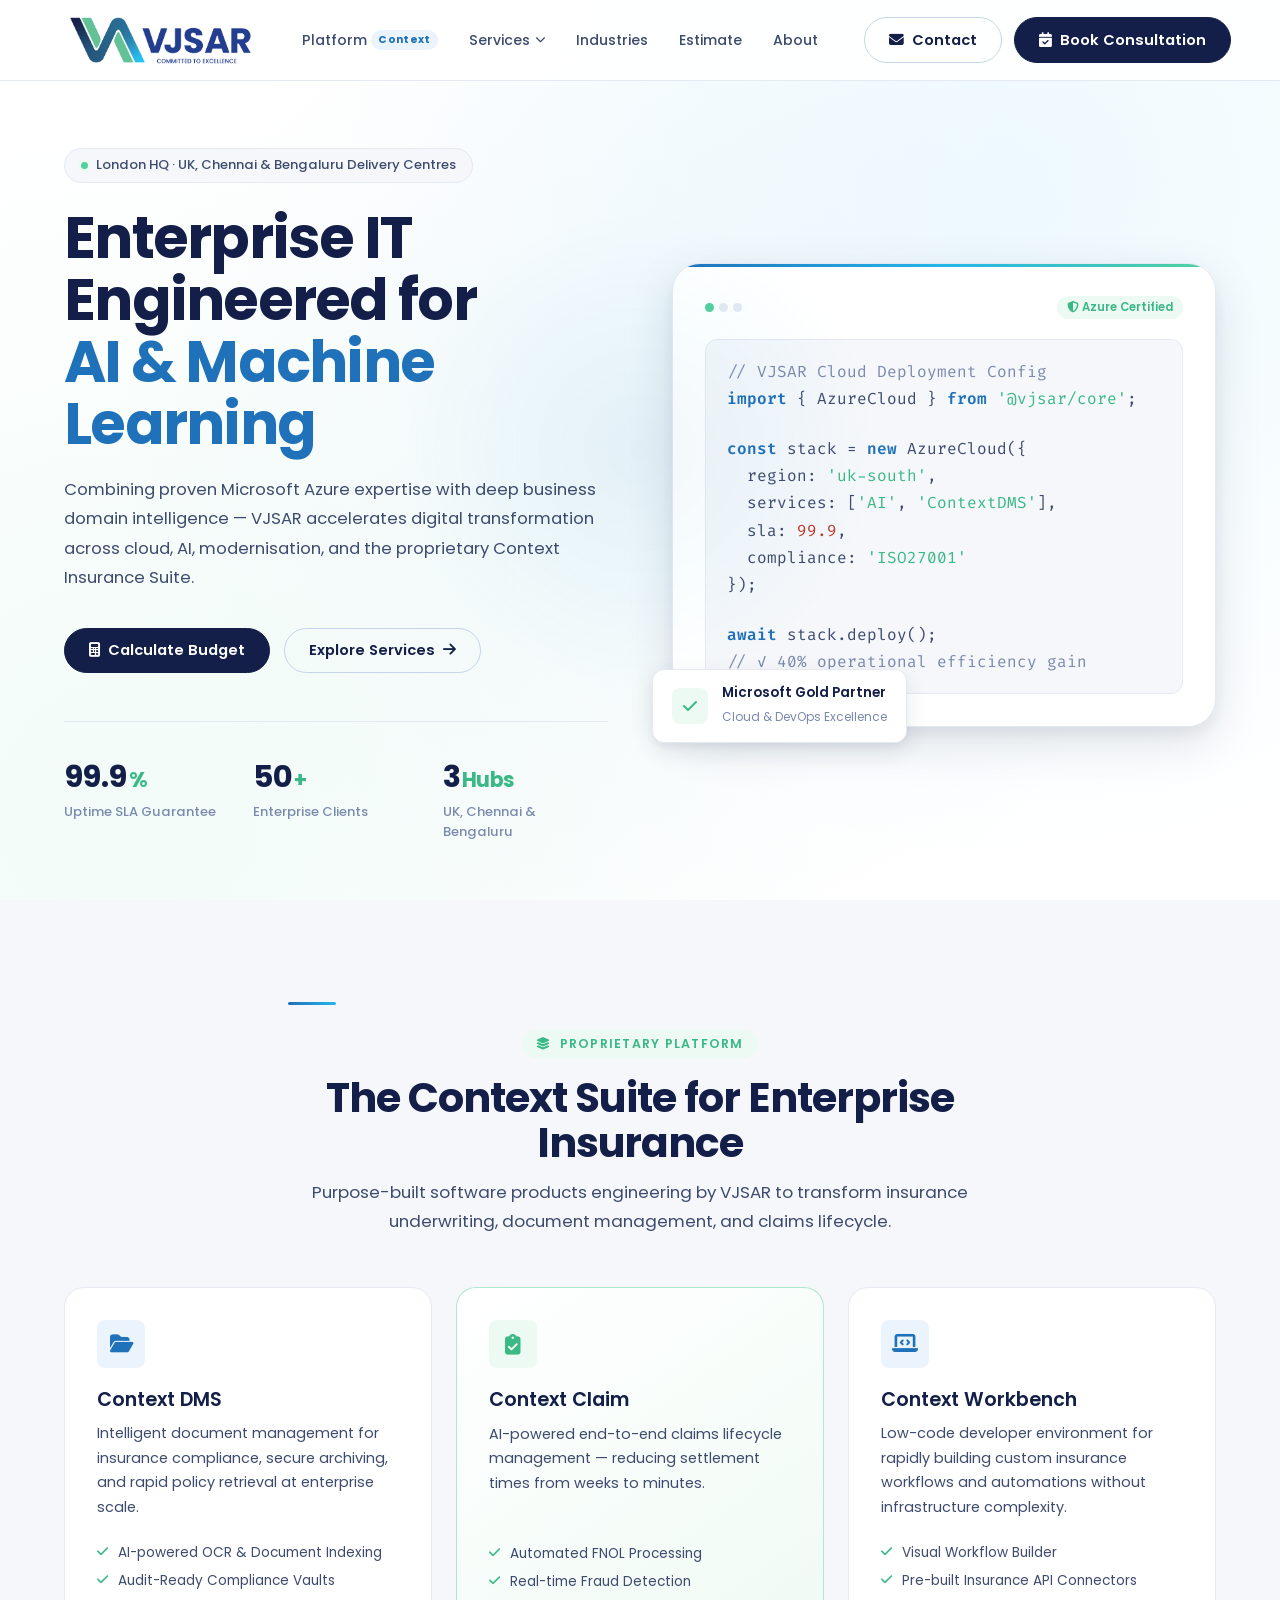
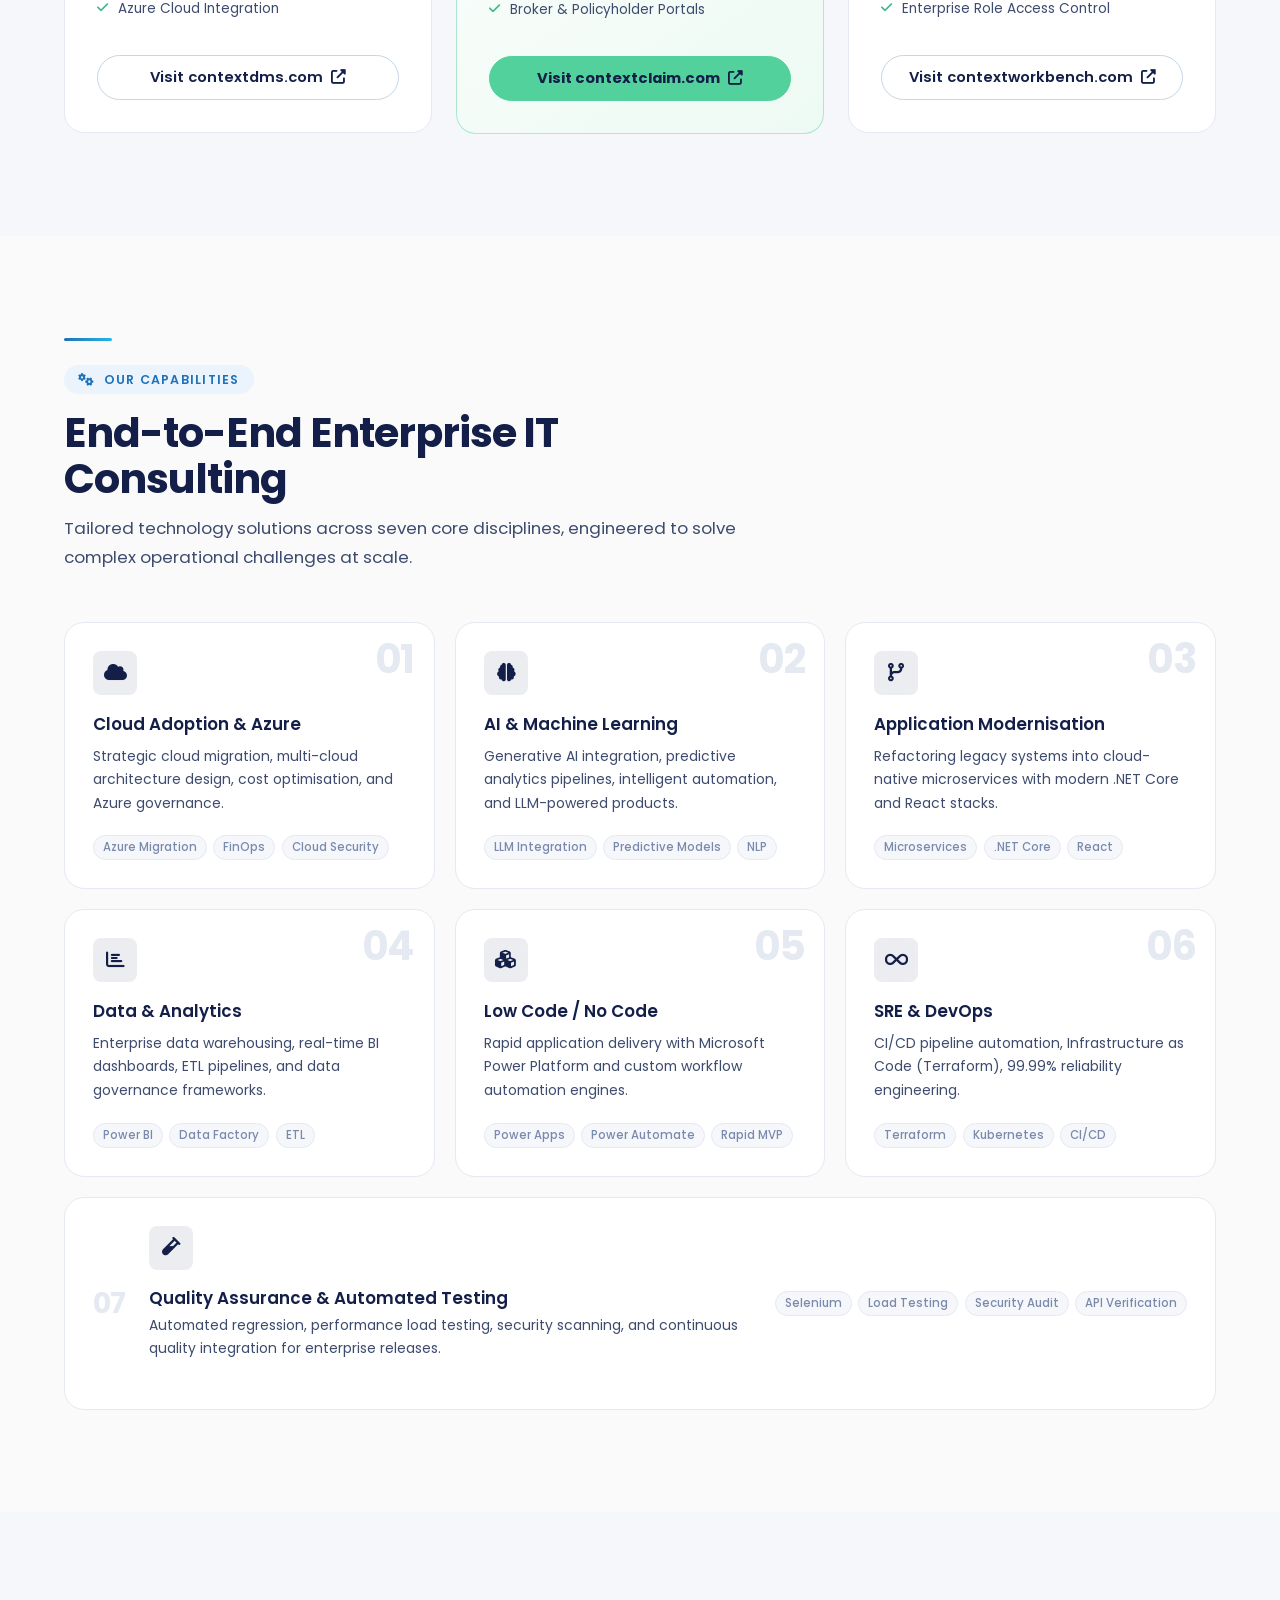
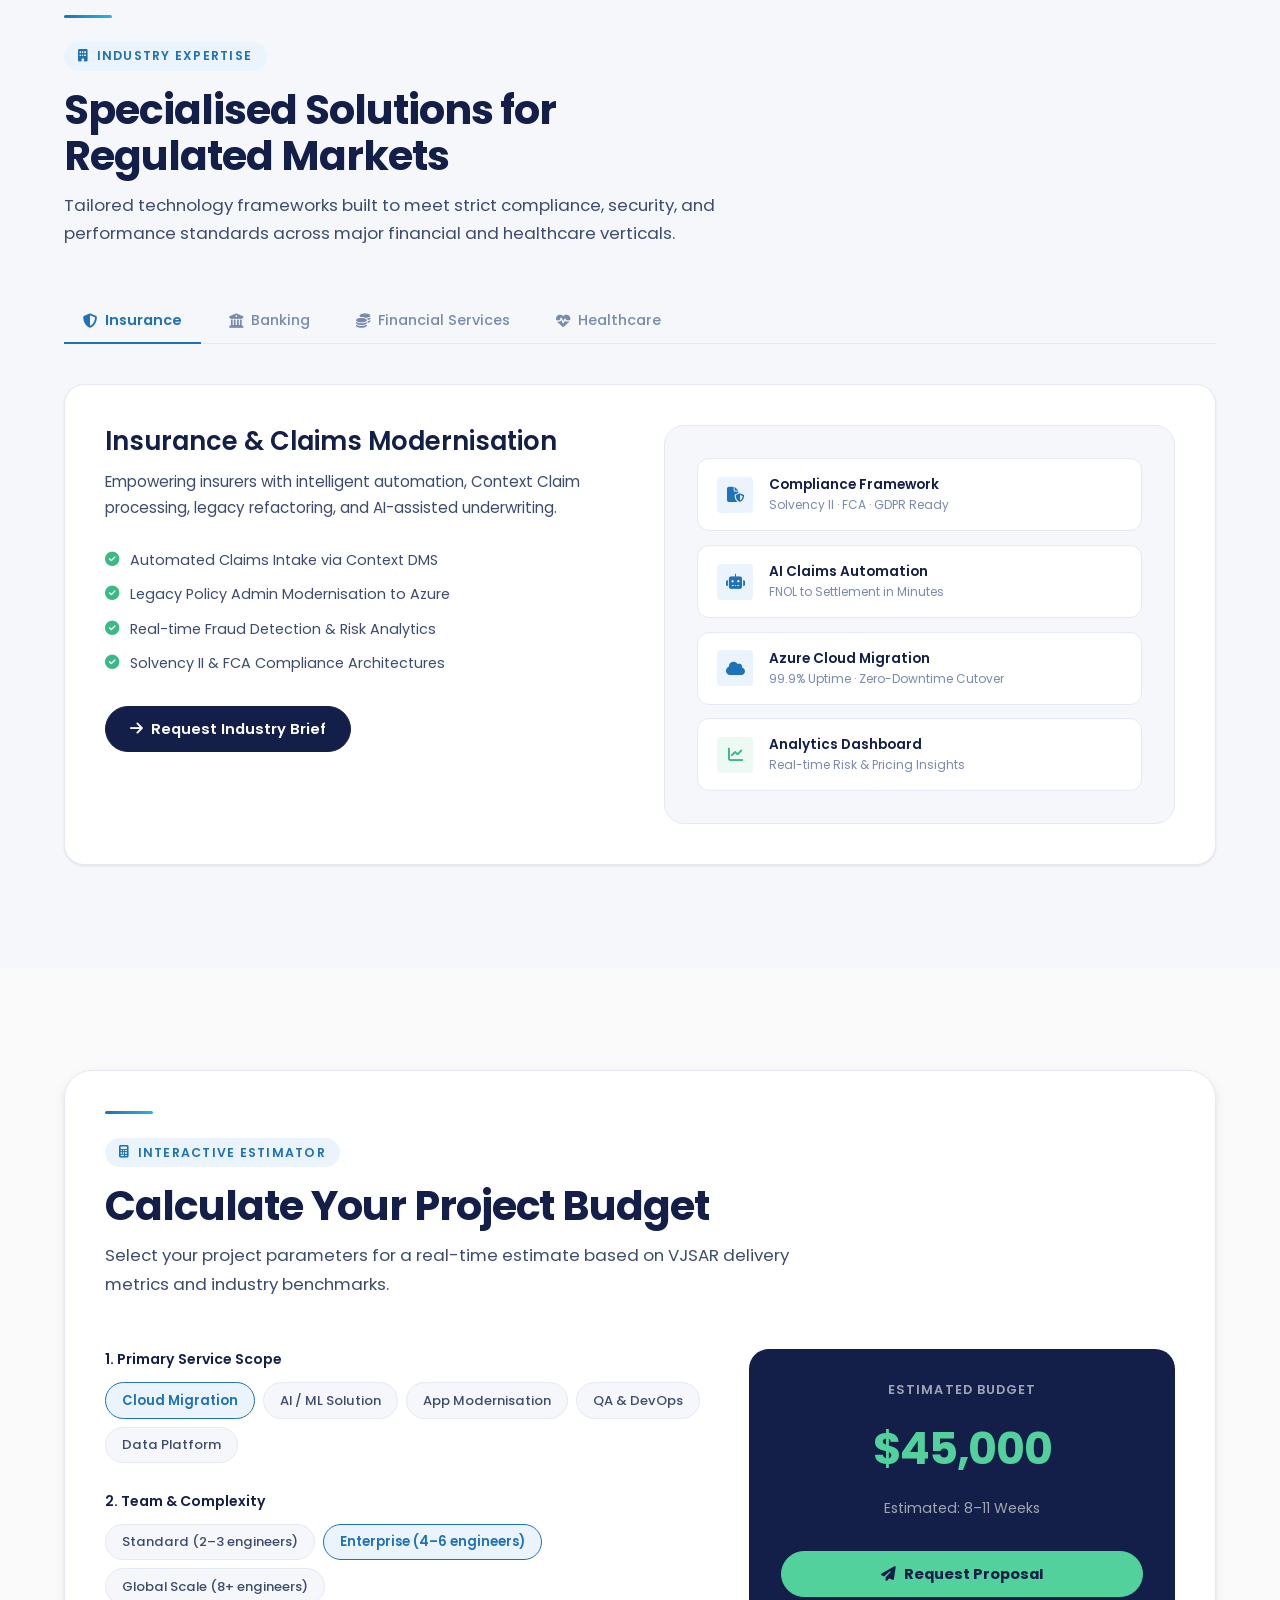
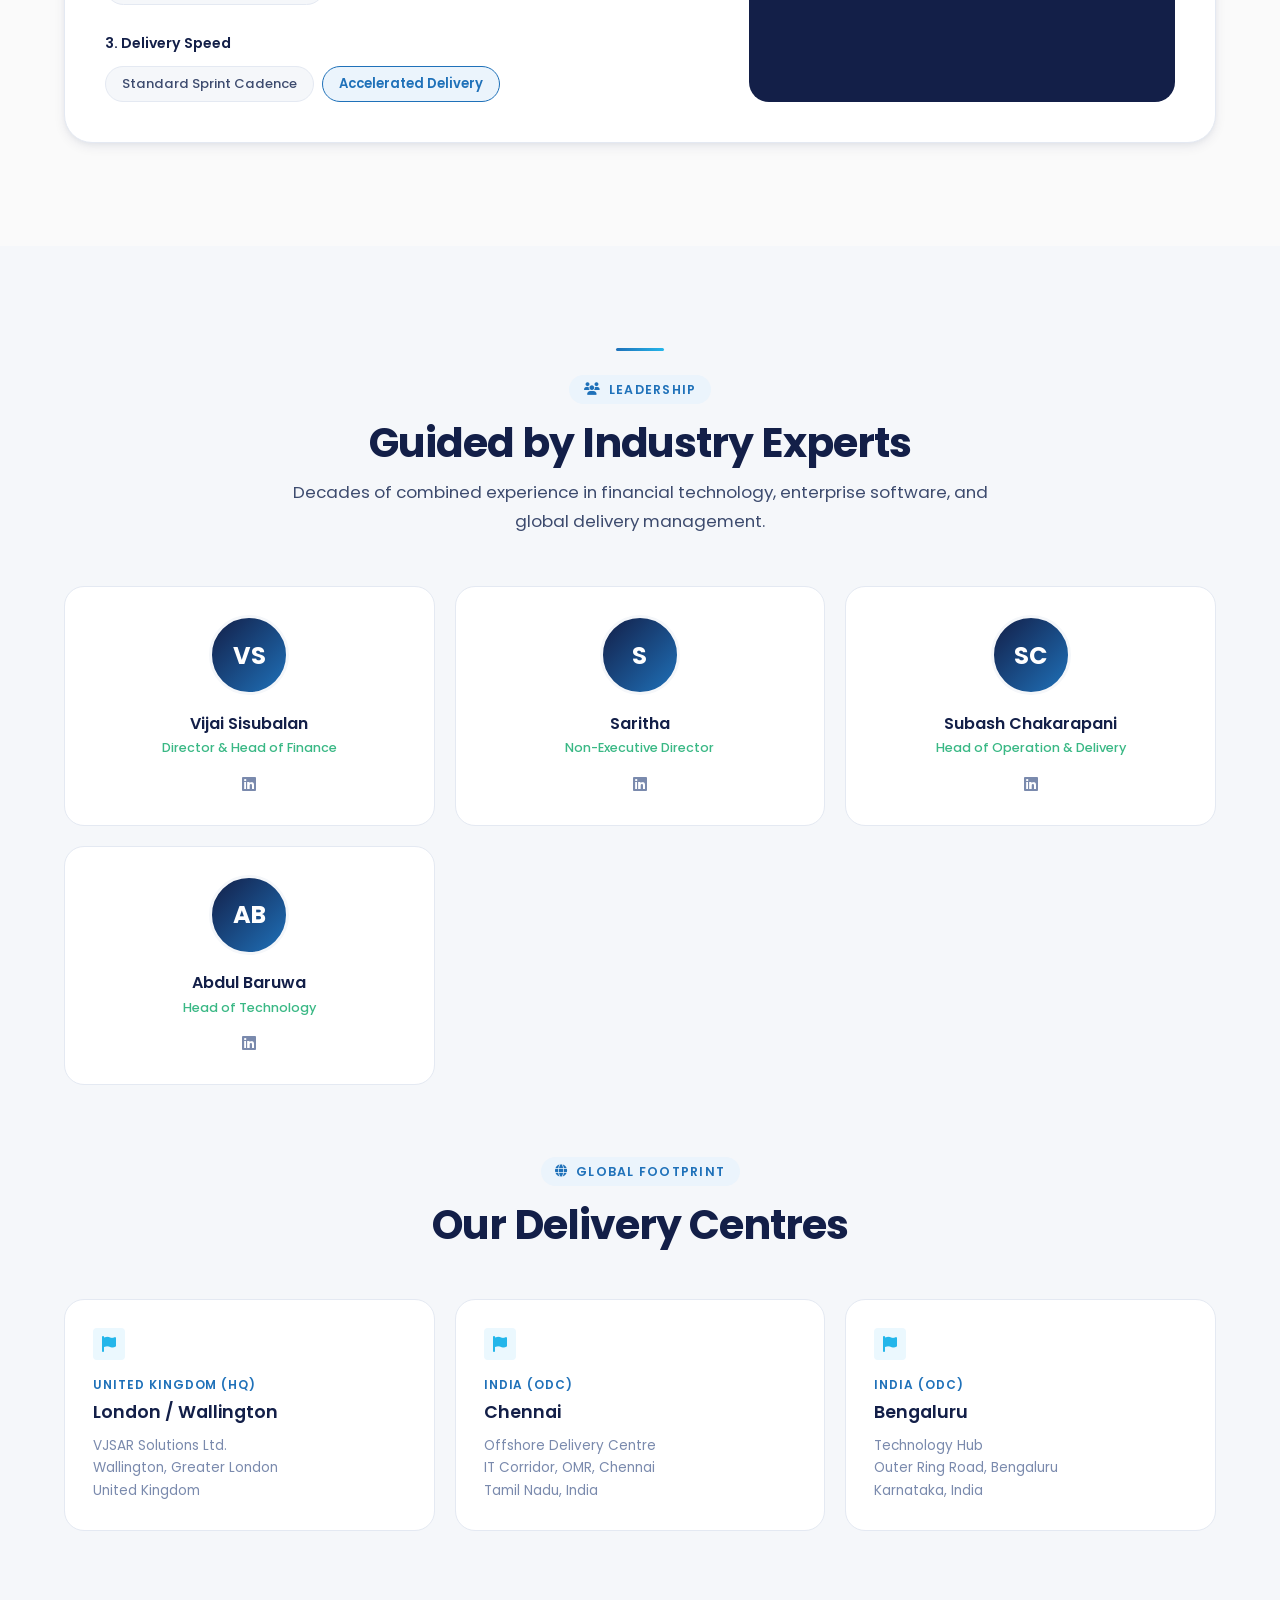
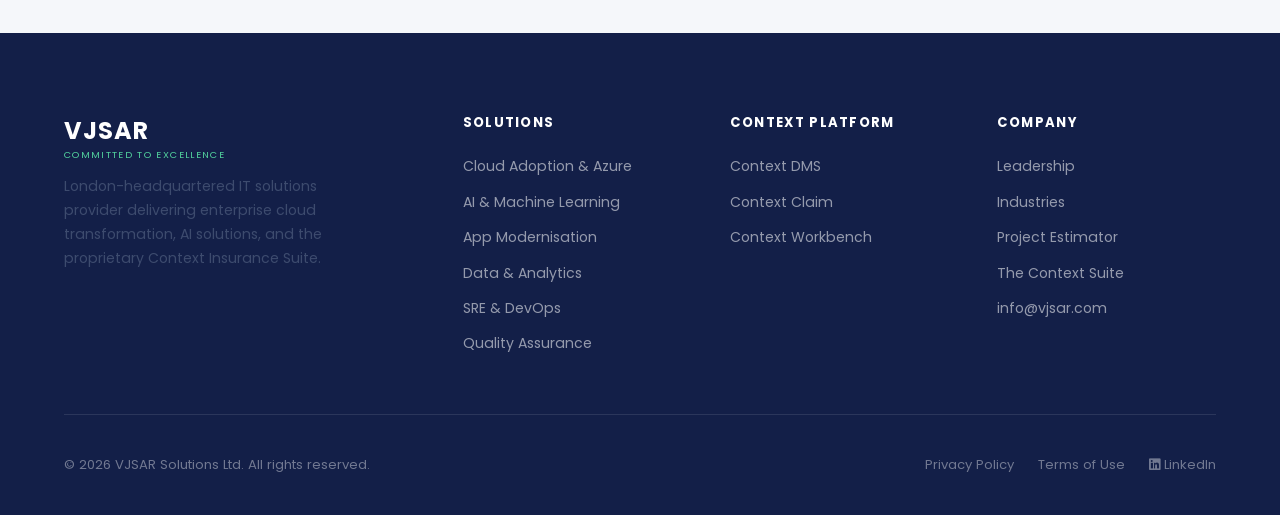
==== index.html @ 672ebd55 "Initial commit" ====
<!DOCTYPE html>
<!-- VJSAR Website v2 — Light Theme + Scroll Animations -->
<html lang="en">
<head>
  <meta charset="UTF-8">
  <meta name="viewport" content="width=device-width, initial-scale=1.0">
  <title>VJSAR | Enterprise IT Solutions, Azure Cloud & AI Engineering | London</title>
  <meta name="description" content="VJSAR is a London-headquartered IT consultancy specialising in Microsoft Azure cloud adoption, AI & machine learning, enterprise application modernisation, data analytics, and the Context Insurance Platform.">

  <!-- Fonts & Icons -->
  <link rel="preconnect" href="https://fonts.googleapis.com">
  <link rel="preconnect" href="https://fonts.gstatic.com" crossorigin>
  <link href="https://fonts.googleapis.com/css2?family=Fira+Code:wght@400;500&family=Poppins:wght@400;500;600;700&display=swap" rel="stylesheet">
  <link rel="stylesheet" href="https://cdnjs.cloudflare.com/ajax/libs/font-awesome/6.5.0/css/all.min.css">
  <link rel="stylesheet" href="styles.css">
</head>
<body>

<!-- Cursor glow element -->
<div class="cursor-glow" id="cursor-glow"></div>

<!-- ════════════════════════════════════════════
     NAVBAR
     ════════════════════════════════════════════ -->
<header class="navbar" id="navbar">
  <div class="container nav-container">

    <!-- Logo: Real mark image LEFT + Real wordmark image RIGHT -->
    <a href="#" class="brand-logo" aria-label="VJSAR Home">
      <img
        src="logo-mark.png"
        alt="VJSAR logo mark"
        class="logo-mark-img"
      />
      <img
        src="logo-wordmark.png"
        alt="VJSAR — Committed to Excellence"
        class="logo-wordmark-img"
      />
    </a>

    <!-- Nav links -->
    <ul class="nav-links">
      <li class="nav-item">
        <a href="#platform" class="nav-link">
          Platform <span class="platform-badge">Context</span>
        </a>
        <ul class="dropdown-menu">
          <li class="dropdown-item"><a href="https://contextdms.com" target="_blank"><i class="fas fa-folder-open"></i>Context DMS</a></li>
          <li class="dropdown-item"><a href="https://contextclaim.com" target="_blank"><i class="fas fa-clipboard-check"></i>Context Claim</a></li>
          <li class="dropdown-item"><a href="https://contextworkbench.com" target="_blank"><i class="fas fa-laptop-code"></i>Context Workbench</a></li>
        </ul>
      </li>
      <li class="nav-item">
        <a href="#services" class="nav-link">Services <i class="fas fa-chevron-down" style="font-size:.65rem;"></i></a>
        <ul class="dropdown-menu">
          <li class="dropdown-item"><a href="#services"><i class="fas fa-cloud"></i>Cloud Adoption & Azure</a></li>
          <li class="dropdown-item"><a href="#services"><i class="fas fa-brain"></i>AI & Machine Learning</a></li>
          <li class="dropdown-item"><a href="#services"><i class="fas fa-code-branch"></i>App Modernisation</a></li>
          <li class="dropdown-item"><a href="#services"><i class="fas fa-chart-bar"></i>Data & Analytics</a></li>
          <li class="dropdown-item"><a href="#services"><i class="fas fa-cubes"></i>Low Code / No Code</a></li>
          <li class="dropdown-item"><a href="#services"><i class="fas fa-infinity"></i>SRE & DevOps</a></li>
          <li class="dropdown-item"><a href="#services"><i class="fas fa-vial"></i>Quality Assurance</a></li>
        </ul>
      </li>
      <li class="nav-item"><a href="#industries" class="nav-link">Industries</a></li>
      <li class="nav-item"><a href="#calculator" class="nav-link">Estimate</a></li>
      <li class="nav-item"><a href="#team" class="nav-link">About</a></li>
    </ul>

    <!-- Actions -->
    <div class="nav-actions">
      <a href="mailto:info@vjsar.com" class="btn btn-outline">
        <i class="fas fa-envelope"></i> Contact
      </a>
      <button class="btn btn-primary open-modal" id="nav-cta">
        <i class="fas fa-calendar-check"></i> Book Consultation
      </button>
      <button class="mobile-toggle" id="mobile-toggle" aria-label="Open menu">
        <i class="fas fa-bars"></i>
      </button>
    </div>

  </div>
</header>

<!-- ════════════════════════════════════════════
     HERO
     ════════════════════════════════════════════ -->
<section class="hero">
  <div class="container hero-inner">

    <!-- Left: copy -->
    <div class="hero-content">
      <div class="hero-pill reveal" style="transition-delay:0.0s">
        <span class="pill-dot"></span>
        London HQ · UK, Chennai &amp; Bengaluru Delivery Centres
      </div>

      <h1 class="hero-title reveal" style="transition-delay:0.1s">
        Enterprise IT<br>
        Engineered for<br>
        <span class="hero-rotating-wrap">
          <span class="rotating-text" id="rotator">Cloud & Azure</span>
        </span>
      </h1>

      <p class="hero-desc reveal" style="transition-delay:0.2s">
        Combining proven Microsoft Azure expertise with deep business domain intelligence — VJSAR accelerates digital transformation across cloud, AI, modernisation, and the proprietary Context Insurance Suite.
      </p>

      <div class="hero-ctas reveal" style="transition-delay:0.3s">
        <a href="#calculator" class="btn btn-primary">
          <i class="fas fa-calculator"></i> Calculate Budget
        </a>
        <a href="#services" class="btn btn-outline">
          Explore Services <i class="fas fa-arrow-right"></i>
        </a>
      </div>

      <div class="hero-stats reveal-stagger" style="transition-delay:0.4s">
        <div>
          <div class="stat-val">99.9<span>%</span></div>
          <div class="stat-label">Uptime SLA Guarantee</div>
        </div>
        <div>
          <div class="stat-val">50<span>+</span></div>
          <div class="stat-label">Enterprise Clients</div>
        </div>
        <div>
          <div class="stat-val">3<span> Hubs</span></div>
          <div class="stat-label">UK, Chennai & Bengaluru</div>
        </div>
      </div>
    </div>

    <!-- Right: visual card -->
    <div class="hero-visual reveal-right" style="transition-delay:0.15s">
      <div class="hero-card tilt-card" id="hero-card">
        <div class="card-topbar">
          <div class="card-dots">
            <span class="card-dot green"></span>
            <span class="card-dot"></span>
            <span class="card-dot"></span>
          </div>
          <span class="card-chip"><i class="fas fa-shield-halved"></i> Azure Certified</span>
        </div>

        <div class="code-block">
          <p><span class="tok-note">// VJSAR Cloud Deployment Config</span></p>
          <p><span class="tok-key">import</span> { AzureCloud } <span class="tok-key">from</span> <span class="tok-str">'@vjsar/core'</span>;</p>
          <br>
          <p><span class="tok-key">const</span> stack = <span class="tok-key">new</span> AzureCloud({</p>
          <p>&nbsp;&nbsp;region: <span class="tok-str">'uk-south'</span>,</p>
          <p>&nbsp;&nbsp;services: [<span class="tok-str">'AI'</span>, <span class="tok-str">'ContextDMS'</span>],</p>
          <p>&nbsp;&nbsp;sla: <span class="tok-val">99.9</span>,</p>
          <p>&nbsp;&nbsp;compliance: <span class="tok-str">'ISO27001'</span></p>
          <p>});</p>
          <br>
          <p><span class="tok-key">await</span> stack.deploy();</p>
          <p><span class="tok-note">// ✓ 40% operational efficiency gain</span></p>
        </div>
      </div>

      <div class="float-card">
        <div class="float-icon"><i class="fas fa-check"></i></div>
        <div class="float-text">
          <strong>Microsoft Gold Partner</strong>
          <span>Cloud & DevOps Excellence</span>
        </div>
      </div>
    </div>

  </div>
</section>

<!-- ════════════════════════════════════════════
     CONTEXT PLATFORM
     ════════════════════════════════════════════ -->
<section id="platform" class="section section-alt">
  <div class="container">
    <div class="section-header center reveal">
      <div class="section-line"></div>
      <span class="eyebrow green"><i class="fas fa-layer-group"></i> Proprietary Platform</span>
      <h2>The Context Suite for Enterprise Insurance</h2>
      <p>Purpose-built software products engineering by VJSAR to transform insurance underwriting, document management, and claims lifecycle.</p>
    </div>

    <div class="platform-grid reveal-stagger">
      <div class="platform-card">
        <div class="card-icon"><i class="fas fa-folder-open"></i></div>
        <h3 class="card-title">Context DMS</h3>
        <p class="card-desc">Intelligent document management for insurance compliance, secure archiving, and rapid policy retrieval at enterprise scale.</p>
        <ul class="card-features">
          <li><i class="fas fa-check"></i> AI-powered OCR & Document Indexing</li>
          <li><i class="fas fa-check"></i> Audit-Ready Compliance Vaults</li>
          <li><i class="fas fa-check"></i> Azure Cloud Integration</li>
        </ul>
        <a href="https://contextdms.com" target="_blank" class="btn btn-outline" style="width:100%;justify-content:center;">
          Visit contextdms.com <i class="fas fa-external-link-alt"></i>
        </a>
      </div>

      <div class="platform-card featured tilt-card">
        <div class="card-icon"><i class="fas fa-clipboard-check"></i></div>
        <h3 class="card-title">Context Claim</h3>
        <p class="card-desc">AI-powered end-to-end claims lifecycle management — reducing settlement times from weeks to minutes.</p>
        <ul class="card-features">
          <li><i class="fas fa-check"></i> Automated FNOL Processing</li>
          <li><i class="fas fa-check"></i> Real-time Fraud Detection</li>
          <li><i class="fas fa-check"></i> Broker & Policyholder Portals</li>
        </ul>
        <a href="https://contextclaim.com" target="_blank" class="btn btn-accent" style="width:100%;justify-content:center;">
          Visit contextclaim.com <i class="fas fa-external-link-alt"></i>
        </a>
      </div>

      <div class="platform-card">
        <div class="card-icon"><i class="fas fa-laptop-code"></i></div>
        <h3 class="card-title">Context Workbench</h3>
        <p class="card-desc">Low-code developer environment for rapidly building custom insurance workflows and automations without infrastructure complexity.</p>
        <ul class="card-features">
          <li><i class="fas fa-check"></i> Visual Workflow Builder</li>
          <li><i class="fas fa-check"></i> Pre-built Insurance API Connectors</li>
          <li><i class="fas fa-check"></i> Enterprise Role Access Control</li>
        </ul>
        <a href="https://contextworkbench.com" target="_blank" class="btn btn-outline" style="width:100%;justify-content:center;">
          Visit contextworkbench.com <i class="fas fa-external-link-alt"></i>
        </a>
      </div>
    </div>
  </div>
</section>

<!-- ════════════════════════════════════════════
     SERVICES
     ════════════════════════════════════════════ -->
<section id="services" class="section">
  <div class="container">
    <div class="section-header reveal-left">
      <div class="section-line"></div>
      <span class="eyebrow"><i class="fas fa-cogs"></i> Our Capabilities</span>
      <h2>End-to-End Enterprise IT Consulting</h2>
      <p>Tailored technology solutions across seven core disciplines, engineered to solve complex operational challenges at scale.</p>
    </div>

    <div class="services-grid reveal-stagger">
      <div class="service-card">
        <span class="svc-num">01</span>
        <div class="svc-icon"><i class="fas fa-cloud"></i></div>
        <h4 class="svc-title">Cloud Adoption & Azure</h4>
        <p class="svc-desc">Strategic cloud migration, multi-cloud architecture design, cost optimisation, and Azure governance.</p>
        <div class="svc-tags">
          <span class="tag">Azure Migration</span>
          <span class="tag">FinOps</span>
          <span class="tag">Cloud Security</span>
        </div>
      </div>

      <div class="service-card">
        <span class="svc-num">02</span>
        <div class="svc-icon"><i class="fas fa-brain"></i></div>
        <h4 class="svc-title">AI & Machine Learning</h4>
        <p class="svc-desc">Generative AI integration, predictive analytics pipelines, intelligent automation, and LLM-powered products.</p>
        <div class="svc-tags">
          <span class="tag">LLM Integration</span>
          <span class="tag">Predictive Models</span>
          <span class="tag">NLP</span>
        </div>
      </div>

      <div class="service-card">
        <span class="svc-num">03</span>
        <div class="svc-icon"><i class="fas fa-code-branch"></i></div>
        <h4 class="svc-title">Application Modernisation</h4>
        <p class="svc-desc">Refactoring legacy systems into cloud-native microservices with modern .NET Core and React stacks.</p>
        <div class="svc-tags">
          <span class="tag">Microservices</span>
          <span class="tag">.NET Core</span>
          <span class="tag">React</span>
        </div>
      </div>

      <div class="service-card">
        <span class="svc-num">04</span>
        <div class="svc-icon"><i class="fas fa-chart-bar"></i></div>
        <h4 class="svc-title">Data & Analytics</h4>
        <p class="svc-desc">Enterprise data warehousing, real-time BI dashboards, ETL pipelines, and data governance frameworks.</p>
        <div class="svc-tags">
          <span class="tag">Power BI</span>
          <span class="tag">Data Factory</span>
          <span class="tag">ETL</span>
        </div>
      </div>

      <div class="service-card">
        <span class="svc-num">05</span>
        <div class="svc-icon"><i class="fas fa-cubes"></i></div>
        <h4 class="svc-title">Low Code / No Code</h4>
        <p class="svc-desc">Rapid application delivery with Microsoft Power Platform and custom workflow automation engines.</p>
        <div class="svc-tags">
          <span class="tag">Power Apps</span>
          <span class="tag">Power Automate</span>
          <span class="tag">Rapid MVP</span>
        </div>
      </div>

      <div class="service-card">
        <span class="svc-num">06</span>
        <div class="svc-icon"><i class="fas fa-infinity"></i></div>
        <h4 class="svc-title">SRE & DevOps</h4>
        <p class="svc-desc">CI/CD pipeline automation, Infrastructure as Code (Terraform), 99.99% reliability engineering.</p>
        <div class="svc-tags">
          <span class="tag">Terraform</span>
          <span class="tag">Kubernetes</span>
          <span class="tag">CI/CD</span>
        </div>
      </div>

      <!-- Wide card spanning all columns -->
      <div class="service-card wide">
        <span class="svc-num">07</span>
        <div>
          <div class="svc-icon"><i class="fas fa-vial"></i></div>
          <h4 class="svc-title">Quality Assurance & Automated Testing</h4>
          <p class="svc-desc">Automated regression, performance load testing, security scanning, and continuous quality integration for enterprise releases.</p>
        </div>
        <div class="svc-tags" style="justify-content:flex-end;">
          <span class="tag">Selenium</span>
          <span class="tag">Load Testing</span>
          <span class="tag">Security Audit</span>
          <span class="tag">API Verification</span>
        </div>
      </div>
    </div>
  </div>
</section>

<!-- ════════════════════════════════════════════
     INDUSTRIES
     ════════════════════════════════════════════ -->
<section id="industries" class="section section-alt">
  <div class="container">
    <div class="section-header reveal">
      <div class="section-line"></div>
      <span class="eyebrow"><i class="fas fa-building"></i> Industry Expertise</span>
      <h2>Specialised Solutions for Regulated Markets</h2>
      <p>Tailored technology frameworks built to meet strict compliance, security, and performance standards across major financial and healthcare verticals.</p>
    </div>

    <div class="tab-row">
      <button class="tab-btn active" data-industry="insurance"><i class="fas fa-shield-alt"></i> Insurance</button>
      <button class="tab-btn" data-industry="banking"><i class="fas fa-university"></i> Banking</button>
      <button class="tab-btn" data-industry="finance"><i class="fas fa-coins"></i> Financial Services</button>
      <button class="tab-btn" data-industry="healthcare"><i class="fas fa-heartbeat"></i> Healthcare</button>
    </div>

    <div class="industry-panel reveal-scale">
      <div>
        <h3 class="ind-title" id="ind-title">Insurance & Claims Modernisation</h3>
        <p class="ind-desc" id="ind-desc">Empowering insurers with intelligent automation, Context Claim processing, legacy refactoring, and AI-assisted underwriting.</p>
        <ul class="benefit-list" id="ind-list">
          <li><i class="fas fa-check-circle"></i> Automated Claims Intake via Context DMS</li>
          <li><i class="fas fa-check-circle"></i> Legacy Policy Admin Modernisation to Azure</li>
          <li><i class="fas fa-check-circle"></i> Real-time Fraud Detection & Risk Analytics</li>
          <li><i class="fas fa-check-circle"></i> Solvency II & FCA Compliance Architectures</li>
        </ul>
        <button class="btn btn-primary open-modal">
          <i class="fas fa-arrow-right"></i> Request Industry Brief
        </button>
      </div>

      <div class="ind-visual">
        <div class="ind-visual-row">
          <div class="ivr-icon"><i class="fas fa-file-shield"></i></div>
          <div><div class="ivr-title">Compliance Framework</div><div class="ivr-sub">Solvency II · FCA · GDPR Ready</div></div>
        </div>
        <div class="ind-visual-row">
          <div class="ivr-icon"><i class="fas fa-robot"></i></div>
          <div><div class="ivr-title">AI Claims Automation</div><div class="ivr-sub">FNOL to Settlement in Minutes</div></div>
        </div>
        <div class="ind-visual-row">
          <div class="ivr-icon"><i class="fas fa-cloud"></i></div>
          <div><div class="ivr-title">Azure Cloud Migration</div><div class="ivr-sub">99.9% Uptime · Zero-Downtime Cutover</div></div>
        </div>
        <div class="ind-visual-row">
          <div class="ivr-icon" style="background:var(--green-light);color:var(--green-dark);"><i class="fas fa-chart-line"></i></div>
          <div><div class="ivr-title">Analytics Dashboard</div><div class="ivr-sub">Real-time Risk & Pricing Insights</div></div>
        </div>
      </div>
    </div>
  </div>
</section>

<!-- ════════════════════════════════════════════
     CALCULATOR
     ════════════════════════════════════════════ -->
<section id="calculator" class="section">
  <div class="container">
    <div class="calc-card reveal-scale">
      <div class="section-header">
        <div class="section-line"></div>
        <span class="eyebrow"><i class="fas fa-calculator"></i> Interactive Estimator</span>
        <h2>Calculate Your Project Budget</h2>
        <p>Select your project parameters for a real-time estimate based on VJSAR delivery metrics and industry benchmarks.</p>
      </div>

      <div class="calc-inner">
        <div>
          <div class="calc-group">
            <label class="calc-label">1. Primary Service Scope</label>
            <div class="chip-row">
              <button class="chip selected" data-calc="scope" data-val="25000">Cloud Migration</button>
              <button class="chip" data-calc="scope" data-val="35000">AI / ML Solution</button>
              <button class="chip" data-calc="scope" data-val="30000">App Modernisation</button>
              <button class="chip" data-calc="scope" data-val="20000">QA & DevOps</button>
              <button class="chip" data-calc="scope" data-val="28000">Data Platform</button>
            </div>
          </div>

          <div class="calc-group">
            <label class="calc-label">2. Team & Complexity</label>
            <div class="chip-row">
              <button class="chip" data-calc="size" data-val="1.0">Standard (2–3 engineers)</button>
              <button class="chip selected" data-calc="size" data-val="1.5">Enterprise (4–6 engineers)</button>
              <button class="chip" data-calc="size" data-val="2.2">Global Scale (8+ engineers)</button>
            </div>
          </div>

          <div class="calc-group">
            <label class="calc-label">3. Delivery Speed</label>
            <div class="chip-row">
              <button class="chip" data-calc="speed" data-val="1.0">Standard Sprint Cadence</button>
              <button class="chip selected" data-calc="speed" data-val="1.2">Accelerated Delivery</button>
            </div>
          </div>
        </div>

        <div class="calc-summary">
          <div class="summary-label">Estimated Budget</div>
          <div class="summary-amount" id="calc-amount">$45,000</div>
          <div class="summary-time" id="calc-time">Estimated: 9–12 Weeks</div>
          <button class="btn btn-accent open-modal" style="width:100%;justify-content:center;">
            <i class="fas fa-paper-plane"></i> Request Proposal
          </button>
        </div>
      </div>
    </div>
  </div>
</section>

<!-- ════════════════════════════════════════════
     TEAM & OFFICES
     ════════════════════════════════════════════ -->
<section id="team" class="section section-alt">
  <div class="container">
    <div class="section-header center reveal">
      <div class="section-line" style="margin-inline:auto;"></div>
      <span class="eyebrow"><i class="fas fa-users"></i> Leadership</span>
      <h2>Guided by Industry Experts</h2>
      <p>Decades of combined experience in financial technology, enterprise software, and global delivery management.</p>
    </div>

    <div class="team-grid reveal-stagger">
      <div class="team-card">
        <div class="avatar">VS</div>
        <h4 class="team-name">Vijai Sisubalan</h4>
        <div class="team-role">Director & Head of Finance</div>
        <div class="team-social"><a href="https://linkedin.com" target="_blank"><i class="fab fa-linkedin"></i></a></div>
      </div>

      <div class="team-card">
        <div class="avatar">S</div>
        <h4 class="team-name">Saritha</h4>
        <div class="team-role">Non-Executive Director</div>
        <div class="team-social"><a href="https://linkedin.com" target="_blank"><i class="fab fa-linkedin"></i></a></div>
      </div>

      <div class="team-card">
        <div class="avatar">SC</div>
        <h4 class="team-name">Subash Chakarapani</h4>
        <div class="team-role">Head of Operation & Delivery</div>
        <div class="team-social"><a href="https://linkedin.com" target="_blank"><i class="fab fa-linkedin"></i></a></div>
      </div>

      <div class="team-card">
        <div class="avatar">AB</div>
        <h4 class="team-name">Abdul Baruwa</h4>
        <div class="team-role">Head of Technology</div>
        <div class="team-social"><a href="https://linkedin.com" target="_blank"><i class="fab fa-linkedin"></i></a></div>
      </div>
    </div>

    <!-- Offices -->
    <div class="section-header center" style="margin-top:4.5rem;">
      <span class="eyebrow"><i class="fas fa-globe"></i> Global Footprint</span>
      <h2>Our Delivery Centres</h2>
    </div>

    <div class="offices-grid">
      <div class="office-card">
        <div class="office-flag"><i class="fas fa-flag"></i></div>
        <div class="office-country">United Kingdom (HQ)</div>
        <div class="office-city">London / Wallington</div>
        <p class="office-address">VJSAR Solutions Ltd.<br>Wallington, Greater London<br>United Kingdom</p>
      </div>

      <div class="office-card">
        <div class="office-flag"><i class="fas fa-flag"></i></div>
        <div class="office-country">India (ODC)</div>
        <div class="office-city">Chennai</div>
        <p class="office-address">Offshore Delivery Centre<br>IT Corridor, OMR, Chennai<br>Tamil Nadu, India</p>
      </div>

      <div class="office-card">
        <div class="office-flag"><i class="fas fa-flag"></i></div>
        <div class="office-country">India (ODC)</div>
        <div class="office-city">Bengaluru</div>
        <p class="office-address">Technology Hub<br>Outer Ring Road, Bengaluru<br>Karnataka, India</p>
      </div>
    </div>
  </div>
</section>

<!-- ════════════════════════════════════════════
     MODAL
     ════════════════════════════════════════════ -->
<div class="modal-overlay" id="contact-modal">
  <div class="modal-box">
    <button class="modal-close" id="modal-close"><i class="fas fa-times"></i></button>

    <h3 class="modal-title">Book a Consultation</h3>
    <p class="modal-subtitle">A senior VJSAR solution architect will respond within one business day.</p>

    <form id="contact-form">
      <div class="form-row">
        <div class="form-group">
          <input class="form-input" type="text" placeholder="First Name *" required>
        </div>
        <div class="form-group">
          <input class="form-input" type="text" placeholder="Last Name *" required>
        </div>
      </div>
      <div class="form-group">
        <input class="form-input" type="email" placeholder="Work Email Address *" required>
      </div>
      <div class="form-group">
        <input class="form-input" type="text" placeholder="Company Name">
      </div>
      <div class="form-group">
        <textarea class="form-textarea" placeholder="Tell us about your project requirements..."></textarea>
      </div>
      <button type="submit" class="btn btn-primary" style="width:100%;justify-content:center;">
        <i class="fas fa-paper-plane"></i> Submit Request
      </button>
    </form>
  </div>
</div>

<!-- ════════════════════════════════════════════
     FOOTER
     ════════════════════════════════════════════ -->
<footer class="footer">
  <div class="container">
    <div class="footer-grid">
      <div>
        <div class="footer-brand-name">VJSAR</div>
        <div class="footer-tagline">Committed to Excellence</div>
        <p class="footer-desc">London-headquartered IT solutions provider delivering enterprise cloud transformation, AI solutions, and the proprietary Context Insurance Suite.</p>
      </div>

      <div>
        <div class="footer-col-title">Solutions</div>
        <ul class="footer-links">
          <li><a href="#services">Cloud Adoption & Azure</a></li>
          <li><a href="#services">AI & Machine Learning</a></li>
          <li><a href="#services">App Modernisation</a></li>
          <li><a href="#services">Data & Analytics</a></li>
          <li><a href="#services">SRE & DevOps</a></li>
          <li><a href="#services">Quality Assurance</a></li>
        </ul>
      </div>

      <div>
        <div class="footer-col-title">Context Platform</div>
        <ul class="footer-links">
          <li><a href="https://contextdms.com" target="_blank">Context DMS</a></li>
          <li><a href="https://contextclaim.com" target="_blank">Context Claim</a></li>
          <li><a href="https://contextworkbench.com" target="_blank">Context Workbench</a></li>
        </ul>
      </div>

      <div>
        <div class="footer-col-title">Company</div>
        <ul class="footer-links">
          <li><a href="#team">Leadership</a></li>
          <li><a href="#industries">Industries</a></li>
          <li><a href="#calculator">Project Estimator</a></li>
          <li><a href="#platform">The Context Suite</a></li>
          <li><a href="mailto:info@vjsar.com">info@vjsar.com</a></li>
        </ul>
      </div>
    </div>

    <div class="footer-bottom">
      <span>&copy; 2026 VJSAR Solutions Ltd. All rights reserved.</span>
      <div class="footer-bottom-links">
        <a href="#">Privacy Policy</a>
        <a href="#">Terms of Use</a>
        <a href="https://linkedin.com" target="_blank"><i class="fab fa-linkedin"></i> LinkedIn</a>
      </div>
    </div>
  </div>
</footer>

<script src="app.js"></script>
</body>
</html>
---- styles.css ----
/* ==========================================================================
   VJSAR — LIGHT THEME DESIGN SYSTEM v2
   Clean · Modern · Subtle Brand Accents · Smooth Motion
   Brand: Navy #131F48 | Builder #1F71B9 | Sky #24B6EA | Green #52D19D
   ========================================================================== */

:root {
  /* Brand Primaries */
  --navy: #131F48;
  --navy-60: rgba(19, 31, 72, 0.6);
  --navy-10: rgba(19, 31, 72, 0.08);
  --navy-06: rgba(19, 31, 72, 0.05);
  --builder: #1F71B9;
  --builder-light: #EBF4FC;
  --sky: #24B6EA;
  --sky-light: #EBF8FE;
  --green: #52D19D;
  --green-light: #EDFAF3;
  --green-dark: #3AB885;

  /* Backgrounds */
  --bg: #FAFAFA;
  --bg-white: #FFFFFF;
  --bg-section: #F5F7FA;

  /* Text */
  --text-primary: #131F48;
  --text-body: #3D4B6E;
  --text-muted: #7A8AAD;
  --text-on-color: #FFFFFF;

  /* Borders */
  --border: #E4E9F2;
  --border-hover: #C5D4E8;

  /* Shadows */
  --shadow-xs: 0 1px 3px rgba(19, 31, 72, 0.06), 0 1px 2px rgba(19, 31, 72, 0.04);
  --shadow-sm: 0 4px 12px rgba(19, 31, 72, 0.07), 0 2px 4px rgba(19, 31, 72, 0.04);
  --shadow-md: 0 8px 24px rgba(19, 31, 72, 0.09), 0 4px 8px rgba(19, 31, 72, 0.05);
  --shadow-lg: 0 16px 48px rgba(19, 31, 72, 0.12), 0 8px 16px rgba(19, 31, 72, 0.06);

  /* Typography */
  --font: 'Poppins', -apple-system, BlinkMacSystemFont, sans-serif;
  --font-mono: 'Fira Code', monospace;

  /* Geometry */
  --radius-xs: 4px;
  --radius-sm: 8px;
  --radius-md: 12px;
  --radius-lg: 20px;
  --radius-xl: 28px;
  --radius-full: 999px;

  /* Transitions */
  --ease: cubic-bezier(0.22, 1, 0.36, 1);
  --duration: 0.25s;
  --transition: var(--duration) var(--ease);
}

/* ── Reset ───────────────────────────────────────────────── */
*,
*::before,
*::after {
  box-sizing: border-box;
  margin: 0;
  padding: 0;
}

html {
  font-family: var(--font);
  font-size: 16px;
  scroll-behavior: smooth;
  background: var(--bg);
  color: var(--text-primary);
  -webkit-font-smoothing: antialiased;
}

body {
  overflow-x: hidden;
}

img,
svg {
  display: block;
  max-width: 100%;
}

a {
  color: var(--builder);
  text-decoration: none;
  transition: color var(--transition);
}

a:hover {
  color: var(--navy);
}

/* ── Typography ──────────────────────────────────────────── */
h1 {
  font-size: clamp(2.4rem, 4.5vw, 5rem);
  font-weight: 700;
  line-height: 1.08;
  letter-spacing: -0.03em;
  color: var(--text-primary);
}

h2 {
  font-size: clamp(1.8rem, 3.2vw, 3rem);
  font-weight: 700;
  line-height: 1.12;
  letter-spacing: -0.025em;
  color: var(--text-primary);
}

h3 {
  font-size: clamp(1.15rem, 1.8vw, 1.55rem);
  font-weight: 600;
  line-height: 1.25;
  color: var(--text-primary);
}

h4 {
  font-size: 1.05rem;
  font-weight: 600;
  line-height: 1.35;
  color: var(--text-primary);
}

p {
  font-size: 1rem;
  font-weight: 400;
  line-height: 1.7;
  color: var(--text-body);
}

/* ── Layout ──────────────────────────────────────────────── */
.container {
  width: 100%;
  max-width: 100%;
  margin-inline: auto;
  padding-inline: clamp(1.5rem, 5vw, 5rem);
}

.section {
  padding-block: clamp(4rem, 8vw, 7rem);
}

.section-alt {
  background: var(--bg-section);
}

/* ── Eyebrow labels ──────────────────────────────────────── */
.eyebrow {
  display: inline-flex;
  align-items: center;
  gap: 0.5rem;
  font-size: 0.78rem;
  font-weight: 600;
  letter-spacing: 0.1em;
  text-transform: uppercase;
  color: var(--builder);
  background: var(--builder-light);
  padding: 0.35rem 0.9rem;
  border-radius: var(--radius-full);
  margin-bottom: 1rem;
}

.eyebrow.green {
  color: var(--green-dark);
  background: var(--green-light);
}

/* ── Section Header ──────────────────────────────────────── */
.section-header {
  max-width: min(800px, 55vw);
  margin-bottom: clamp(2rem, 4vw, 4rem);
}

.section-header.center {
  margin-inline: auto;
  text-align: center;
}

.section-header h2 {
  margin-bottom: 0.75rem;
}

.section-header p {
  font-size: 1.05rem;
  color: var(--text-body);
}

/* ═══════════════════════════════════════════════════════════
   BUTTONS
   ═══════════════════════════════════════════════════════════ */
.btn {
  display: inline-flex;
  align-items: center;
  gap: 0.5rem;
  font-family: var(--font);
  font-size: 0.92rem;
  font-weight: 600;
  padding: 0.7rem 1.5rem;
  border-radius: var(--radius-full);
  border: 1.5px solid transparent;
  cursor: pointer;
  transition: all var(--transition);
  white-space: nowrap;
  text-decoration: none;
}

/* Primary — solid navy */
.btn-primary {
  background: var(--navy);
  color: #fff;
  border-color: var(--navy);
}

.btn-primary:hover {
  background: var(--builder);
  border-color: var(--builder);
  color: #fff;
  transform: translateY(-1px);
  box-shadow: 0 6px 20px rgba(31, 113, 185, 0.28);
}

/* Accent — green */
.btn-accent {
  background: var(--green);
  color: var(--navy);
  border-color: var(--green);
  font-weight: 700;
}

.btn-accent:hover {
  background: var(--green-dark);
  border-color: var(--green-dark);
  color: #fff;
  transform: translateY(-1px);
  box-shadow: 0 6px 20px rgba(82, 209, 157, 0.35);
}

/* Outline */
.btn-outline {
  background: transparent;
  color: var(--navy);
  border-color: var(--border-hover);
}

.btn-outline:hover {
  border-color: var(--builder);
  color: var(--builder);
  background: var(--builder-light);
  transform: translateY(-1px);
}

/* Ghost */
.btn-ghost {
  background: transparent;
  color: var(--builder);
  border-color: transparent;
  padding-inline: 0;
}

.btn-ghost:hover {
  color: var(--navy);
}

/* ═══════════════════════════════════════════════════════════
   NAVBAR
   ═══════════════════════════════════════════════════════════ */
.navbar {
  position: fixed;
  inset-block-start: 0;
  inset-inline: 0;
  z-index: 900;
  background: rgba(255, 255, 255, 0.88);
  backdrop-filter: blur(16px);
  -webkit-backdrop-filter: blur(16px);
  border-bottom: 1px solid var(--border);
  transition: box-shadow var(--transition), background var(--transition);
  overflow: visible;
  /* don't clip the logo mark edges */
}

.navbar.scrolled {
  background: rgba(255, 255, 255, 0.97);
  box-shadow: var(--shadow-sm);
}

.nav-container {
  display: flex;
  align-items: center;
  justify-content: space-between;
  height: 80px;
  gap: 2rem;
  overflow: visible;
}

/* ── Brand Logo Lockup ───────────────────────────────────
   Layout: [mark img] [wordmark img]
   align-items: flex-end → wordmark baseline = bottom of mark
   ─────────────────────────────────────────────────────── */
.brand-logo {
  display: flex;
  align-items: flex-end;
  gap: 0;
  text-decoration: none;
  flex-shrink: 0;
  padding-left: 6px;
  overflow: visible;
  cursor: default;
  /* no pointer — logo is not a button visually */
}

.brand-logo:hover {
  opacity: 1;
}

/* no fade on hover */

/* Graphical chevron mark */
.logo-mark-img {
  height: 46px;
  width: auto;
  object-fit: contain;
  display: block;
  margin-right: -6px;
  flex-shrink: 0;
  cursor: default;
  mix-blend-mode: multiply;
  /* makes white bg transparent on light surfaces */
}

/* VJSAR wordmark */
.logo-wordmark-img {
  height: 44px;
  /* smaller */
  width: auto;
  object-fit: contain;
  display: block;
  margin-bottom: -3px;
  /* pushes it lower past the flex-end baseline */
  cursor: default;
  mix-blend-mode: multiply;
}

/* Nav links */
.nav-links {
  display: flex;
  align-items: center;
  gap: 0.25rem;
  list-style: none;
  flex: 1;
  justify-content: center;
}

.nav-link {
  font-size: 0.88rem;
  font-weight: 500;
  color: var(--text-body);
  padding: 0.5rem 0.85rem;
  border-radius: var(--radius-sm);
  display: flex;
  align-items: center;
  gap: 0.3rem;
  transition: all var(--transition);
}

.nav-link:hover,
.nav-link.active {
  color: var(--navy);
  background: var(--navy-06);
}

/* Context badge */
.platform-badge {
  font-size: 0.65rem;
  font-weight: 700;
  padding: 2px 7px;
  border-radius: var(--radius-full);
  background: var(--builder-light);
  color: var(--builder);
  letter-spacing: 0.03em;
}

/* Dropdown */
.nav-item {
  position: relative;
}

.dropdown-menu {
  position: absolute;
  top: calc(100% + 10px);
  left: 50%;
  transform: translateX(-50%);
  width: 240px;
  background: var(--bg-white);
  border: 1px solid var(--border);
  border-radius: var(--radius-md);
  padding: 0.5rem;
  box-shadow: var(--shadow-md);
  opacity: 0;
  visibility: hidden;
  transition: all var(--transition);
  list-style: none;
}

.nav-item:hover .dropdown-menu {
  opacity: 1;
  visibility: visible;
  transform: translateX(-50%) translateY(0);
}

.dropdown-item a {
  display: flex;
  align-items: center;
  gap: 0.7rem;
  padding: 0.6rem 0.8rem;
  font-size: 0.88rem;
  font-weight: 500;
  color: var(--text-body);
  border-radius: var(--radius-sm);
  transition: all var(--transition);
}

.dropdown-item a i {
  color: var(--builder);
  font-size: 0.85rem;
  width: 16px;
}

.dropdown-item a:hover {
  background: var(--navy-06);
  color: var(--navy);
}

/* Nav actions */
.nav-actions {
  display: flex;
  align-items: center;
  gap: 0.75rem;
  flex-shrink: 0;
}

.mobile-toggle {
  display: none;
  background: none;
  border: none;
  color: var(--navy);
  font-size: 1.3rem;
  cursor: pointer;
}

/* ═══════════════════════════════════════════════════════════
   HERO
   ═══════════════════════════════════════════════════════════ */
.hero {
  padding-top: 90px;
  padding-bottom: 0;
  min-height: 100vh;
  display: flex;
  align-items: center;
  position: relative;
  overflow: hidden;
  background: var(--bg-white);
}

/* Cursor glow tracker */
.cursor-glow {
  position: fixed;
  width: 400px;
  height: 400px;
  background: radial-gradient(circle, rgba(31, 113, 185, 0.06) 0%, transparent 70%);
  border-radius: 50%;
  pointer-events: none;
  z-index: 0;
  transform: translate(-50%, -50%);
  transition: left 0.6s cubic-bezier(0.22, 1, 0.36, 1), top 0.6s cubic-bezier(0.22, 1, 0.36, 1);
  will-change: left, top;
}

/* Subtle mesh background */
.hero::before {
  content: '';
  position: absolute;
  inset: 0;
  background:
    radial-gradient(circle at 80% 20%, rgba(36, 182, 234, 0.08) 0%, transparent 55%),
    radial-gradient(circle at 10% 90%, rgba(82, 209, 157, 0.08) 0%, transparent 50%),
    radial-gradient(circle at 50% 50%, rgba(31, 113, 185, 0.04) 0%, transparent 70%);
  pointer-events: none;
}

.hero-inner {
  display: grid;
  grid-template-columns: 1fr 1fr;
  gap: clamp(2rem, 5vw, 6rem);
  align-items: center;
  position: relative;
  width: 100%;
  padding-block: clamp(2rem, 5vh, 5rem);
}

/* Pill tag */
.hero-pill {
  display: inline-flex;
  align-items: center;
  gap: 0.5rem;
  padding: 0.4rem 1rem;
  background: var(--bg-section);
  border: 1px solid var(--border);
  border-radius: var(--radius-full);
  font-size: 0.82rem;
  font-weight: 500;
  color: var(--text-body);
  margin-bottom: 1.5rem;
}

.pill-dot {
  width: 7px;
  height: 7px;
  border-radius: 50%;
  background: var(--green);
  box-shadow: 0 0 0 3px var(--green-light);
  animation: pulse 2s ease infinite;
}

@keyframes pulse {

  0%,
  100% {
    box-shadow: 0 0 0 3px var(--green-light);
  }

  50% {
    box-shadow: 0 0 0 6px rgba(82, 209, 157, 0.15);
  }
}

/* Hero title */
.hero-title {
  margin-bottom: 1.25rem;
}

.hero-rotating-wrap {
  display: block;
  min-height: 1.15em;
}

.rotating-text {
  color: var(--builder);
  transition: opacity 0.3s ease, transform 0.3s ease;
  display: inline-block;
}

.hero-desc {
  font-size: clamp(1rem, 1.3vw, 1.2rem);
  color: var(--text-body);
  line-height: 1.75;
  margin-bottom: 2.25rem;
  max-width: 600px;
}

.hero-ctas {
  display: flex;
  gap: 0.85rem;
  flex-wrap: wrap;
  margin-bottom: 3rem;
}

/* Hero stats strip */
.hero-stats {
  display: grid;
  grid-template-columns: repeat(3, 1fr);
  gap: 1.5rem;
  padding-top: 2rem;
  border-top: 1px solid var(--border);
}

.stat-val {
  font-size: 1.9rem;
  font-weight: 700;
  color: var(--navy);
  letter-spacing: -0.02em;
  display: flex;
  align-items: baseline;
  gap: 2px;
}

.stat-val span {
  color: var(--green-dark);
  font-size: 1.3rem;
}

.stat-label {
  font-size: 0.82rem;
  color: var(--text-muted);
  margin-top: 2px;
  font-weight: 500;
}

/* ── Hero Visual Card ── */
.hero-visual {
  position: relative;
  perspective: 1200px;
}

.hero-card {
  background: var(--bg-white);
  border: 1px solid var(--border);
  border-radius: var(--radius-xl);
  padding: clamp(1.75rem, 2.5vw, 3rem);
  box-shadow: var(--shadow-lg);
  position: relative;
  overflow: hidden;
  min-height: clamp(380px, 45vh, 520px);
  transition: transform 0.2s cubic-bezier(0.22, 1, 0.36, 1), box-shadow 0.3s ease;
  transform-style: preserve-3d;
  will-change: transform;
}

.hero-card:hover {
  box-shadow: 0 28px 60px rgba(19, 31, 72, 0.14), 0 10px 20px rgba(19, 31, 72, 0.08);
}

.hero-card::before {
  content: '';
  position: absolute;
  top: 0;
  left: 0;
  right: 0;
  height: 3px;
  background: linear-gradient(90deg, var(--builder), var(--sky), var(--green));
}

.code-block {
  min-height: 220px;
}

.card-topbar {
  display: flex;
  justify-content: space-between;
  align-items: center;
  margin-bottom: 1.25rem;
}

.card-dots {
  display: flex;
  gap: 5px;
}

.card-dot {
  width: 9px;
  height: 9px;
  border-radius: 50%;
  background: var(--border);
}

.card-dot.green {
  background: var(--green);
}

.card-chip {
  font-size: 0.72rem;
  font-weight: 600;
  color: var(--green-dark);
  background: var(--green-light);
  padding: 3px 10px;
  border-radius: var(--radius-full);
}

.code-block {
  background: var(--bg-section);
  border: 1px solid var(--border);
  border-radius: var(--radius-md);
  padding: 1.1rem 1.3rem;
  font-family: var(--font-mono);
  font-size: 0.8rem;
  line-height: 1.8;
  color: var(--text-body);
}

.tok-key {
  color: var(--builder);
  font-weight: 600;
}

.tok-str {
  color: var(--green-dark);
}

.tok-val {
  color: #C0392B;
}

.tok-note {
  color: var(--text-muted);
}

/* Floating mini-card */
.float-card {
  position: absolute;
  bottom: -16px;
  left: -20px;
  background: var(--bg-white);
  border: 1px solid var(--border);
  border-radius: var(--radius-md);
  padding: 0.85rem 1.2rem;
  display: flex;
  align-items: center;
  gap: 0.85rem;
  box-shadow: var(--shadow-md);
}

.float-icon {
  width: 36px;
  height: 36px;
  border-radius: var(--radius-sm);
  background: var(--green-light);
  color: var(--green-dark);
  display: flex;
  align-items: center;
  justify-content: center;
  font-size: 1rem;
}

.float-text strong {
  display: block;
  font-size: 0.85rem;
  color: var(--navy);
  font-weight: 600;
}

.float-text span {
  font-size: 0.75rem;
  color: var(--text-muted);
}

/* ═══════════════════════════════════════════════════════════
   PLATFORM CARDS
   ═══════════════════════════════════════════════════════════ */
.platform-grid {
  display: grid;
  grid-template-columns: repeat(3, 1fr);
  gap: 1.5rem;
}

.platform-card {
  background: var(--bg-white);
  border: 1px solid var(--border);
  border-radius: var(--radius-lg);
  padding: 2rem;
  display: flex;
  flex-direction: column;
  transition: all var(--transition);
  position: relative;
  overflow: hidden;
}

.platform-card:hover {
  border-color: var(--border-hover);
  box-shadow: var(--shadow-md);
  transform: translateY(-4px);
}

.platform-card.featured {
  border-color: rgba(82, 209, 157, 0.45);
  background: linear-gradient(145deg, var(--bg-white) 0%, var(--green-light) 100%);
}

.platform-card.featured:hover {
  border-color: var(--green-dark);
  box-shadow: 0 12px 32px rgba(82, 209, 157, 0.2);
}

.card-icon {
  width: 48px;
  height: 48px;
  border-radius: var(--radius-sm);
  display: flex;
  align-items: center;
  justify-content: center;
  font-size: 1.3rem;
  margin-bottom: 1.25rem;
  background: var(--builder-light);
  color: var(--builder);
}

.platform-card.featured .card-icon {
  background: var(--green-light);
  color: var(--green-dark);
}

.card-title {
  font-size: 1.2rem;
  margin-bottom: 0.6rem;
}

.card-desc {
  font-size: 0.9rem;
  margin-bottom: 1.5rem;
  flex-grow: 1;
}

.card-features {
  list-style: none;
  margin-bottom: 1.75rem;
}

.card-features li {
  display: flex;
  align-items: flex-start;
  gap: 0.6rem;
  font-size: 0.85rem;
  color: var(--text-body);
  margin-bottom: 0.5rem;
}

.card-features li i {
  color: var(--green-dark);
  margin-top: 3px;
  font-size: 0.8rem;
}

/* ═══════════════════════════════════════════════════════════
   SERVICES GRID
   ═══════════════════════════════════════════════════════════ */
.services-grid {
  display: grid;
  grid-template-columns: repeat(3, 1fr);
  gap: 1.25rem;
}

.service-card {
  background: var(--bg-white);
  border: 1px solid var(--border);
  border-radius: var(--radius-lg);
  padding: 1.75rem;
  position: relative;
  transition: all var(--transition);
  overflow: hidden;
}

.service-card:hover {
  box-shadow: var(--shadow-md);
  border-color: var(--border-hover);
  transform: translateY(-3px);
}

.service-card:hover .svc-icon {
  background: var(--builder);
  color: #fff;
}

.svc-num {
  font-size: 2.5rem;
  font-weight: 700;
  color: var(--border);
  position: absolute;
  top: 1rem;
  right: 1.25rem;
  letter-spacing: -0.04em;
  line-height: 1;
}

.svc-icon {
  width: 44px;
  height: 44px;
  border-radius: var(--radius-sm);
  display: flex;
  align-items: center;
  justify-content: center;
  background: var(--navy-10);
  color: var(--navy);
  font-size: 1.15rem;
  margin-bottom: 1.1rem;
  transition: all var(--transition);
}

.svc-title {
  font-size: 1.05rem;
  margin-bottom: 0.55rem;
}

.svc-desc {
  font-size: 0.87rem;
  margin-bottom: 1.25rem;
}

.svc-tags {
  display: flex;
  flex-wrap: wrap;
  gap: 0.4rem;
}

.tag {
  font-size: 0.72rem;
  padding: 3px 9px;
  border-radius: var(--radius-full);
  background: var(--bg-section);
  border: 1px solid var(--border);
  color: var(--text-muted);
  font-weight: 500;
}

/* Full-width card variation */
.service-card.wide {
  grid-column: 1 / -1;
  display: grid;
  grid-template-columns: auto 1fr auto;
  align-items: center;
  gap: 1.5rem;
}

.service-card.wide .svc-num {
  position: static;
  font-size: 1.8rem;
  color: var(--border);
}

.service-card.wide .svc-title {
  margin-bottom: 0.25rem;
}

/* ═══════════════════════════════════════════════════════════
   INDUSTRIES TABS
   ═══════════════════════════════════════════════════════════ */
.tab-row {
  display: flex;
  gap: 0.5rem;
  margin-bottom: 2.5rem;
  flex-wrap: wrap;
  border-bottom: 1px solid var(--border);
  padding-bottom: 0;
}

.tab-btn {
  background: none;
  border: none;
  border-bottom: 2px solid transparent;
  padding: 0.7rem 1.2rem;
  font-family: var(--font);
  font-size: 0.9rem;
  font-weight: 500;
  color: var(--text-muted);
  cursor: pointer;
  transition: all var(--transition);
  display: flex;
  align-items: center;
  gap: 0.5rem;
  margin-bottom: -1px;
}

.tab-btn:hover {
  color: var(--navy);
}

.tab-btn.active {
  color: var(--builder);
  border-bottom-color: var(--builder);
  font-weight: 600;
}

.industry-panel {
  display: grid;
  grid-template-columns: 1fr 1fr;
  gap: 3rem;
  align-items: start;
  background: var(--bg-white);
  border: 1px solid var(--border);
  border-radius: var(--radius-lg);
  padding: 2.5rem;
  box-shadow: var(--shadow-xs);
}

.ind-title {
  font-size: 1.6rem;
  margin-bottom: 0.75rem;
}

.ind-desc {
  font-size: 0.95rem;
  margin-bottom: 1.75rem;
}

.benefit-list {
  list-style: none;
  margin-bottom: 2rem;
}

.benefit-list li {
  display: flex;
  gap: 0.7rem;
  font-size: 0.9rem;
  color: var(--text-body);
  margin-bottom: 0.75rem;
  line-height: 1.55;
}

.benefit-list li i {
  color: var(--green-dark);
  margin-top: 3px;
  flex-shrink: 0;
}

/* Industry visual card */
.ind-visual {
  background: var(--bg-section);
  border: 1px solid var(--border);
  border-radius: var(--radius-lg);
  padding: 2rem;
  display: flex;
  flex-direction: column;
  gap: 0.85rem;
}

.ind-visual-row {
  background: var(--bg-white);
  border: 1px solid var(--border);
  border-radius: var(--radius-md);
  padding: 1rem 1.2rem;
  display: flex;
  align-items: center;
  gap: 1rem;
}

.ivr-icon {
  width: 36px;
  height: 36px;
  border-radius: var(--radius-xs);
  background: var(--builder-light);
  color: var(--builder);
  display: flex;
  align-items: center;
  justify-content: center;
  font-size: 0.95rem;
  flex-shrink: 0;
}

.ivr-title {
  font-size: 0.85rem;
  font-weight: 600;
  color: var(--navy);
  margin-bottom: 1px;
}

.ivr-sub {
  font-size: 0.75rem;
  color: var(--text-muted);
}

/* ═══════════════════════════════════════════════════════════
   CALCULATOR
   ═══════════════════════════════════════════════════════════ */
.calc-card {
  background: var(--bg-white);
  border: 1px solid var(--border);
  border-radius: var(--radius-xl);
  padding: 2.5rem;
  box-shadow: var(--shadow-sm);
}

.calc-inner {
  display: grid;
  grid-template-columns: 1.4fr 1fr;
  gap: 3rem;
  margin-top: 2.5rem;
}

.calc-group {
  margin-bottom: 1.75rem;
}

.calc-group:last-child {
  margin-bottom: 0;
}

.calc-label {
  display: block;
  font-size: 0.88rem;
  font-weight: 600;
  color: var(--text-primary);
  margin-bottom: 0.75rem;
}

.chip-row {
  display: flex;
  flex-wrap: wrap;
  gap: 0.5rem;
}

.chip {
  background: var(--bg-section);
  border: 1.5px solid var(--border);
  border-radius: var(--radius-full);
  padding: 0.45rem 1rem;
  font-family: var(--font);
  font-size: 0.82rem;
  font-weight: 500;
  color: var(--text-body);
  cursor: pointer;
  transition: all var(--transition);
}

.chip:hover {
  border-color: var(--builder);
  color: var(--builder);
}

.chip.selected {
  background: var(--builder-light);
  border-color: var(--builder);
  color: var(--builder);
  font-weight: 600;
}

/* Summary box */
.calc-summary {
  background: var(--navy);
  border-radius: var(--radius-lg);
  padding: 2rem;
  color: #fff;
  display: flex;
  flex-direction: column;
  text-align: center;
  gap: 0.5rem;
}

.summary-label {
  font-size: 0.8rem;
  font-weight: 600;
  text-transform: uppercase;
  letter-spacing: 0.08em;
  opacity: 0.6;
}

.summary-amount {
  font-size: 2.8rem;
  font-weight: 700;
  color: var(--green);
  margin: 0.5rem 0;
  letter-spacing: -0.03em;
}

.summary-time {
  font-size: 0.88rem;
  color: rgba(255, 255, 255, 0.6);
  margin-bottom: 1.5rem;
}

/* ═══════════════════════════════════════════════════════════
   TEAM
   ═══════════════════════════════════════════════════════════ */
.team-grid {
  display: grid;
  grid-template-columns: repeat(4, 1fr);
  gap: 1.25rem;
  margin-bottom: 4rem;
}

.team-card {
  background: var(--bg-white);
  border: 1px solid var(--border);
  border-radius: var(--radius-lg);
  padding: 1.75rem 1.25rem;
  text-align: center;
  transition: all var(--transition);
}

.team-card:hover {
  box-shadow: var(--shadow-md);
  transform: translateY(-3px);
}

.avatar {
  width: 80px;
  height: 80px;
  border-radius: 50%;
  margin: 0 auto 1.1rem;
  display: flex;
  align-items: center;
  justify-content: center;
  font-size: 1.5rem;
  font-weight: 700;
  color: var(--bg-white);
  background: linear-gradient(135deg, var(--navy), var(--builder));
  border: 3px solid var(--bg-section);
}

.team-name {
  font-size: 1rem;
  margin-bottom: 0.3rem;
}

.team-role {
  font-size: 0.8rem;
  color: var(--green-dark);
  font-weight: 500;
  margin-bottom: 0.9rem;
}

.team-social a {
  color: var(--text-muted);
  font-size: 1rem;
  transition: color var(--transition);
}

.team-social a:hover {
  color: var(--builder);
}

/* ═══════════════════════════════════════════════════════════
   OFFICES
   ═══════════════════════════════════════════════════════════ */
.offices-grid {
  display: grid;
  grid-template-columns: repeat(3, 1fr);
  gap: 1.25rem;
}

.office-card {
  background: var(--bg-white);
  border: 1px solid var(--border);
  border-radius: var(--radius-lg);
  padding: 1.75rem;
  transition: all var(--transition);
}

.office-card:hover {
  box-shadow: var(--shadow-sm);
  border-color: var(--border-hover);
}

.office-flag {
  width: 32px;
  height: 32px;
  border-radius: var(--radius-xs);
  background: var(--sky-light);
  color: var(--sky);
  display: flex;
  align-items: center;
  justify-content: center;
  font-size: 1rem;
  margin-bottom: 1rem;
}

.office-country {
  font-size: 0.75rem;
  font-weight: 600;
  color: var(--builder);
  text-transform: uppercase;
  letter-spacing: 0.08em;
  margin-bottom: 0.3rem;
}

.office-city {
  font-size: 1.1rem;
  font-weight: 600;
  color: var(--navy);
  margin-bottom: 0.6rem;
}

.office-address {
  font-size: 0.85rem;
  color: var(--text-muted);
  line-height: 1.65;
}

/* ═══════════════════════════════════════════════════════════
   MODAL
   ═══════════════════════════════════════════════════════════ */
.modal-overlay {
  display: none;
  position: fixed;
  inset: 0;
  background: rgba(19, 31, 72, 0.5);
  backdrop-filter: blur(8px);
  z-index: 1000;
  align-items: center;
  justify-content: center;
}

.modal-overlay.open {
  display: flex;
}

.modal-box {
  background: var(--bg-white);
  border-radius: var(--radius-xl);
  width: min(95%, 560px);
  padding: 2.5rem;
  position: relative;
  box-shadow: var(--shadow-lg);
  animation: slideUp 0.3s var(--ease);
}

@keyframes slideUp {
  from {
    transform: translateY(20px);
    opacity: 0;
  }

  to {
    transform: translateY(0);
    opacity: 1;
  }
}

.modal-close {
  position: absolute;
  top: 1.25rem;
  right: 1.25rem;
  background: var(--bg-section);
  border: 1px solid var(--border);
  width: 32px;
  height: 32px;
  border-radius: 50%;
  display: flex;
  align-items: center;
  justify-content: center;
  cursor: pointer;
  color: var(--text-body);
  font-size: 1rem;
  transition: all var(--transition);
}

.modal-close:hover {
  background: var(--border);
  color: var(--navy);
}

.modal-title {
  font-size: 1.5rem;
  margin-bottom: 0.35rem;
}

.modal-subtitle {
  font-size: 0.9rem;
  color: var(--text-muted);
  margin-bottom: 1.75rem;
}

.form-row {
  display: grid;
  grid-template-columns: 1fr 1fr;
  gap: 0.85rem;
}

.form-group {
  margin-bottom: 0.85rem;
}

.form-input,
.form-textarea {
  width: 100%;
  background: var(--bg-section);
  border: 1.5px solid var(--border);
  border-radius: var(--radius-md);
  padding: 0.75rem 1rem;
  font-family: var(--font);
  font-size: 0.9rem;
  color: var(--text-primary);
  transition: border-color var(--transition);
  outline: none;
}

.form-input::placeholder,
.form-textarea::placeholder {
  color: var(--text-muted);
}

.form-input:focus,
.form-textarea:focus {
  border-color: var(--builder);
  background: var(--bg-white);
}

.form-textarea {
  resize: vertical;
  min-height: 110px;
}

/* ═══════════════════════════════════════════════════════════
   FOOTER
   ═══════════════════════════════════════════════════════════ */
.footer {
  background: var(--navy);
  color: rgba(255, 255, 255, 0.65);
  padding-top: 5rem;
  padding-bottom: 2.5rem;
}

.footer-grid {
  display: grid;
  grid-template-columns: 1.6fr repeat(3, 1fr);
  gap: 3rem;
  padding-bottom: 3rem;
  margin-bottom: 2.5rem;
  border-bottom: 1px solid rgba(255, 255, 255, 0.1);
}

.footer-brand-name {
  font-size: 1.5rem;
  font-weight: 700;
  letter-spacing: 0.04em;
  color: #fff;
}

.footer-tagline {
  font-size: 0.6rem;
  text-transform: uppercase;
  letter-spacing: 0.14em;
  color: var(--green);
  margin-bottom: 0.8rem;
}

.footer-desc {
  font-size: 0.88rem;
  line-height: 1.7;
  max-width: 280px;
}

.footer-col-title {
  font-size: 0.82rem;
  font-weight: 700;
  text-transform: uppercase;
  letter-spacing: 0.1em;
  color: #fff;
  margin-bottom: 1.25rem;
}

.footer-links {
  list-style: none;
}

.footer-links li {
  margin-bottom: 0.65rem;
}

.footer-links a {
  font-size: 0.88rem;
  color: rgba(255, 255, 255, 0.55);
  transition: color var(--transition);
}

.footer-links a:hover {
  color: #fff;
}

.footer-bottom {
  display: flex;
  justify-content: space-between;
  align-items: center;
  font-size: 0.82rem;
  color: rgba(255, 255, 255, 0.4);
  flex-wrap: wrap;
  gap: 1rem;
}

.footer-bottom-links {
  display: flex;
  gap: 1.5rem;
}

.footer-bottom-links a {
  color: rgba(255, 255, 255, 0.4);
  transition: color var(--transition);
}

.footer-bottom-links a:hover {
  color: rgba(255, 255, 255, 0.8);
}

/* ═══════════════════════════════════════════════════════════
   SCROLL-REVEAL ANIMATIONS
   ═══════════════════════════════════════════════════════════ */

/* Base hidden state — applied via JS */
.reveal {
  opacity: 0;
  transform: translateY(28px);
  transition: opacity 0.65s cubic-bezier(0.22, 1, 0.36, 1),
    transform 0.65s cubic-bezier(0.22, 1, 0.36, 1);
}

.reveal.visible {
  opacity: 1;
  transform: translateY(0);
}

/* Stagger delays for grid children */
.reveal-stagger>* {
  opacity: 0;
  transform: translateY(24px);
  transition: opacity 0.55s cubic-bezier(0.22, 1, 0.36, 1),
    transform 0.55s cubic-bezier(0.22, 1, 0.36, 1);
}

.reveal-stagger>*:nth-child(1) {
  transition-delay: 0.00s;
}

.reveal-stagger>*:nth-child(2) {
  transition-delay: 0.08s;
}

.reveal-stagger>*:nth-child(3) {
  transition-delay: 0.16s;
}

.reveal-stagger>*:nth-child(4) {
  transition-delay: 0.24s;
}

.reveal-stagger>*:nth-child(5) {
  transition-delay: 0.32s;
}

.reveal-stagger>*:nth-child(6) {
  transition-delay: 0.40s;
}

.reveal-stagger>*:nth-child(7) {
  transition-delay: 0.48s;
}

.reveal-stagger.visible>* {
  opacity: 1;
  transform: translateY(0);
}

/* Slide from left */
.reveal-left {
  opacity: 0;
  transform: translateX(-32px);
  transition: opacity 0.65s cubic-bezier(0.22, 1, 0.36, 1),
    transform 0.65s cubic-bezier(0.22, 1, 0.36, 1);
}

.reveal-left.visible {
  opacity: 1;
  transform: translateX(0);
}

/* Slide from right */
.reveal-right {
  opacity: 0;
  transform: translateX(32px);
  transition: opacity 0.65s cubic-bezier(0.22, 1, 0.36, 1),
    transform 0.65s cubic-bezier(0.22, 1, 0.36, 1);
}

.reveal-right.visible {
  opacity: 1;
  transform: translateX(0);
}

/* Scale-up reveal */
.reveal-scale {
  opacity: 0;
  transform: scale(0.94);
  transition: opacity 0.55s cubic-bezier(0.22, 1, 0.36, 1),
    transform 0.55s cubic-bezier(0.22, 1, 0.36, 1);
}

.reveal-scale.visible {
  opacity: 1;
  transform: scale(1);
}

/* ═══════════════════════════════════════════════════════════
   3D TILT HOVER ON CARDS
   ═══════════════════════════════════════════════════════════ */
.tilt-card {
  transition: transform 0.18s cubic-bezier(0.22, 1, 0.36, 1),
    box-shadow 0.18s ease;
  will-change: transform;
}

/* ═══════════════════════════════════════════════════════════
   CURSOR GLOW TRACKER
   ═══════════════════════════════════════════════════════════ */
.cursor-glow {
  position: fixed;
  width: 480px;
  height: 480px;
  background: radial-gradient(circle,
      rgba(31, 113, 185, 0.055) 0%,
      rgba(36, 182, 234, 0.03) 40%,
      transparent 70%);
  border-radius: 50%;
  pointer-events: none;
  z-index: 9999;
  transform: translate(-50%, -50%);
  will-change: left, top;
  mix-blend-mode: multiply;
}

/* ═══════════════════════════════════════════════════════════
   ANIMATED STATS COUNTER
   ═══════════════════════════════════════════════════════════ */
.stat-val {
  display: inline-flex;
  align-items: baseline;
  gap: 2px;
  font-variant-numeric: tabular-nums;
}

/* ═══════════════════════════════════════════════════════════
   SECTION DIVIDER LINES
   ═══════════════════════════════════════════════════════════ */
.section-line {
  width: 48px;
  height: 3px;
  background: linear-gradient(90deg, var(--builder), var(--sky));
  border-radius: var(--radius-full);
  margin-bottom: 1.5rem;
  transition: width 0.6s cubic-bezier(0.22, 1, 0.36, 1);
}

.section-header:hover .section-line,
.section-line.visible {
  width: 80px;
}

/* ═══════════════════════════════════════════════════════════
   SMOOTH FLOATING BADGE ANIMATION
   ═══════════════════════════════════════════════════════════ */
.float-card {
  animation: floatBadge 3.5s ease-in-out infinite;
}

@keyframes floatBadge {

  0%,
  100% {
    transform: translateY(0);
  }

  50% {
    transform: translateY(-6px);
  }
}

/* ═══════════════════════════════════════════════════════════
   RESPONSIVE
   ═══════════════════════════════════════════════════════════ */

/* ── Large desktops (1400px+): scale up generously ── */
@media (min-width: 1400px) {
  .container {
    padding-inline: clamp(4rem, 8vw, 10rem);
  }

  h1 {
    font-size: clamp(3.8rem, 5vw, 6rem);
  }

  .hero-inner {
    gap: clamp(4rem, 7vw, 9rem);
  }

  .hero-card {
    min-height: clamp(460px, 50vh, 600px);
  }
}

/* ── Standard desktops / laptops (1024px – 1399px) ── */
@media (max-width: 1400px) and (min-width: 1024px) {
  .hero-inner {
    grid-template-columns: 1fr 1fr;
  }

  .platform-grid {
    grid-template-columns: repeat(3, 1fr);
  }

  .services-grid {
    grid-template-columns: repeat(3, 1fr);
  }

  .team-grid {
    grid-template-columns: repeat(3, 1fr);
  }

  .offices-grid {
    grid-template-columns: repeat(3, 1fr);
  }
}

/* ── Small laptops / large tablets (900px – 1023px) ── */
@media (max-width: 1023px) and (min-width: 900px) {
  .hero-inner {
    grid-template-columns: 1.1fr 0.9fr;
    gap: 2.5rem;
  }

  .platform-grid,
  .services-grid {
    grid-template-columns: repeat(2, 1fr);
  }

  .service-card.wide {
    grid-column: span 2;
  }

  .team-grid,
  .offices-grid {
    grid-template-columns: repeat(2, 1fr);
  }

  .industry-panel,
  .calc-inner {
    grid-template-columns: 1fr;
  }

  .footer-grid {
    grid-template-columns: 1fr 1fr;
  }
}

/* ── Tablets (768px – 899px) ── */
@media (max-width: 899px) and (min-width: 769px) {
  .hero-inner {
    grid-template-columns: 1fr;
  }

  .hero-inner .hero-visual {
    display: none;
  }

  .platform-grid,
  .services-grid {
    grid-template-columns: repeat(2, 1fr);
  }

  .service-card.wide {
    grid-column: span 2;
  }

  .team-grid,
  .offices-grid {
    grid-template-columns: repeat(2, 1fr);
  }

  .industry-panel,
  .calc-inner {
    grid-template-columns: 1fr;
  }

  .footer-grid {
    grid-template-columns: 1fr 1fr;
  }
}

/* ── Mobile (max 768px) ── */
@media (max-width: 768px) {

  .nav-links,
  .nav-actions .btn-outline {
    display: none;
  }

  .mobile-toggle {
    display: block;
  }

  .hero-inner {
    grid-template-columns: 1fr;
  }

  .hero-inner .hero-visual {
    display: none;
  }

  .platform-grid,
  .services-grid,
  .team-grid,
  .offices-grid {
    grid-template-columns: 1fr;
  }

  .service-card.wide {
    grid-column: 1;
    display: block;
  }

  .hero-stats {
    grid-template-columns: 1fr 1fr;
  }

  .footer-grid {
    grid-template-columns: 1fr;
  }

  .footer-bottom {
    flex-direction: column;
    text-align: center;
  }

  .form-row {
    grid-template-columns: 1fr;
  }

  .industry-panel,
  .calc-inner {
    grid-template-columns: 1fr;
  }
}

@media (prefers-reduced-motion: reduce) {

  .reveal,
  .reveal-left,
  .reveal-right,
  .reveal-scale,
  .reveal-stagger>*,
  .float-card {
    animation: none !important;
    transition: none !important;
    opacity: 1 !important;
    transform: none !important;
  }
}
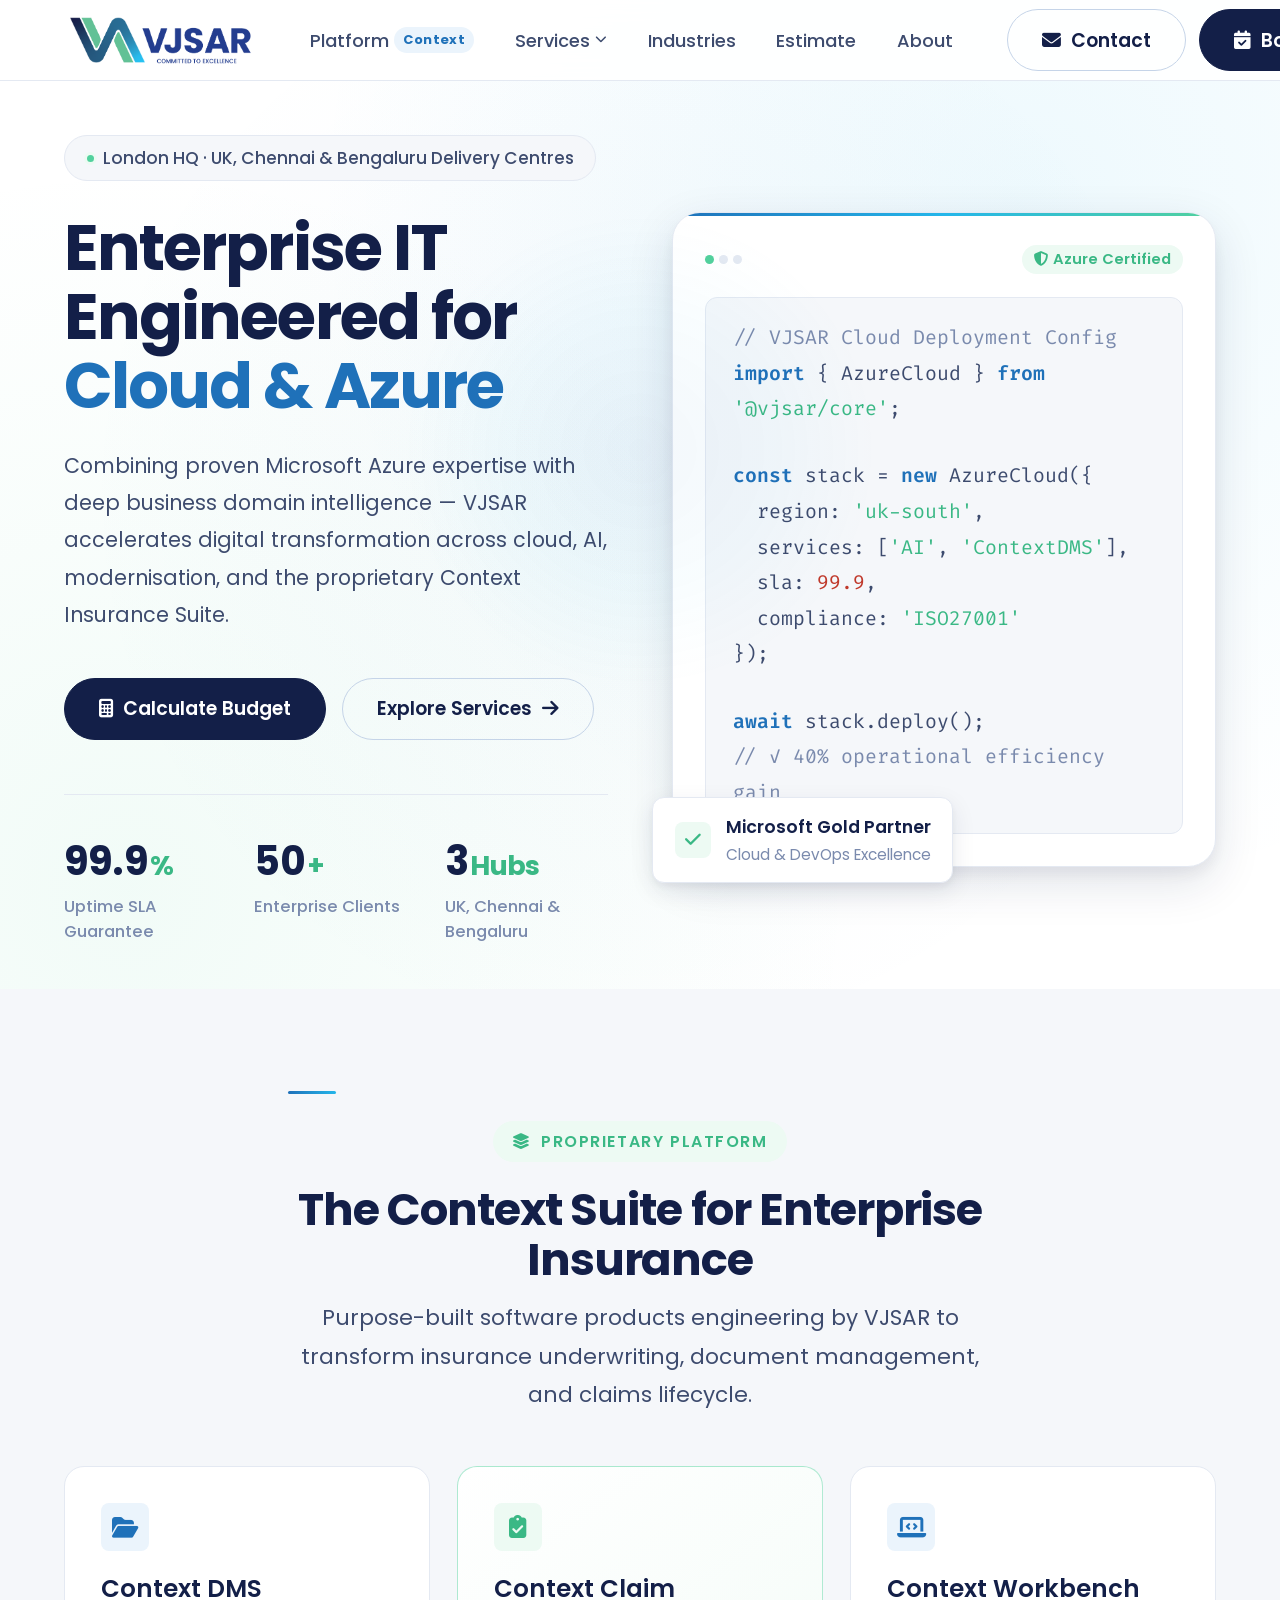
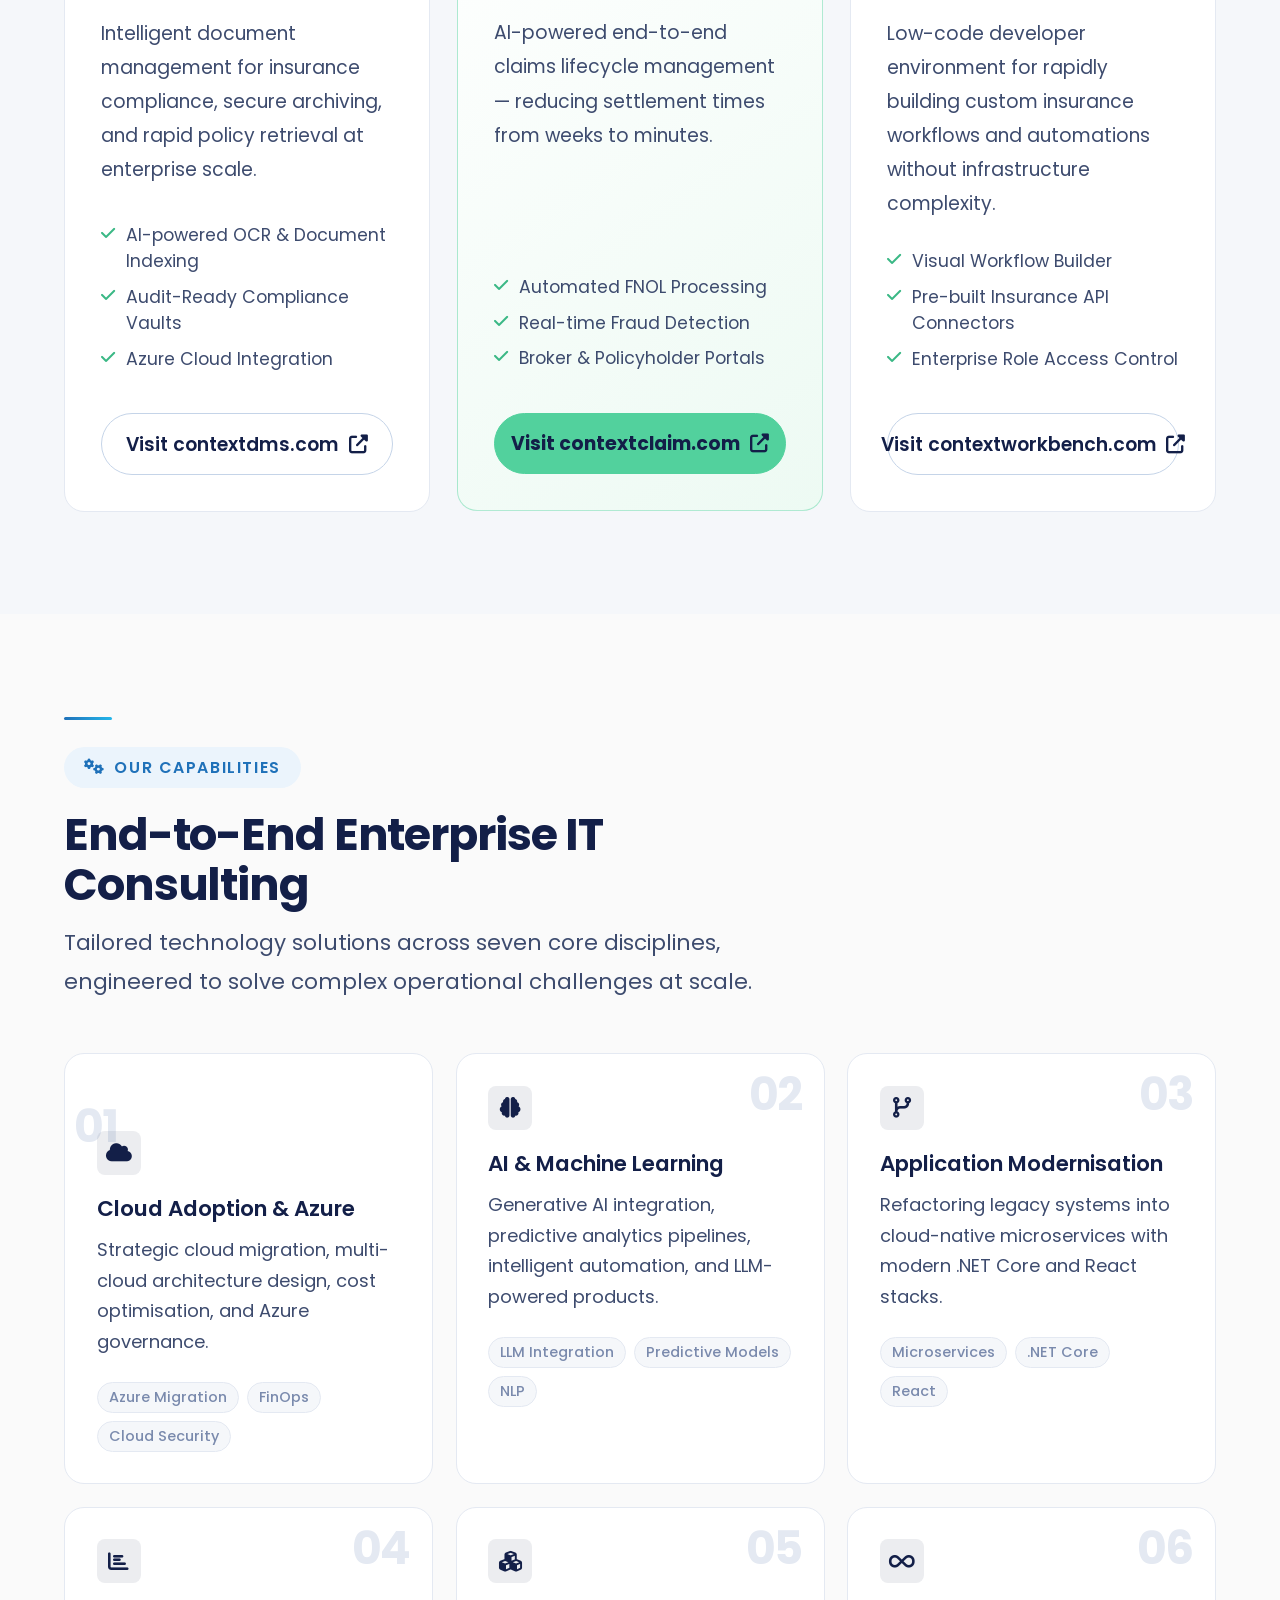
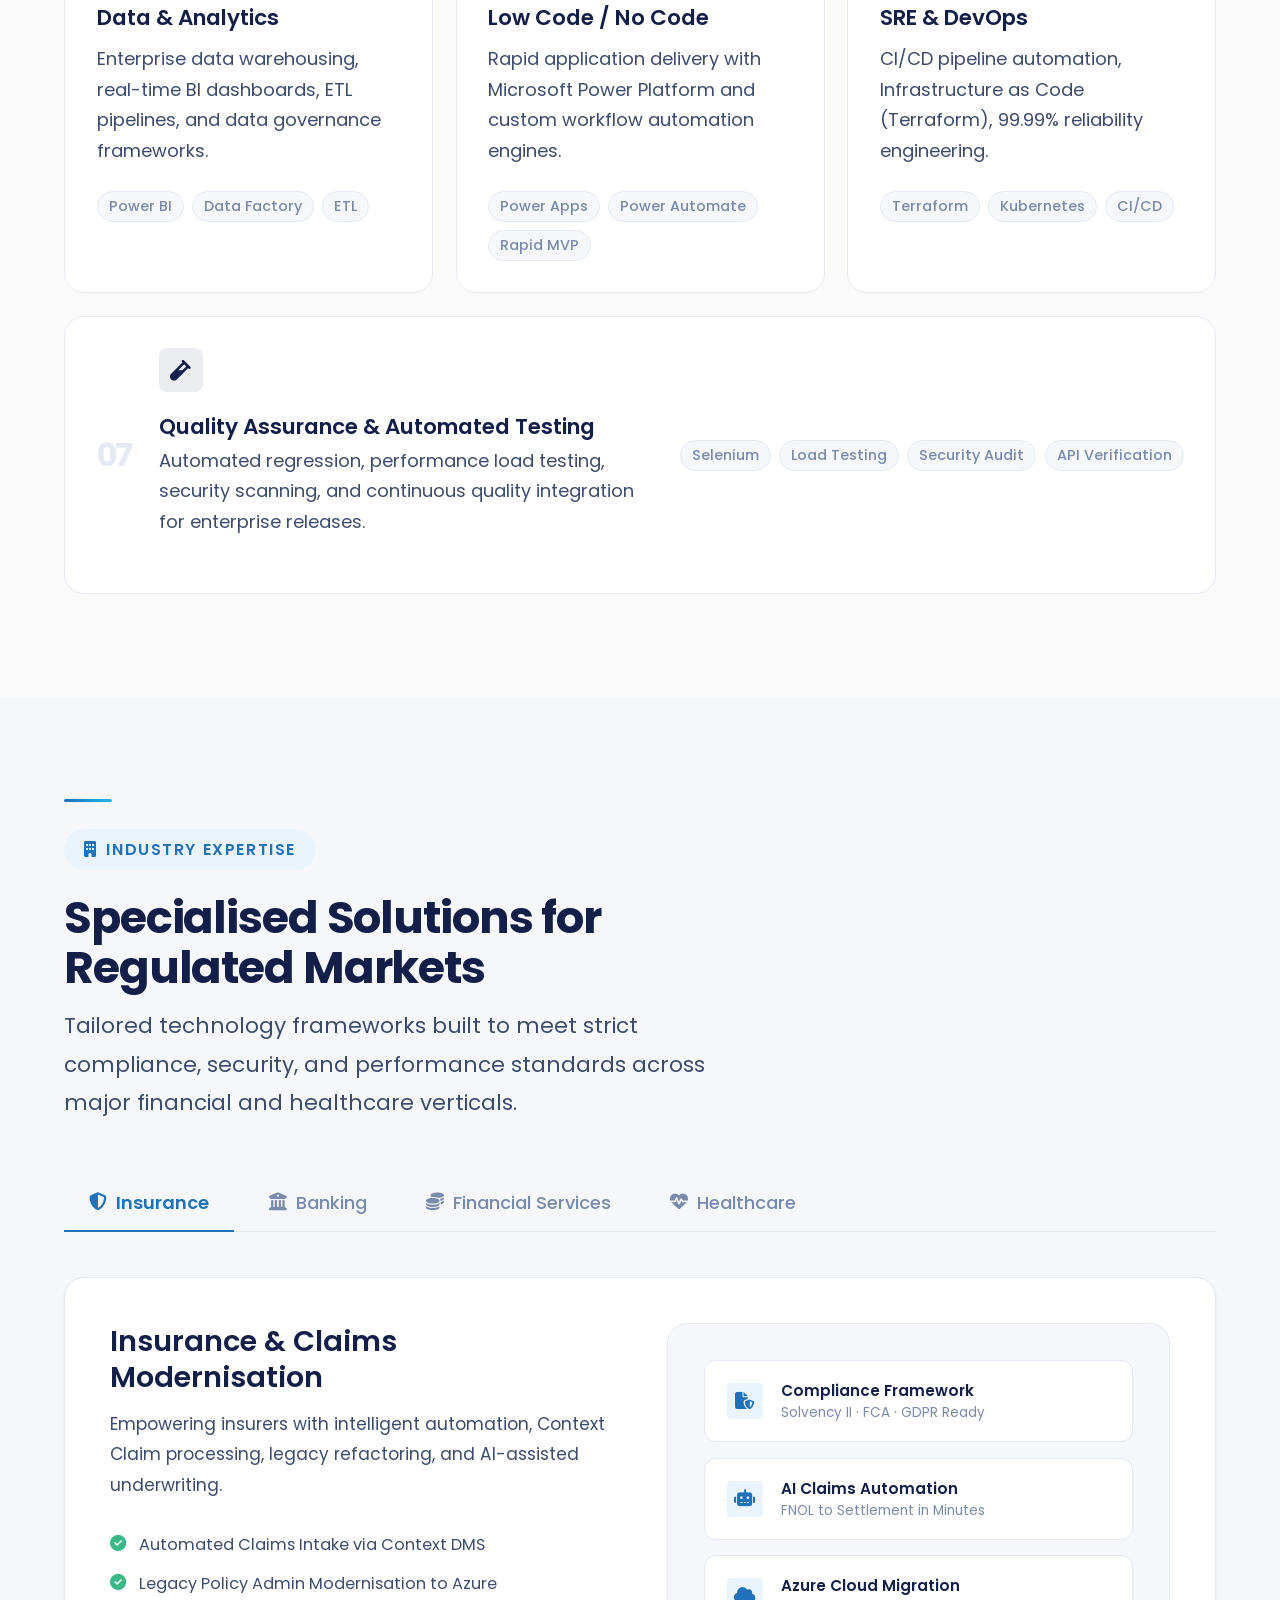
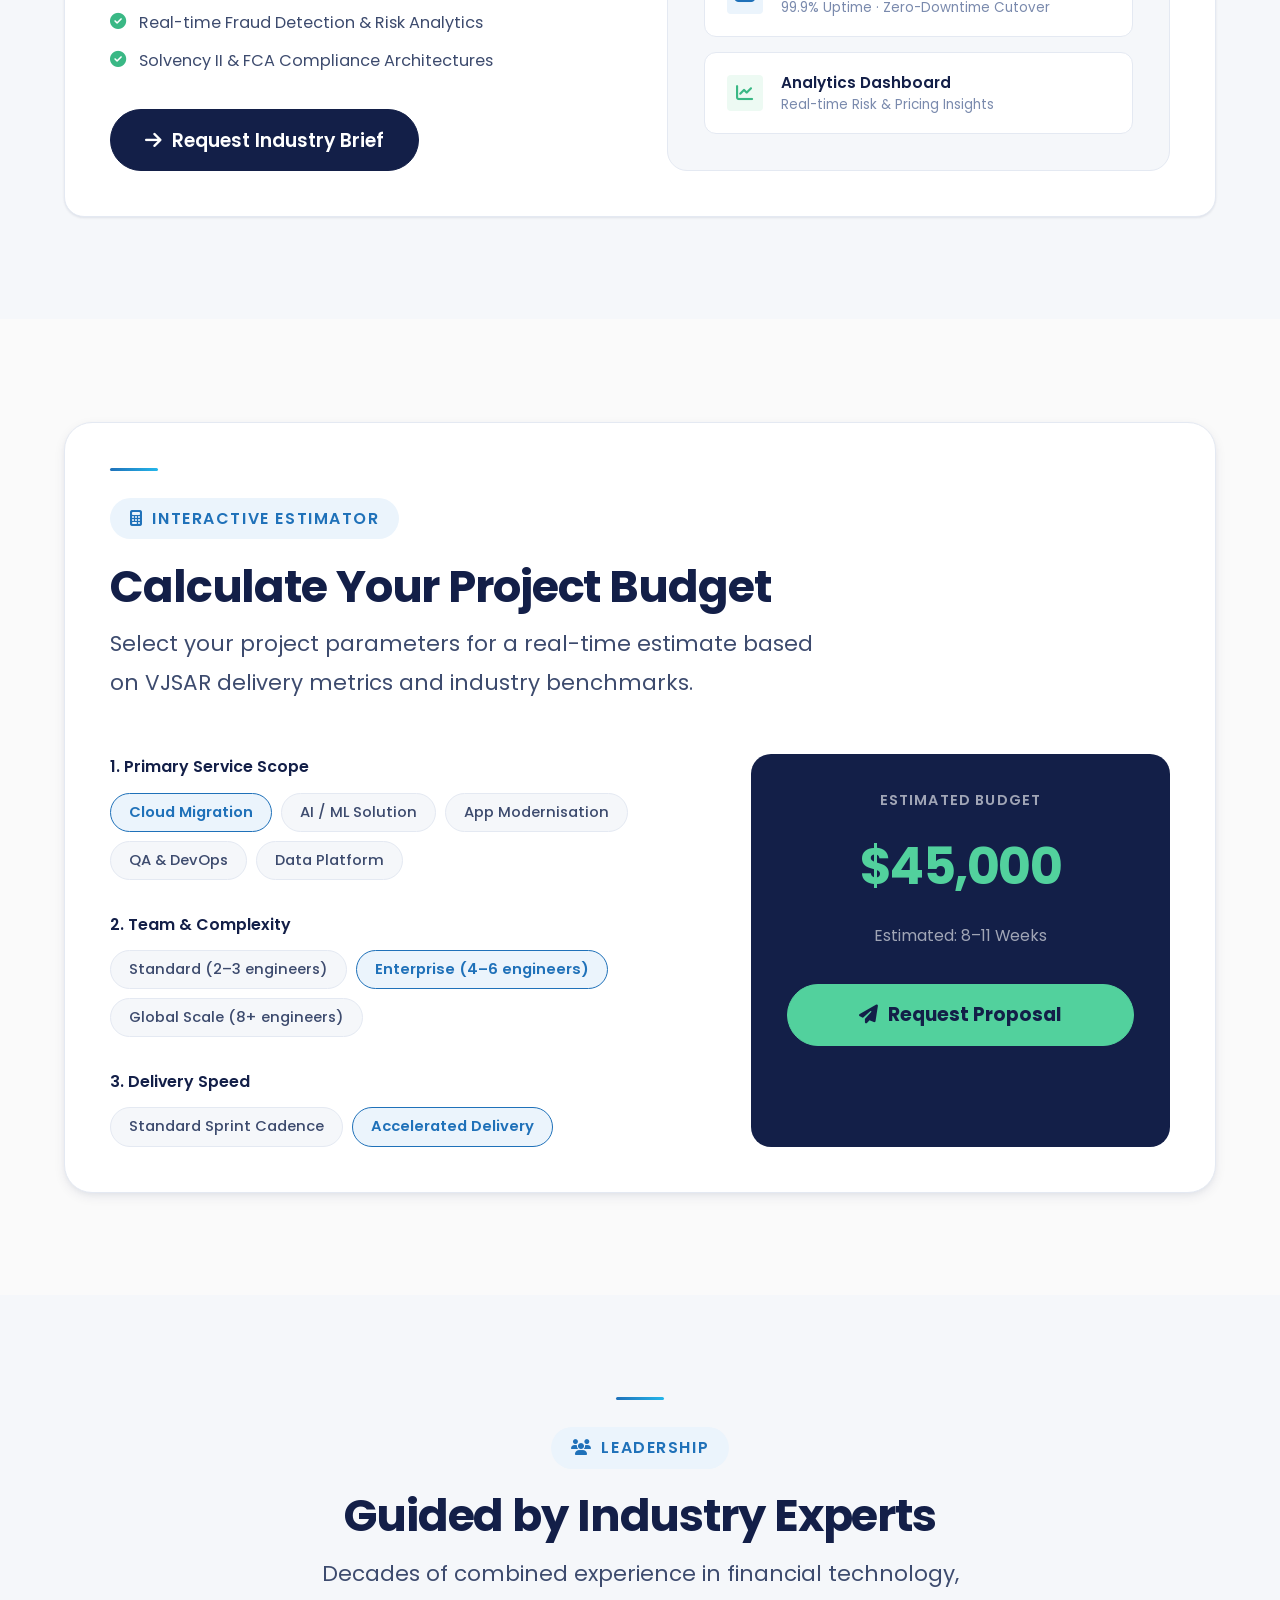
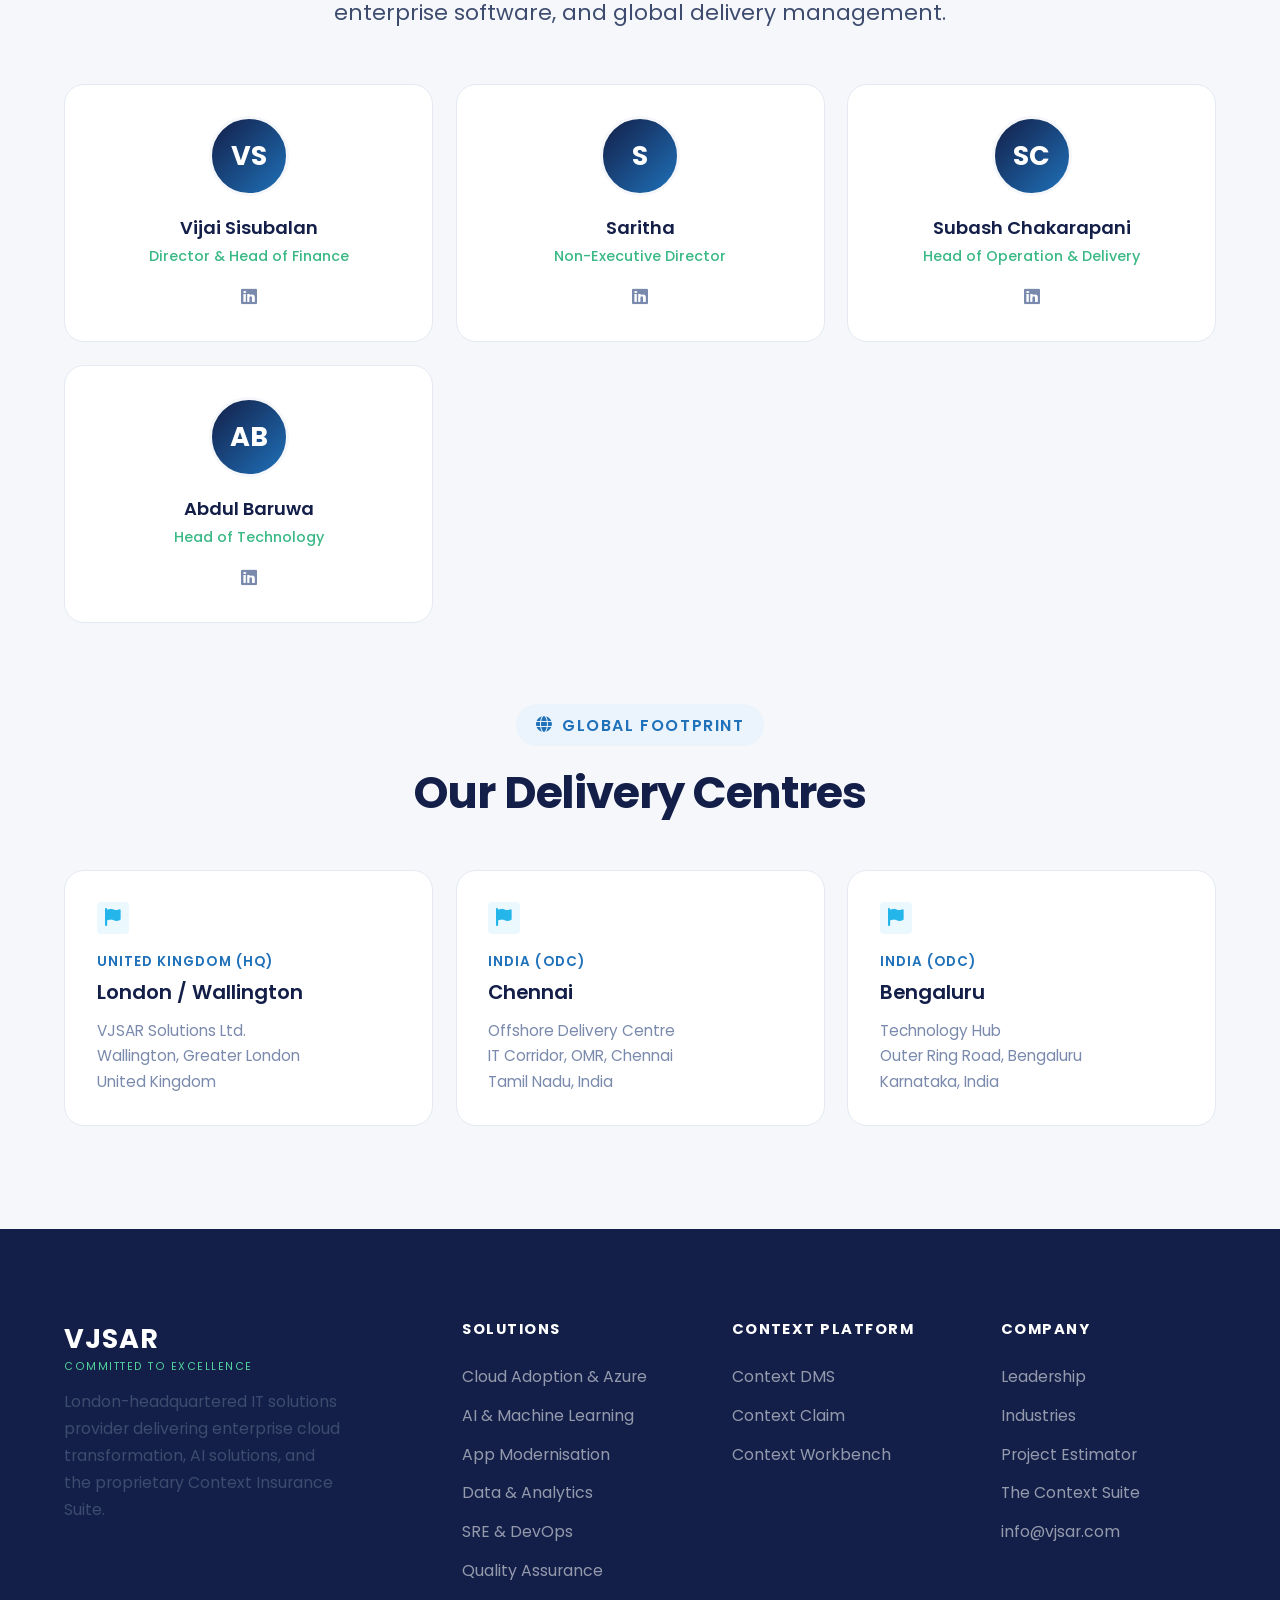
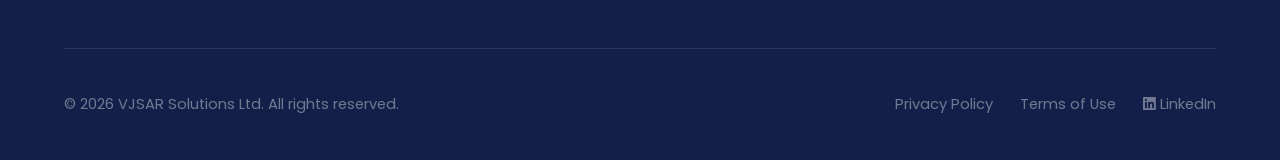
==== commit bd1261cc: "Add video background hover effect on Cloud Adoption & Azure card" ====
--- a/index.html
+++ b/index.html
@@ -245,10 +245,15 @@
     </div>
 
     <div class="services-grid reveal-stagger">
-      <div class="service-card">
+      <div class="service-card svc-video-card">
+        <!-- Video background — plays on hover -->
+        <video class="svc-bg-video" src="Bg.mp4" muted loop playsinline preload="metadata"></video>
+        <!-- Overlay so text stays readable -->
+        <div class="svc-video-overlay"></div>
+        <!-- Card content -->
         <span class="svc-num">01</span>
         <div class="svc-icon"><i class="fas fa-cloud"></i></div>
-        <h4 class="svc-title">Cloud Adoption & Azure</h4>
+        <h4 class="svc-title">Cloud Adoption &amp; Azure</h4>
         <p class="svc-desc">Strategic cloud migration, multi-cloud architecture design, cost optimisation, and Azure governance.</p>
         <div class="svc-tags">
           <span class="tag">Azure Migration</span>
@@ -614,5 +619,22 @@
 </footer>
 
 <script src="app.js"></script>
+<script>
+  /* ── Cloud Adoption card video play/pause on hover ── */
+  (function () {
+    const card = document.querySelector('.svc-video-card');
+    const video = card && card.querySelector('.svc-bg-video');
+    if (!card || !video) return;
+
+    card.addEventListener('mouseenter', () => {
+      video.currentTime = 0;
+      video.play().catch(() => {});   // catch autoplay policy errors silently
+    });
+
+    card.addEventListener('mouseleave', () => {
+      video.pause();
+    });
+  })();
+</script>
 </body>
 </html>
--- a/styles.css
+++ b/styles.css
@@ -68,7 +68,7 @@
 
 html {
   font-family: var(--font);
-  font-size: 16px;
+  font-size: 18px;
   scroll-behavior: smooth;
   background: var(--bg);
   color: var(--text-primary);
@@ -97,7 +97,7 @@
 
 /* ── Typography ──────────────────────────────────────────── */
 h1 {
-  font-size: clamp(2.4rem, 4.5vw, 5rem);
+  font-size: clamp(2.8rem, 5vw, 5.5rem);
   font-weight: 700;
   line-height: 1.08;
   letter-spacing: -0.03em;
@@ -105,7 +105,7 @@
 }
 
 h2 {
-  font-size: clamp(1.8rem, 3.2vw, 3rem);
+  font-size: clamp(2rem, 3.5vw, 3.4rem);
   font-weight: 700;
   line-height: 1.12;
   letter-spacing: -0.025em;
@@ -113,23 +113,23 @@
 }
 
 h3 {
-  font-size: clamp(1.15rem, 1.8vw, 1.55rem);
+  font-size: clamp(1.3rem, 2vw, 1.75rem);
   font-weight: 600;
   line-height: 1.25;
   color: var(--text-primary);
 }
 
 h4 {
-  font-size: 1.05rem;
+  font-size: 1.2rem;
   font-weight: 600;
   line-height: 1.35;
   color: var(--text-primary);
 }
 
 p {
-  font-size: 1rem;
+  font-size: 1.1rem;
   font-weight: 400;
-  line-height: 1.7;
+  line-height: 1.8;
   color: var(--text-body);
 }
 
@@ -154,15 +154,15 @@
   display: inline-flex;
   align-items: center;
   gap: 0.5rem;
-  font-size: 0.78rem;
+  font-size: 0.88rem;
   font-weight: 600;
   letter-spacing: 0.1em;
   text-transform: uppercase;
   color: var(--builder);
   background: var(--builder-light);
-  padding: 0.35rem 0.9rem;
+  padding: 0.45rem 1.1rem;
   border-radius: var(--radius-full);
-  margin-bottom: 1rem;
+  margin-bottom: 1.25rem;
 }
 
 .eyebrow.green {
@@ -186,7 +186,7 @@
 }
 
 .section-header p {
-  font-size: 1.05rem;
+  font-size: 1.2rem;
   color: var(--text-body);
 }
 
@@ -196,11 +196,11 @@
 .btn {
   display: inline-flex;
   align-items: center;
-  gap: 0.5rem;
+  gap: 0.55rem;
   font-family: var(--font);
-  font-size: 0.92rem;
+  font-size: 1.05rem;
   font-weight: 600;
-  padding: 0.7rem 1.5rem;
+  padding: 0.85rem 1.9rem;
   border-radius: var(--radius-full);
   border: 1.5px solid transparent;
   cursor: pointer;
@@ -356,10 +356,10 @@
 }
 
 .nav-link {
-  font-size: 0.88rem;
+  font-size: 1rem;
   font-weight: 500;
   color: var(--text-body);
-  padding: 0.5rem 0.85rem;
+  padding: 0.55rem 1rem;
   border-radius: var(--radius-sm);
   display: flex;
   align-items: center;
@@ -375,9 +375,9 @@
 
 /* Context badge */
 .platform-badge {
-  font-size: 0.65rem;
+  font-size: 0.72rem;
   font-weight: 700;
-  padding: 2px 7px;
+  padding: 3px 9px;
   border-radius: var(--radius-full);
   background: var(--builder-light);
   color: var(--builder);
@@ -416,8 +416,8 @@
   display: flex;
   align-items: center;
   gap: 0.7rem;
-  padding: 0.6rem 0.8rem;
-  font-size: 0.88rem;
+  padding: 0.7rem 1rem;
+  font-size: 0.96rem;
   font-weight: 500;
   color: var(--text-body);
   border-radius: var(--radius-sm);
@@ -507,14 +507,14 @@
   display: inline-flex;
   align-items: center;
   gap: 0.5rem;
-  padding: 0.4rem 1rem;
+  padding: 0.5rem 1.2rem;
   background: var(--bg-section);
   border: 1px solid var(--border);
   border-radius: var(--radius-full);
-  font-size: 0.82rem;
+  font-size: 0.95rem;
   font-weight: 500;
   color: var(--text-body);
-  margin-bottom: 1.5rem;
+  margin-bottom: 1.75rem;
 }
 
 .pill-dot {
@@ -555,11 +555,11 @@
 }
 
 .hero-desc {
-  font-size: clamp(1rem, 1.3vw, 1.2rem);
+  font-size: clamp(1.15rem, 1.5vw, 1.35rem);
   color: var(--text-body);
-  line-height: 1.75;
-  margin-bottom: 2.25rem;
-  max-width: 600px;
+  line-height: 1.8;
+  margin-bottom: 2.5rem;
+  max-width: 620px;
 }
 
 .hero-ctas {
@@ -579,7 +579,7 @@
 }
 
 .stat-val {
-  font-size: 1.9rem;
+  font-size: 2.2rem;
   font-weight: 700;
   color: var(--navy);
   letter-spacing: -0.02em;
@@ -590,13 +590,13 @@
 
 .stat-val span {
   color: var(--green-dark);
-  font-size: 1.3rem;
+  font-size: 1.5rem;
 }
 
 .stat-label {
-  font-size: 0.82rem;
+  font-size: 0.92rem;
   color: var(--text-muted);
-  margin-top: 2px;
+  margin-top: 3px;
   font-weight: 500;
 }
 
@@ -662,11 +662,11 @@
 }
 
 .card-chip {
-  font-size: 0.72rem;
+  font-size: 0.82rem;
   font-weight: 600;
   color: var(--green-dark);
   background: var(--green-light);
-  padding: 3px 10px;
+  padding: 4px 12px;
   border-radius: var(--radius-full);
 }
 
@@ -674,10 +674,10 @@
   background: var(--bg-section);
   border: 1px solid var(--border);
   border-radius: var(--radius-md);
-  padding: 1.1rem 1.3rem;
+  padding: 1.25rem 1.5rem;
   font-family: var(--font-mono);
-  font-size: 0.8rem;
-  line-height: 1.8;
+  font-size: 0.92rem;
+  line-height: 1.9;
   color: var(--text-body);
 }
 
@@ -727,13 +727,13 @@
 
 .float-text strong {
   display: block;
-  font-size: 0.85rem;
+  font-size: 0.97rem;
   color: var(--navy);
   font-weight: 600;
 }
 
 .float-text span {
-  font-size: 0.75rem;
+  font-size: 0.85rem;
   color: var(--text-muted);
 }
 
@@ -793,12 +793,12 @@
 }
 
 .card-title {
-  font-size: 1.2rem;
-  margin-bottom: 0.6rem;
+  font-size: 1.35rem;
+  margin-bottom: 0.7rem;
 }
 
 .card-desc {
-  font-size: 0.9rem;
+  font-size: 1.05rem;
   margin-bottom: 1.5rem;
   flex-grow: 1;
 }
@@ -812,15 +812,15 @@
   display: flex;
   align-items: flex-start;
   gap: 0.6rem;
-  font-size: 0.85rem;
+  font-size: 0.97rem;
   color: var(--text-body);
-  margin-bottom: 0.5rem;
+  margin-bottom: 0.55rem;
 }
 
 .card-features li i {
   color: var(--green-dark);
   margin-top: 3px;
-  font-size: 0.8rem;
+  font-size: 0.9rem;
 }
 
 /* ═══════════════════════════════════════════════════════════
@@ -879,24 +879,25 @@
 }
 
 .svc-title {
-  font-size: 1.05rem;
-  margin-bottom: 0.55rem;
+  font-size: 1.2rem;
+  margin-bottom: 0.65rem;
 }
 
 .svc-desc {
-  font-size: 0.87rem;
-  margin-bottom: 1.25rem;
+  font-size: 1rem;
+  line-height: 1.7;
+  margin-bottom: 1.35rem;
 }
 
 .svc-tags {
   display: flex;
   flex-wrap: wrap;
-  gap: 0.4rem;
+  gap: 0.45rem;
 }
 
 .tag {
-  font-size: 0.72rem;
-  padding: 3px 9px;
+  font-size: 0.8rem;
+  padding: 4px 11px;
   border-radius: var(--radius-full);
   background: var(--bg-section);
   border: 1px solid var(--border);
@@ -924,6 +925,91 @@
 }
 
 /* ═══════════════════════════════════════════════════════════
+   VIDEO BACKGROUND CARD — Cloud Adoption & Azure
+   ═══════════════════════════════════════════════════════════ */
+.svc-video-card {
+  position: relative;
+  overflow: hidden;
+  isolation: isolate;
+}
+
+/* The video sits behind everything */
+.svc-bg-video {
+  position: absolute;
+  inset: 0;
+  width: 100%;
+  height: 100%;
+  object-fit: cover;
+  opacity: 0;
+  transform: scale(1.06);
+  transition: opacity 0.65s cubic-bezier(0.22, 1, 0.36, 1),
+              transform 0.65s cubic-bezier(0.22, 1, 0.36, 1);
+  z-index: 0;
+  pointer-events: none;
+  border-radius: inherit;
+}
+
+/* Dark gradient overlay for text contrast */
+.svc-video-overlay {
+  position: absolute;
+  inset: 0;
+  background: linear-gradient(
+    135deg,
+    rgba(19, 31, 72, 0.72) 0%,
+    rgba(31, 113, 185, 0.55) 60%,
+    rgba(36, 182, 234, 0.35) 100%
+  );
+  opacity: 0;
+  transition: opacity 0.65s cubic-bezier(0.22, 1, 0.36, 1);
+  z-index: 1;
+  border-radius: inherit;
+}
+
+/* All direct children of the card sit above video */
+.svc-video-card > *:not(.svc-bg-video):not(.svc-video-overlay) {
+  position: relative;
+  z-index: 2;
+}
+
+/* On hover: fade video in, scale back to normal, show overlay */
+.svc-video-card:hover .svc-bg-video {
+  opacity: 1;
+  transform: scale(1);
+}
+
+.svc-video-card:hover .svc-video-overlay {
+  opacity: 1;
+}
+
+/* When video is showing, flip text/icon colors to white */
+.svc-video-card:hover .svc-title,
+.svc-video-card:hover .svc-desc,
+.svc-video-card:hover .svc-num {
+  color: rgba(255, 255, 255, 0.95);
+  transition: color 0.4s ease;
+}
+
+.svc-video-card:hover .svc-icon {
+  background: rgba(255, 255, 255, 0.18);
+  color: #fff;
+  transition: background 0.4s ease, color 0.4s ease;
+}
+
+.svc-video-card:hover .tag {
+  background: rgba(255, 255, 255, 0.15);
+  border-color: rgba(255, 255, 255, 0.3);
+  color: rgba(255, 255, 255, 0.9);
+  transition: background 0.4s ease, border-color 0.4s ease, color 0.4s ease;
+}
+
+/* keep border glow on hover */
+.svc-video-card:hover {
+  border-color: rgba(36, 182, 234, 0.6);
+  box-shadow: 0 16px 48px rgba(31, 113, 185, 0.35), 0 0 0 1px rgba(36, 182, 234, 0.4);
+}
+
+
+/* ═══════════════════════════════════════════════════════════
    INDUSTRIES TABS
    ═══════════════════════════════════════════════════════════ */
 .tab-row {
@@ -939,9 +1025,9 @@
   background: none;
   border: none;
   border-bottom: 2px solid transparent;
-  padding: 0.7rem 1.2rem;
+  padding: 0.8rem 1.4rem;
   font-family: var(--font);
-  font-size: 0.9rem;
+  font-size: 1rem;
   font-weight: 500;
   color: var(--text-muted);
   cursor: pointer;
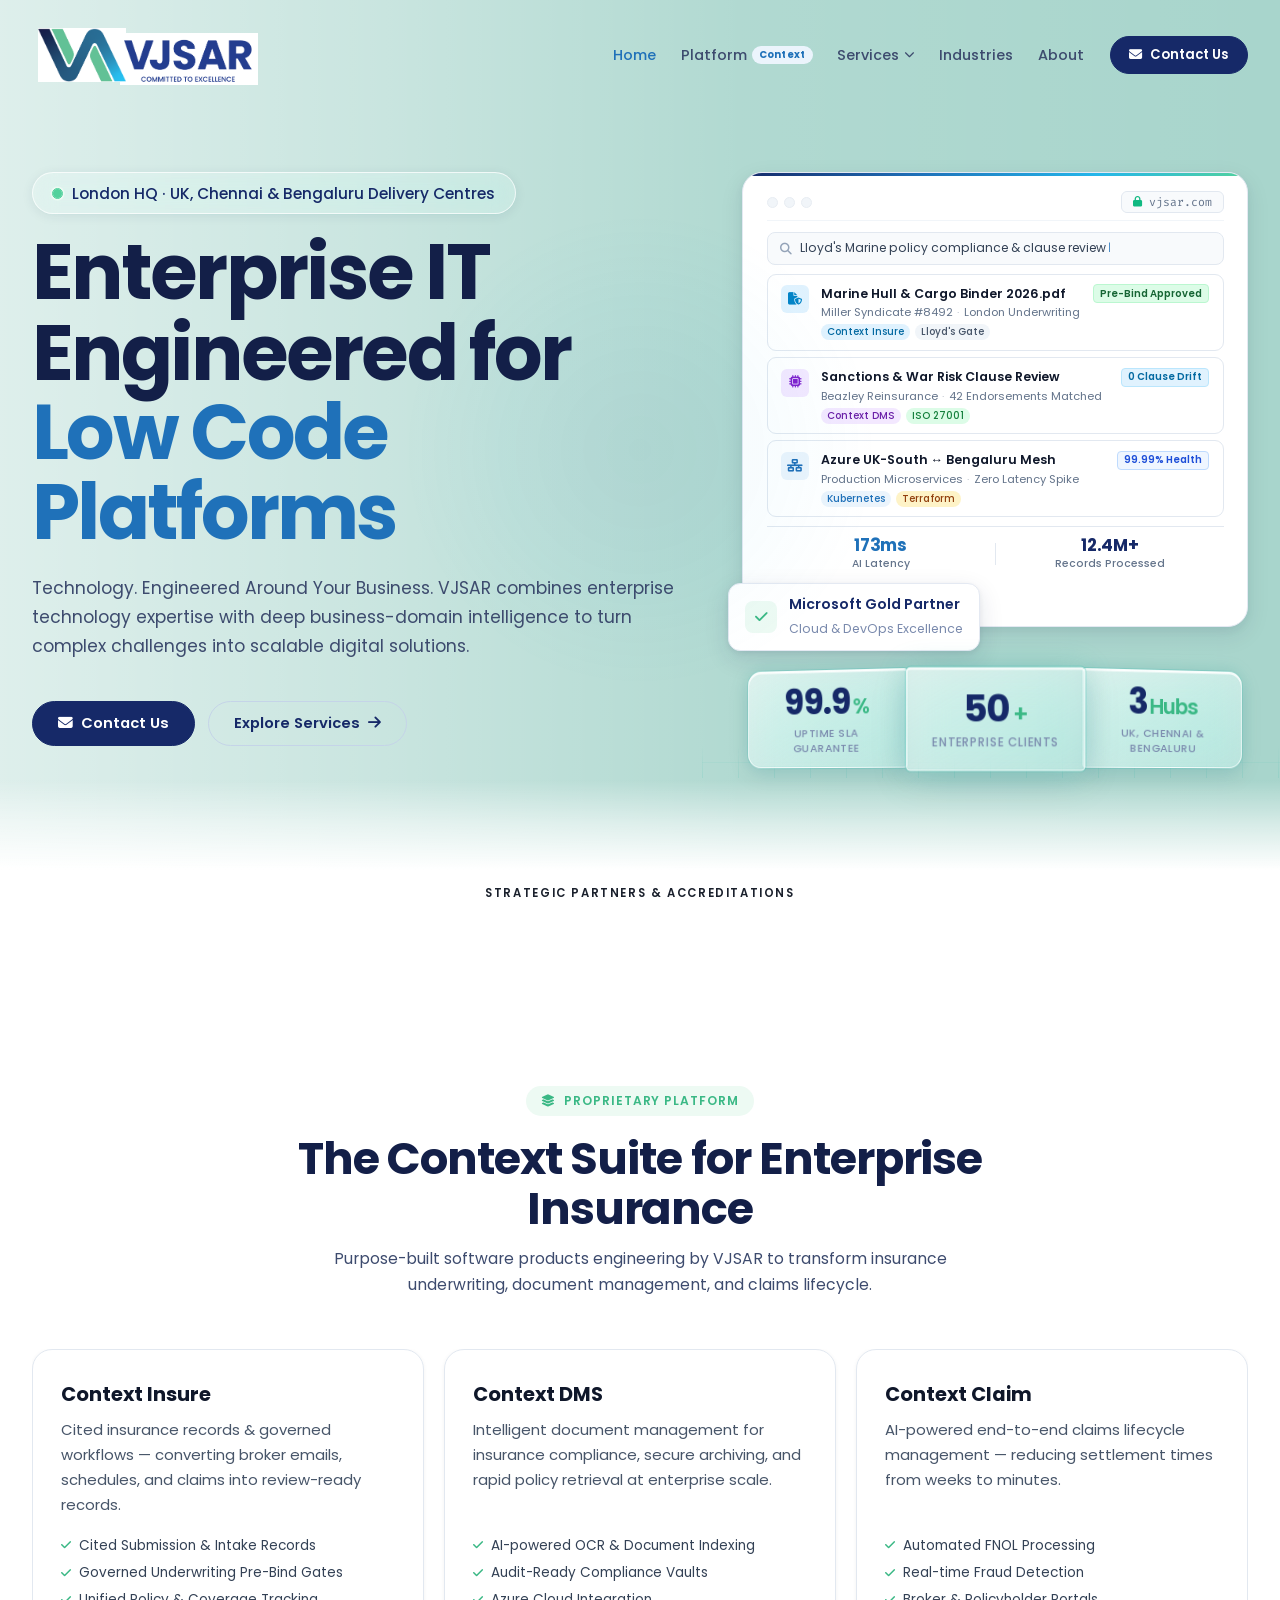
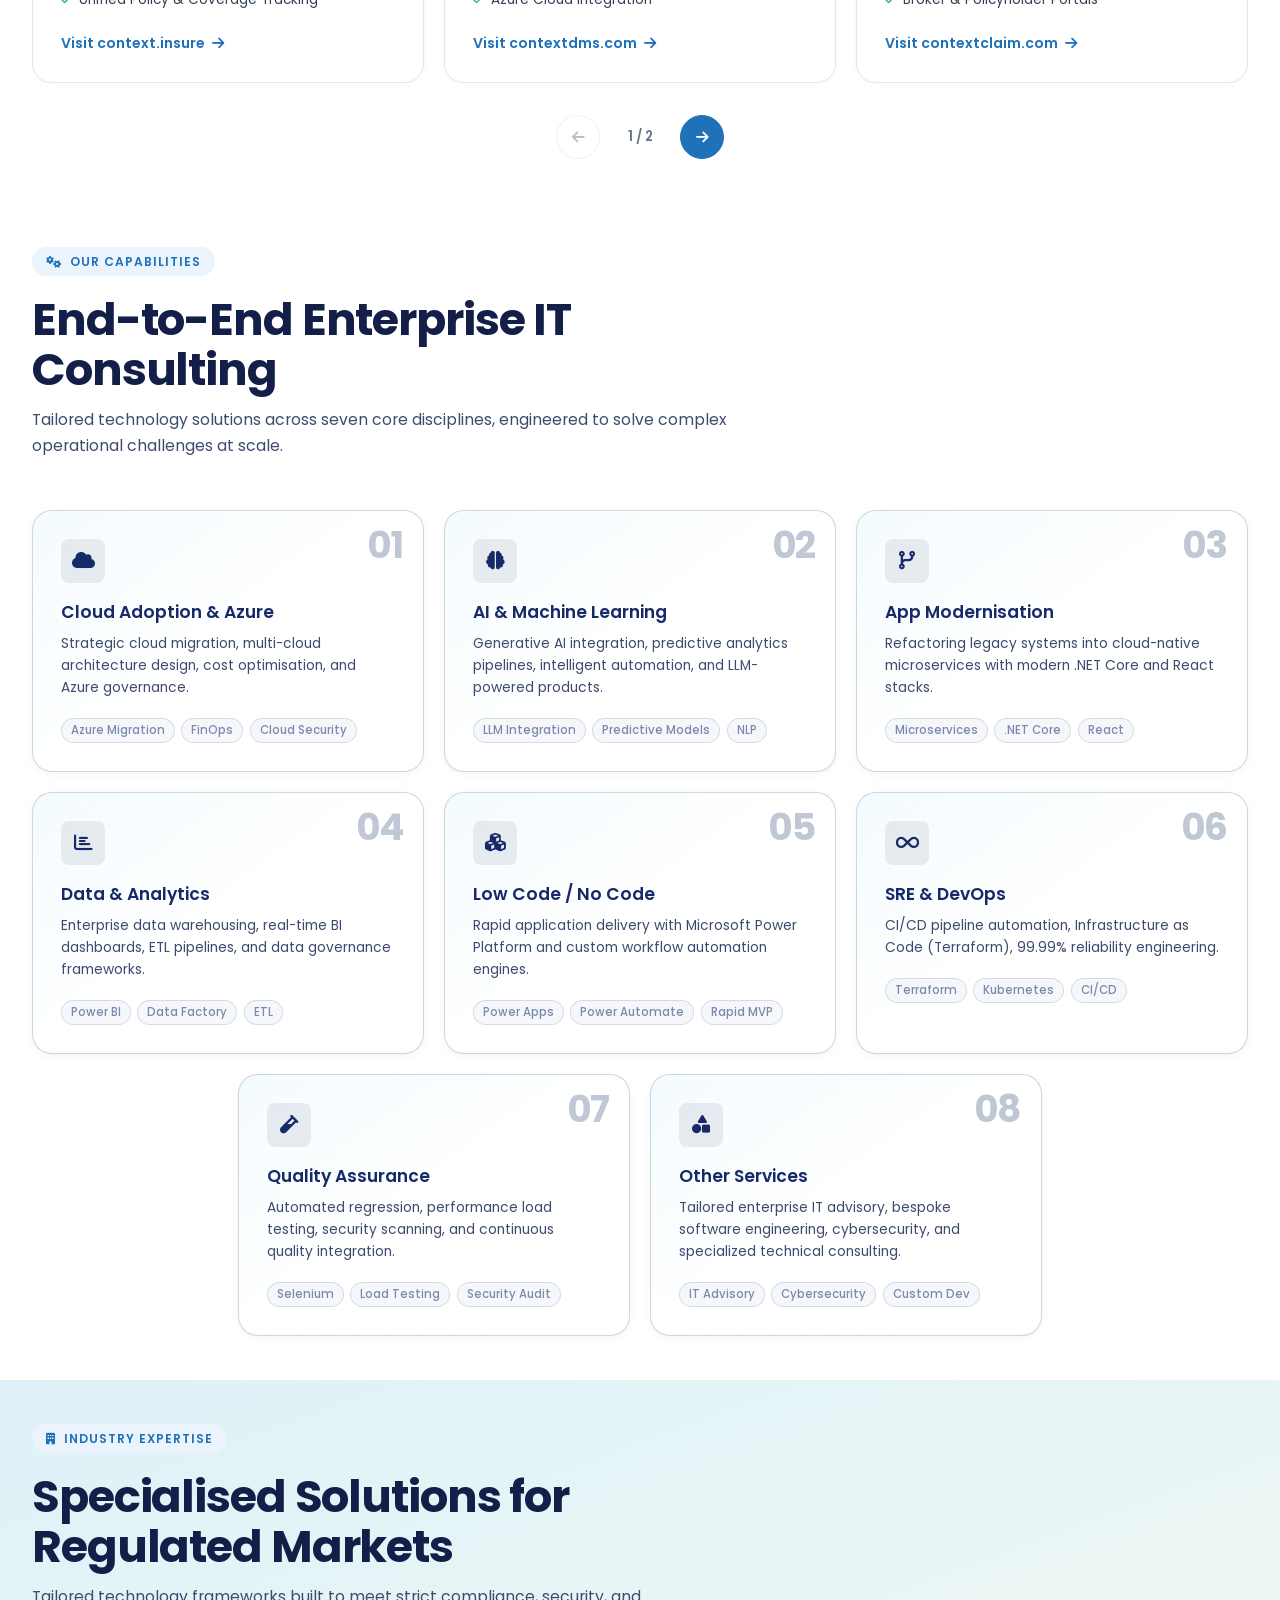
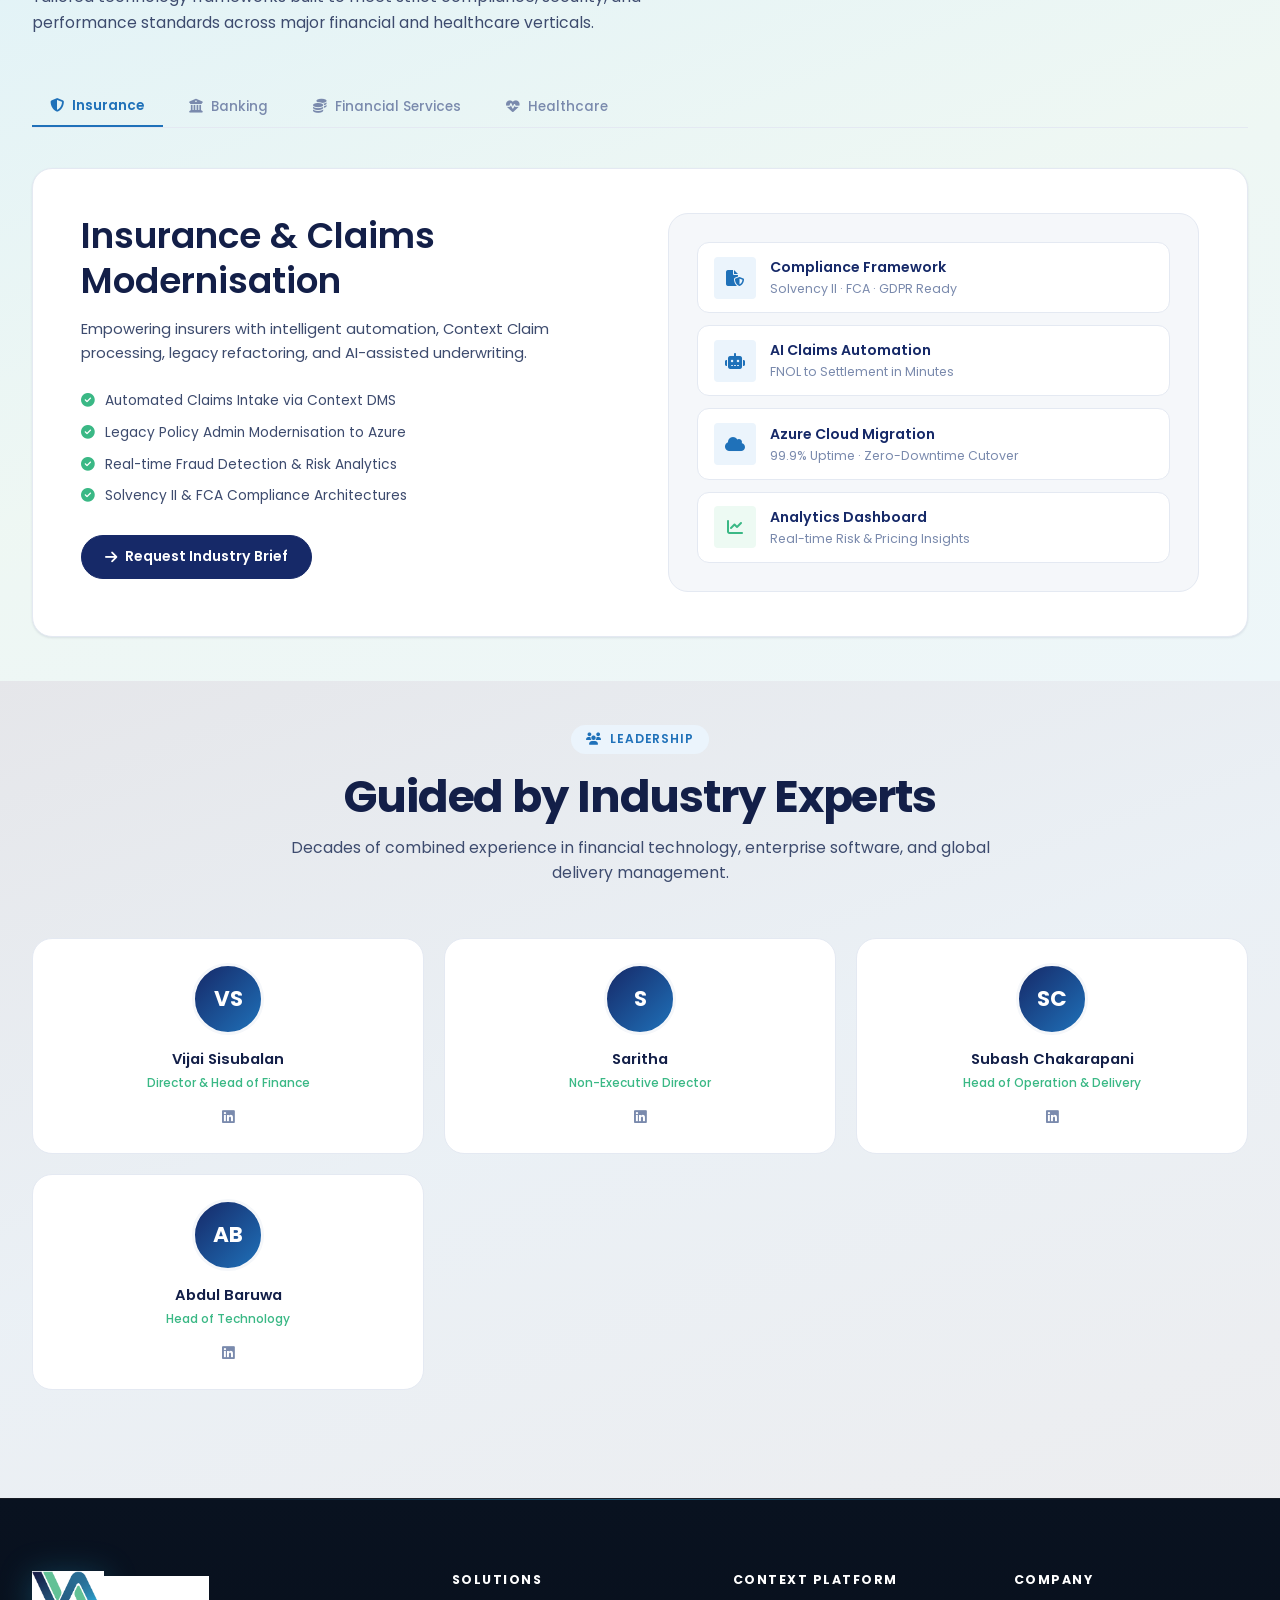
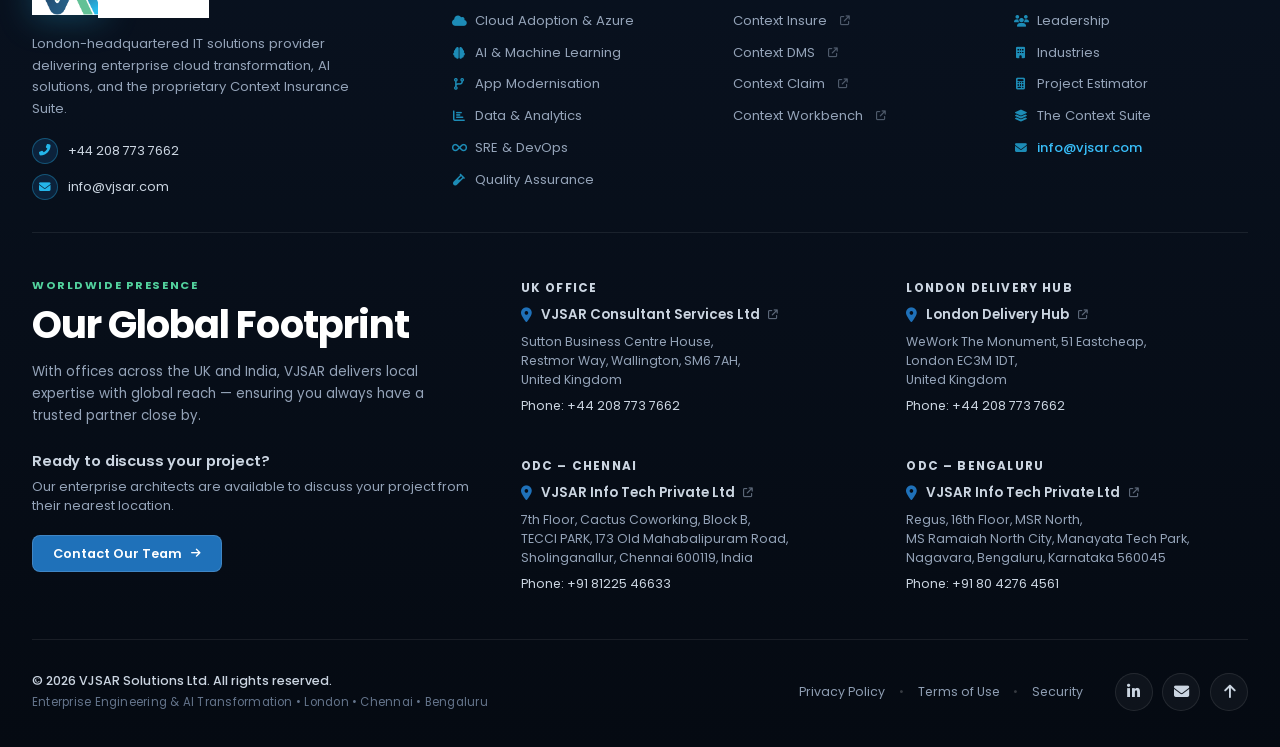
==== commit 77e7956d: "Update website with modern styling, hero video optimization, smooth counter animation, and assets" ====
--- a/index.html
+++ b/index.html
@@ -1,640 +1,999 @@
 <!DOCTYPE html>
 <!-- VJSAR Website v2 — Light Theme + Scroll Animations -->
 <html lang="en">
+
 <head>
   <meta charset="UTF-8">
   <meta name="viewport" content="width=device-width, initial-scale=1.0">
   <title>VJSAR | Enterprise IT Solutions, Azure Cloud & AI Engineering | London</title>
-  <meta name="description" content="VJSAR is a London-headquartered IT consultancy specialising in Microsoft Azure cloud adoption, AI & machine learning, enterprise application modernisation, data analytics, and the Context Insurance Platform.">
+  <meta name="description"
+    content="VJSAR is a London-headquartered IT consultancy specialising in Microsoft Azure cloud adoption, AI & machine learning, enterprise application modernisation, data analytics, and the Context Insurance Platform.">
 
   <!-- Fonts & Icons -->
   <link rel="preconnect" href="https://fonts.googleapis.com">
   <link rel="preconnect" href="https://fonts.gstatic.com" crossorigin>
-  <link href="https://fonts.googleapis.com/css2?family=Fira+Code:wght@400;500&family=Poppins:wght@400;500;600;700&display=swap" rel="stylesheet">
+  <link
+    href="https://fonts.googleapis.com/css2?family=Fira+Code:wght@400;500&family=Poppins:wght@400;500;600;700&display=swap"
+    rel="stylesheet">
   <link rel="stylesheet" href="https://cdnjs.cloudflare.com/ajax/libs/font-awesome/6.5.0/css/all.min.css">
-  <link rel="stylesheet" href="styles.css">
+  <link rel="stylesheet" href="styles.css?v=95">
+
 </head>
+
 <body>
 
-<!-- Cursor glow element -->
-<div class="cursor-glow" id="cursor-glow"></div>
-
-<!-- ════════════════════════════════════════════
+  <!-- Cursor glow element -->
+  <div class="cursor-glow" id="cursor-glow"></div>
+
+  <!-- ════════════════════════════════════════════
      NAVBAR
      ════════════════════════════════════════════ -->
-<header class="navbar" id="navbar">
-  <div class="container nav-container">
-
-    <!-- Logo: Real mark image LEFT + Real wordmark image RIGHT -->
-    <a href="#" class="brand-logo" aria-label="VJSAR Home">
-      <img
-        src="logo-mark.png"
-        alt="VJSAR logo mark"
-        class="logo-mark-img"
-      />
-      <img
-        src="logo-wordmark.png"
-        alt="VJSAR — Committed to Excellence"
-        class="logo-wordmark-img"
-      />
-    </a>
-
-    <!-- Nav links -->
-    <ul class="nav-links">
-      <li class="nav-item">
-        <a href="#platform" class="nav-link">
-          Platform <span class="platform-badge">Context</span>
-        </a>
-        <ul class="dropdown-menu">
-          <li class="dropdown-item"><a href="https://contextdms.com" target="_blank"><i class="fas fa-folder-open"></i>Context DMS</a></li>
-          <li class="dropdown-item"><a href="https://contextclaim.com" target="_blank"><i class="fas fa-clipboard-check"></i>Context Claim</a></li>
-          <li class="dropdown-item"><a href="https://contextworkbench.com" target="_blank"><i class="fas fa-laptop-code"></i>Context Workbench</a></li>
-        </ul>
-      </li>
-      <li class="nav-item">
-        <a href="#services" class="nav-link">Services <i class="fas fa-chevron-down" style="font-size:.65rem;"></i></a>
-        <ul class="dropdown-menu">
-          <li class="dropdown-item"><a href="#services"><i class="fas fa-cloud"></i>Cloud Adoption & Azure</a></li>
-          <li class="dropdown-item"><a href="#services"><i class="fas fa-brain"></i>AI & Machine Learning</a></li>
-          <li class="dropdown-item"><a href="#services"><i class="fas fa-code-branch"></i>App Modernisation</a></li>
-          <li class="dropdown-item"><a href="#services"><i class="fas fa-chart-bar"></i>Data & Analytics</a></li>
-          <li class="dropdown-item"><a href="#services"><i class="fas fa-cubes"></i>Low Code / No Code</a></li>
-          <li class="dropdown-item"><a href="#services"><i class="fas fa-infinity"></i>SRE & DevOps</a></li>
-          <li class="dropdown-item"><a href="#services"><i class="fas fa-vial"></i>Quality Assurance</a></li>
-        </ul>
-      </li>
-      <li class="nav-item"><a href="#industries" class="nav-link">Industries</a></li>
-      <li class="nav-item"><a href="#calculator" class="nav-link">Estimate</a></li>
-      <li class="nav-item"><a href="#team" class="nav-link">About</a></li>
-    </ul>
-
-    <!-- Actions -->
-    <div class="nav-actions">
-      <a href="mailto:info@vjsar.com" class="btn btn-outline">
-        <i class="fas fa-envelope"></i> Contact
+  <header class="navbar" id="navbar">
+    <div class="container nav-container">
+
+      <!-- Logo: Real mark image LEFT + Real wordmark image RIGHT -->
+      <a href="#" class="brand-logo" aria-label="VJSAR Home">
+        <img src="logo-mark.png" alt="VJSAR logo mark" class="logo-mark-img" />
+        <img src="logo-wordmark.png" alt="VJSAR — Committed to Excellence" class="logo-wordmark-img" />
       </a>
-      <button class="btn btn-primary open-modal" id="nav-cta">
-        <i class="fas fa-calendar-check"></i> Book Consultation
-      </button>
-      <button class="mobile-toggle" id="mobile-toggle" aria-label="Open menu">
-        <i class="fas fa-bars"></i>
-      </button>
+
+      <!-- Nav links -->
+      <ul class="nav-links">
+        <li class="nav-item"><a href="#" class="nav-link active">Home</a></li>
+        <li class="nav-item">
+          <a href="#platform" class="nav-link">
+            Platform <span class="platform-badge">Context</span>
+          </a>
+          <ul class="dropdown-menu">
+            <li class="dropdown-item"><a href="https://www.context.insure/" target="_blank"><i
+                  class="fas fa-shield-halved"></i>Context Insure</a></li>
+            <li class="dropdown-item"><a href="https://contextdms.com" target="_blank"><i
+                  class="fas fa-folder-open"></i>Context DMS</a></li>
+            <li class="dropdown-item"><a href="https://contextclaim.com" target="_blank"><i
+                  class="fas fa-clipboard-check"></i>Context Claim</a></li>
+            <li class="dropdown-item"><a href="https://contextworkbench.com" target="_blank"><i
+                  class="fas fa-laptop-code"></i>Context Workbench</a></li>
+          </ul>
+        </li>
+        <li class="nav-item">
+          <a href="#services" class="nav-link">Services <i class="fas fa-chevron-down"
+              style="font-size:.65rem;"></i></a>
+          <ul class="dropdown-menu">
+            <li class="dropdown-item"><a href="#services"><i class="fas fa-cloud"></i>Cloud Adoption & Azure</a></li>
+            <li class="dropdown-item"><a href="#services"><i class="fas fa-brain"></i>AI & Machine Learning</a></li>
+            <li class="dropdown-item"><a href="#services"><i class="fas fa-code-branch"></i>App Modernisation</a></li>
+            <li class="dropdown-item"><a href="#services"><i class="fas fa-chart-bar"></i>Data & Analytics</a></li>
+            <li class="dropdown-item"><a href="#services"><i class="fas fa-cubes"></i>Low Code / No Code</a></li>
+            <li class="dropdown-item"><a href="#services"><i class="fas fa-infinity"></i>SRE & DevOps</a></li>
+            <li class="dropdown-item"><a href="#services"><i class="fas fa-vial"></i>Quality Assurance</a></li>
+          </ul>
+        </li>
+        <li class="nav-item"><a href="#industries" class="nav-link">Industries</a></li>
+        <li class="nav-item"><a href="#team" class="nav-link">About</a></li>
+      </ul>
+
+      <!-- Actions -->
+      <div class="nav-actions">
+        <button class="btn btn-primary open-modal" id="nav-cta">
+          <i class="fas fa-envelope"></i> Contact Us
+        </button>
+        <button class="mobile-toggle" id="mobile-toggle" aria-label="Open menu">
+          <i class="fas fa-bars"></i>
+        </button>
+      </div>
+
     </div>
-
-  </div>
-</header>
-
-<!-- ════════════════════════════════════════════
+  </header>
+
+  <!-- ════════════════════════════════════════════
      HERO
      ════════════════════════════════════════════ -->
-<section class="hero">
-  <div class="container hero-inner">
-
-    <!-- Left: copy -->
-    <div class="hero-content">
-      <div class="hero-pill reveal" style="transition-delay:0.0s">
-        <span class="pill-dot"></span>
-        London HQ · UK, Chennai &amp; Bengaluru Delivery Centres
-      </div>
-
-      <h1 class="hero-title reveal" style="transition-delay:0.1s">
-        Enterprise IT<br>
-        Engineered for<br>
-        <span class="hero-rotating-wrap">
-          <span class="rotating-text" id="rotator">Cloud & Azure</span>
-        </span>
-      </h1>
-
-      <p class="hero-desc reveal" style="transition-delay:0.2s">
-        Combining proven Microsoft Azure expertise with deep business domain intelligence — VJSAR accelerates digital transformation across cloud, AI, modernisation, and the proprietary Context Insurance Suite.
-      </p>
-
-      <div class="hero-ctas reveal" style="transition-delay:0.3s">
-        <a href="#calculator" class="btn btn-primary">
-          <i class="fas fa-calculator"></i> Calculate Budget
-        </a>
-        <a href="#services" class="btn btn-outline">
-          Explore Services <i class="fas fa-arrow-right"></i>
-        </a>
-      </div>
-
-      <div class="hero-stats reveal-stagger" style="transition-delay:0.4s">
-        <div>
-          <div class="stat-val">99.9<span>%</span></div>
-          <div class="stat-label">Uptime SLA Guarantee</div>
-        </div>
-        <div>
-          <div class="stat-val">50<span>+</span></div>
-          <div class="stat-label">Enterprise Clients</div>
-        </div>
-        <div>
-          <div class="stat-val">3<span> Hubs</span></div>
-          <div class="stat-label">UK, Chennai & Bengaluru</div>
-        </div>
-      </div>
+  <section class="hero">
+    <!-- Background video playing in hero banner (seamless continuous flow, horizontally flipped) -->
+    <div class="hero-video-wrap">
+      <video class="hero-bg-video" autoplay muted loop playsinline preload="auto">
+        <source src="Green.mp4" type="video/mp4">
+      </video>
     </div>
 
-    <!-- Right: visual card -->
-    <div class="hero-visual reveal-right" style="transition-delay:0.15s">
-      <div class="hero-card tilt-card" id="hero-card">
-        <div class="card-topbar">
-          <div class="card-dots">
-            <span class="card-dot green"></span>
-            <span class="card-dot"></span>
-            <span class="card-dot"></span>
-          </div>
-          <span class="card-chip"><i class="fas fa-shield-halved"></i> Azure Certified</span>
-        </div>
-
-        <div class="code-block">
-          <p><span class="tok-note">// VJSAR Cloud Deployment Config</span></p>
-          <p><span class="tok-key">import</span> { AzureCloud } <span class="tok-key">from</span> <span class="tok-str">'@vjsar/core'</span>;</p>
-          <br>
-          <p><span class="tok-key">const</span> stack = <span class="tok-key">new</span> AzureCloud({</p>
-          <p>&nbsp;&nbsp;region: <span class="tok-str">'uk-south'</span>,</p>
-          <p>&nbsp;&nbsp;services: [<span class="tok-str">'AI'</span>, <span class="tok-str">'ContextDMS'</span>],</p>
-          <p>&nbsp;&nbsp;sla: <span class="tok-val">99.9</span>,</p>
-          <p>&nbsp;&nbsp;compliance: <span class="tok-str">'ISO27001'</span></p>
-          <p>});</p>
-          <br>
-          <p><span class="tok-key">await</span> stack.deploy();</p>
-          <p><span class="tok-note">// ✓ 40% operational efficiency gain</span></p>
-        </div>
-      </div>
-
-      <div class="float-card">
-        <div class="float-icon"><i class="fas fa-check"></i></div>
-        <div class="float-text">
-          <strong>Microsoft Gold Partner</strong>
-          <span>Cloud & DevOps Excellence</span>
-        </div>
+    <div class="container hero-container">
+      <div class="hero-inner">
+
+        <!-- Left: copy (Row 1, Col 1) -->
+        <div class="hero-content">
+          <div class="hero-pill reveal" style="transition-delay:0.0s">
+            <span class="pill-dot"></span>
+            London HQ · UK, Chennai &amp; Bengaluru Delivery Centres
+          </div>
+
+          <h1 class="hero-title reveal" style="transition-delay:0.1s">
+            Enterprise IT<br>
+            Engineered for<br>
+            <span class="hero-rotating-wrap">
+              <span class="rotating-text" id="rotator">Low Code<br>Platforms</span>
+            </span>
+          </h1>
+
+          <p class="hero-desc reveal" style="transition-delay:0.2s">
+            Technology. Engineered Around Your Business. VJSAR combines enterprise technology expertise with deep
+            business-domain intelligence to turn complex challenges into scalable digital solutions.
+          </p>
+        </div>
+
+        <!-- Right: visual card (Row 1, Col 2) -->
+        <div class="hero-visual reveal-right" style="transition-delay:0.15s">
+          <div class="hero-card-wrapper">
+            <div class="hero-card enterprise-console" id="hero-card">
+              <!-- Console Top Bar -->
+              <div class="console-topbar">
+                <div class="card-dots">
+                  <span class="card-dot"></span>
+                  <span class="card-dot"></span>
+                  <span class="card-dot"></span>
+                </div>
+                <div class="console-url-badge">
+                  <i class="fas fa-lock" style="color:#10B981;font-size:0.65rem;"></i> vjsar.com
+                </div>
+              </div>
+
+              <!-- Console Search / Command Bar -->
+              <div class="console-search-bar">
+                <i class="fas fa-search search-icon"></i>
+                <div class="search-text-wrap">
+                  <span id="console-query-text">Lloyd's Marine policy compliance &amp; clause review</span><span
+                    class="console-cursor">|</span>
+                </div>
+              </div>
+
+              <!-- Live Workload Items List -->
+              <div class="console-records-list">
+                <!-- Item 1: Context Insure / Ingestion -->
+                <div class="console-record-item">
+                  <div class="record-icon-wrap icon-blue">
+                    <i class="fas fa-file-shield"></i>
+                  </div>
+                  <div class="record-body">
+                    <div class="record-header-row">
+                      <div class="record-title">Marine Hull &amp; Cargo Binder 2026.pdf</div>
+                      <span class="record-badge badge-green">Pre-Bind Approved</span>
+                    </div>
+                    <div class="record-meta">
+                      <span>Miller Syndicate #8492</span>
+                      <span class="dot-sep">·</span>
+                      <span>London Underwriting</span>
+                    </div>
+                    <div class="record-tags">
+                      <span class="rec-tag tag-blue">Context Insure</span>
+                      <span class="rec-tag tag-gray">Lloyd's Gate</span>
+                    </div>
+                  </div>
+                </div>
+
+                <!-- Item 2: Context DMS / Semantic Clause Match -->
+                <div class="console-record-item">
+                  <div class="record-icon-wrap icon-purple">
+                    <i class="fas fa-microchip"></i>
+                  </div>
+                  <div class="record-body">
+                    <div class="record-header-row">
+                      <div class="record-title">Sanctions &amp; War Risk Clause Review</div>
+                      <span class="record-badge badge-cyan">0 Clause Drift</span>
+                    </div>
+                    <div class="record-meta">
+                      <span>Beazley Reinsurance</span>
+                      <span class="dot-sep">·</span>
+                      <span>42 Endorsements Matched</span>
+                    </div>
+                    <div class="record-tags">
+                      <span class="rec-tag tag-purple">Context DMS</span>
+                      <span class="rec-tag tag-green">ISO 27001</span>
+                    </div>
+                  </div>
+                </div>
+
+                <!-- Item 3: Azure Cloud Architecture Telemetry -->
+                <div class="console-record-item">
+                  <div class="record-icon-wrap icon-navy">
+                    <i class="fas fa-network-wired"></i>
+                  </div>
+                  <div class="record-body">
+                    <div class="record-header-row">
+                      <div class="record-title">Azure UK-South ↔ Bengaluru Mesh</div>
+                      <span class="record-badge badge-blue">99.99% Health</span>
+                    </div>
+                    <div class="record-meta">
+                      <span>Production Microservices</span>
+                      <span class="dot-sep">·</span>
+                      <span>Zero Latency Spike</span>
+                    </div>
+                    <div class="record-tags">
+                      <span class="rec-tag tag-navy">Kubernetes</span>
+                      <span class="rec-tag tag-amber">Terraform</span>
+                    </div>
+                  </div>
+                </div>
+              </div>
+
+              <!-- Bottom Telemetry Metrics Strip -->
+              <div class="console-metrics-row">
+                <div class="console-metric">
+                  <div class="metric-val text-builder" data-count="173" data-suffix="ms" data-decimals="0"><span class="stat-num">0</span>ms</div>
+                  <div class="metric-label">AI Latency</div>
+                </div>
+                <div class="metric-divider"></div>
+                <div class="console-metric">
+                  <div class="metric-val text-navy" data-count="12.4" data-suffix="M+" data-decimals="1"><span class="stat-num">0.0</span>M+</div>
+                  <div class="metric-label">Records Processed</div>
+                </div>
+              </div>
+            </div>
+
+            <div class="float-card">
+              <div class="float-icon"><i class="fas fa-check"></i></div>
+              <div class="float-text">
+                <strong>Microsoft Gold Partner</strong>
+                <span>Cloud &amp; DevOps Excellence</span>
+              </div>
+            </div>
+          </div>
+        </div>
+
+        <!-- Left: CTAs (Row 2, Col 1 — locked to stats row) -->
+        <div class="hero-ctas reveal" style="transition-delay:0.3s">
+          <button class="btn btn-primary open-modal" id="hero-cta">
+            <i class="fas fa-envelope"></i> Contact Us
+          </button>
+          <a href="#services" class="btn btn-outline">
+            Explore Services <i class="fas fa-arrow-right"></i>
+          </a>
+        </div>
+
+        <!-- Right: Stats row (Row 2, Col 2 — locked to CTAs row) -->
+        <div class="hero-stats reveal" style="transition-delay:0.35s">
+          <div class="stat-item">
+            <div class="stat-val" data-count="99.9" data-suffix="%" data-decimals="1"><span class="stat-num">0.0</span><span>%</span></div>
+            <div class="stat-label">Uptime SLA Guarantee</div>
+          </div>
+          <div class="stat-item">
+            <div class="stat-val" data-count="50" data-suffix="+" data-decimals="0"><span class="stat-num">0</span><span>+</span></div>
+            <div class="stat-label">Enterprise Clients</div>
+          </div>
+          <div class="stat-item">
+            <div class="stat-val" data-count="3" data-suffix=" Hubs" data-decimals="0"><span class="stat-num">0</span><span> Hubs</span></div>
+            <div class="stat-label">UK, Chennai &amp; Bengaluru</div>
+          </div>
+        </div>
+
       </div>
     </div>
-
-  </div>
-</section>
-
-<!-- ════════════════════════════════════════════
+  </section>
+
+  <!-- ════════════════════════════════════════════
+     STRATEGIC PARTNERS & ACCREDITATIONS
+     ════════════════════════════════════════════ -->
+  <section class="section-partners" id="partners">
+    <div class="container partners-container">
+      <div class="partners-label">
+        Strategic Partners &amp; Accreditations
+      </div>
+      <div class="partner-marquee" id="partner-marquee" aria-label="Partner and Accreditation Logos">
+        <div class="marquee-track" id="marquee-track">
+          <!-- Marquee Group 1 -->
+          <div class="marquee-group">
+            <div class="partner-item" title="Miller Insurance">
+              <img src="miller.png" alt="Miller Insurance" class="partner-logo logo-miller">
+            </div>
+            <div class="partner-item" title="Linux Foundation">
+              <img src="Linux Foundation.png" alt="Linux Foundation" class="partner-logo logo-linux">
+            </div>
+            <div class="partner-item" title="Kubernetes">
+              <img src="Kubernets.png" alt="Kubernetes" class="partner-logo logo-k8s">
+            </div>
+            <div class="partner-item" title="Beazley">
+              <img src="beazley.png" alt="Beazley" class="partner-logo logo-beazley">
+            </div>
+            <div class="partner-item" title="Cloud Native Computing Foundation">
+              <img src="Cloud Native.png" alt="Cloud Native Computing Foundation" class="partner-logo logo-cncf">
+            </div>
+            <div class="partner-item" title="EVEREN">
+              <img src="everen.png" alt="EVEREN" class="partner-logo logo-everen">
+            </div>
+            <div class="partner-item" title="Medefer">
+              <img src="medefer.png" alt="Medefer" class="partner-logo logo-medefer">
+            </div>
+          </div>
+          <!-- Marquee Group 2 (duplicate for infinite seamless scroll) -->
+          <div class="marquee-group" aria-hidden="true">
+            <div class="partner-item" title="Miller Insurance">
+              <img src="miller.png" alt="Miller Insurance" class="partner-logo logo-miller">
+            </div>
+            <div class="partner-item" title="Linux Foundation">
+              <img src="Linux Foundation.png" alt="Linux Foundation" class="partner-logo logo-linux">
+            </div>
+            <div class="partner-item" title="Kubernetes">
+              <img src="Kubernets.png" alt="Kubernetes" class="partner-logo logo-k8s">
+            </div>
+            <div class="partner-item" title="Beazley">
+              <img src="beazley.png" alt="Beazley" class="partner-logo logo-beazley">
+            </div>
+            <div class="partner-item" title="Cloud Native Computing Foundation">
+              <img src="Cloud Native.png" alt="Cloud Native Computing Foundation" class="partner-logo logo-cncf">
+            </div>
+            <div class="partner-item" title="EVEREN">
+              <img src="everen.png" alt="EVEREN" class="partner-logo logo-everen">
+            </div>
+            <div class="partner-item" title="Medefer">
+              <img src="medefer.png" alt="Medefer" class="partner-logo logo-medefer">
+            </div>
+          </div>
+          <!-- Marquee Group 3 (ensures infinite coverage on 4K/wide screens) -->
+          <div class="marquee-group" aria-hidden="true">
+            <div class="partner-item" title="Miller Insurance">
+              <img src="miller.png" alt="Miller Insurance" class="partner-logo logo-miller">
+            </div>
+            <div class="partner-item" title="Linux Foundation">
+              <img src="Linux Foundation.png" alt="Linux Foundation" class="partner-logo logo-linux">
+            </div>
+            <div class="partner-item" title="Kubernetes">
+              <img src="Kubernets.png" alt="Kubernetes" class="partner-logo logo-k8s">
+            </div>
+            <div class="partner-item" title="Beazley">
+              <img src="beazley.png" alt="Beazley" class="partner-logo logo-beazley">
+            </div>
+            <div class="partner-item" title="Cloud Native Computing Foundation">
+              <img src="Cloud Native.png" alt="Cloud Native Computing Foundation" class="partner-logo logo-cncf">
+            </div>
+            <div class="partner-item" title="EVEREN">
+              <img src="everen.png" alt="EVEREN" class="partner-logo logo-everen">
+            </div>
+            <div class="partner-item" title="Medefer">
+              <img src="medefer.png" alt="Medefer" class="partner-logo logo-medefer">
+            </div>
+          </div>
+        </div>
+      </div>
+    </div>
+  </section>
+
+  <!-- ════════════════════════════════════════════
      CONTEXT PLATFORM
      ════════════════════════════════════════════ -->
-<section id="platform" class="section section-alt">
-  <div class="container">
-    <div class="section-header center reveal">
-      <div class="section-line"></div>
-      <span class="eyebrow green"><i class="fas fa-layer-group"></i> Proprietary Platform</span>
-      <h2>The Context Suite for Enterprise Insurance</h2>
-      <p>Purpose-built software products engineering by VJSAR to transform insurance underwriting, document management, and claims lifecycle.</p>
+  <section id="platform" class="section section-platform-white">
+    <div class="container">
+      <div class="section-header center reveal">
+        <div class="section-line"></div>
+        <span class="eyebrow green"><i class="fas fa-layer-group"></i> Proprietary Platform</span>
+        <h2>The Context Suite for Enterprise Insurance</h2>
+        <p>Purpose-built software products engineering by VJSAR to transform insurance underwriting, document
+          management, and claims lifecycle.</p>
+      </div>
+
+      <!-- Slider wrapper -->
+      <div class="pf-slider-wrap">
+        <div class="pf-slider-viewport" id="pfViewport">
+          <div class="pf-slider-track" id="pfTrack">
+
+            <!-- Card 1 -->
+            <div class="pf-card" data-index="0">
+              <video class="pf-card-video" src="Flowww.mp4" muted loop playsinline></video>
+              <div class="pf-card-overlay"></div>
+              <div class="pf-card-content">
+                <div class="pf-card-icon"><i class="fas fa-shield-halved"></i></div>
+                <h3 class="pf-card-title">Context Insure</h3>
+                <p class="pf-card-desc">Cited insurance records &amp; governed workflows — converting broker emails, schedules, and claims into review-ready records.</p>
+                <ul class="pf-card-features">
+                  <li><i class="fas fa-check"></i> Cited Submission &amp; Intake Records</li>
+                  <li><i class="fas fa-check"></i> Governed Underwriting Pre-Bind Gates</li>
+                  <li><i class="fas fa-check"></i> Unified Policy &amp; Coverage Tracking</li>
+                </ul>
+                <a href="https://www.context.insure/" target="_blank" class="pf-card-link">Visit context.insure <i class="fas fa-arrow-right"></i></a>
+              </div>
+            </div>
+
+            <!-- Card 2 -->
+            <div class="pf-card" data-index="1">
+              <video class="pf-card-video" src="Flowww.mp4" muted loop playsinline></video>
+              <div class="pf-card-overlay"></div>
+              <div class="pf-card-content">
+                <div class="pf-card-icon"><i class="fas fa-folder-open"></i></div>
+                <h3 class="pf-card-title">Context DMS</h3>
+                <p class="pf-card-desc">Intelligent document management for insurance compliance, secure archiving, and rapid policy retrieval at enterprise scale.</p>
+                <ul class="pf-card-features">
+                  <li><i class="fas fa-check"></i> AI-powered OCR &amp; Document Indexing</li>
+                  <li><i class="fas fa-check"></i> Audit-Ready Compliance Vaults</li>
+                  <li><i class="fas fa-check"></i> Azure Cloud Integration</li>
+                </ul>
+                <a href="https://contextdms.com" target="_blank" class="pf-card-link">Visit contextdms.com <i class="fas fa-arrow-right"></i></a>
+              </div>
+            </div>
+
+            <!-- Card 3 -->
+            <div class="pf-card" data-index="2">
+              <video class="pf-card-video" src="Flowww.mp4" muted loop playsinline></video>
+              <div class="pf-card-overlay"></div>
+              <div class="pf-card-content">
+                <div class="pf-card-icon"><i class="fas fa-clipboard-check"></i></div>
+                <h3 class="pf-card-title">Context Claim</h3>
+                <p class="pf-card-desc">AI-powered end-to-end claims lifecycle management — reducing settlement times from weeks to minutes.</p>
+                <ul class="pf-card-features">
+                  <li><i class="fas fa-check"></i> Automated FNOL Processing</li>
+                  <li><i class="fas fa-check"></i> Real-time Fraud Detection</li>
+                  <li><i class="fas fa-check"></i> Broker &amp; Policyholder Portals</li>
+                </ul>
+                <a href="https://contextclaim.com" target="_blank" class="pf-card-link">Visit contextclaim.com <i class="fas fa-arrow-right"></i></a>
+              </div>
+            </div>
+
+            <!-- Card 4 -->
+            <div class="pf-card" data-index="3">
+              <video class="pf-card-video" src="Flowww.mp4" muted loop playsinline></video>
+              <div class="pf-card-overlay"></div>
+              <div class="pf-card-content">
+                <div class="pf-card-icon"><i class="fas fa-laptop-code"></i></div>
+                <h3 class="pf-card-title">Context Workbench</h3>
+                <p class="pf-card-desc">Low-code developer environment for rapidly building custom insurance workflows and automations without infrastructure complexity.</p>
+                <ul class="pf-card-features">
+                  <li><i class="fas fa-check"></i> Visual Workflow Builder</li>
+                  <li><i class="fas fa-check"></i> Pre-built Insurance API Connectors</li>
+                  <li><i class="fas fa-check"></i> Enterprise Role Access Control</li>
+                </ul>
+                <a href="https://contextworkbench.com" target="_blank" class="pf-card-link">Visit contextworkbench.com <i class="fas fa-arrow-right"></i></a>
+              </div>
+            </div>
+
+          </div><!-- /pf-slider-track -->
+        </div><!-- /pf-slider-viewport -->
+
+        <!-- Navigation controls -->
+        <div class="pf-nav" id="pfNav">
+          <button class="pf-nav-btn pf-prev" id="pfPrev" aria-label="Previous"><i class="fas fa-arrow-left"></i></button>
+          <span class="pf-counter" id="pfCounter">1 / 2</span>
+          <button class="pf-nav-btn pf-next" id="pfNext" aria-label="Next"><i class="fas fa-arrow-right"></i></button>
+        </div>
+
+      </div><!-- /pf-slider-wrap -->
     </div>
-
-    <div class="platform-grid reveal-stagger">
-      <div class="platform-card">
-        <div class="card-icon"><i class="fas fa-folder-open"></i></div>
-        <h3 class="card-title">Context DMS</h3>
-        <p class="card-desc">Intelligent document management for insurance compliance, secure archiving, and rapid policy retrieval at enterprise scale.</p>
-        <ul class="card-features">
-          <li><i class="fas fa-check"></i> AI-powered OCR & Document Indexing</li>
-          <li><i class="fas fa-check"></i> Audit-Ready Compliance Vaults</li>
-          <li><i class="fas fa-check"></i> Azure Cloud Integration</li>
-        </ul>
-        <a href="https://contextdms.com" target="_blank" class="btn btn-outline" style="width:100%;justify-content:center;">
-          Visit contextdms.com <i class="fas fa-external-link-alt"></i>
-        </a>
-      </div>
-
-      <div class="platform-card featured tilt-card">
-        <div class="card-icon"><i class="fas fa-clipboard-check"></i></div>
-        <h3 class="card-title">Context Claim</h3>
-        <p class="card-desc">AI-powered end-to-end claims lifecycle management — reducing settlement times from weeks to minutes.</p>
-        <ul class="card-features">
-          <li><i class="fas fa-check"></i> Automated FNOL Processing</li>
-          <li><i class="fas fa-check"></i> Real-time Fraud Detection</li>
-          <li><i class="fas fa-check"></i> Broker & Policyholder Portals</li>
-        </ul>
-        <a href="https://contextclaim.com" target="_blank" class="btn btn-accent" style="width:100%;justify-content:center;">
-          Visit contextclaim.com <i class="fas fa-external-link-alt"></i>
-        </a>
-      </div>
-
-      <div class="platform-card">
-        <div class="card-icon"><i class="fas fa-laptop-code"></i></div>
-        <h3 class="card-title">Context Workbench</h3>
-        <p class="card-desc">Low-code developer environment for rapidly building custom insurance workflows and automations without infrastructure complexity.</p>
-        <ul class="card-features">
-          <li><i class="fas fa-check"></i> Visual Workflow Builder</li>
-          <li><i class="fas fa-check"></i> Pre-built Insurance API Connectors</li>
-          <li><i class="fas fa-check"></i> Enterprise Role Access Control</li>
-        </ul>
-        <a href="https://contextworkbench.com" target="_blank" class="btn btn-outline" style="width:100%;justify-content:center;">
-          Visit contextworkbench.com <i class="fas fa-external-link-alt"></i>
-        </a>
-      </div>
+  </section>
+
+
+  <!-- ════════════════════════════════════════════
+     SERVICES
+     ════════════════════════════════════════════ -->
+  <section id="services" class="section section-white">
+    <div class="container">
+      <div class="section-header reveal-left">
+        <div class="section-line"></div>
+        <span class="eyebrow"><i class="fas fa-cogs"></i> Our Capabilities</span>
+        <h2>End-to-End Enterprise IT Consulting</h2>
+        <p>Tailored technology solutions across seven core disciplines, engineered to solve complex operational
+          challenges at scale.</p>
+      </div>
+
+      <div class="services-grid">
+        <!-- 01 Cloud Adoption & Azure -->
+        <div class="service-card svc-video-card">
+          <video class="svc-bg-video" src="Flowy.mp4" muted loop playsinline preload="auto"></video>
+          <span class="svc-num">01</span>
+          <div class="svc-icon"><i class="fas fa-cloud"></i></div>
+          <h4 class="svc-title">Cloud Adoption &amp; Azure</h4>
+          <p class="svc-desc">Strategic cloud migration, multi-cloud architecture design, cost optimisation, and Azure
+            governance.</p>
+          <div class="svc-tags">
+            <span class="tag">Azure Migration</span>
+            <span class="tag">FinOps</span>
+            <span class="tag">Cloud Security</span>
+          </div>
+        </div>
+
+        <!-- 02 AI & Machine Learning -->
+        <div class="service-card svc-video-card" id="svc-ai-card">
+          <video class="svc-bg-video" src="Flowy.mp4" muted loop playsinline preload="auto"></video>
+          <span class="svc-num">02</span>
+          <div class="svc-icon"><i class="fas fa-brain"></i></div>
+          <h4 class="svc-title">AI &amp; Machine Learning</h4>
+          <p class="svc-desc">Generative AI integration, predictive analytics pipelines, intelligent automation, and
+            LLM-powered products.</p>
+          <div class="svc-tags">
+            <span class="tag">LLM Integration</span>
+            <span class="tag">Predictive Models</span>
+            <span class="tag">NLP</span>
+          </div>
+        </div>
+
+        <!-- 03 Application Modernisation -->
+        <div class="service-card svc-video-card">
+          <video class="svc-bg-video" src="Flowy.mp4" muted loop playsinline preload="auto"></video>
+          <span class="svc-num">03</span>
+          <div class="svc-icon"><i class="fas fa-code-branch"></i></div>
+          <h4 class="svc-title">App Modernisation</h4>
+          <p class="svc-desc">Refactoring legacy systems into cloud-native microservices with modern .NET Core and React
+            stacks.</p>
+          <div class="svc-tags">
+            <span class="tag">Microservices</span>
+            <span class="tag">.NET Core</span>
+            <span class="tag">React</span>
+          </div>
+        </div>
+
+        <!-- 04 Data & Analytics -->
+        <div class="service-card svc-video-card">
+          <video class="svc-bg-video" src="Flowy.mp4" muted loop playsinline preload="auto"></video>
+          <span class="svc-num">04</span>
+          <div class="svc-icon"><i class="fas fa-chart-bar"></i></div>
+          <h4 class="svc-title">Data &amp; Analytics</h4>
+          <p class="svc-desc">Enterprise data warehousing, real-time BI dashboards, ETL pipelines, and data governance
+            frameworks.</p>
+          <div class="svc-tags">
+            <span class="tag">Power BI</span>
+            <span class="tag">Data Factory</span>
+            <span class="tag">ETL</span>
+          </div>
+        </div>
+
+        <!-- 05 Low Code / No Code -->
+        <div class="service-card svc-video-card">
+          <video class="svc-bg-video" src="Flowy.mp4" muted loop playsinline preload="auto"></video>
+          <span class="svc-num">05</span>
+          <div class="svc-icon"><i class="fas fa-cubes"></i></div>
+          <h4 class="svc-title">Low Code / No Code</h4>
+          <p class="svc-desc">Rapid application delivery with Microsoft Power Platform and custom workflow automation
+            engines.</p>
+          <div class="svc-tags">
+            <span class="tag">Power Apps</span>
+            <span class="tag">Power Automate</span>
+            <span class="tag">Rapid MVP</span>
+          </div>
+        </div>
+
+        <!-- 06 SRE & DevOps -->
+        <div class="service-card svc-video-card">
+          <video class="svc-bg-video" src="Flowy.mp4" muted loop playsinline preload="auto"></video>
+          <span class="svc-num">06</span>
+          <div class="svc-icon"><i class="fas fa-infinity"></i></div>
+          <h4 class="svc-title">SRE &amp; DevOps</h4>
+          <p class="svc-desc">CI/CD pipeline automation, Infrastructure as Code (Terraform), 99.99% reliability
+            engineering.</p>
+          <div class="svc-tags">
+            <span class="tag">Terraform</span>
+            <span class="tag">Kubernetes</span>
+            <span class="tag">CI/CD</span>
+          </div>
+        </div>
+
+        <!-- 07 Quality Assurance & Testing -->
+        <div class="service-card svc-video-card">
+          <video class="svc-bg-video" src="Flowy.mp4" muted loop playsinline preload="auto"></video>
+          <span class="svc-num">07</span>
+          <div class="svc-icon"><i class="fas fa-vial"></i></div>
+          <h4 class="svc-title">Quality Assurance</h4>
+          <p class="svc-desc">Automated regression, performance load testing, security scanning, and continuous quality
+            integration.</p>
+          <div class="svc-tags">
+            <span class="tag">Selenium</span>
+            <span class="tag">Load Testing</span>
+            <span class="tag">Security Audit</span>
+          </div>
+        </div>
+
+        <!-- 08 Other Services -->
+        <div class="service-card svc-video-card">
+          <video class="svc-bg-video" src="Flowy.mp4" muted loop playsinline preload="auto"></video>
+          <span class="svc-num">08</span>
+          <div class="svc-icon"><i class="fas fa-shapes"></i></div>
+          <h4 class="svc-title">Other Services</h4>
+          <p class="svc-desc">Tailored enterprise IT advisory, bespoke software engineering, cybersecurity, and
+            specialized technical consulting.</p>
+          <div class="svc-tags">
+            <span class="tag">IT Advisory</span>
+            <span class="tag">Cybersecurity</span>
+            <span class="tag">Custom Dev</span>
+          </div>
+        </div>
+      </div>
+    </div>
+  </section>
+
+  <!-- ════════════════════════════════════════════
+     INDUSTRIES
+     ════════════════════════════════════════════ -->
+  <section id="industries" class="section section-bg-sky">
+    <div class="container">
+      <div class="section-header reveal">
+        <div class="section-line"></div>
+        <span class="eyebrow"><i class="fas fa-building"></i> Industry Expertise</span>
+        <h2>Specialised Solutions for Regulated Markets</h2>
+        <p>Tailored technology frameworks built to meet strict compliance, security, and performance standards across
+          major financial and healthcare verticals.</p>
+      </div>
+
+      <div class="tab-row">
+        <button class="tab-btn active" data-industry="insurance"><i class="fas fa-shield-alt"></i> Insurance</button>
+        <button class="tab-btn" data-industry="banking"><i class="fas fa-university"></i> Banking</button>
+        <button class="tab-btn" data-industry="finance"><i class="fas fa-coins"></i> Financial Services</button>
+        <button class="tab-btn" data-industry="healthcare"><i class="fas fa-heartbeat"></i> Healthcare</button>
+      </div>
+
+      <div class="industry-panel reveal-scale">
+        <div>
+          <h3 class="ind-title" id="ind-title">Insurance & Claims Modernisation</h3>
+          <p class="ind-desc" id="ind-desc">Empowering insurers with intelligent automation, Context Claim processing,
+            legacy refactoring, and AI-assisted underwriting.</p>
+          <ul class="benefit-list" id="ind-list">
+            <li><i class="fas fa-check-circle"></i> Automated Claims Intake via Context DMS</li>
+            <li><i class="fas fa-check-circle"></i> Legacy Policy Admin Modernisation to Azure</li>
+            <li><i class="fas fa-check-circle"></i> Real-time Fraud Detection & Risk Analytics</li>
+            <li><i class="fas fa-check-circle"></i> Solvency II & FCA Compliance Architectures</li>
+          </ul>
+          <button class="btn btn-primary open-modal">
+            <i class="fas fa-arrow-right"></i> Request Industry Brief
+          </button>
+        </div>
+
+        <div class="ind-visual">
+          <div class="ind-visual-row">
+            <div class="ivr-icon"><i class="fas fa-file-shield"></i></div>
+            <div>
+              <div class="ivr-title">Compliance Framework</div>
+              <div class="ivr-sub">Solvency II · FCA · GDPR Ready</div>
+            </div>
+          </div>
+          <div class="ind-visual-row">
+            <div class="ivr-icon"><i class="fas fa-robot"></i></div>
+            <div>
+              <div class="ivr-title">AI Claims Automation</div>
+              <div class="ivr-sub">FNOL to Settlement in Minutes</div>
+            </div>
+          </div>
+          <div class="ind-visual-row">
+            <div class="ivr-icon"><i class="fas fa-cloud"></i></div>
+            <div>
+              <div class="ivr-title">Azure Cloud Migration</div>
+              <div class="ivr-sub">99.9% Uptime · Zero-Downtime Cutover</div>
+            </div>
+          </div>
+          <div class="ind-visual-row">
+            <div class="ivr-icon" style="background:var(--green-light);color:var(--green-dark);"><i
+                class="fas fa-chart-line"></i></div>
+            <div>
+              <div class="ivr-title">Analytics Dashboard</div>
+              <div class="ivr-sub">Real-time Risk & Pricing Insights</div>
+            </div>
+          </div>
+        </div>
+      </div>
+    </div>
+  </section>
+
+
+
+  <!-- ════════════════════════════════════════════
+     TEAM & OFFICES
+     ════════════════════════════════════════════ -->
+  <section id="team" class="section section-bg-navy">
+    <div class="container">
+      <div class="section-header center reveal">
+        <div class="section-line" style="margin-inline:auto;"></div>
+        <span class="eyebrow"><i class="fas fa-users"></i> Leadership</span>
+        <h2>Guided by Industry Experts</h2>
+        <p>Decades of combined experience in financial technology, enterprise software, and global delivery management.
+        </p>
+      </div>
+
+      <div class="team-grid reveal-stagger">
+        <div class="team-card">
+          <div class="avatar">VS</div>
+          <h4 class="team-name">Vijai Sisubalan</h4>
+          <div class="team-role">Director & Head of Finance</div>
+          <div class="team-social"><a href="https://linkedin.com" target="_blank"><i class="fab fa-linkedin"></i></a>
+          </div>
+        </div>
+
+        <div class="team-card">
+          <div class="avatar">S</div>
+          <h4 class="team-name">Saritha</h4>
+          <div class="team-role">Non-Executive Director</div>
+          <div class="team-social"><a href="https://linkedin.com" target="_blank"><i class="fab fa-linkedin"></i></a>
+          </div>
+        </div>
+
+        <div class="team-card">
+          <div class="avatar">SC</div>
+          <h4 class="team-name">Subash Chakarapani</h4>
+          <div class="team-role">Head of Operation & Delivery</div>
+          <div class="team-social"><a href="https://linkedin.com" target="_blank"><i class="fab fa-linkedin"></i></a>
+          </div>
+        </div>
+
+        <div class="team-card">
+          <div class="avatar">AB</div>
+          <h4 class="team-name">Abdul Baruwa</h4>
+          <div class="team-role">Head of Technology</div>
+          <div class="team-social"><a href="https://linkedin.com" target="_blank"><i class="fab fa-linkedin"></i></a>
+          </div>
+        </div>
+      </div>
+    </div>
+  </section>
+
+  <!-- ════════════════════════════════════════════
+     MODAL
+     ════════════════════════════════════════════ -->
+  <div class="modal-overlay" id="contact-modal">
+    <div class="modal-box">
+      <button class="modal-close" id="modal-close"><i class="fas fa-times"></i></button>
+
+      <h3 class="modal-title">Contact Us</h3>
+      <p class="modal-subtitle">A senior VJSAR solution architect will respond within one business day.</p>
+
+      <form id="contact-form">
+        <div class="form-row">
+          <div class="form-group">
+            <input class="form-input" type="text" placeholder="First Name *" required>
+          </div>
+          <div class="form-group">
+            <input class="form-input" type="text" placeholder="Last Name *" required>
+          </div>
+        </div>
+        <div class="form-group">
+          <input class="form-input" type="email" placeholder="Work Email Address *" required>
+        </div>
+        <div class="form-group">
+          <input class="form-input" type="text" placeholder="Company Name">
+        </div>
+        <div class="form-group">
+          <textarea class="form-textarea" placeholder="Tell us about your project requirements..."></textarea>
+        </div>
+        <button type="submit" class="btn btn-primary" style="width:100%;justify-content:center;">
+          <i class="fas fa-paper-plane"></i> Submit Request
+        </button>
+      </form>
     </div>
   </div>
-</section>
-
-<!-- ════════════════════════════════════════════
-     SERVICES
-     ════════════════════════════════════════════ -->
-<section id="services" class="section">
-  <div class="container">
-    <div class="section-header reveal-left">
-      <div class="section-line"></div>
-      <span class="eyebrow"><i class="fas fa-cogs"></i> Our Capabilities</span>
-      <h2>End-to-End Enterprise IT Consulting</h2>
-      <p>Tailored technology solutions across seven core disciplines, engineered to solve complex operational challenges at scale.</p>
-    </div>
-
-    <div class="services-grid reveal-stagger">
-      <div class="service-card svc-video-card">
-        <!-- Video background — plays on hover -->
-        <video class="svc-bg-video" src="Bg.mp4" muted loop playsinline preload="metadata"></video>
-        <!-- Overlay so text stays readable -->
-        <div class="svc-video-overlay"></div>
-        <!-- Card content -->
-        <span class="svc-num">01</span>
-        <div class="svc-icon"><i class="fas fa-cloud"></i></div>
-        <h4 class="svc-title">Cloud Adoption &amp; Azure</h4>
-        <p class="svc-desc">Strategic cloud migration, multi-cloud architecture design, cost optimisation, and Azure governance.</p>
-        <div class="svc-tags">
-          <span class="tag">Azure Migration</span>
-          <span class="tag">FinOps</span>
-          <span class="tag">Cloud Security</span>
-        </div>
-      </div>
-
-      <div class="service-card">
-        <span class="svc-num">02</span>
-        <div class="svc-icon"><i class="fas fa-brain"></i></div>
-        <h4 class="svc-title">AI & Machine Learning</h4>
-        <p class="svc-desc">Generative AI integration, predictive analytics pipelines, intelligent automation, and LLM-powered products.</p>
-        <div class="svc-tags">
-          <span class="tag">LLM Integration</span>
-          <span class="tag">Predictive Models</span>
-          <span class="tag">NLP</span>
-        </div>
-      </div>
-
-      <div class="service-card">
-        <span class="svc-num">03</span>
-        <div class="svc-icon"><i class="fas fa-code-branch"></i></div>
-        <h4 class="svc-title">Application Modernisation</h4>
-        <p class="svc-desc">Refactoring legacy systems into cloud-native microservices with modern .NET Core and React stacks.</p>
-        <div class="svc-tags">
-          <span class="tag">Microservices</span>
-          <span class="tag">.NET Core</span>
-          <span class="tag">React</span>
-        </div>
-      </div>
-
-      <div class="service-card">
-        <span class="svc-num">04</span>
-        <div class="svc-icon"><i class="fas fa-chart-bar"></i></div>
-        <h4 class="svc-title">Data & Analytics</h4>
-        <p class="svc-desc">Enterprise data warehousing, real-time BI dashboards, ETL pipelines, and data governance frameworks.</p>
-        <div class="svc-tags">
-          <span class="tag">Power BI</span>
-          <span class="tag">Data Factory</span>
-          <span class="tag">ETL</span>
-        </div>
-      </div>
-
-      <div class="service-card">
-        <span class="svc-num">05</span>
-        <div class="svc-icon"><i class="fas fa-cubes"></i></div>
-        <h4 class="svc-title">Low Code / No Code</h4>
-        <p class="svc-desc">Rapid application delivery with Microsoft Power Platform and custom workflow automation engines.</p>
-        <div class="svc-tags">
-          <span class="tag">Power Apps</span>
-          <span class="tag">Power Automate</span>
-          <span class="tag">Rapid MVP</span>
-        </div>
-      </div>
-
-      <div class="service-card">
-        <span class="svc-num">06</span>
-        <div class="svc-icon"><i class="fas fa-infinity"></i></div>
-        <h4 class="svc-title">SRE & DevOps</h4>
-        <p class="svc-desc">CI/CD pipeline automation, Infrastructure as Code (Terraform), 99.99% reliability engineering.</p>
-        <div class="svc-tags">
-          <span class="tag">Terraform</span>
-          <span class="tag">Kubernetes</span>
-          <span class="tag">CI/CD</span>
-        </div>
-      </div>
-
-      <!-- Wide card spanning all columns -->
-      <div class="service-card wide">
-        <span class="svc-num">07</span>
-        <div>
-          <div class="svc-icon"><i class="fas fa-vial"></i></div>
-          <h4 class="svc-title">Quality Assurance & Automated Testing</h4>
-          <p class="svc-desc">Automated regression, performance load testing, security scanning, and continuous quality integration for enterprise releases.</p>
-        </div>
-        <div class="svc-tags" style="justify-content:flex-end;">
-          <span class="tag">Selenium</span>
-          <span class="tag">Load Testing</span>
-          <span class="tag">Security Audit</span>
-          <span class="tag">API Verification</span>
-        </div>
-      </div>
-    </div>
-  </div>
-</section>
-
-<!-- ════════════════════════════════════════════
-     INDUSTRIES
-     ════════════════════════════════════════════ -->
-<section id="industries" class="section section-alt">
-  <div class="container">
-    <div class="section-header reveal">
-      <div class="section-line"></div>
-      <span class="eyebrow"><i class="fas fa-building"></i> Industry Expertise</span>
-      <h2>Specialised Solutions for Regulated Markets</h2>
-      <p>Tailored technology frameworks built to meet strict compliance, security, and performance standards across major financial and healthcare verticals.</p>
-    </div>
-
-    <div class="tab-row">
-      <button class="tab-btn active" data-industry="insurance"><i class="fas fa-shield-alt"></i> Insurance</button>
-      <button class="tab-btn" data-industry="banking"><i class="fas fa-university"></i> Banking</button>
-      <button class="tab-btn" data-industry="finance"><i class="fas fa-coins"></i> Financial Services</button>
-      <button class="tab-btn" data-industry="healthcare"><i class="fas fa-heartbeat"></i> Healthcare</button>
-    </div>
-
-    <div class="industry-panel reveal-scale">
-      <div>
-        <h3 class="ind-title" id="ind-title">Insurance & Claims Modernisation</h3>
-        <p class="ind-desc" id="ind-desc">Empowering insurers with intelligent automation, Context Claim processing, legacy refactoring, and AI-assisted underwriting.</p>
-        <ul class="benefit-list" id="ind-list">
-          <li><i class="fas fa-check-circle"></i> Automated Claims Intake via Context DMS</li>
-          <li><i class="fas fa-check-circle"></i> Legacy Policy Admin Modernisation to Azure</li>
-          <li><i class="fas fa-check-circle"></i> Real-time Fraud Detection & Risk Analytics</li>
-          <li><i class="fas fa-check-circle"></i> Solvency II & FCA Compliance Architectures</li>
-        </ul>
-        <button class="btn btn-primary open-modal">
-          <i class="fas fa-arrow-right"></i> Request Industry Brief
-        </button>
-      </div>
-
-      <div class="ind-visual">
-        <div class="ind-visual-row">
-          <div class="ivr-icon"><i class="fas fa-file-shield"></i></div>
-          <div><div class="ivr-title">Compliance Framework</div><div class="ivr-sub">Solvency II · FCA · GDPR Ready</div></div>
-        </div>
-        <div class="ind-visual-row">
-          <div class="ivr-icon"><i class="fas fa-robot"></i></div>
-          <div><div class="ivr-title">AI Claims Automation</div><div class="ivr-sub">FNOL to Settlement in Minutes</div></div>
-        </div>
-        <div class="ind-visual-row">
-          <div class="ivr-icon"><i class="fas fa-cloud"></i></div>
-          <div><div class="ivr-title">Azure Cloud Migration</div><div class="ivr-sub">99.9% Uptime · Zero-Downtime Cutover</div></div>
-        </div>
-        <div class="ind-visual-row">
-          <div class="ivr-icon" style="background:var(--green-light);color:var(--green-dark);"><i class="fas fa-chart-line"></i></div>
-          <div><div class="ivr-title">Analytics Dashboard</div><div class="ivr-sub">Real-time Risk & Pricing Insights</div></div>
-        </div>
-      </div>
-    </div>
-  </div>
-</section>
-
-<!-- ════════════════════════════════════════════
-     CALCULATOR
-     ════════════════════════════════════════════ -->
-<section id="calculator" class="section">
-  <div class="container">
-    <div class="calc-card reveal-scale">
-      <div class="section-header">
-        <div class="section-line"></div>
-        <span class="eyebrow"><i class="fas fa-calculator"></i> Interactive Estimator</span>
-        <h2>Calculate Your Project Budget</h2>
-        <p>Select your project parameters for a real-time estimate based on VJSAR delivery metrics and industry benchmarks.</p>
-      </div>
-
-      <div class="calc-inner">
-        <div>
-          <div class="calc-group">
-            <label class="calc-label">1. Primary Service Scope</label>
-            <div class="chip-row">
-              <button class="chip selected" data-calc="scope" data-val="25000">Cloud Migration</button>
-              <button class="chip" data-calc="scope" data-val="35000">AI / ML Solution</button>
-              <button class="chip" data-calc="scope" data-val="30000">App Modernisation</button>
-              <button class="chip" data-calc="scope" data-val="20000">QA & DevOps</button>
-              <button class="chip" data-calc="scope" data-val="28000">Data Platform</button>
-            </div>
-          </div>
-
-          <div class="calc-group">
-            <label class="calc-label">2. Team & Complexity</label>
-            <div class="chip-row">
-              <button class="chip" data-calc="size" data-val="1.0">Standard (2–3 engineers)</button>
-              <button class="chip selected" data-calc="size" data-val="1.5">Enterprise (4–6 engineers)</button>
-              <button class="chip" data-calc="size" data-val="2.2">Global Scale (8+ engineers)</button>
-            </div>
-          </div>
-
-          <div class="calc-group">
-            <label class="calc-label">3. Delivery Speed</label>
-            <div class="chip-row">
-              <button class="chip" data-calc="speed" data-val="1.0">Standard Sprint Cadence</button>
-              <button class="chip selected" data-calc="speed" data-val="1.2">Accelerated Delivery</button>
-            </div>
-          </div>
-        </div>
-
-        <div class="calc-summary">
-          <div class="summary-label">Estimated Budget</div>
-          <div class="summary-amount" id="calc-amount">$45,000</div>
-          <div class="summary-time" id="calc-time">Estimated: 9–12 Weeks</div>
-          <button class="btn btn-accent open-modal" style="width:100%;justify-content:center;">
-            <i class="fas fa-paper-plane"></i> Request Proposal
-          </button>
-        </div>
-      </div>
-    </div>
-  </div>
-</section>
-
-<!-- ════════════════════════════════════════════
-     TEAM & OFFICES
-     ════════════════════════════════════════════ -->
-<section id="team" class="section section-alt">
-  <div class="container">
-    <div class="section-header center reveal">
-      <div class="section-line" style="margin-inline:auto;"></div>
-      <span class="eyebrow"><i class="fas fa-users"></i> Leadership</span>
-      <h2>Guided by Industry Experts</h2>
-      <p>Decades of combined experience in financial technology, enterprise software, and global delivery management.</p>
-    </div>
-
-    <div class="team-grid reveal-stagger">
-      <div class="team-card">
-        <div class="avatar">VS</div>
-        <h4 class="team-name">Vijai Sisubalan</h4>
-        <div class="team-role">Director & Head of Finance</div>
-        <div class="team-social"><a href="https://linkedin.com" target="_blank"><i class="fab fa-linkedin"></i></a></div>
-      </div>
-
-      <div class="team-card">
-        <div class="avatar">S</div>
-        <h4 class="team-name">Saritha</h4>
-        <div class="team-role">Non-Executive Director</div>
-        <div class="team-social"><a href="https://linkedin.com" target="_blank"><i class="fab fa-linkedin"></i></a></div>
-      </div>
-
-      <div class="team-card">
-        <div class="avatar">SC</div>
-        <h4 class="team-name">Subash Chakarapani</h4>
-        <div class="team-role">Head of Operation & Delivery</div>
-        <div class="team-social"><a href="https://linkedin.com" target="_blank"><i class="fab fa-linkedin"></i></a></div>
-      </div>
-
-      <div class="team-card">
-        <div class="avatar">AB</div>
-        <h4 class="team-name">Abdul Baruwa</h4>
-        <div class="team-role">Head of Technology</div>
-        <div class="team-social"><a href="https://linkedin.com" target="_blank"><i class="fab fa-linkedin"></i></a></div>
-      </div>
-    </div>
-
-    <!-- Offices -->
-    <div class="section-header center" style="margin-top:4.5rem;">
-      <span class="eyebrow"><i class="fas fa-globe"></i> Global Footprint</span>
-      <h2>Our Delivery Centres</h2>
-    </div>
-
-    <div class="offices-grid">
-      <div class="office-card">
-        <div class="office-flag"><i class="fas fa-flag"></i></div>
-        <div class="office-country">United Kingdom (HQ)</div>
-        <div class="office-city">London / Wallington</div>
-        <p class="office-address">VJSAR Solutions Ltd.<br>Wallington, Greater London<br>United Kingdom</p>
-      </div>
-
-      <div class="office-card">
-        <div class="office-flag"><i class="fas fa-flag"></i></div>
-        <div class="office-country">India (ODC)</div>
-        <div class="office-city">Chennai</div>
-        <p class="office-address">Offshore Delivery Centre<br>IT Corridor, OMR, Chennai<br>Tamil Nadu, India</p>
-      </div>
-
-      <div class="office-card">
-        <div class="office-flag"><i class="fas fa-flag"></i></div>
-        <div class="office-country">India (ODC)</div>
-        <div class="office-city">Bengaluru</div>
-        <p class="office-address">Technology Hub<br>Outer Ring Road, Bengaluru<br>Karnataka, India</p>
-      </div>
-    </div>
-  </div>
-</section>
-
-<!-- ════════════════════════════════════════════
-     MODAL
-     ════════════════════════════════════════════ -->
-<div class="modal-overlay" id="contact-modal">
-  <div class="modal-box">
-    <button class="modal-close" id="modal-close"><i class="fas fa-times"></i></button>
-
-    <h3 class="modal-title">Book a Consultation</h3>
-    <p class="modal-subtitle">A senior VJSAR solution architect will respond within one business day.</p>
-
-    <form id="contact-form">
-      <div class="form-row">
-        <div class="form-group">
-          <input class="form-input" type="text" placeholder="First Name *" required>
-        </div>
-        <div class="form-group">
-          <input class="form-input" type="text" placeholder="Last Name *" required>
-        </div>
-      </div>
-      <div class="form-group">
-        <input class="form-input" type="email" placeholder="Work Email Address *" required>
-      </div>
-      <div class="form-group">
-        <input class="form-input" type="text" placeholder="Company Name">
-      </div>
-      <div class="form-group">
-        <textarea class="form-textarea" placeholder="Tell us about your project requirements..."></textarea>
-      </div>
-      <button type="submit" class="btn btn-primary" style="width:100%;justify-content:center;">
-        <i class="fas fa-paper-plane"></i> Submit Request
-      </button>
-    </form>
-  </div>
-</div>
-
-<!-- ════════════════════════════════════════════
+
+  <!-- ════════════════════════════════════════════
      FOOTER
      ════════════════════════════════════════════ -->
-<footer class="footer">
-  <div class="container">
-    <div class="footer-grid">
-      <div>
-        <div class="footer-brand-name">VJSAR</div>
-        <div class="footer-tagline">Committed to Excellence</div>
-        <p class="footer-desc">London-headquartered IT solutions provider delivering enterprise cloud transformation, AI solutions, and the proprietary Context Insurance Suite.</p>
-      </div>
-
-      <div>
-        <div class="footer-col-title">Solutions</div>
-        <ul class="footer-links">
-          <li><a href="#services">Cloud Adoption & Azure</a></li>
-          <li><a href="#services">AI & Machine Learning</a></li>
-          <li><a href="#services">App Modernisation</a></li>
-          <li><a href="#services">Data & Analytics</a></li>
-          <li><a href="#services">SRE & DevOps</a></li>
-          <li><a href="#services">Quality Assurance</a></li>
-        </ul>
-      </div>
-
-      <div>
-        <div class="footer-col-title">Context Platform</div>
-        <ul class="footer-links">
-          <li><a href="https://contextdms.com" target="_blank">Context DMS</a></li>
-          <li><a href="https://contextclaim.com" target="_blank">Context Claim</a></li>
-          <li><a href="https://contextworkbench.com" target="_blank">Context Workbench</a></li>
-        </ul>
-      </div>
-
-      <div>
-        <div class="footer-col-title">Company</div>
-        <ul class="footer-links">
-          <li><a href="#team">Leadership</a></li>
-          <li><a href="#industries">Industries</a></li>
-          <li><a href="#calculator">Project Estimator</a></li>
-          <li><a href="#platform">The Context Suite</a></li>
-          <li><a href="mailto:info@vjsar.com">info@vjsar.com</a></li>
-        </ul>
+  <footer class="footer site-footer" id="footer">
+    <div class="container">
+      <div class="footer-grid">
+        <div class="footer-brand-col">
+          <!-- Logo: Real mark image LEFT + Real wordmark image RIGHT (matches header lockup) -->
+          <a href="#" class="footer-brand-logo" aria-label="VJSAR Home">
+            <img src="logo-mark.png?v=2" alt="VJSAR logo mark" class="footer-logo-mark-img" />
+            <img src="logo-wordmark.png?v=2" alt="VJSAR — Committed to Excellence" class="footer-logo-wordmark-img" />
+          </a>
+          <p class="footer-desc">London-headquartered IT solutions provider delivering enterprise cloud transformation,
+            AI solutions, and the proprietary Context Insurance Suite.</p>
+
+          <div class="footer-direct-contact">
+            <a href="tel:+442087737662" class="footer-contact-item">
+              <i class="fas fa-phone-alt"></i> +44 208 773 7662
+            </a>
+            <a href="mailto:info@vjsar.com" class="footer-contact-item">
+              <i class="fas fa-envelope"></i> info@vjsar.com
+            </a>
+          </div>
+        </div>
+
+        <div class="footer-col">
+          <div class="footer-col-title">
+            <span>Solutions</span>
+          </div>
+          <ul class="footer-links">
+            <li><a href="#services"><i class="fas fa-cloud"></i> Cloud Adoption & Azure</a></li>
+            <li><a href="#services"><i class="fas fa-brain"></i> AI & Machine Learning</a></li>
+            <li><a href="#services"><i class="fas fa-code-branch"></i> App Modernisation</a></li>
+            <li><a href="#services"><i class="fas fa-chart-bar"></i> Data & Analytics</a></li>
+            <li><a href="#services"><i class="fas fa-infinity"></i> SRE & DevOps</a></li>
+            <li><a href="#services"><i class="fas fa-vial"></i> Quality Assurance</a></li>
+          </ul>
+        </div>
+
+        <div class="footer-col">
+          <div class="footer-col-title">
+            <span>Context Platform</span>
+          </div>
+          <ul class="footer-links">
+            <li><a href="https://www.context.insure/" target="_blank">Context Insure <i
+                  class="fas fa-arrow-up-right-from-square footer-ext-icon"></i></a></li>
+            <li><a href="https://contextdms.com" target="_blank">Context DMS <i
+                  class="fas fa-arrow-up-right-from-square footer-ext-icon"></i></a></li>
+            <li><a href="https://contextclaim.com" target="_blank">Context Claim <i
+                  class="fas fa-arrow-up-right-from-square footer-ext-icon"></i></a></li>
+            <li><a href="https://contextworkbench.com" target="_blank">Context Workbench <i
+                  class="fas fa-arrow-up-right-from-square footer-ext-icon"></i></a></li>
+          </ul>
+        </div>
+
+        <div class="footer-col">
+          <div class="footer-col-title">
+            <span>Company</span>
+          </div>
+          <ul class="footer-links">
+            <li><a href="#team"><i class="fas fa-users"></i> Leadership</a></li>
+            <li><a href="#industries"><i class="fas fa-building"></i> Industries</a></li>
+            <li><a href="#calculator"><i class="fas fa-calculator"></i> Project Estimator</a></li>
+            <li><a href="#platform"><i class="fas fa-layer-group"></i> The Context Suite</a></li>
+            <li><a href="mailto:info@vjsar.com" class="footer-highlight-link"><i class="fas fa-envelope"></i>
+                info@vjsar.com</a></li>
+          </ul>
+        </div>
+      </div>
+
+      <!-- ── FOOTER OFFICES / GLOBAL FOOTPRINT (Clean, Decent, Corporate) ── -->
+      <div class="footer-offices-section" id="global-footprint">
+        <div class="footer-footprint-container">
+          <!-- Left side: Global Footprint intro & Contact Us -->
+          <div class="footer-footprint-left">
+            <span class="footprint-eyebrow">WORLDWIDE PRESENCE</span>
+            <h3 class="footprint-heading">Our Global Footprint</h3>
+            <p class="footprint-desc">
+              With offices across the UK and India, VJSAR delivers local expertise with global reach &mdash; ensuring
+              you always have a trusted partner close by.
+            </p>
+
+            <div class="footprint-cta-block">
+              <div class="footprint-cta-prompt">Ready to discuss your project?</div>
+              <p class="footprint-cta-sub">Our enterprise architects are available to discuss your project from their
+                nearest location.</p>
+              <button class="footprint-contact-btn open-modal" type="button">
+                <span>Contact Our Team</span>
+                <i class="fas fa-arrow-right"></i>
+              </button>
+            </div>
+          </div>
+
+          <!-- Right side: 2 on top, 2 below (2x2 grid) -->
+          <div class="footer-offices-grid-2x2">
+            <!-- Row 1: Top 2 -->
+            <!-- 1. UK Office -->
+            <div class="footer-office-col">
+              <div class="office-col-heading">UK OFFICE</div>
+              <a href="https://www.google.com/maps/search/?api=1&query=Sutton+Business+Centre+Restmor+Way+Wallington+SM6+7AH+UK"
+                target="_blank" rel="noopener noreferrer" class="office-location-link"
+                title="Open UK Office in Google Maps">
+                <div class="office-header-item">
+                  <i class="fas fa-location-dot office-pin-icon"></i>
+                  <span class="office-company-name">VJSAR Consultant Services Ltd <i
+                      class="fas fa-arrow-up-right-from-square office-ext-icon"></i></span>
+                </div>
+                <p class="office-address-lines">
+                  Sutton Business Centre House,<br>
+                  Restmor Way, Wallington, SM6 7AH,<br>
+                  United Kingdom
+                </p>
+              </a>
+              <div class="office-phone-line">
+                <a href="tel:+442087737662">Phone: +44 208 773 7662</a>
+              </div>
+            </div>
+
+            <!-- 2. London Delivery Hub -->
+            <div class="footer-office-col">
+              <div class="office-col-heading">LONDON DELIVERY HUB</div>
+              <a href="https://www.google.com/maps/search/?api=1&query=WeWork+The+Monument+51+Eastcheap+London+EC3M+1DT"
+                target="_blank" rel="noopener noreferrer" class="office-location-link"
+                title="Open London Hub in Google Maps">
+                <div class="office-header-item">
+                  <i class="fas fa-location-dot office-pin-icon"></i>
+                  <span class="office-company-name">London Delivery Hub <i
+                      class="fas fa-arrow-up-right-from-square office-ext-icon"></i></span>
+                </div>
+                <p class="office-address-lines">
+                  WeWork The Monument, 51 Eastcheap,<br>
+                  London EC3M 1DT,<br>
+                  United Kingdom
+                </p>
+              </a>
+              <div class="office-phone-line">
+                <a href="tel:+442087737662">Phone: +44 208 773 7662</a>
+              </div>
+            </div>
+
+            <!-- Row 2: Bottom 2 -->
+            <!-- 3. ODC - Chennai -->
+            <div class="footer-office-col">
+              <div class="office-col-heading">ODC &ndash; CHENNAI</div>
+              <a href="https://www.google.com/maps/search/?api=1&query=TECCI+PARK+173+Old+Mahabalipuram+Road+Sholinganallur+Chennai+600119"
+                target="_blank" rel="noopener noreferrer" class="office-location-link"
+                title="Open Chennai ODC in Google Maps">
+                <div class="office-header-item">
+                  <i class="fas fa-location-dot office-pin-icon"></i>
+                  <span class="office-company-name">VJSAR Info Tech Private Ltd <i
+                      class="fas fa-arrow-up-right-from-square office-ext-icon"></i></span>
+                </div>
+                <p class="office-address-lines">
+                  7th Floor, Cactus Coworking, Block B,<br>
+                  TECCI PARK, 173 Old Mahabalipuram Road,<br>
+                  Sholinganallur, Chennai 600119, India
+                </p>
+              </a>
+              <div class="office-phone-line">
+                <a href="tel:+918122546633">Phone: +91 81225 46633</a>
+              </div>
+            </div>
+
+            <!-- 4. ODC - Bengaluru -->
+            <div class="footer-office-col">
+              <div class="office-col-heading">ODC &ndash; BENGALURU</div>
+              <a href="https://www.google.com/maps/search/?api=1&query=Manayata+Tech+Park+Nagavara+Bengaluru+Karnataka+560045"
+                target="_blank" rel="noopener noreferrer" class="office-location-link"
+                title="Open Bengaluru ODC in Google Maps">
+                <div class="office-header-item">
+                  <i class="fas fa-location-dot office-pin-icon"></i>
+                  <span class="office-company-name">VJSAR Info Tech Private Ltd <i
+                      class="fas fa-arrow-up-right-from-square office-ext-icon"></i></span>
+                </div>
+                <p class="office-address-lines">
+                  Regus, 16th Floor, MSR North,<br>
+                  MS Ramaiah North City, Manayata Tech Park,<br>
+                  Nagavara, Bengaluru, Karnataka 560045
+                </p>
+              </a>
+              <div class="office-phone-line">
+                <a href="tel:+918042764561">Phone: +91 80 4276 4561</a>
+              </div>
+            </div>
+          </div>
+        </div>
+      </div>
+
+      <div class="footer-bottom">
+        <div class="footer-copy">
+          <span>&copy; 2026 VJSAR Solutions Ltd. All rights reserved.</span>
+          <span class="footer-copy-sub">Enterprise Engineering & AI Transformation &bull; London &bull; Chennai &bull;
+            Bengaluru</span>
+        </div>
+        <div class="footer-bottom-right">
+          <div class="footer-bottom-links">
+            <a href="#">Privacy Policy</a>
+            <span class="footer-sep">&bull;</span>
+            <a href="#">Terms of Use</a>
+            <span class="footer-sep">&bull;</span>
+            <a href="#">Security</a>
+          </div>
+          <div class="footer-social-group">
+            <a href="https://linkedin.com" target="_blank" class="footer-social-btn" aria-label="LinkedIn"><i
+                class="fab fa-linkedin-in"></i></a>
+            <a href="mailto:info@vjsar.com" class="footer-social-btn" aria-label="Email"><i
+                class="fas fa-envelope"></i></a>
+            <a href="#hero" class="footer-social-btn scroll-top-btn" aria-label="Back to top" title="Back to top"><i
+                class="fas fa-arrow-up"></i></a>
+          </div>
+        </div>
       </div>
     </div>
-
-    <div class="footer-bottom">
-      <span>&copy; 2026 VJSAR Solutions Ltd. All rights reserved.</span>
-      <div class="footer-bottom-links">
-        <a href="#">Privacy Policy</a>
-        <a href="#">Terms of Use</a>
-        <a href="https://linkedin.com" target="_blank"><i class="fab fa-linkedin"></i> LinkedIn</a>
-      </div>
-    </div>
-  </div>
-</footer>
-
-<script src="app.js"></script>
-<script>
-  /* ── Cloud Adoption card video play/pause on hover ── */
-  (function () {
-    const card = document.querySelector('.svc-video-card');
-    const video = card && card.querySelector('.svc-bg-video');
-    if (!card || !video) return;
-
-    card.addEventListener('mouseenter', () => {
-      video.currentTime = 0;
-      video.play().catch(() => {});   // catch autoplay policy errors silently
-    });
-
-    card.addEventListener('mouseleave', () => {
-      video.pause();
-    });
-  })();
-</script>
+  </footer>
+
+  <script src="app.js?v=11"></script>
+  <script>
+    /* ── Cloud Adoption card video play/pause on hover ── */
+    (function () {
+      document.querySelectorAll('.svc-video-card').forEach(card => {
+        const video = card.querySelector('.svc-bg-video');
+        if (!video) return;
+
+        card.addEventListener('mouseenter', () => {
+          video.currentTime = 0;
+          video.play().catch(() => { });
+        });
+
+        card.addEventListener('mouseleave', () => {
+          video.pause();
+        });
+      });
+
+      /* ── Hero background video: 1.5s initial delay after reload ── */
+      const heroVid = document.querySelector('.hero-bg-video');
+      if (heroVid) {
+        setTimeout(() => {
+          heroVid.currentTime = 0;
+          heroVid.play().catch(() => { });
+          heroVid.classList.add('is-visible');
+        }, 1500);
+      }
+    })();
+  </script>
 </body>
-</html>
+
+</html>
--- a/styles.css
+++ b/styles.css
@@ -6,7 +6,7 @@
 
 :root {
   /* Brand Primaries */
-  --navy: #131F48;
+  --navy: #162968;
   --navy-60: rgba(19, 31, 72, 0.6);
   --navy-10: rgba(19, 31, 72, 0.08);
   --navy-06: rgba(19, 31, 72, 0.05);
@@ -68,7 +68,7 @@
 
 html {
   font-family: var(--font);
-  font-size: 18px;
+  font-size: 16px;
   scroll-behavior: smooth;
   background: var(--bg);
   color: var(--text-primary);
@@ -77,7 +77,21 @@
 
 body {
   overflow-x: hidden;
-}
+  animation: pageEnter 0.45s ease-out;
+}
+
+/* Responsive without zoom hacks — fluid clamp() values handle sizing naturally */
+
+@keyframes pageEnter {
+  from {
+    opacity: 0;
+  }
+
+  to {
+    opacity: 1;
+  }
+}
+
 
 img,
 svg {
@@ -97,15 +111,15 @@
 
 /* ── Typography ──────────────────────────────────────────── */
 h1 {
-  font-size: clamp(2.8rem, 5vw, 5.5rem);
+  font-size: clamp(2.7rem, 3.8vw, 4.7rem);
   font-weight: 700;
-  line-height: 1.08;
+  line-height: 1.1;
   letter-spacing: -0.03em;
   color: var(--text-primary);
 }
 
 h2 {
-  font-size: clamp(2rem, 3.5vw, 3.4rem);
+  font-size: clamp(2.25rem, 3.5vw, 3.85rem);
   font-weight: 700;
   line-height: 1.12;
   letter-spacing: -0.025em;
@@ -113,40 +127,63 @@
 }
 
 h3 {
-  font-size: clamp(1.3rem, 2vw, 1.75rem);
+  font-size: clamp(1.45rem, 2vw, 2rem);
   font-weight: 600;
   line-height: 1.25;
   color: var(--text-primary);
 }
 
 h4 {
-  font-size: 1.2rem;
+  font-size: 1.35rem;
   font-weight: 600;
   line-height: 1.35;
   color: var(--text-primary);
 }
 
 p {
-  font-size: 1.1rem;
+  font-size: 0.94rem;
   font-weight: 400;
-  line-height: 1.8;
+  line-height: 1.68;
   color: var(--text-body);
 }
 
 /* ── Layout ──────────────────────────────────────────────── */
 .container {
   width: 100%;
-  max-width: 100%;
+  max-width: 1380px;
   margin-inline: auto;
-  padding-inline: clamp(1.5rem, 5vw, 5rem);
+  padding-inline: clamp(1.5rem, 2.5vw, 3rem);
 }
 
 .section {
-  padding-block: clamp(4rem, 8vw, 7rem);
+  padding-block: 2.75rem;
 }
 
 .section-alt {
   background: var(--bg-section);
+}
+
+/* ── Alternating section backgrounds ────────────────────── */
+
+/* Pure white — Services section */
+.section-white {
+  background: #ffffff;
+}
+
+/* Distinct navy-indigo tint — Platform & Team sections */
+.section-bg-navy {
+  background: linear-gradient(160deg,
+      rgba(19, 31, 72, 0.09) 0%,
+      rgba(31, 113, 185, 0.07) 50%,
+      rgba(19, 31, 72, 0.06) 100%);
+}
+
+/* Distinct sky-blue tint — Industries section */
+.section-bg-sky {
+  background: linear-gradient(160deg,
+      rgba(36, 182, 234, 0.13) 0%,
+      rgba(82, 209, 157, 0.07) 55%,
+      rgba(36, 182, 234, 0.06) 100%);
 }
 
 /* ── Eyebrow labels ──────────────────────────────────────── */
@@ -154,15 +191,15 @@
   display: inline-flex;
   align-items: center;
   gap: 0.5rem;
-  font-size: 0.88rem;
+  font-size: 0.76rem;
   font-weight: 600;
-  letter-spacing: 0.1em;
+  letter-spacing: 0.08em;
   text-transform: uppercase;
   color: var(--builder);
   background: var(--builder-light);
-  padding: 0.45rem 1.1rem;
+  padding: 0.35rem 0.9rem;
   border-radius: var(--radius-full);
-  margin-bottom: 1.25rem;
+  margin-bottom: 1.15rem;
 }
 
 .eyebrow.green {
@@ -186,7 +223,8 @@
 }
 
 .section-header p {
-  font-size: 1.2rem;
+  font-size: 0.98rem;
+  line-height: 1.65;
   color: var(--text-body);
 }
 
@@ -196,11 +234,11 @@
 .btn {
   display: inline-flex;
   align-items: center;
-  gap: 0.55rem;
+  gap: 0.5rem;
   font-family: var(--font);
-  font-size: 1.05rem;
+  font-size: 0.88rem;
   font-weight: 600;
-  padding: 0.85rem 1.9rem;
+  padding: 0.65rem 1.45rem;
   border-radius: var(--radius-full);
   border: 1.5px solid transparent;
   cursor: pointer;
@@ -224,6 +262,8 @@
   box-shadow: 0 6px 20px rgba(31, 113, 185, 0.28);
 }
 
+
+
 /* Accent — green */
 .btn-accent {
   background: var(--green);
@@ -271,31 +311,70 @@
    ═══════════════════════════════════════════════════════════ */
 .navbar {
   position: fixed;
+  top: 0;
+  left: 0;
+  right: 0;
+  width: 100%;
   inset-block-start: 0;
   inset-inline: 0;
   z-index: 900;
-  background: rgba(255, 255, 255, 0.88);
-  backdrop-filter: blur(16px);
-  -webkit-backdrop-filter: blur(16px);
-  border-bottom: 1px solid var(--border);
-  transition: box-shadow var(--transition), background var(--transition);
+  /* Driven by --nav-progress (0=transparent, 1=solid white) set by JS */
+  background: rgba(255, 255, 255, var(--nav-bg, 0));
+  backdrop-filter: blur(calc(var(--nav-blur, 0) * 14px));
+  -webkit-backdrop-filter: blur(calc(var(--nav-blur, 0) * 14px));
+  border-bottom: 1px solid rgba(203, 213, 225, var(--nav-border, 0));
+  box-shadow: 0 1px 16px rgba(0, 40, 80, calc(var(--nav-shadow, 0) * 0.10));
+  /* Single will-change declaration so the browser composites this layer */
+  will-change: background, backdrop-filter;
+  transition: none;
+  /* JS drives values — no CSS transition needed */
   overflow: visible;
-  /* don't clip the logo mark edges */
-}
-
+}
+
+/* .scrolled kept for any JS that still checks it, but styling is variable-driven */
 .navbar.scrolled {
-  background: rgba(255, 255, 255, 0.97);
-  box-shadow: var(--shadow-sm);
-}
-
+  /* intentionally empty — all styles driven by CSS vars above */
+}
+
+/* ── Nav container — expands tall on load, compacts on scroll ── */
 .nav-container {
   display: flex;
   align-items: center;
   justify-content: space-between;
-  height: 80px;
-  gap: 2rem;
+  height: 110px;
+  gap: 0.5rem;
   overflow: visible;
-}
+  transition: height 0.4s var(--ease);
+}
+
+/* Contact Us button — compact size */
+#nav-cta {
+  font-size: 0.82rem;
+  padding: 0.5rem 1.15rem;
+}
+
+/* Shrink to normal on scroll — but not too small */
+.navbar.scrolled .nav-container {
+  height: 88px;
+}
+
+/* Logo scales down slightly when scrolled */
+.logo-mark-img {
+  transition: height 0.4s var(--ease);
+}
+
+.logo-wordmark-img {
+  transition: height 0.4s var(--ease);
+}
+
+.navbar.scrolled .logo-mark-img {
+  height: 44px;
+}
+
+.navbar.scrolled .logo-wordmark-img {
+  height: 42px;
+}
+
 
 /* ── Brand Logo Lockup ───────────────────────────────────
    Layout: [mark img] [wordmark img]
@@ -321,7 +400,8 @@
 
 /* Graphical chevron mark */
 .logo-mark-img {
-  height: 46px;
+  height: 54px;
+  /* larger on initial load */
   width: auto;
   object-fit: contain;
   display: block;
@@ -329,37 +409,38 @@
   flex-shrink: 0;
   cursor: default;
   mix-blend-mode: multiply;
-  /* makes white bg transparent on light surfaces */
+  transition: height 0.4s var(--ease);
 }
 
 /* VJSAR wordmark */
 .logo-wordmark-img {
-  height: 44px;
-  /* smaller */
+  height: 52px;
+  /* larger on initial load */
   width: auto;
   object-fit: contain;
   display: block;
   margin-bottom: -3px;
-  /* pushes it lower past the flex-end baseline */
   cursor: default;
   mix-blend-mode: multiply;
-}
-
-/* Nav links */
+  transition: height 0.4s var(--ease);
+}
+
+/* Nav links — margin-left:auto pushes the whole group to the right */
 .nav-links {
   display: flex;
   align-items: center;
   gap: 0.25rem;
   list-style: none;
-  flex: 1;
-  justify-content: center;
+  margin-left: auto;
+  /* slides the group flush right */
+  padding-right: 0.5rem;
 }
 
 .nav-link {
-  font-size: 1rem;
+  font-size: 0.90rem;
   font-weight: 500;
   color: var(--text-body);
-  padding: 0.55rem 1rem;
+  padding: 0.38rem 0.65rem;
   border-radius: var(--radius-sm);
   display: flex;
   align-items: center;
@@ -369,15 +450,15 @@
 
 .nav-link:hover,
 .nav-link.active {
-  color: var(--navy);
-  background: var(--navy-06);
+  color: var(--builder);
+  background: transparent;
 }
 
 /* Context badge */
 .platform-badge {
-  font-size: 0.72rem;
+  font-size: 0.62rem;
   font-weight: 700;
-  padding: 3px 9px;
+  padding: 2px 7px;
   border-radius: var(--radius-full);
   background: var(--builder-light);
   color: var(--builder);
@@ -394,11 +475,11 @@
   top: calc(100% + 10px);
   left: 50%;
   transform: translateX(-50%);
-  width: 240px;
+  width: 280px;
   background: var(--bg-white);
   border: 1px solid var(--border);
   border-radius: var(--radius-md);
-  padding: 0.5rem;
+  padding: 0.4rem;
   box-shadow: var(--shadow-md);
   opacity: 0;
   visibility: hidden;
@@ -415,18 +496,19 @@
 .dropdown-item a {
   display: flex;
   align-items: center;
-  gap: 0.7rem;
-  padding: 0.7rem 1rem;
-  font-size: 0.96rem;
+  gap: 0.65rem;
+  padding: 0.6rem 0.85rem;
+  font-size: 0.82rem;
   font-weight: 500;
   color: var(--text-body);
   border-radius: var(--radius-sm);
   transition: all var(--transition);
+  white-space: nowrap;
 }
 
 .dropdown-item a i {
   color: var(--builder);
-  font-size: 0.85rem;
+  font-size: 0.78rem;
   width: 16px;
 }
 
@@ -456,14 +538,33 @@
    HERO
    ═══════════════════════════════════════════════════════════ */
 .hero {
-  padding-top: 90px;
-  padding-bottom: 0;
-  min-height: 100vh;
+  padding-top: 130px;
+  padding-bottom: 2rem;
+  /* Fixed pixel height — layout stays identical at any browser zoom level */
+  min-height: 780px;
+  height: calc(100vh - 30px);
+  max-height: 900px;
   display: flex;
   align-items: center;
   position: relative;
   overflow: hidden;
-  background: var(--bg-white);
+  background: #a8d5cc;
+}
+
+/* Smooth white fade at hero bottom — bleeds naturally into partners section */
+.hero::after {
+  content: '';
+  position: absolute;
+  bottom: 0;
+  left: 0;
+  right: 0;
+  height: 90px;
+  background: linear-gradient(to bottom,
+      transparent 0%,
+      rgba(255, 255, 255, 0.55) 50%,
+      #ffffff 100%);
+  z-index: 2;
+  pointer-events: none;
 }
 
 /* Cursor glow tracker */
@@ -480,148 +581,247 @@
   will-change: left, top;
 }
 
-/* Subtle mesh background */
-.hero::before {
+/* Hero background video — true full-bleed, covers entire hero section */
+.hero-video-wrap {
+  position: absolute;
+  inset: 0;
+  overflow: hidden;
+  z-index: 0;
+  pointer-events: none;
+}
+
+/* Stronger left-side overlay for crisp text, fades to transparent on the right so video stays vivid */
+.hero-video-wrap::after {
   content: '';
   position: absolute;
   inset: 0;
-  background:
-    radial-gradient(circle at 80% 20%, rgba(36, 182, 234, 0.08) 0%, transparent 55%),
-    radial-gradient(circle at 10% 90%, rgba(82, 209, 157, 0.08) 0%, transparent 50%),
-    radial-gradient(circle at 50% 50%, rgba(31, 113, 185, 0.04) 0%, transparent 70%);
+  background: linear-gradient(to right,
+      rgba(255, 255, 255, 0.62) 0%,
+      rgba(255, 255, 255, 0.38) 30%,
+      rgba(255, 255, 255, 0.10) 58%,
+      rgba(255, 255, 255, 0.00) 100%);
+  z-index: 1;
   pointer-events: none;
+}
+
+.hero-bg-video {
+  position: absolute;
+  inset: 0;
+  width: 100%;
+  height: 100%;
+  object-fit: cover;
+  object-position: center;
+  opacity: 1;
+  /* Brighter + slightly softer contrast so the video feels lighter & airier */
+  filter: contrast(0.96) saturate(1.10) brightness(1.28);
+  -webkit-filter: contrast(0.96) saturate(1.10) brightness(1.28);
+}
+
+.hero-bg-video.is-visible {
+  opacity: 1;
+}
+
+.hero-video-overlay {
+  display: none;
+}
+
+.hero::before {
+  display: none;
+}
+
+.hero-container {
+  width: 100%;
+  display: flex;
+  flex-direction: column;
+  position: relative;
+  z-index: 1;
 }
 
 .hero-inner {
   display: grid;
-  grid-template-columns: 1fr 1fr;
-  gap: clamp(2rem, 5vw, 6rem);
-  align-items: center;
+  grid-template-columns: 1.14fr 0.86fr;
+  grid-template-areas:
+    "content visual"
+    "ctas stats";
+  column-gap: 2.5rem;
+  row-gap: 0;
+  align-items: end;
   position: relative;
   width: 100%;
-  padding-block: clamp(2rem, 5vh, 5rem);
+  padding-top: 1rem;
+  padding-bottom: 2.25rem;
+}
+
+.hero-content {
+  grid-area: content;
+  align-self: start;
+}
+
+.hero-visual {
+  grid-area: visual;
+  align-self: start;
+}
+
+.hero-ctas {
+  grid-area: ctas;
+  align-self: end;
+  display: flex;
+  gap: 1rem;
+  align-items: center;
+  flex-wrap: wrap;
+  margin-top: 0;
+  padding-bottom: 0;
+}
+
+.hero-stats {
+  grid-area: stats;
+  align-self: end;
+  display: grid;
+  grid-template-columns: repeat(3, 1fr);
+  gap: 1.25rem;
+  margin-top: 0;
+  width: 100%;
 }
 
 /* Pill tag */
 .hero-pill {
   display: inline-flex;
   align-items: center;
-  gap: 0.5rem;
-  padding: 0.5rem 1.2rem;
-  background: var(--bg-section);
-  border: 1px solid var(--border);
+  gap: 0.65rem;
+  padding: 0.55rem 1.25rem;
+  /* Frosted glass — blends with teal video bg */
+  background: rgba(255, 255, 255, 0.22);
+  backdrop-filter: blur(12px) saturate(1.4);
+  -webkit-backdrop-filter: blur(12px) saturate(1.4);
+  border: 1px solid rgba(255, 255, 255, 0.72);
   border-radius: var(--radius-full);
-  font-size: 0.95rem;
+  font-size: 0.96rem;
   font-weight: 500;
-  color: var(--text-body);
-  margin-bottom: 1.75rem;
+  color: var(--navy);
+  margin-bottom: 1.1rem;
+  box-shadow: 0 2px 12px rgba(0, 40, 80, 0.08);
 }
 
 .pill-dot {
-  width: 7px;
-  height: 7px;
+  position: relative;
+  width: 9px;
+  height: 9px;
   border-radius: 50%;
   background: var(--green);
-  box-shadow: 0 0 0 3px var(--green-light);
-  animation: pulse 2s ease infinite;
-}
-
-@keyframes pulse {
+  box-shadow: 0 0 0 2.5px var(--green-light);
+  flex-shrink: 0;
+  display: inline-block;
+  animation: radarCore 2.5s ease-in-out infinite;
+}
+
+.pill-dot::after {
+  content: '';
+  position: absolute;
+  inset: -1px;
+  border-radius: 50%;
+  border: 1.5px solid var(--green);
+  background: rgba(82, 209, 157, 0.22);
+  animation: radarSweep 2s cubic-bezier(0.12, 0.8, 0.32, 1) infinite;
+  pointer-events: none;
+}
+
+@keyframes radarCore {
 
   0%,
+  15% {
+    box-shadow: 0 0 0 2.5px var(--green-light), 0 0 8px rgba(82, 209, 157, 0.7);
+  }
+
+  40%,
   100% {
-    box-shadow: 0 0 0 3px var(--green-light);
-  }
-
-  50% {
-    box-shadow: 0 0 0 6px rgba(82, 209, 157, 0.15);
-  }
-}
-
-/* Hero title */
+    box-shadow: 0 0 0 2.5px var(--green-light), 0 0 0px rgba(82, 209, 157, 0);
+  }
+}
+
+@keyframes radarSweep {
+  0% {
+    transform: scale(0.9);
+    opacity: 0.95;
+  }
+
+  42%,
+  100% {
+    transform: scale(3.5);
+    opacity: 0;
+  }
+}
+
+/* Hero title — fixed px so zoom level doesn't change font size */
 .hero-title {
-  margin-bottom: 1.25rem;
+  font-size: 4.8rem;
+  font-weight: 700;
+  line-height: 1.05;
+  letter-spacing: -0.035em;
+  margin-bottom: 1rem;
 }
 
 .hero-rotating-wrap {
   display: block;
-  min-height: 1.15em;
+  min-height: 2.15em;
+  line-height: 1.04;
 }
 
 .rotating-text {
   color: var(--builder);
   transition: opacity 0.3s ease, transform 0.3s ease;
   display: inline-block;
+  white-space: nowrap;
+  line-height: 1.04;
 }
 
 .hero-desc {
-  font-size: clamp(1.15rem, 1.5vw, 1.35rem);
+  font-size: 1.08rem;
   color: var(--text-body);
-  line-height: 1.8;
-  margin-bottom: 2.5rem;
-  max-width: 620px;
+  line-height: 1.68;
+  margin-bottom: 0.55rem;
+  max-width: 820px;
+  width: 100%;
 }
 
 .hero-ctas {
+  grid-area: ctas;
   display: flex;
   gap: 0.85rem;
+  align-items: center;
+  align-self: center;
   flex-wrap: wrap;
-  margin-bottom: 3rem;
-}
-
-/* Hero stats strip */
-.hero-stats {
-  display: grid;
-  grid-template-columns: repeat(3, 1fr);
-  gap: 1.5rem;
-  padding-top: 2rem;
-  border-top: 1px solid var(--border);
-}
-
-.stat-val {
-  font-size: 2.2rem;
-  font-weight: 700;
-  color: var(--navy);
-  letter-spacing: -0.02em;
-  display: flex;
-  align-items: baseline;
-  gap: 2px;
-}
-
-.stat-val span {
-  color: var(--green-dark);
-  font-size: 1.5rem;
-}
-
-.stat-label {
+  margin: 0;
+}
+
+/* Hero CTA buttons — slightly reduced size */
+.hero-ctas .btn {
   font-size: 0.92rem;
-  color: var(--text-muted);
-  margin-top: 3px;
-  font-weight: 500;
+  padding: 0.70rem 1.55rem;
+  border-width: 1.5px;
 }
 
 /* ── Hero Visual Card ── */
 .hero-visual {
   position: relative;
-  perspective: 1200px;
 }
 
 .hero-card {
   background: var(--bg-white);
   border: 1px solid var(--border);
-  border-radius: var(--radius-xl);
-  padding: clamp(1.75rem, 2.5vw, 3rem);
-  box-shadow: var(--shadow-lg);
+  border-radius: var(--radius-lg);
+  padding: 1.15rem 1.45rem;
+  padding-bottom: 3.4rem;
+  box-shadow: var(--shadow-md);
   position: relative;
   overflow: hidden;
-  min-height: clamp(380px, 45vh, 520px);
-  transition: transform 0.2s cubic-bezier(0.22, 1, 0.36, 1), box-shadow 0.3s ease;
-  transform-style: preserve-3d;
-  will-change: transform;
+  min-height: auto;
+  transition: none !important;
+  transform: none !important;
 }
 
 .hero-card:hover {
-  box-shadow: 0 28px 60px rgba(19, 31, 72, 0.14), 0 10px 20px rgba(19, 31, 72, 0.08);
+  transform: none !important;
+  box-shadow: var(--shadow-md) !important;
 }
 
 .hero-card::before {
@@ -630,149 +830,1055 @@
   top: 0;
   left: 0;
   right: 0;
-  height: 3px;
-  background: linear-gradient(90deg, var(--builder), var(--sky), var(--green));
-}
-
-.code-block {
-  min-height: 220px;
-}
-
-.card-topbar {
+  height: 3.5px;
+  background: linear-gradient(90deg,
+      var(--navy) 0%,
+      var(--builder) 35%,
+      var(--sky) 70%,
+      var(--green) 100%);
+  background-size: 100% 100%;
+  animation: none !important;
+}
+
+.card-topbar,
+.console-topbar {
   display: flex;
   justify-content: space-between;
   align-items: center;
-  margin-bottom: 1.25rem;
+  margin-bottom: 0.65rem;
+  padding-bottom: 0.45rem;
+  border-bottom: 1px solid #F1F5F9;
 }
 
 .card-dots {
   display: flex;
-  gap: 5px;
+  gap: 6px;
+  align-items: center;
 }
 
 .card-dot {
-  width: 9px;
-  height: 9px;
+  width: 11px;
+  height: 11px;
   border-radius: 50%;
-  background: var(--border);
-}
-
+  /* Match the card's white background — dots blend in subtly */
+  background: #F1F5F9;
+  border: 1px solid #E8EDF3;
+  flex-shrink: 0;
+}
+
+/* No hover animation — dots stay static */
+.card-dot.red,
+.card-dot.yellow,
 .card-dot.green {
-  background: var(--green);
-}
-
-.card-chip {
-  font-size: 0.82rem;
+  background: #F1F5F9;
+  border: 1px solid #E8EDF3;
+}
+
+.card-dots:hover .card-dot {
+  background: #F1F5F9;
+  border-color: #E8EDF3;
+}
+
+.console-url-badge {
+  font-family: var(--font-mono);
+  font-size: 0.72rem;
+  color: #64748B;
+  background: #F8FAFC;
+  border: 1px solid #E2E8F0;
+  padding: 2.5px 11px;
+  border-radius: 6px;
+  display: flex;
+  align-items: center;
+  gap: 0.4rem;
+}
+
+.console-status-chip {
+  font-size: 0.68rem;
   font-weight: 600;
+  color: #15803D;
+  background: #DCFCE7;
+  border: 1px solid #BBF7D0;
+  padding: 2px 8px;
+  border-radius: var(--radius-full);
+  display: inline-flex;
+  align-items: center;
+  gap: 0.35rem;
+}
+
+.pulse-dot {
+  width: 6px;
+  height: 6px;
+  border-radius: 50%;
+  background: #16A34A;
+  display: inline-block;
+  animation: pulseGreen 1.8s infinite ease-in-out;
+}
+
+@keyframes pulseGreen {
+
+  0%,
+  100% {
+    transform: scale(1);
+    opacity: 1;
+  }
+
+  50% {
+    transform: scale(1.35);
+    opacity: 0.6;
+  }
+}
+
+/* Console Search / Command Bar */
+.console-search-bar {
+  background: #F8FAFC;
+  border: 1px solid #E2E8F0;
+  border-radius: 8px;
+  padding: 0.42rem 0.75rem;
+  display: flex;
+  align-items: center;
+  gap: 0.55rem;
+  margin-bottom: 0.55rem;
+}
+
+.console-search-bar .search-icon {
+  font-size: 0.74rem;
+  color: #94A3B8;
+  flex-shrink: 0;
+}
+
+.search-text-wrap {
+  flex: 1;
+  font-family: var(--font);
+  font-size: 0.76rem;
+  color: #334155;
+  white-space: nowrap;
+  overflow: hidden;
+  text-overflow: ellipsis;
+  display: flex;
+  align-items: center;
+  min-height: 1.2em;
+}
+
+.console-cursor {
+  display: inline-block;
+  color: var(--builder);
+  font-weight: 300;
+  font-size: 0.9em;
+  margin-left: 2px;
+  animation: twBlink 1s step-start infinite;
+}
+
+.search-engine-pill {
+  font-size: 0.62rem;
+  font-weight: 700;
+  color: var(--builder);
+  background: var(--builder-light);
+  border: 1px solid rgba(31, 113, 185, 0.25);
+  padding: 1.5px 6px;
+  border-radius: 4px;
+  letter-spacing: 0.02em;
+  flex-shrink: 0;
+}
+
+/* Console Records List */
+.console-records-list {
+  display: flex;
+  flex-direction: column;
+  gap: 0.42rem;
+}
+
+.console-record-item {
+  background: #FFFFFF;
+  border: 1px solid #E2E8F0;
+  border-radius: 9px;
+  padding: 0.58rem 0.85rem;
+  display: flex;
+  gap: 0.72rem;
+  align-items: flex-start;
+  transition: none !important;
+  cursor: default;
+}
+
+.console-record-item:hover {
+  box-shadow: none !important;
+  transform: none !important;
+}
+
+.record-icon-wrap {
+  width: 28px;
+  height: 28px;
+  border-radius: 6px;
+  display: flex;
+  align-items: center;
+  justify-content: center;
+  font-size: 0.78rem;
+  flex-shrink: 0;
+  margin-top: 1px;
+}
+
+.icon-blue {
+  background: #E0F2FE;
+  color: #0284C7;
+}
+
+.icon-purple {
+  background: #F3E8FF;
+  color: #7E22CE;
+}
+
+.icon-navy {
+  background: #EBF4FC;
+  color: var(--builder);
+}
+
+.record-body {
+  flex: 1;
+  min-width: 0;
+}
+
+.record-header-row {
+  display: flex;
+  align-items: center;
+  justify-content: space-between;
+  gap: 0.5rem;
+}
+
+.record-title {
+  font-size: 0.78rem;
+  font-weight: 600;
+  color: #0F172A;
+  white-space: nowrap;
+  overflow: hidden;
+  text-overflow: ellipsis;
+}
+
+.record-badge {
+  font-size: 0.62rem;
+  font-weight: 600;
+  padding: 1.5px 6px;
+  border-radius: 4px;
+  white-space: nowrap;
+  flex-shrink: 0;
+}
+
+.badge-green {
+  background: #DCFCE7;
+  color: #166534;
+  border: 1px solid #BBF7D0;
+}
+
+.badge-cyan {
+  background: #E0F2FE;
+  color: #0369A1;
+  border: 1px solid #BAE6FD;
+}
+
+.badge-blue {
+  background: #EFF6FF;
+  color: #1D4ED8;
+  border: 1px solid #BFDBFE;
+}
+
+.record-meta {
+  font-size: 0.7rem;
+  color: #64748B;
+  margin: 1px 0 3px 0;
+  display: flex;
+  align-items: center;
+  gap: 0.3rem;
+  white-space: nowrap;
+  overflow: hidden;
+  text-overflow: ellipsis;
+}
+
+.dot-sep {
+  opacity: 0.5;
+}
+
+.record-tags {
+  display: flex;
+  gap: 0.35rem;
+  flex-wrap: wrap;
+}
+
+.rec-tag {
+  font-size: 0.62rem;
+  font-weight: 500;
+  padding: 1px 6px;
+  border-radius: 999px;
+  white-space: nowrap;
+}
+
+.tag-blue {
+  background: #E0F2FE;
+  color: #0369A1;
+}
+
+.tag-gray {
+  background: #F1F5F9;
+  color: #475569;
+}
+
+.tag-purple {
+  background: #F3E8FF;
+  color: #6B21A8;
+}
+
+.tag-green {
+  background: #DCFCE7;
+  color: #15803D;
+}
+
+.tag-navy {
+  background: #EBF4FC;
+  color: var(--builder);
+}
+
+.tag-amber {
+  background: #FEF3C7;
+  color: #92400E;
+}
+
+/* Console Bottom Telemetry Metrics Strip */
+.console-metrics-row {
+  border-top: 1px solid #E2E8F0;
+  padding-top: 0.55rem;
+  margin-top: 0.55rem;
+  display: grid;
+  grid-template-columns: 1fr auto 1fr;
+  align-items: center;
+  text-align: center;
+}
+
+.console-metric {
+  display: flex;
+  flex-direction: column;
+  align-items: center;
+}
+
+.metric-val {
+  font-size: 1.05rem;
+  font-weight: 700;
+  letter-spacing: -0.02em;
+  line-height: 1.1;
+}
+
+.text-builder {
+  color: var(--builder);
+}
+
+.text-navy {
+  color: var(--navy);
+}
+
+.text-green-dark {
   color: var(--green-dark);
-  background: var(--green-light);
-  padding: 4px 12px;
-  border-radius: var(--radius-full);
-}
-
-.code-block {
-  background: var(--bg-section);
-  border: 1px solid var(--border);
-  border-radius: var(--radius-md);
-  padding: 1.25rem 1.5rem;
-  font-family: var(--font-mono);
-  font-size: 0.92rem;
-  line-height: 1.9;
-  color: var(--text-body);
-}
-
-.tok-key {
-  color: var(--builder);
-  font-weight: 600;
-}
-
-.tok-str {
-  color: var(--green-dark);
-}
-
-.tok-val {
-  color: #C0392B;
-}
-
-.tok-note {
-  color: var(--text-muted);
-}
+}
+
+.metric-label {
+  font-size: 0.66rem;
+  color: #64748B;
+  font-weight: 500;
+  margin-top: 2px;
+  white-space: nowrap;
+}
+
+.metric-divider {
+  width: 1px;
+  height: 22px;
+  background: #E2E8F0;
+}
+
+@keyframes twBlink {
+
+  0%,
+  100% {
+    opacity: 1;
+  }
+
+  50% {
+    opacity: 0;
+  }
+}
+
 
 /* Floating mini-card */
 .float-card {
   position: absolute;
-  bottom: -16px;
-  left: -20px;
+  bottom: -24px;
+  left: -14px;
   background: var(--bg-white);
   border: 1px solid var(--border);
   border-radius: var(--radius-md);
-  padding: 0.85rem 1.2rem;
-  display: flex;
-  align-items: center;
-  gap: 0.85rem;
+  padding: 0.65rem 1rem;
+  display: flex;
+  align-items: center;
+  gap: 0.75rem;
   box-shadow: var(--shadow-md);
+  z-index: 5;
 }
 
 .float-icon {
-  width: 36px;
-  height: 36px;
+  width: 32px;
+  height: 32px;
   border-radius: var(--radius-sm);
   background: var(--green-light);
   color: var(--green-dark);
   display: flex;
   align-items: center;
   justify-content: center;
-  font-size: 1rem;
+  font-size: 0.9rem;
 }
 
 .float-text strong {
   display: block;
-  font-size: 0.97rem;
+  font-size: 0.88rem;
   color: var(--navy);
   font-weight: 600;
 }
 
 .float-text span {
+  font-size: 0.78rem;
+  color: var(--text-muted);
+}
+
+.hero-card-wrapper {
+  position: relative;
+  width: 100%;
+  max-width: 575px;
+  margin-inline: auto;
+  margin-top: 0;
+}
+
+/* ── 3D Glassmorphism Hero Stats — flush packed cards ─────── */
+.hero-stats {
+  grid-area: stats;
+  display: flex;
+  align-items: center;
+  justify-content: center;
+  gap: 0;
+  /* flush — no gap between cards */
+  margin: 0;
+  width: 100%;
+  background: none;
+  border: none;
+  border-radius: 0;
+  box-shadow: none;
+  backdrop-filter: none;
+  -webkit-backdrop-filter: none;
+  overflow: visible;
+  perspective: 1000px;
+  perspective-origin: 50% 110%;
+  position: relative;
+  padding-bottom: 0.5rem;
+}
+
+/* Perspective grid floor */
+.hero-stats::before {
+  content: '';
+  position: absolute;
+  bottom: -2px;
+  left: -8%;
+  right: -8%;
+  height: 32px;
+  background-image:
+    linear-gradient(rgba(20, 184, 166, 0.20) 1px, transparent 1px),
+    linear-gradient(90deg, rgba(20, 184, 166, 0.20) 1px, transparent 1px);
+  background-size: 36px 16px;
+  -webkit-mask-image: linear-gradient(to top, rgba(0, 0, 0, 0.55) 0%, transparent 100%);
+  mask-image: linear-gradient(to top, rgba(0, 0, 0, 0.55) 0%, transparent 100%);
+  pointer-events: none;
+  z-index: 0;
+}
+
+/* ── Shared card base ── */
+.stat-item {
+  flex: 1 1 0%;
+  min-width: 0;
+  position: relative;
+  display: flex;
+  flex-direction: column;
+  align-items: center;
+  justify-content: center;
+  text-align: center;
+  padding: 0 0.75rem;
+  height: 98px;
+  /* taller = square-rectangle proportion */
+  background: linear-gradient(150deg,
+      rgba(255, 255, 255, 0.62) 0%,
+      rgba(220, 244, 243, 0.44) 100%);
+  backdrop-filter: blur(18px) saturate(1.7);
+  -webkit-backdrop-filter: blur(18px) saturate(1.7);
+  /* Default: square all corners — outer corners overridden per card */
+  border-radius: 0;
+  border: 1px solid rgba(255, 255, 255, 0.82);
+  box-shadow:
+    0 0 0 1px rgba(20, 184, 166, 0.18),
+    0 0 18px rgba(20, 184, 166, 0.15),
+    0 6px 24px rgba(0, 40, 80, 0.10),
+    inset 0 1.5px 0 rgba(255, 255, 255, 0.95),
+    inset 0 -1px 0 rgba(20, 184, 166, 0.06);
+  transition:
+    transform 0.4s cubic-bezier(0.22, 1, 0.36, 1),
+    box-shadow 0.4s ease;
+  z-index: 1;
+  overflow: visible;
+}
+
+/* Left card — outer-left corners rounded, fans LEFT */
+.stat-item:first-child {
+  border-radius: 14px 4px 4px 14px;
+  transform: rotateY(-12deg);
+}
+
+.stat-item:first-child:hover {
+  transform: rotateY(-6deg) translateY(-4px);
+  box-shadow:
+    0 0 0 1px rgba(20, 184, 166, 0.32),
+    0 0 26px rgba(20, 184, 166, 0.26),
+    0 10px 32px rgba(0, 40, 80, 0.13),
+    inset 0 1.5px 0 rgba(255, 255, 255, 0.95);
+}
+
+/* Center card — scale emphasis only, no vertical shift */
+.stat-item:nth-child(2) {
+  border-radius: 4px;
+  transform: scale(1.06);
+  box-shadow:
+    0 0 0 1px rgba(20, 184, 166, 0.30),
+    0 0 28px rgba(20, 184, 166, 0.24),
+    0 10px 36px rgba(0, 40, 80, 0.13),
+    inset 0 1.5px 0 rgba(255, 255, 255, 0.95),
+    inset 0 -1px 0 rgba(20, 184, 166, 0.08);
+  z-index: 2;
+}
+
+.stat-item:nth-child(2):hover {
+  transform: scale(1.08);
+  box-shadow:
+    0 0 0 1px rgba(20, 184, 166, 0.42),
+    0 0 38px rgba(20, 184, 166, 0.32),
+    0 14px 44px rgba(0, 40, 80, 0.15),
+    inset 0 1.5px 0 rgba(255, 255, 255, 0.95);
+}
+
+/* Right card — outer-right corners rounded, fans RIGHT */
+.stat-item:last-child {
+  border-radius: 4px 14px 14px 4px;
+  transform: rotateY(12deg);
+}
+
+.stat-item:last-child:hover {
+  transform: rotateY(6deg) translateY(-4px);
+  box-shadow:
+    0 0 0 1px rgba(20, 184, 166, 0.32),
+    0 0 26px rgba(20, 184, 166, 0.26),
+    0 10px 32px rgba(0, 40, 80, 0.13),
+    inset 0 1.5px 0 rgba(255, 255, 255, 0.95);
+}
+
+/* No divider pseudo-element needed */
+.stat-item+.stat-item::before {
+  display: none;
+}
+
+
+/* ── Floating tech icons ───────────────────────────────────── */
+.stat-float-icon {
+  position: absolute;
   font-size: 0.85rem;
+  color: rgba(20, 184, 166, 0.52);
+  pointer-events: none;
+  z-index: 3;
+  transition: color 0.3s ease;
+}
+
+.stat-item:hover .stat-float-icon {
+  color: rgba(20, 184, 166, 0.75);
+}
+
+/* Corner positions */
+.stat-icon-tl {
+  top: -11px;
+  left: 9px;
+}
+
+.stat-icon-tr {
+  top: -11px;
+  right: 9px;
+}
+
+.stat-icon-bl {
+  bottom: -10px;
+  left: 9px;
+}
+
+.stat-icon-br {
+  bottom: -10px;
+  right: 9px;
+}
+
+/* ── Stat values ───────────────────────────────────────────── */
+.stat-val {
+  font-size: 2.2rem;
+  font-weight: 700;
+  color: var(--navy);
+  letter-spacing: -0.025em;
+  display: flex;
+  align-items: baseline;
+  justify-content: center;
+  gap: 1px;
+  line-height: 1.1;
+}
+
+.stat-val span {
+  color: var(--green-dark);
+  font-size: 1.35rem;
+  font-weight: 600;
+}
+
+/* Number part stays navy — only the suffix (%, +, Hubs) is green */
+.stat-val .stat-num {
+  color: var(--navy);
+  font-size: inherit;
+  font-weight: inherit;
+}
+
+/* Metric counters (173ms, 12.4M+) — inherit the text-builder / text-navy color from parent */
+.metric-val .stat-num {
+  color: inherit;
+  font-size: inherit;
+  font-weight: inherit;
+}
+
+.stat-label {
+  font-size: 0.70rem;
   color: var(--text-muted);
+  margin-top: 5px;
+  font-weight: 500;
+  text-align: center;
+  white-space: normal;
+  word-break: break-word;
+  letter-spacing: 0.04em;
+  text-transform: uppercase;
+  line-height: 1.3;
+  max-width: 100%;
+}
+
+
+/* ── Hero Accreditations Banner (Full-width centered below hero columns) ── */
+/* ── Strategic Partners & Accreditations Section (Standalone White BG) ── */
+.section-partners {
+  background: #ffffff !important;
+  width: 100%;
+  position: relative;
+  z-index: 2;
+  padding: clamp(0.75rem, 1.2vw, 1rem) 0 clamp(0.85rem, 1.4vw, 1.2rem);
+  border-top: none;
+  border-bottom: none;
+}
+
+.partners-container {
+  width: 100%;
+  display: flex;
+  flex-direction: column;
+  align-items: center;
+  text-align: center;
+}
+
+.partners-label {
+  font-family: 'Poppins', sans-serif !important;
+  font-size: 0.72rem;
+  font-weight: 600;
+  color: #1a202c !important;
+  letter-spacing: 0.14em;
+  text-transform: uppercase;
+  text-align: center;
+  width: 100%;
+  display: block;
+  margin-bottom: 1.1rem;
+  opacity: 1 !important;
+  transform: none !important;
+}
+
+/* ── Strategic Partners & Accreditations Marquee Runner ── */
+.partner-marquee {
+  position: relative;
+  width: 100%;
+  max-width: 100%;
+  overflow: hidden;
+  padding: 0.5rem 0 0.6rem;
+  cursor: default;
+  user-select: none;
+  -webkit-user-select: none;
+  /* Wider, softer edge fade — feels premium */
+  -webkit-mask-image: linear-gradient(90deg,
+      transparent 0%,
+      rgba(0, 0, 0, 1) 9%,
+      rgba(0, 0, 0, 1) 91%,
+      transparent 100%);
+  mask-image: linear-gradient(90deg,
+      transparent 0%,
+      rgba(0, 0, 0, 1) 9%,
+      rgba(0, 0, 0, 1) 91%,
+      transparent 100%);
+}
+
+.partner-marquee.is-dragging {
+  cursor: grabbing;
+}
+
+.marquee-track {
+  display: flex;
+  align-items: center;
+  width: max-content;
+  will-change: transform;
+}
+
+.marquee-group {
+  display: flex;
+  align-items: center;
+  gap: clamp(2.5rem, 4vw, 4.5rem);
+  padding-right: clamp(2.5rem, 4vw, 4.5rem);
+  flex-shrink: 0;
+}
+
+.partner-item {
+  flex-shrink: 0;
+  display: flex;
+  align-items: center;
+  justify-content: center;
+  opacity: 1;
+  filter: none;
+  transition: none;
+}
+
+/* No hover animation — marquee flows at constant speed */
+.partner-item:hover {
+  opacity: 1;
+  filter: none;
+  transform: none;
+}
+
+.partner-logo {
+  display: block;
+  object-fit: contain;
+  pointer-events: none;
+  -webkit-user-drag: none;
+}
+
+.logo-miller {
+  height: clamp(28px, 2.4vw, 36px);
+  width: auto;
+  max-width: 150px;
+}
+
+.logo-linux {
+  height: clamp(48px, 3.8vw, 58px);
+  width: auto;
+  max-width: 150px;
+}
+
+.logo-k8s {
+  height: clamp(78px, 6.8vw, 95px);
+  width: auto;
+}
+
+.logo-beazley {
+  height: clamp(32px, 2.6vw, 40px);
+  width: auto;
+  max-width: 140px;
+}
+
+.logo-cncf {
+  height: clamp(34px, 2.8vw, 42px);
+  width: auto;
+  max-width: 160px;
+}
+
+.logo-everen {
+  height: clamp(30px, 2.5vw, 38px);
+  width: auto;
+  max-width: 145px;
+}
+
+.logo-medefer {
+  height: clamp(26px, 2.1vw, 32px);
+  width: auto;
+  max-width: 145px;
 }
 
 /* ═══════════════════════════════════════════════════════════
-   PLATFORM CARDS
+   PLATFORM SLIDER — Context Suite
    ═══════════════════════════════════════════════════════════ */
-.platform-grid {
-  display: grid;
-  grid-template-columns: repeat(3, 1fr);
-  gap: 1.5rem;
-}
-
-.platform-card {
-  background: var(--bg-white);
-  border: 1px solid var(--border);
-  border-radius: var(--radius-lg);
-  padding: 2rem;
+
+/* Section bg: pure white, smooth top blend from partners white */
+.section-platform-white {
+  background: #ffffff;
+}
+
+/* Outer wrapper */
+.pf-slider-wrap {
+  position: relative;
+  margin-top: 2.5rem;
+}
+
+/* Viewport — clips overflow, shows 3 cards */
+.pf-slider-viewport {
+  overflow: hidden;
+  width: 100%;
+}
+
+/* Track — flex row, all 4 cards side by side */
+.pf-slider-track {
+  display: flex;
+  gap: 1.25rem;
+  transition: transform 0.55s cubic-bezier(0.25, 0.46, 0.45, 0.94);
+  will-change: transform;
+  align-items: stretch;
+}
+
+/* Each card — flex-basis animates for shape change */
+.pf-card {
+  flex: 0 0 calc((100% - 2 * 1.25rem) / 3);
+  min-width: 0;
+  position: relative;
+  background: #ffffff;
+  border: 1px solid #e2e8f0;
+  border-radius: 20px;
+  overflow: hidden;
+  cursor: default;
+  transition:
+    flex-basis 0.45s cubic-bezier(0.25, 0.46, 0.45, 0.94),
+    box-shadow 0.38s ease,
+    opacity 0.38s ease;
+  box-shadow: 0 1px 4px rgba(0, 0, 0, 0.05);
+  z-index: 0;
+}
+
+/* Hovered card — grows wider */
+.pf-slider-track:has(.pf-card:hover) .pf-card:hover {
+  flex-basis: calc((100% - 2 * 1.25rem) / 3 * 1.36);
+  box-shadow: 0 12px 40px rgba(31, 113, 185, 0.18);
+  z-index: 2;
+}
+
+/* Siblings shrink */
+.pf-slider-track:has(.pf-card:hover) .pf-card:not(:hover) {
+  flex-basis: calc((100% - 2 * 1.25rem) / 3 * 0.82);
+  opacity: 0.82;
+}
+
+/* ── Video background layer ── */
+.pf-card-video {
+  position: absolute;
+  inset: 0;
+  width: 100%;
+  height: 100%;
+  object-fit: cover;
+  opacity: 0;
+  transition: opacity 0.55s ease;
+  z-index: 0;
+  pointer-events: none;
+}
+
+.pf-card:hover .pf-card-video {
+  opacity: 1;
+}
+
+/* Overlay removed — video shows at full quality */
+/* Bottom scrim: only a gentle gradient at the footer of the card for text legibility */
+.pf-card-overlay {
+  position: absolute;
+  inset: 0;
+  background: linear-gradient(to bottom,
+      transparent 0%,
+      transparent 45%,
+      rgba(5, 10, 30, 0.72) 100%);
+  opacity: 0;
+  transition: opacity 0.55s ease;
+  z-index: 1;
+  pointer-events: none;
+}
+
+.pf-card:hover .pf-card-overlay {
+  opacity: 1;
+}
+
+/* Content: width locked to base card size via JS — text NEVER reflows */
+.pf-card-content {
+  position: relative;
+  z-index: 2;
   display: flex;
   flex-direction: column;
-  transition: all var(--transition);
-  position: relative;
+  padding: 2rem 1.75rem 1.75rem;
+  height: 100%;
+  width: var(--pf-card-base-w, 100%);
+  flex-shrink: 0;
   overflow: hidden;
-}
-
-.platform-card:hover {
-  border-color: var(--border-hover);
-  box-shadow: var(--shadow-md);
-  transform: translateY(-4px);
-}
-
-.platform-card.featured {
-  border-color: rgba(82, 209, 157, 0.45);
-  background: linear-gradient(145deg, var(--bg-white) 0%, var(--green-light) 100%);
-}
-
-.platform-card.featured:hover {
-  border-color: var(--green-dark);
-  box-shadow: 0 12px 32px rgba(82, 209, 157, 0.2);
-}
+  /* Frosted glass panel fades in on hover — text stays in original dark colors */
+  background: transparent;
+  transition: background 0.45s ease, backdrop-filter 0.45s ease;
+  border-radius: 20px;
+}
+
+/* On hover: gradient fades from readable left → transparent into video — no hard edge */
+.pf-card:hover .pf-card-content {
+  background: linear-gradient(
+    to right,
+    rgba(255, 255, 255, 0.92) 0%,
+    rgba(255, 255, 255, 0.80) 50%,
+    rgba(255, 255, 255, 0.20) 80%,
+    transparent 100%
+  );
+  backdrop-filter: none;
+  -webkit-backdrop-filter: none;
+}
+
+/* Text stays in original dark colors — glass panel provides the contrast */
+.pf-card:hover .pf-card-title {
+  color: #0F172A;
+}
+
+.pf-card:hover .pf-card-desc {
+  color: #475569;
+}
+
+.pf-card:hover .pf-card-features li {
+  color: #334155;
+}
+
+.pf-card:hover .pf-card-features li i {
+  color: var(--green-dark);
+}
+
+.pf-card:hover .pf-card-link {
+  color: var(--builder);
+}
+
+.pf-card:hover .pf-card-icon {
+  background: #EBF4FC;
+  color: var(--builder);
+}
+
+
+/* Icon hidden */
+.pf-card-icon {
+  display: none;
+}
+
+/* Title */
+.pf-card-title {
+  font-size: 1.22rem;
+  font-weight: 700;
+  color: #0F172A;
+  margin-bottom: 0.65rem;
+  line-height: 1.3;
+  transition: color 0.45s ease;
+}
+
+/* Description */
+.pf-card-desc {
+  font-size: 0.93rem;
+  color: #475569;
+  line-height: 1.68;
+  margin-bottom: 1.15rem;
+  flex-grow: 1;
+  transition: color 0.45s ease;
+}
+
+/* Feature list */
+.pf-card-features {
+  list-style: none;
+  padding: 0;
+  margin: 0 0 1.4rem;
+  display: flex;
+  flex-direction: column;
+  gap: 0.45rem;
+}
+
+.pf-card-features li {
+  font-size: 0.85rem;
+  color: #334155;
+  display: flex;
+  align-items: center;
+  gap: 0.5rem;
+}
+
+.pf-card-features li i {
+  color: var(--green-dark);
+  font-size: 0.72rem;
+  flex-shrink: 0;
+}
+
+/* CTA link */
+.pf-card-link {
+  display: inline-flex;
+  align-items: center;
+  gap: 0.45rem;
+  font-size: 0.88rem;
+  font-weight: 600;
+  color: var(--builder);
+  text-decoration: none;
+  margin-top: auto;
+  transition: gap 0.2s ease, color 0.2s ease;
+}
+
+.pf-card-link:hover {
+  gap: 0.7rem;
+  color: var(--navy);
+}
+
+/* ── Navigation controls ── */
+.pf-nav {
+  display: flex;
+  align-items: center;
+  justify-content: center;
+  gap: 1rem;
+  margin-top: 2rem;
+}
+
+.pf-nav-btn {
+  width: 44px;
+  height: 44px;
+  border-radius: 50%;
+  border: 1.5px solid #CBD5E1;
+  background: #ffffff;
+  color: #334155;
+  font-size: 0.9rem;
+  display: flex;
+  align-items: center;
+  justify-content: center;
+  cursor: pointer;
+  transition: background 0.22s ease, border-color 0.22s ease, color 0.22s ease;
+}
+
+.pf-nav-btn:hover {
+  background: var(--builder);
+  border-color: var(--builder);
+  color: #ffffff;
+}
+
+.pf-nav-btn:disabled {
+  opacity: 0.35;
+  cursor: default;
+  pointer-events: none;
+}
+
+.pf-nav-btn.pf-next.active-page {
+  background: var(--builder);
+  border-color: var(--builder);
+  color: #ffffff;
+}
+
+.pf-counter {
+  font-size: 0.82rem;
+  font-weight: 600;
+  color: #64748B;
+  min-width: 3rem;
+  text-align: center;
+}
+
 
 .card-icon {
   width: 48px;
@@ -793,34 +1899,36 @@
 }
 
 .card-title {
-  font-size: 1.35rem;
-  margin-bottom: 0.7rem;
+  font-size: 1.15rem;
+  margin-bottom: 0.65rem;
 }
 
 .card-desc {
-  font-size: 1.05rem;
-  margin-bottom: 1.5rem;
+  font-size: 0.88rem;
+  margin-bottom: 1.25rem;
   flex-grow: 1;
+  line-height: 1.62;
 }
 
 .card-features {
   list-style: none;
-  margin-bottom: 1.75rem;
+  margin-bottom: 1.5rem;
 }
 
 .card-features li {
   display: flex;
   align-items: flex-start;
-  gap: 0.6rem;
-  font-size: 0.97rem;
+  gap: 0.55rem;
+  font-size: 0.84rem;
   color: var(--text-body);
-  margin-bottom: 0.55rem;
+  margin-bottom: 0.45rem;
+  line-height: 1.55;
 }
 
 .card-features li i {
   color: var(--green-dark);
   margin-top: 3px;
-  font-size: 0.9rem;
+  font-size: 0.78rem;
 }
 
 /* ═══════════════════════════════════════════════════════════
@@ -828,13 +1936,15 @@
    ═══════════════════════════════════════════════════════════ */
 .services-grid {
   display: grid;
-  grid-template-columns: repeat(3, 1fr);
+  grid-template-columns: repeat(6, 1fr);
   gap: 1.25rem;
 }
 
 .service-card {
-  background: var(--bg-white);
-  border: 1px solid var(--border);
+  grid-column: span 2;
+  background: linear-gradient(145deg, rgba(36,182,234,0.05) 0%, rgba(255,255,255,1) 50%);
+  border: 1px solid rgba(203, 213, 225, 0.95);
+  box-shadow: 0 2px 10px rgba(19,31,72,0.04), 0 1px 3px rgba(19,31,72,0.02);
   border-radius: var(--radius-lg);
   padding: 1.75rem;
   position: relative;
@@ -842,10 +1952,19 @@
   overflow: hidden;
 }
 
+/* Center the last 2 cards in row 3 */
+.services-grid>.service-card:nth-child(7) {
+  grid-column: 2 / span 2;
+}
+
+.services-grid>.service-card:nth-child(8) {
+  grid-column: 4 / span 2;
+}
+
 .service-card:hover {
   box-shadow: var(--shadow-md);
   border-color: var(--border-hover);
-  transform: translateY(-3px);
+  transform: none;
 }
 
 .service-card:hover .svc-icon {
@@ -854,14 +1973,16 @@
 }
 
 .svc-num {
-  font-size: 2.5rem;
+  font-size: 2.35rem;
   font-weight: 700;
-  color: var(--border);
+  color: #94A3B8;
+  opacity: 0.6;
   position: absolute;
   top: 1rem;
   right: 1.25rem;
   letter-spacing: -0.04em;
   line-height: 1;
+  transition: color 0.4s ease, opacity 0.4s ease, text-shadow 0.4s ease;
 }
 
 .svc-icon {
@@ -879,61 +2000,55 @@
 }
 
 .svc-title {
-  font-size: 1.2rem;
-  margin-bottom: 0.65rem;
+  font-size: 1.08rem;
+  margin-bottom: 0.55rem;
+  font-weight: 600;
+  color: var(--navy) !important;
+  opacity: 1 !important;
+  visibility: visible !important;
 }
 
 .svc-desc {
-  font-size: 1rem;
-  line-height: 1.7;
-  margin-bottom: 1.35rem;
+  font-size: 0.86rem;
+  line-height: 1.62;
+  margin-bottom: 1.15rem;
+  color: var(--text-body) !important;
+  opacity: 1 !important;
+  visibility: visible !important;
 }
 
 .svc-tags {
   display: flex;
   flex-wrap: wrap;
-  gap: 0.45rem;
+  gap: 0.4rem;
+  opacity: 1 !important;
+  visibility: visible !important;
 }
 
 .tag {
-  font-size: 0.8rem;
-  padding: 4px 11px;
+  font-size: 0.72rem;
+  padding: 3px 9px;
   border-radius: var(--radius-full);
   background: var(--bg-section);
-  border: 1px solid var(--border);
-  color: var(--text-muted);
+  border: 1px solid rgba(203, 213, 225, 0.8);
+  color: var(--text-muted) !important;
   font-weight: 500;
-}
-
-/* Full-width card variation */
-.service-card.wide {
-  grid-column: 1 / -1;
-  display: grid;
-  grid-template-columns: auto 1fr auto;
-  align-items: center;
-  gap: 1.5rem;
-}
-
-.service-card.wide .svc-num {
-  position: static;
-  font-size: 1.8rem;
-  color: var(--border);
-}
-
-.service-card.wide .svc-title {
-  margin-bottom: 0.25rem;
+  opacity: 1 !important;
+  visibility: visible !important;
 }
 
 /* ═══════════════════════════════════════════════════════════
-   VIDEO BACKGROUND CARD — Cloud Adoption & Azure
+   VIDEO BACKGROUND CARDS — Flowy.mp4 (Pure, Unedited Background)
    ═══════════════════════════════════════════════════════════ */
 .svc-video-card {
   position: relative;
   overflow: hidden;
   isolation: isolate;
-}
-
-/* The video sits behind everything */
+  opacity: 1 !important;
+  visibility: visible !important;
+}
+
+/* The video sits behind everything with natural colors without any tinting overlay */
 .svc-bg-video {
   position: absolute;
   inset: 0;
@@ -941,71 +2056,80 @@
   height: 100%;
   object-fit: cover;
   opacity: 0;
-  transform: scale(1.06);
-  transition: opacity 0.65s cubic-bezier(0.22, 1, 0.36, 1),
-              transform 0.65s cubic-bezier(0.22, 1, 0.36, 1);
+  transform: none;
+  filter: none;
+  transition: opacity 0.45s cubic-bezier(0.22, 1, 0.36, 1);
   z-index: 0;
   pointer-events: none;
   border-radius: inherit;
 }
 
-/* Dark gradient overlay for text contrast */
+/* No dark tint overlay — pure original video colors */
 .svc-video-overlay {
-  position: absolute;
-  inset: 0;
-  background: linear-gradient(
-    135deg,
-    rgba(19, 31, 72, 0.72) 0%,
-    rgba(31, 113, 185, 0.55) 60%,
-    rgba(36, 182, 234, 0.35) 100%
-  );
-  opacity: 0;
-  transition: opacity 0.65s cubic-bezier(0.22, 1, 0.36, 1);
-  z-index: 1;
-  border-radius: inherit;
+  display: none !important;
 }
 
 /* All direct children of the card sit above video */
-.svc-video-card > *:not(.svc-bg-video):not(.svc-video-overlay) {
+.svc-video-card>*:not(.svc-bg-video):not(.svc-video-overlay):not(.svc-num) {
   position: relative;
   z-index: 2;
-}
-
-/* On hover: fade video in, scale back to normal, show overlay */
+  opacity: 1 !important;
+  visibility: visible !important;
+}
+
+/* Number badge sits above video via z-index only */
+.svc-video-card>.svc-num {
+  z-index: 2;
+  opacity: 0.6;
+  visibility: visible !important;
+}
+
+/* On hover: reveal original video in full shade */
 .svc-video-card:hover .svc-bg-video {
   opacity: 1;
-  transform: scale(1);
-}
-
-.svc-video-card:hover .svc-video-overlay {
-  opacity: 1;
-}
-
-/* When video is showing, flip text/icon colors to white */
+}
+
+/* No lift/tilt on hover — transparent border kills the white line artifact */
+.svc-video-card:hover {
+  border-color: transparent;
+  background: #0f1729; /* solid dark base so white gradient doesn't bleed through video */
+  box-shadow: 0 16px 48px rgba(126, 34, 206, 0.32);
+  transform: none;
+}
+
+/* White text over video — !important overrides base card !important rules */
 .svc-video-card:hover .svc-title,
 .svc-video-card:hover .svc-desc,
+.svc-video-card:hover .svc-title *,
+.svc-video-card:hover .svc-desc * {
+  color: #ffffff !important;
+  text-shadow: 0 1px 16px rgba(0,0,0,0.7), 0 0px 4px rgba(0,0,0,0.5) !important;
+  transition: color 0.35s ease, text-shadow 0.35s ease;
+}
+
 .svc-video-card:hover .svc-num {
   color: rgba(255, 255, 255, 0.95);
-  transition: color 0.4s ease;
+  opacity: 1;
+  text-shadow: 0 2px 8px rgba(0, 0, 0, 0.55);
 }
 
 .svc-video-card:hover .svc-icon {
-  background: rgba(255, 255, 255, 0.18);
+  background: rgba(255, 255, 255, 0.22);
   color: #fff;
+  backdrop-filter: blur(8px);
+  -webkit-backdrop-filter: blur(8px);
+  box-shadow: 0 4px 12px rgba(0, 0, 0, 0.2);
   transition: background 0.4s ease, color 0.4s ease;
 }
 
 .svc-video-card:hover .tag {
-  background: rgba(255, 255, 255, 0.15);
-  border-color: rgba(255, 255, 255, 0.3);
-  color: rgba(255, 255, 255, 0.9);
-  transition: background 0.4s ease, border-color 0.4s ease, color 0.4s ease;
-}
-
-/* keep border glow on hover */
-.svc-video-card:hover {
-  border-color: rgba(36, 182, 234, 0.6);
-  box-shadow: 0 16px 48px rgba(31, 113, 185, 0.35), 0 0 0 1px rgba(36, 182, 234, 0.4);
+  background: rgba(255, 255, 255, 0.18) !important;
+  border-color: rgba(255, 255, 255, 0.35) !important;
+  color: #ffffff !important;
+  text-shadow: 0 1px 6px rgba(0, 0, 0, 0.5) !important;
+  backdrop-filter: blur(8px);
+  -webkit-backdrop-filter: blur(8px);
+  transition: background 0.35s ease, border-color 0.35s ease, color 0.35s ease;
 }
 
 
@@ -1025,9 +2149,9 @@
   background: none;
   border: none;
   border-bottom: 2px solid transparent;
-  padding: 0.8rem 1.4rem;
+  padding: 0.6rem 1.15rem;
   font-family: var(--font);
-  font-size: 1rem;
+  font-size: 0.85rem;
   font-weight: 500;
   color: var(--text-muted);
   cursor: pointer;
@@ -1051,42 +2175,43 @@
 .industry-panel {
   display: grid;
   grid-template-columns: 1fr 1fr;
-  gap: 3rem;
+  gap: 3.5rem;
   align-items: start;
   background: var(--bg-white);
   border: 1px solid var(--border);
   border-radius: var(--radius-lg);
-  padding: 2.5rem;
+  padding: 2.75rem 3rem;
   box-shadow: var(--shadow-xs);
 }
 
 .ind-title {
-  font-size: 1.6rem;
-  margin-bottom: 0.75rem;
+  font-size: 2.25rem;
+  margin-bottom: 0.85rem;
 }
 
 .ind-desc {
-  font-size: 0.95rem;
-  margin-bottom: 1.75rem;
+  font-size: 0.92rem;
+  line-height: 1.68;
+  margin-bottom: 1.5rem;
 }
 
 .benefit-list {
   list-style: none;
-  margin-bottom: 2rem;
+  margin-bottom: 1.75rem;
 }
 
 .benefit-list li {
   display: flex;
-  gap: 0.7rem;
-  font-size: 0.9rem;
+  gap: 0.65rem;
+  font-size: 0.86rem;
   color: var(--text-body);
-  margin-bottom: 0.75rem;
+  margin-bottom: 0.65rem;
   line-height: 1.55;
 }
 
 .benefit-list li i {
   color: var(--green-dark);
-  margin-top: 3px;
+  margin-top: 4px;
   flex-shrink: 0;
 }
 
@@ -1095,44 +2220,44 @@
   background: var(--bg-section);
   border: 1px solid var(--border);
   border-radius: var(--radius-lg);
-  padding: 2rem;
+  padding: 1.75rem;
   display: flex;
   flex-direction: column;
-  gap: 0.85rem;
+  gap: 0.75rem;
 }
 
 .ind-visual-row {
   background: var(--bg-white);
   border: 1px solid var(--border);
   border-radius: var(--radius-md);
-  padding: 1rem 1.2rem;
-  display: flex;
-  align-items: center;
-  gap: 1rem;
+  padding: 0.85rem 1rem;
+  display: flex;
+  align-items: center;
+  gap: 0.85rem;
 }
 
 .ivr-icon {
-  width: 36px;
-  height: 36px;
+  width: 42px;
+  height: 42px;
   border-radius: var(--radius-xs);
   background: var(--builder-light);
   color: var(--builder);
   display: flex;
   align-items: center;
   justify-content: center;
-  font-size: 0.95rem;
+  font-size: 1rem;
   flex-shrink: 0;
 }
 
 .ivr-title {
-  font-size: 0.85rem;
+  font-size: 0.88rem;
   font-weight: 600;
   color: var(--navy);
-  margin-bottom: 1px;
+  margin-bottom: 2px;
 }
 
 .ivr-sub {
-  font-size: 0.75rem;
+  font-size: 0.78rem;
   color: var(--text-muted);
 }
 
@@ -1164,25 +2289,25 @@
 
 .calc-label {
   display: block;
-  font-size: 0.88rem;
+  font-size: 0.8rem;
   font-weight: 600;
   color: var(--text-primary);
-  margin-bottom: 0.75rem;
+  margin-bottom: 0.65rem;
 }
 
 .chip-row {
   display: flex;
   flex-wrap: wrap;
-  gap: 0.5rem;
+  gap: 0.45rem;
 }
 
 .chip {
   background: var(--bg-section);
   border: 1.5px solid var(--border);
   border-radius: var(--radius-full);
-  padding: 0.45rem 1rem;
+  padding: 0.38rem 0.85rem;
   font-family: var(--font);
-  font-size: 0.82rem;
+  font-size: 0.76rem;
   font-weight: 500;
   color: var(--text-body);
   cursor: pointer;
@@ -1205,16 +2330,16 @@
 .calc-summary {
   background: var(--navy);
   border-radius: var(--radius-lg);
-  padding: 2rem;
+  padding: 1.75rem;
   color: #fff;
   display: flex;
   flex-direction: column;
   text-align: center;
-  gap: 0.5rem;
+  gap: 0.45rem;
 }
 
 .summary-label {
-  font-size: 0.8rem;
+  font-size: 0.74rem;
   font-weight: 600;
   text-transform: uppercase;
   letter-spacing: 0.08em;
@@ -1222,17 +2347,17 @@
 }
 
 .summary-amount {
-  font-size: 2.8rem;
+  font-size: 2.6rem;
   font-weight: 700;
   color: var(--green);
-  margin: 0.5rem 0;
+  margin: 0.4rem 0;
   letter-spacing: -0.03em;
 }
 
 .summary-time {
-  font-size: 0.88rem;
+  font-size: 0.8rem;
   color: rgba(255, 255, 255, 0.6);
-  margin-bottom: 1.5rem;
+  margin-bottom: 1.25rem;
 }
 
 /* ═══════════════════════════════════════════════════════════
@@ -1249,7 +2374,7 @@
   background: var(--bg-white);
   border: 1px solid var(--border);
   border-radius: var(--radius-lg);
-  padding: 1.75rem 1.25rem;
+  padding: 1.5rem 1.15rem;
   text-align: center;
   transition: all var(--transition);
 }
@@ -1260,14 +2385,14 @@
 }
 
 .avatar {
-  width: 80px;
-  height: 80px;
+  width: 72px;
+  height: 72px;
   border-radius: 50%;
-  margin: 0 auto 1.1rem;
+  margin: 0 auto 0.95rem;
   display: flex;
   align-items: center;
   justify-content: center;
-  font-size: 1.5rem;
+  font-size: 1.35rem;
   font-weight: 700;
   color: var(--bg-white);
   background: linear-gradient(135deg, var(--navy), var(--builder));
@@ -1275,20 +2400,20 @@
 }
 
 .team-name {
-  font-size: 1rem;
-  margin-bottom: 0.3rem;
+  font-size: 0.92rem;
+  margin-bottom: 0.25rem;
 }
 
 .team-role {
-  font-size: 0.8rem;
+  font-size: 0.75rem;
   color: var(--green-dark);
   font-weight: 500;
-  margin-bottom: 0.9rem;
+  margin-bottom: 0.75rem;
 }
 
 .team-social a {
   color: var(--text-muted);
-  font-size: 1rem;
+  font-size: 0.9rem;
   transition: color var(--transition);
 }
 
@@ -1309,7 +2434,7 @@
   background: var(--bg-white);
   border: 1px solid var(--border);
   border-radius: var(--radius-lg);
-  padding: 1.75rem;
+  padding: 1.5rem;
   transition: all var(--transition);
 }
 
@@ -1319,38 +2444,38 @@
 }
 
 .office-flag {
-  width: 32px;
-  height: 32px;
+  width: 30px;
+  height: 30px;
   border-radius: var(--radius-xs);
   background: var(--sky-light);
   color: var(--sky);
   display: flex;
   align-items: center;
   justify-content: center;
-  font-size: 1rem;
-  margin-bottom: 1rem;
+  font-size: 0.9rem;
+  margin-bottom: 0.85rem;
 }
 
 .office-country {
-  font-size: 0.75rem;
+  font-size: 0.7rem;
   font-weight: 600;
   color: var(--builder);
   text-transform: uppercase;
   letter-spacing: 0.08em;
-  margin-bottom: 0.3rem;
+  margin-bottom: 0.25rem;
 }
 
 .office-city {
-  font-size: 1.1rem;
+  font-size: 0.96rem;
   font-weight: 600;
   color: var(--navy);
-  margin-bottom: 0.6rem;
+  margin-bottom: 0.5rem;
 }
 
 .office-address {
-  font-size: 0.85rem;
+  font-size: 0.78rem;
   color: var(--text-muted);
-  line-height: 1.65;
+  line-height: 1.6;
 }
 
 /* ═══════════════════════════════════════════════════════════
@@ -1422,19 +2547,19 @@
 }
 
 .modal-subtitle {
-  font-size: 0.9rem;
+  font-size: 0.82rem;
   color: var(--text-muted);
-  margin-bottom: 1.75rem;
+  margin-bottom: 1.5rem;
 }
 
 .form-row {
   display: grid;
   grid-template-columns: 1fr 1fr;
-  gap: 0.85rem;
+  gap: 0.75rem;
 }
 
 .form-group {
-  margin-bottom: 0.85rem;
+  margin-bottom: 0.75rem;
 }
 
 .form-input,
@@ -1443,9 +2568,9 @@
   background: var(--bg-section);
   border: 1.5px solid var(--border);
   border-radius: var(--radius-md);
-  padding: 0.75rem 1rem;
+  padding: 0.65rem 0.85rem;
   font-family: var(--font);
-  font-size: 0.9rem;
+  font-size: 0.82rem;
   color: var(--text-primary);
   transition: border-color var(--transition);
   outline: none;
@@ -1521,7 +2646,7 @@
 }
 
 .footer-links li {
-  margin-bottom: 0.65rem;
+  margin-bottom: 0.42rem;
 }
 
 .footer-links a {
@@ -1697,17 +2822,15 @@
    SECTION DIVIDER LINES
    ═══════════════════════════════════════════════════════════ */
 .section-line {
-  width: 48px;
-  height: 3px;
-  background: linear-gradient(90deg, var(--builder), var(--sky));
-  border-radius: var(--radius-full);
-  margin-bottom: 1.5rem;
-  transition: width 0.6s cubic-bezier(0.22, 1, 0.36, 1);
+  display: none;
+  width: 0;
+  height: 0;
+  margin: 0;
 }
 
 .section-header:hover .section-line,
 .section-line.visible {
-  width: 80px;
+  display: none;
 }
 
 /* ═══════════════════════════════════════════════════════════
@@ -1733,37 +2856,36 @@
    RESPONSIVE
    ═══════════════════════════════════════════════════════════ */
 
-/* ── Large desktops (1400px+): scale up generously ── */
+/* ── Large desktops (1400px+): keep same container cap ── */
 @media (min-width: 1400px) {
   .container {
-    padding-inline: clamp(4rem, 8vw, 10rem);
-  }
-
-  h1 {
-    font-size: clamp(3.8rem, 5vw, 6rem);
+    max-width: 1380px;
+    padding-inline: clamp(2rem, 2.5vw, 3rem);
   }
 
   .hero-inner {
-    gap: clamp(4rem, 7vw, 9rem);
-  }
-
-  .hero-card {
-    min-height: clamp(460px, 50vh, 600px);
+    grid-template-columns: 1.14fr 0.86fr;
+    column-gap: 2.5rem;
+    row-gap: 0.65rem;
+  }
+
+  .hero-title {
+    font-size: 4.8rem;
   }
 }
 
 /* ── Standard desktops / laptops (1024px – 1399px) ── */
 @media (max-width: 1400px) and (min-width: 1024px) {
   .hero-inner {
-    grid-template-columns: 1fr 1fr;
+    grid-template-columns: 1.14fr 0.86fr;
   }
 
   .platform-grid {
-    grid-template-columns: repeat(3, 1fr);
+    grid-template-columns: repeat(2, 1fr);
   }
 
   .services-grid {
-    grid-template-columns: repeat(3, 1fr);
+    grid-template-columns: repeat(6, 1fr);
   }
 
   .team-grid {
@@ -1787,8 +2909,13 @@
     grid-template-columns: repeat(2, 1fr);
   }
 
-  .service-card.wide {
-    grid-column: span 2;
+  .services-grid>.service-card {
+    grid-column: span 1;
+  }
+
+  .services-grid>.service-card:nth-child(7),
+  .services-grid>.service-card:nth-child(8) {
+    grid-column: span 1;
   }
 
   .team-grid,
@@ -1821,8 +2948,13 @@
     grid-template-columns: repeat(2, 1fr);
   }
 
-  .service-card.wide {
-    grid-column: span 2;
+  .services-grid>.service-card {
+    grid-column: span 1;
+  }
+
+  .services-grid>.service-card:nth-child(7),
+  .services-grid>.service-card:nth-child(8) {
+    grid-column: span 1;
   }
 
   .team-grid,
@@ -1867,7 +2999,9 @@
     grid-template-columns: 1fr;
   }
 
-  .service-card.wide {
+  .services-grid>.service-card,
+  .services-grid>.service-card:nth-child(7),
+  .services-grid>.service-card:nth-child(8) {
     grid-column: 1;
     display: block;
   }
@@ -1895,7 +3029,189 @@
   }
 }
 
+
+/* ══════════════════════════════════════════════════════════
+   PREMIUM MOTION SYSTEM — VJSAR v3
+   Scroll Progress · Cursor Reactive · Nav Underline ·
+   Card Spotlight · Parallax Base · Enhanced Transitions
+   ══════════════════════════════════════════════════════════ */
+
+
+/* ── P2: Reactive Cursor Glow ────────────────────────────── */
+.cursor-glow {
+  transition: transform 0.55s cubic-bezier(0.22, 1, 0.36, 1),
+    background 0.55s ease;
+}
+
+.cursor-glow.active {
+  transform: translate(-50%, -50%) scale(1.75);
+  background: radial-gradient(circle,
+      rgba(31, 113, 185, 0.1) 0%,
+      rgba(36, 182, 234, 0.05) 40%,
+      transparent 70%);
+}
+
+/* ── P3: Nav Link — colour shift + grow underline ────────── */
+.nav-link {
+  position: relative;
+}
+
+.nav-link::after {
+  content: '';
+  position: absolute;
+  bottom: 0;
+  left: 0.75rem;
+  right: 0.75rem;
+  height: 1.5px;
+  background: var(--builder);
+  transform: scaleX(0);
+  transform-origin: left center;
+  transition: transform 0.28s cubic-bezier(0.22, 1, 0.36, 1);
+  border-radius: 2px;
+}
+
+.nav-link:hover::after {
+  transform: scaleX(1);
+}
+
+/* ── P4: Card Spotlight — cursor radial light ────────────── */
+.platform-card,
+.team-card,
+.office-card {
+  --sx: 50%;
+  --sy: 50%;
+  --so: 0;
+}
+
+/* team + office need position context */
+.team-card,
+.office-card {
+  position: relative;
+  overflow: hidden;
+}
+
+.platform-card::after,
+.team-card::after,
+.office-card::after {
+  content: '';
+  position: absolute;
+  inset: 0;
+  background: radial-gradient(circle 220px at var(--sx) var(--sy),
+      rgba(31, 113, 185, 0.07) 0%,
+      transparent 65%);
+  opacity: var(--so);
+  transition: opacity 0.35s ease;
+  border-radius: inherit;
+  pointer-events: none;
+  z-index: 0;
+}
+
+/* keep card content above the spotlight layer */
+.platform-card>*,
+.team-card>*,
+.office-card>* {
+  position: relative;
+  z-index: 1;
+}
+
+/* ── P5: Enhanced Card Hover Transitions ─────────────────── */
+.platform-card,
+.service-card,
+.team-card,
+.office-card {
+  transition:
+    transform 0.4s cubic-bezier(0.22, 1, 0.36, 1),
+    box-shadow 0.4s cubic-bezier(0.22, 1, 0.36, 1),
+    border-color 0.3s ease;
+}
+
+.platform-card:hover {
+  transform: translateY(-7px);
+  box-shadow: 0 20px 50px rgba(19, 31, 72, 0.12),
+    0 0 0 1px rgba(31, 113, 185, 0.2);
+}
+
+.team-card:hover {
+  transform: translateY(-5px);
+  box-shadow: 0 16px 40px rgba(19, 31, 72, 0.11);
+}
+
+.office-card:hover {
+  transform: translateY(-4px);
+  box-shadow: 0 12px 32px rgba(19, 31, 72, 0.09);
+}
+
+/* ── P6: Industry Visual Row — slide on hover ────────────── */
+.ind-visual-row {
+  transition:
+    transform 0.28s cubic-bezier(0.22, 1, 0.36, 1),
+    box-shadow 0.28s ease,
+    border-color 0.28s ease;
+  cursor: default;
+}
+
+.ind-visual-row:hover {
+  transform: translateX(5px);
+  box-shadow: var(--shadow-sm);
+  border-color: var(--border-hover);
+}
+
+/* ── P7: Stat Values — scale + colour on hover ───────────── */
+.hero-stats>div {
+  cursor: default;
+}
+
+.hero-stats>div:hover .stat-val {
+  color: var(--builder);
+  transition: color 0.3s ease;
+}
+
+/* ── P8: Magnetic button base transition ─────────────────── */
+.btn-primary,
+.btn-accent {
+  will-change: transform;
+}
+
+/* ── P9: Section-line hidden ────────────────────────────── */
+.section-header.visible .section-line,
+.section-header:hover .section-line {
+  display: none;
+}
+
+/* ── P10: Float card — richer shadow depth ───────────────── */
+.float-card {
+  box-shadow:
+    0 8px 24px rgba(19, 31, 72, 0.12),
+    0 2px 6px rgba(19, 31, 72, 0.07);
+  transition: box-shadow 0.4s ease, transform 0.4s ease;
+}
+
+/* ── P11: Tab buttons — scale + underline on active ─────── */
+.tab-btn {
+  transition: color 0.22s ease, transform 0.22s ease;
+}
+
+.tab-btn:hover {
+  transform: translateY(-1px);
+}
+
+.tab-btn.active {
+  transform: translateY(-1px);
+}
+
+/* ── P12: Hero card top static standard mixed color border ── */
+.hero-card::before {
+  background: linear-gradient(90deg,
+      var(--navy) 0%,
+      var(--builder) 35%,
+      var(--sky) 70%,
+      var(--green) 100%);
+  background-size: 100% 100%;
+  animation: none !important;
+}
+
 @media (prefers-reduced-motion: reduce) {
+
 
   .reveal,
   .reveal-left,
@@ -1908,4 +3224,576 @@
     opacity: 1 !important;
     transform: none !important;
   }
+}
+
+/* ═══════════════════════════════════════════════════════════
+   SITE FOOTER (Modern, Clean, Corporate Theme)
+   ═══════════════════════════════════════════════════════════ */
+.footer,
+.site-footer {
+  background: #070d18;
+  background: linear-gradient(180deg, #091220 0%, #050a12 100%);
+  color: #94A3B8;
+  padding-top: 4.5rem;
+  padding-bottom: 2.25rem;
+  position: relative;
+  border-top: 1px solid rgba(255, 255, 255, 0.08);
+  overflow: visible;
+}
+
+.footer::before,
+.site-footer::before {
+  content: '';
+  position: absolute;
+  top: 0;
+  left: 15%;
+  right: 15%;
+  height: 1px;
+  background: linear-gradient(90deg, transparent, rgba(56, 189, 248, 0.4), transparent);
+  pointer-events: none;
+}
+
+.footer .container {
+  position: relative;
+  z-index: 2;
+}
+
+.footer-grid {
+  display: grid;
+  grid-template-columns: 1.8fr 1.15fr 1.15fr 1.1fr;
+  gap: 2.25rem;
+  padding-bottom: 2rem;
+  margin-bottom: 0;
+  border-bottom: 1px solid rgba(255, 255, 255, 0.08);
+}
+
+/* ── Brand column with header logo lockup ── */
+.footer-brand-col {
+  display: flex;
+  flex-direction: column;
+}
+
+.footer-brand-logo {
+  display: inline-flex;
+  align-items: flex-end;
+  gap: 0;
+  text-decoration: none;
+  margin-bottom: 1.15rem;
+  width: fit-content;
+}
+
+.footer-brand-logo:hover {
+  opacity: 1;
+  transform: none;
+}
+
+.footer-logo-mark-img {
+  height: 44px;
+  width: auto;
+  object-fit: contain;
+  margin-right: -6px;
+  display: block;
+  flex-shrink: 0;
+  filter: drop-shadow(0 4px 16px rgba(36, 182, 234, 0.28));
+}
+
+.footer-logo-wordmark-img {
+  height: 42px;
+  width: auto;
+  object-fit: contain;
+  margin-bottom: -3px;
+  display: block;
+  flex-shrink: 0;
+  filter: brightness(0) invert(1);
+}
+
+/* High-contrast, clear legible description */
+.footer-desc {
+  font-size: 0.82rem !important;
+  line-height: 1.65 !important;
+  color: #94A3B8 !important;
+  max-width: 320px;
+  margin-bottom: 1.15rem;
+}
+
+/* Direct contact phone & email */
+.footer-direct-contact {
+  display: flex;
+  flex-direction: column;
+  gap: 0.65rem;
+}
+
+.footer-contact-item {
+  display: inline-flex;
+  align-items: center;
+  gap: 0.65rem;
+  font-size: 0.8rem;
+  color: #CBD5E1;
+  text-decoration: none;
+  transition: color var(--transition);
+}
+
+.footer-contact-item i {
+  width: 26px;
+  height: 26px;
+  border-radius: 50%;
+  background: rgba(31, 113, 185, 0.2);
+  border: 1px solid rgba(36, 182, 234, 0.35);
+  display: inline-flex;
+  align-items: center;
+  justify-content: center;
+  color: var(--sky);
+  font-size: 0.72rem;
+  flex-shrink: 0;
+  transition: all var(--transition);
+}
+
+.footer-contact-item:hover {
+  color: #FFFFFF;
+}
+
+.footer-contact-item:hover i {
+  background: var(--sky);
+  color: var(--navy);
+  box-shadow: 0 0 10px rgba(36, 182, 234, 0.5);
+}
+
+/* ── Columns & Links ── */
+.footer-col-title {
+  font-size: 0.78rem;
+  font-weight: 700;
+  text-transform: uppercase;
+  letter-spacing: 0.12em;
+  color: #FFFFFF;
+  margin-bottom: 1.15rem;
+}
+
+.footer-links {
+  list-style: none;
+  padding: 0;
+  margin: 0;
+}
+
+.footer-links li {
+  margin-bottom: 0.42rem;
+}
+
+.footer-links a {
+  display: inline-flex;
+  align-items: center;
+  gap: 0.6rem;
+  font-size: 0.82rem;
+  color: #94A3B8;
+  text-decoration: none;
+  transition: color var(--transition);
+}
+
+.footer-links a i:not(.footer-ext-icon) {
+  font-size: 0.74rem;
+  color: var(--sky);
+  opacity: 0.75;
+  width: 14px;
+  text-align: center;
+  transition: opacity var(--transition), color var(--transition);
+}
+
+.footer-links a:hover {
+  color: #FFFFFF;
+}
+
+.footer-links a:hover i:not(.footer-ext-icon) {
+  opacity: 1;
+  color: var(--green);
+}
+
+.footer-ext-icon {
+  font-size: 0.62rem;
+  margin-left: 0.25rem;
+  opacity: 0.5;
+  color: #94A3B8;
+  transition: opacity var(--transition), color var(--transition);
+}
+
+.footer-links a:hover .footer-ext-icon {
+  opacity: 1;
+  color: var(--green);
+}
+
+.footer-highlight-link {
+  color: #38BDF8 !important;
+  font-weight: 500;
+}
+
+.footer-highlight-link:hover {
+  color: #7DD3FC !important;
+}
+
+/* ── Bottom Bar ── */
+.footer-bottom {
+  display: flex;
+  justify-content: space-between;
+  align-items: center;
+  font-size: 0.78rem;
+  color: #8E9DB2;
+  flex-wrap: wrap;
+  gap: 1.5rem;
+}
+
+.footer-copy {
+  display: flex;
+  flex-direction: column;
+  gap: 0.25rem;
+}
+
+.footer-copy span:first-child {
+  color: #CBD5E1;
+  font-weight: 500;
+}
+
+.footer-copy-sub {
+  font-size: 0.72rem;
+  color: #64748B;
+  letter-spacing: 0.02em;
+}
+
+.footer-bottom-right {
+  display: flex;
+  align-items: center;
+  gap: 2rem;
+  flex-wrap: wrap;
+}
+
+.footer-bottom-links {
+  display: flex;
+  align-items: center;
+  gap: 0.85rem;
+}
+
+.footer-bottom-links a {
+  color: #8E9DB2;
+  font-size: 0.78rem;
+  text-decoration: none;
+  transition: color var(--transition);
+}
+
+.footer-bottom-links a:hover {
+  color: #FFFFFF;
+}
+
+.footer-sep {
+  color: rgba(255, 255, 255, 0.2);
+  font-size: 0.65rem;
+}
+
+.footer-social-group {
+  display: flex;
+  align-items: center;
+  gap: 0.6rem;
+}
+
+.footer-social-btn {
+  width: 38px;
+  height: 38px;
+  border-radius: 50%;
+  background: rgba(255, 255, 255, 0.04);
+  border: 1px solid rgba(255, 255, 255, 0.09);
+  display: flex;
+  align-items: center;
+  justify-content: center;
+  color: #CBD5E1;
+  text-decoration: none;
+  font-size: 0.95rem;
+  transition: all var(--transition);
+  cursor: pointer;
+}
+
+.footer-social-btn:hover {
+  background: rgba(36, 182, 234, 0.15);
+  border-color: rgba(36, 182, 234, 0.5);
+  color: var(--sky);
+  transform: translateY(-2px);
+  box-shadow: 0 4px 14px rgba(36, 182, 234, 0.25);
+}
+
+.scroll-top-btn:hover {
+  background: rgba(82, 209, 157, 0.15);
+  border-color: rgba(82, 209, 157, 0.5);
+  color: var(--green);
+  box-shadow: 0 4px 14px rgba(82, 209, 157, 0.25);
+}
+
+/* ═══════════════════════════════════════════════════════════
+   FOOTER OFFICES SECTION (Decent, Clean, Professional)
+   ═══════════════════════════════════════════════════════════ */
+.footer-offices-section {
+  position: relative;
+  padding-top: 2.75rem;
+  padding-bottom: 2.75rem;
+  margin-bottom: 2rem;
+  border-bottom: 1px solid rgba(255, 255, 255, 0.08);
+}
+
+.footer-footprint-container {
+  display: grid;
+  grid-template-columns: 1fr 1.65fr;
+  gap: 3rem;
+  align-items: start;
+}
+
+/* Left Column: Heading, Subtitle & Contact Us CTA - full, rich, well-spaced */
+.footer-footprint-left {
+  display: flex;
+  flex-direction: column;
+  width: 100%;
+  max-width: 480px;
+}
+
+.footprint-eyebrow {
+  font-size: 0.7rem;
+  font-weight: 700;
+  text-transform: uppercase;
+  letter-spacing: 0.14em;
+  color: var(--green);
+  margin-bottom: 0.5rem;
+  display: block;
+}
+
+.footprint-heading {
+  font-size: 2.4rem;
+  font-weight: 700;
+  line-height: 1.18;
+  color: #FFFFFF !important;
+  letter-spacing: -0.025em;
+  margin-bottom: 0.85rem;
+}
+
+.footprint-desc {
+  font-size: 0.84rem;
+  line-height: 1.62;
+  color: #94A3B8;
+  margin-bottom: 1.5rem;
+}
+
+/* Seamless Corporate CTA - clean typography, no card borders or floating boxes */
+.footprint-cta-block {
+  display: flex;
+  flex-direction: column;
+  gap: 0.35rem;
+}
+
+.footprint-cta-prompt {
+  font-size: 0.92rem;
+  font-weight: 600;
+  color: #CBD5E1;
+  letter-spacing: -0.01em;
+}
+
+.footprint-cta-sub {
+  font-size: 0.8rem;
+  line-height: 1.5;
+  color: #94A3B8;
+  margin-bottom: 0.85rem;
+}
+
+.footprint-contact-btn {
+  display: inline-flex;
+  align-items: center;
+  justify-content: center;
+  gap: 0.55rem;
+  background: #1F71B9;
+  color: #FFFFFF;
+  font-family: inherit;
+  font-size: 0.8rem;
+  font-weight: 600;
+  padding: 0.55rem 1.25rem;
+  border-radius: 8px;
+  border: 1px solid rgba(255, 255, 255, 0.15);
+  cursor: pointer;
+  transition: background 0.2s ease, box-shadow 0.2s ease, border-color 0.2s ease;
+  width: fit-content;
+}
+
+.footprint-contact-btn:hover {
+  background: #24B6EA;
+  color: #0c172c;
+  border-color: #24B6EA;
+  box-shadow: 0 4px 14px rgba(36, 182, 234, 0.35);
+}
+
+.footprint-contact-btn i {
+  font-size: 0.68rem;
+  transition: transform 0.2s ease;
+}
+
+.footprint-contact-btn:hover i {
+  transform: translateX(3px);
+}
+
+/* Right Column: 2 on top, 2 below (2x2 grid) - balanced spacing, looks full */
+.footer-offices-grid-2x2 {
+  display: grid;
+  grid-template-columns: 1fr 1fr;
+  row-gap: 2.4rem;
+  column-gap: 2.75rem;
+  width: 100%;
+}
+
+/* Clean delivery centre column without box/grid borders */
+.footer-office-col {
+  display: flex;
+  flex-direction: column;
+  padding: 0.15rem 0;
+  background: transparent;
+  border: none;
+}
+
+.footer-office-col:hover {
+  background: transparent;
+  border: none;
+  box-shadow: none;
+}
+
+.office-col-heading {
+  font-size: 0.74rem;
+  font-weight: 700;
+  text-transform: uppercase;
+  letter-spacing: 0.1em;
+  color: #CBD5E1;
+  margin-bottom: 0.55rem;
+}
+
+.office-location-link {
+  display: block;
+  text-decoration: none;
+  color: inherit;
+  cursor: pointer;
+}
+
+.office-location-link:hover {
+  text-decoration: none;
+  color: inherit;
+}
+
+.office-header-item {
+  display: flex;
+  align-items: flex-start;
+  gap: 0.55rem;
+  margin-bottom: 0.45rem;
+}
+
+/* Blue location symbol - does NOT change color and does NOT move on hover */
+.office-pin-icon {
+  color: #1F71B9 !important;
+  font-size: 0.9rem;
+  margin-top: 2px;
+  flex-shrink: 0;
+  line-height: 1;
+  transform: none !important;
+  transition: none !important;
+}
+
+.office-location-link:hover .office-pin-icon,
+.footer-office-col:hover .office-pin-icon {
+  color: #1F71B9 !important;
+  transform: none !important;
+}
+
+/* Main location name turns blue on hover - stays in exact position */
+.office-company-name {
+  font-size: 0.84rem;
+  font-weight: 600;
+  color: #CBD5E1;
+  line-height: 1.4;
+  display: inline-flex;
+  align-items: center;
+  gap: 0.35rem;
+  transition: color 0.2s ease;
+}
+
+.office-location-link:hover .office-company-name,
+.footer-office-col:hover .office-company-name {
+  color: #38BDF8;
+}
+
+/* External link arrow icon - stays in the same place, does NOT move on hover */
+.office-ext-icon {
+  font-size: 0.62rem;
+  color: #94A3B8;
+  opacity: 0.6;
+  margin-left: 0.2rem;
+  transition: color 0.2s ease, opacity 0.2s ease;
+  transform: none !important;
+}
+
+.office-location-link:hover .office-ext-icon,
+.footer-office-col:hover .office-ext-icon {
+  color: #38BDF8;
+  opacity: 1;
+  transform: none !important;
+}
+
+.office-address-lines {
+  font-size: 0.78rem;
+  line-height: 1.55;
+  color: #94A3B8;
+  margin-bottom: 0.45rem;
+}
+
+.office-phone-line {
+  font-size: 0.78rem;
+  margin-top: auto;
+}
+
+.office-phone-line a {
+  color: #CBD5E1;
+  text-decoration: none;
+  transition: color var(--transition);
+}
+
+.office-phone-line a:hover {
+  color: var(--sky);
+}
+
+/* Responsive Footer */
+@media (max-width: 1080px) {
+  .footer-footprint-container {
+    grid-template-columns: 1fr;
+    gap: 2.75rem;
+  }
+
+  .footer-offices-grid-2x2 {
+    grid-template-columns: 1fr 1fr;
+    column-gap: 2rem;
+    row-gap: 2rem;
+  }
+}
+
+@media (max-width: 1024px) {
+  .footer-grid {
+    grid-template-columns: 1fr 1fr;
+    gap: 2rem;
+  }
+}
+
+@media (max-width: 640px) {
+  .footer-grid {
+    grid-template-columns: 1fr;
+    gap: 1.75rem;
+  }
+
+  .footer-offices-grid-2x2 {
+    grid-template-columns: 1fr;
+    gap: 1.6rem;
+  }
+
+  .footer-bottom {
+    flex-direction: column;
+    text-align: center;
+    gap: 1.25rem;
+  }
+
+  .footer-bottom-right {
+    flex-direction: column;
+    gap: 1rem;
+  }
 }
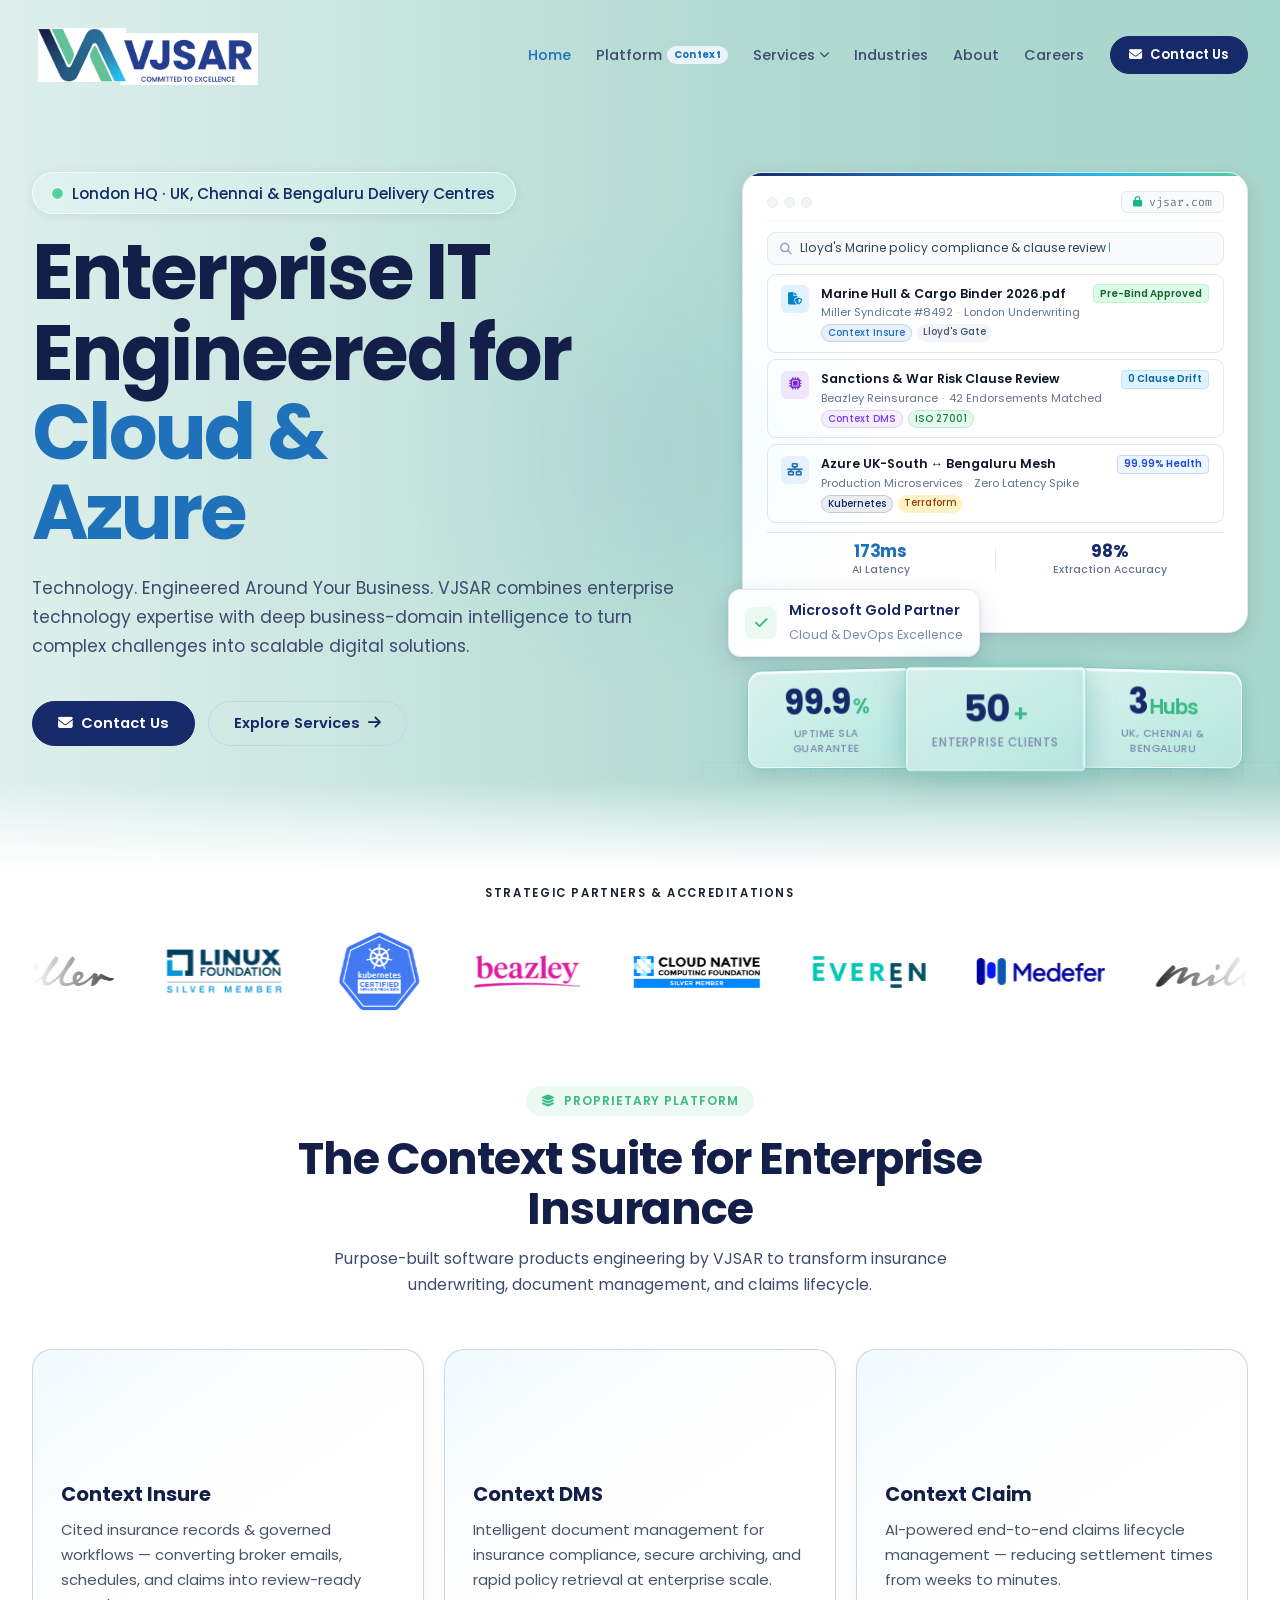
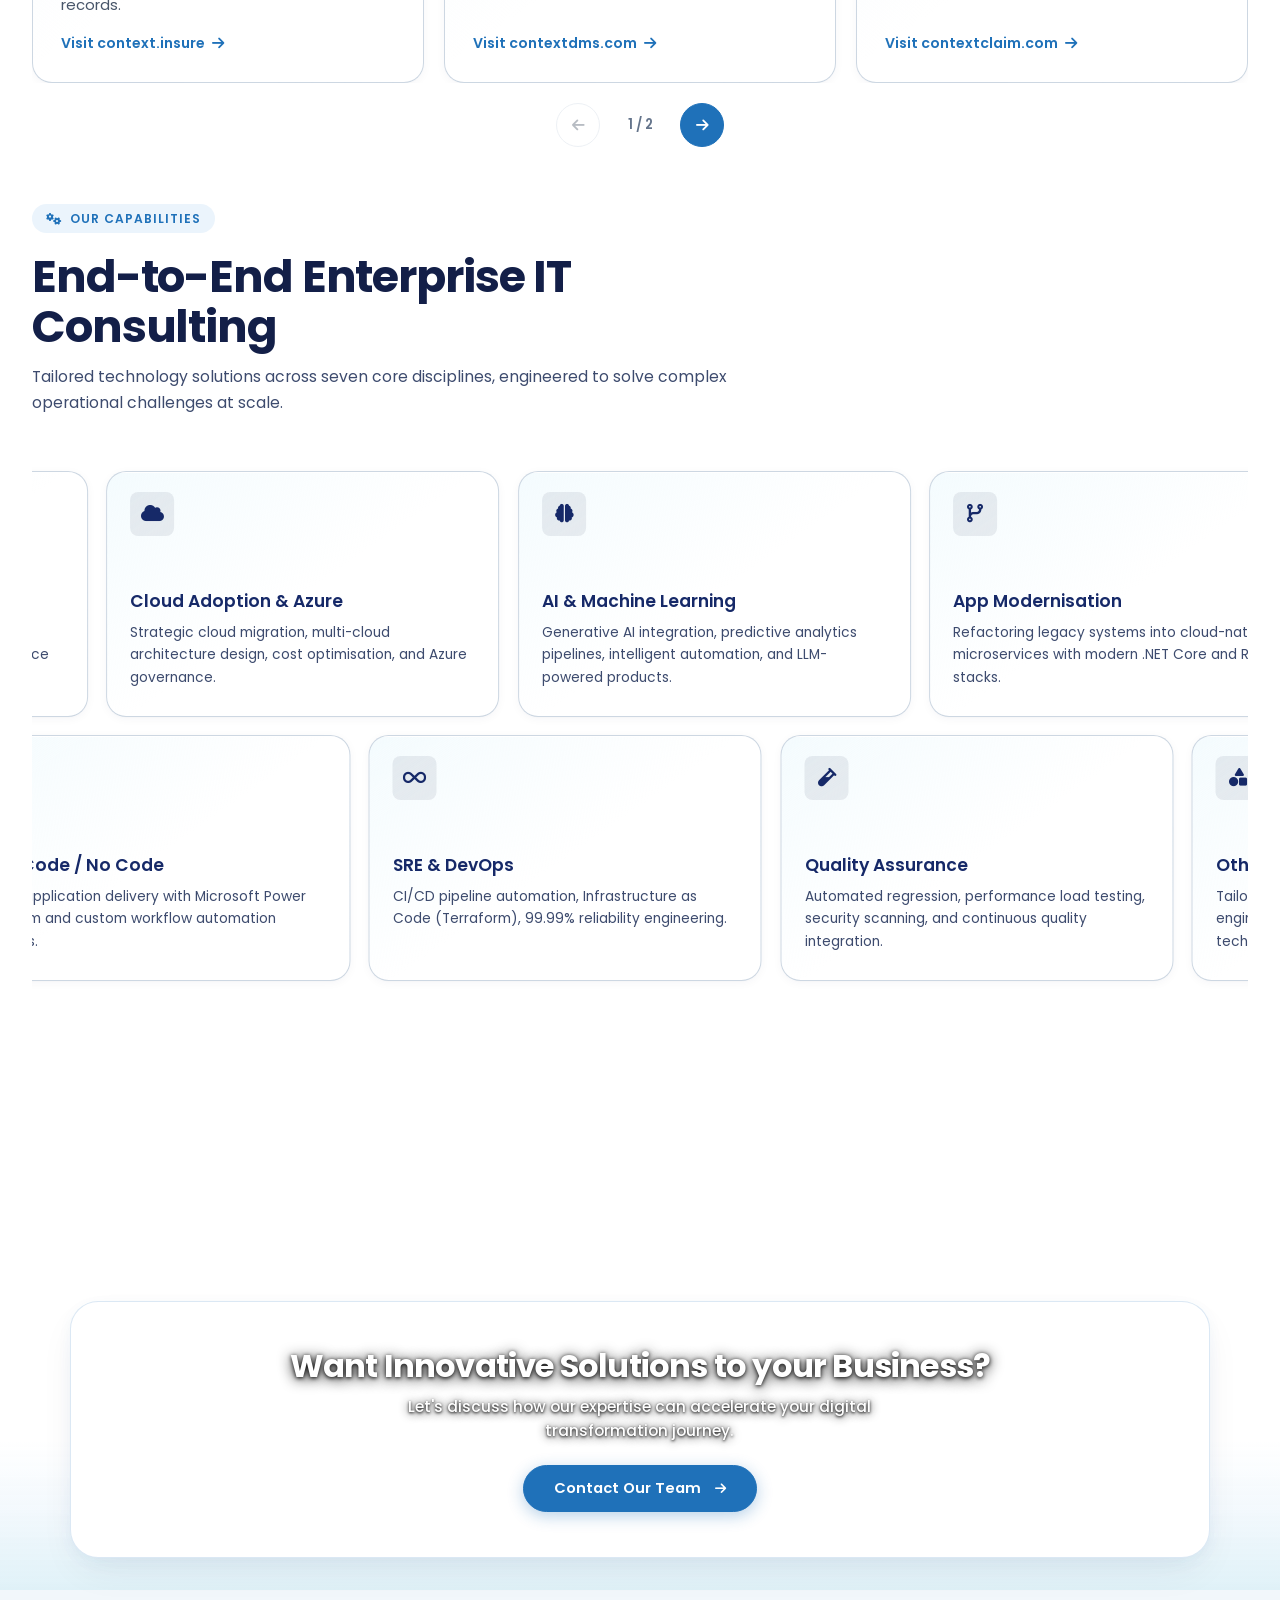
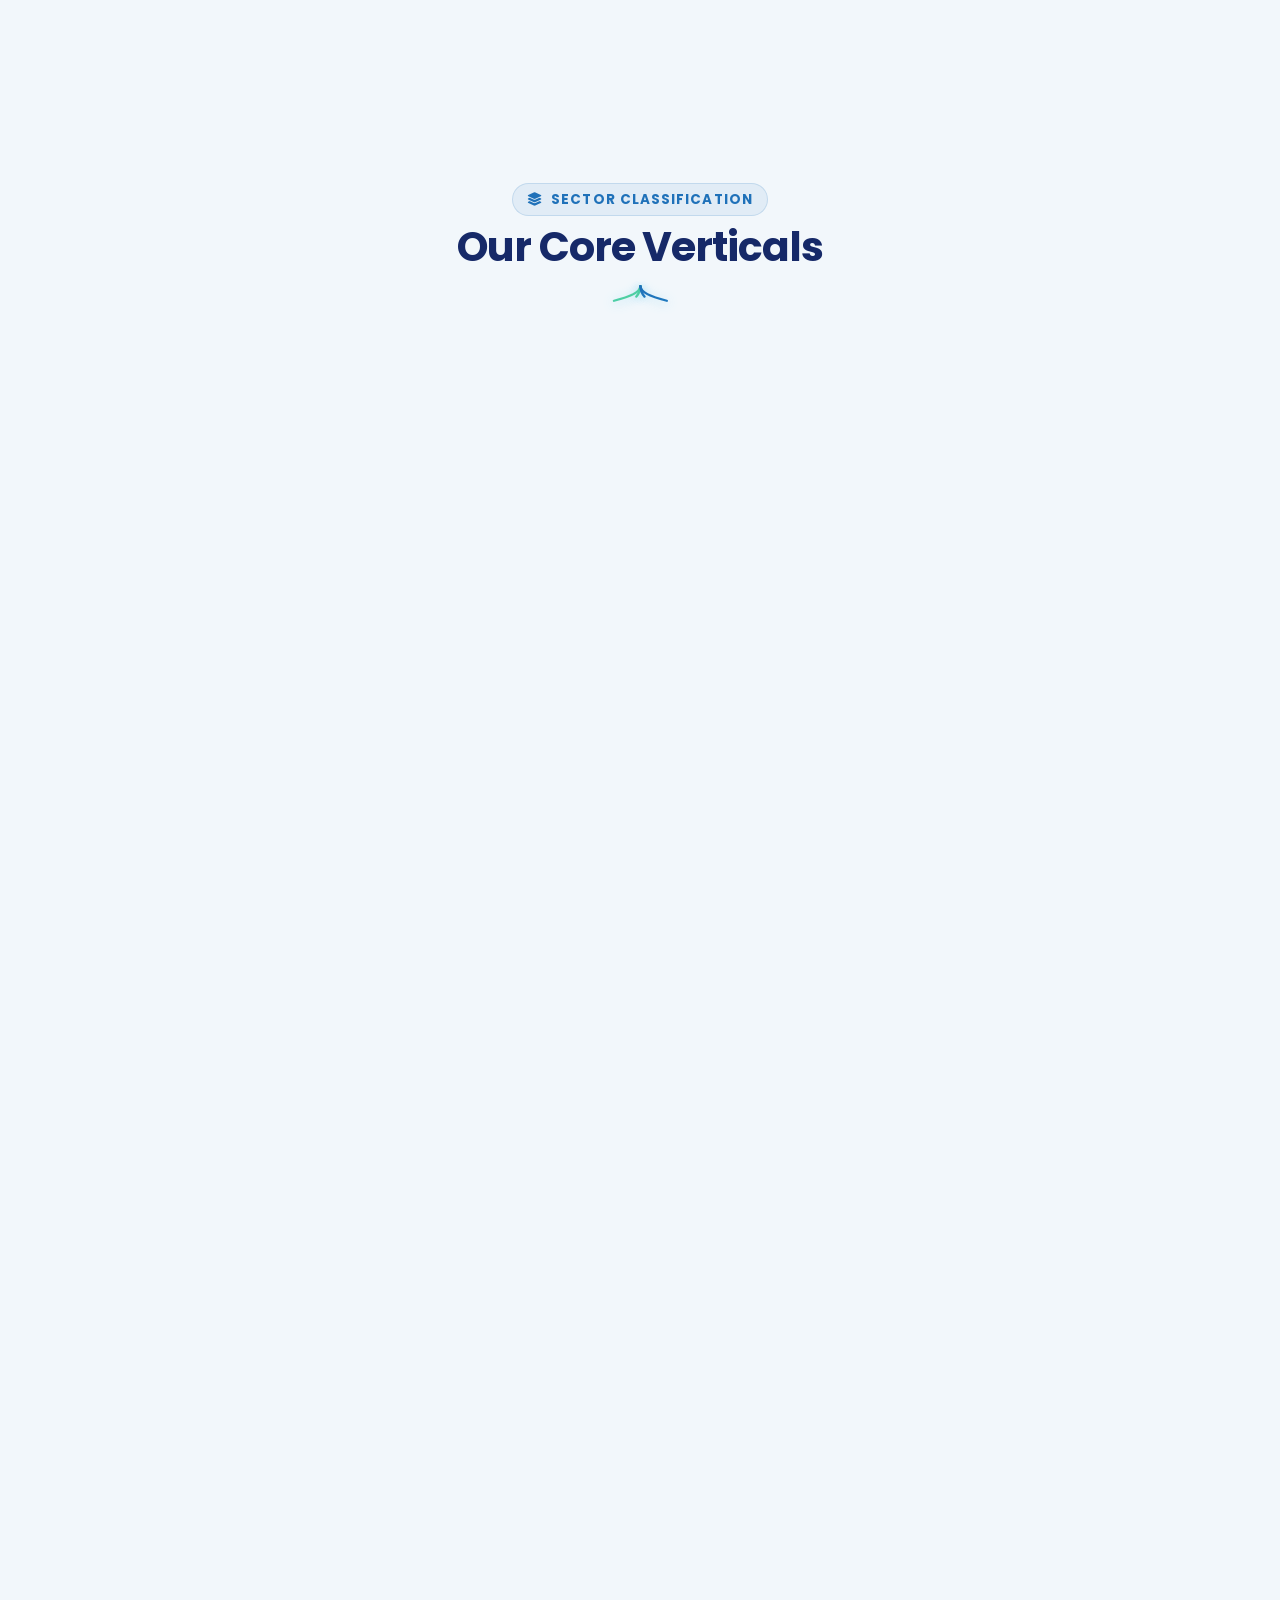
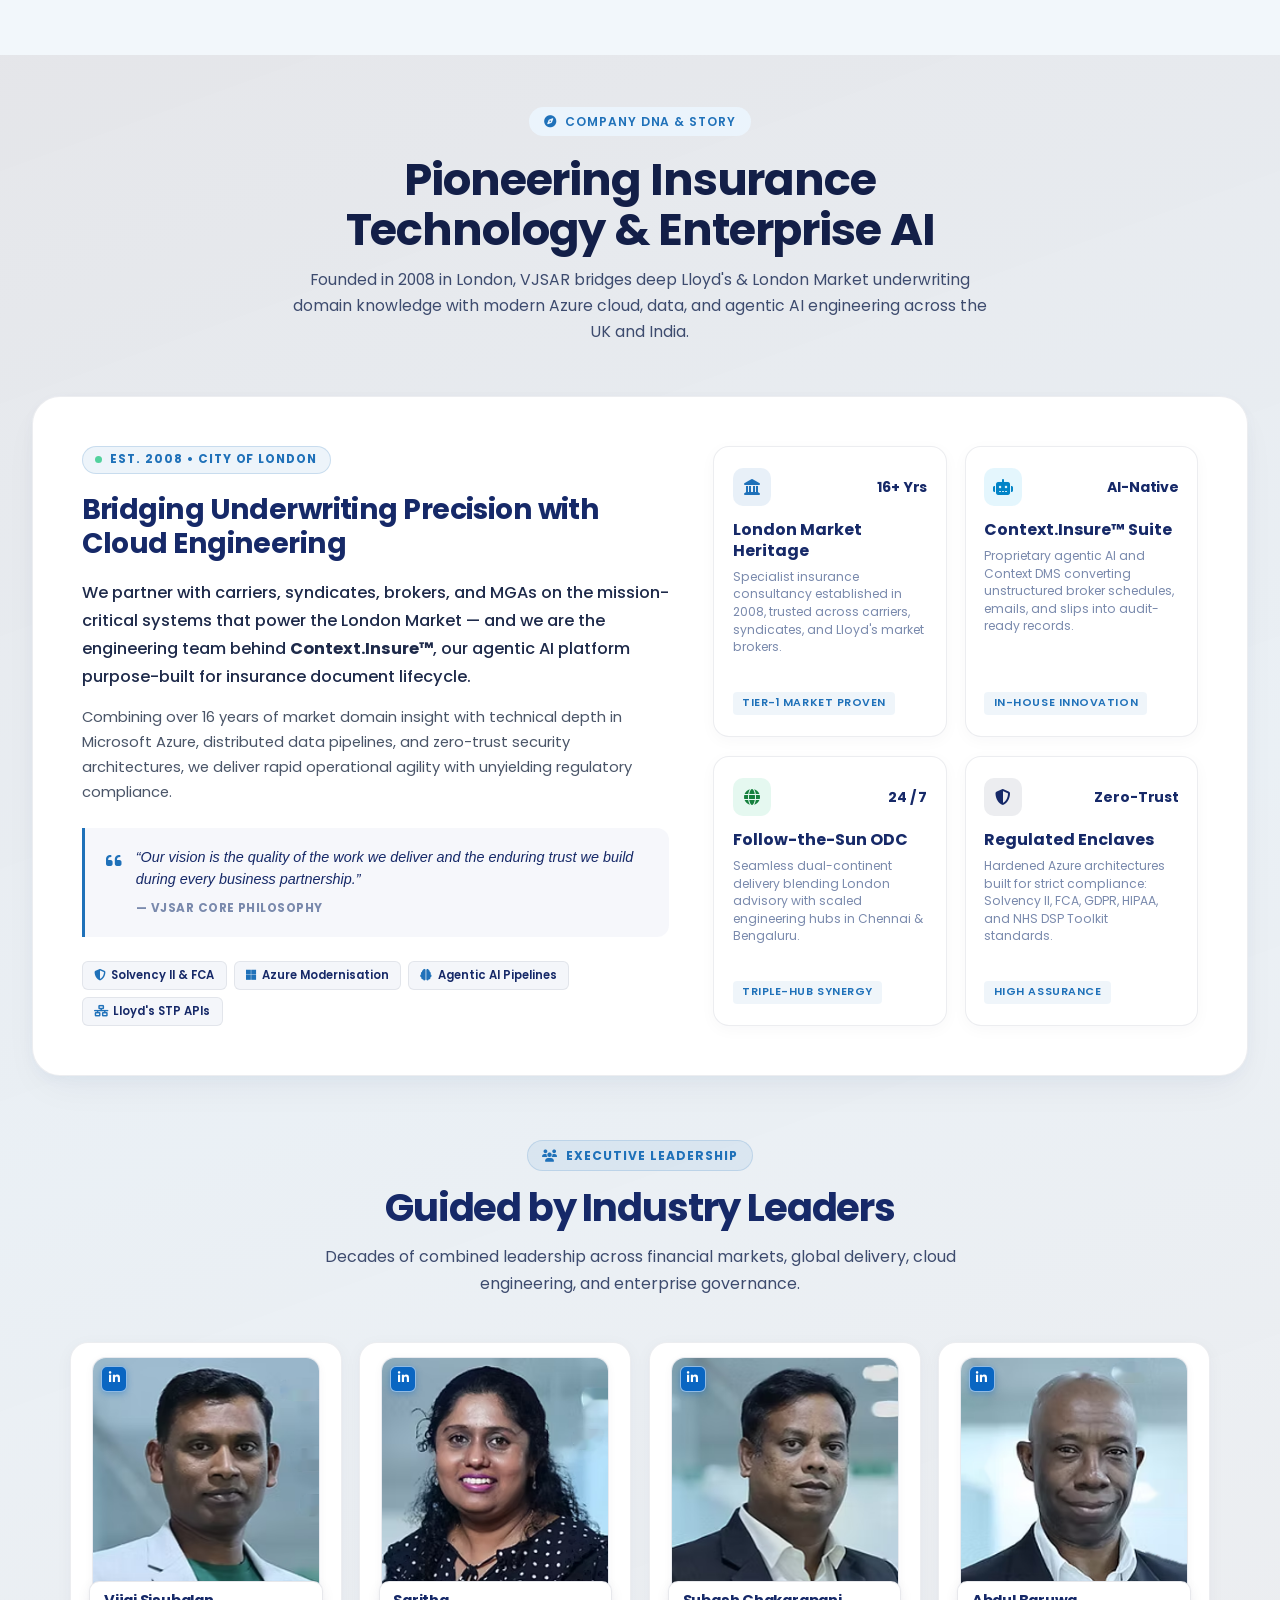
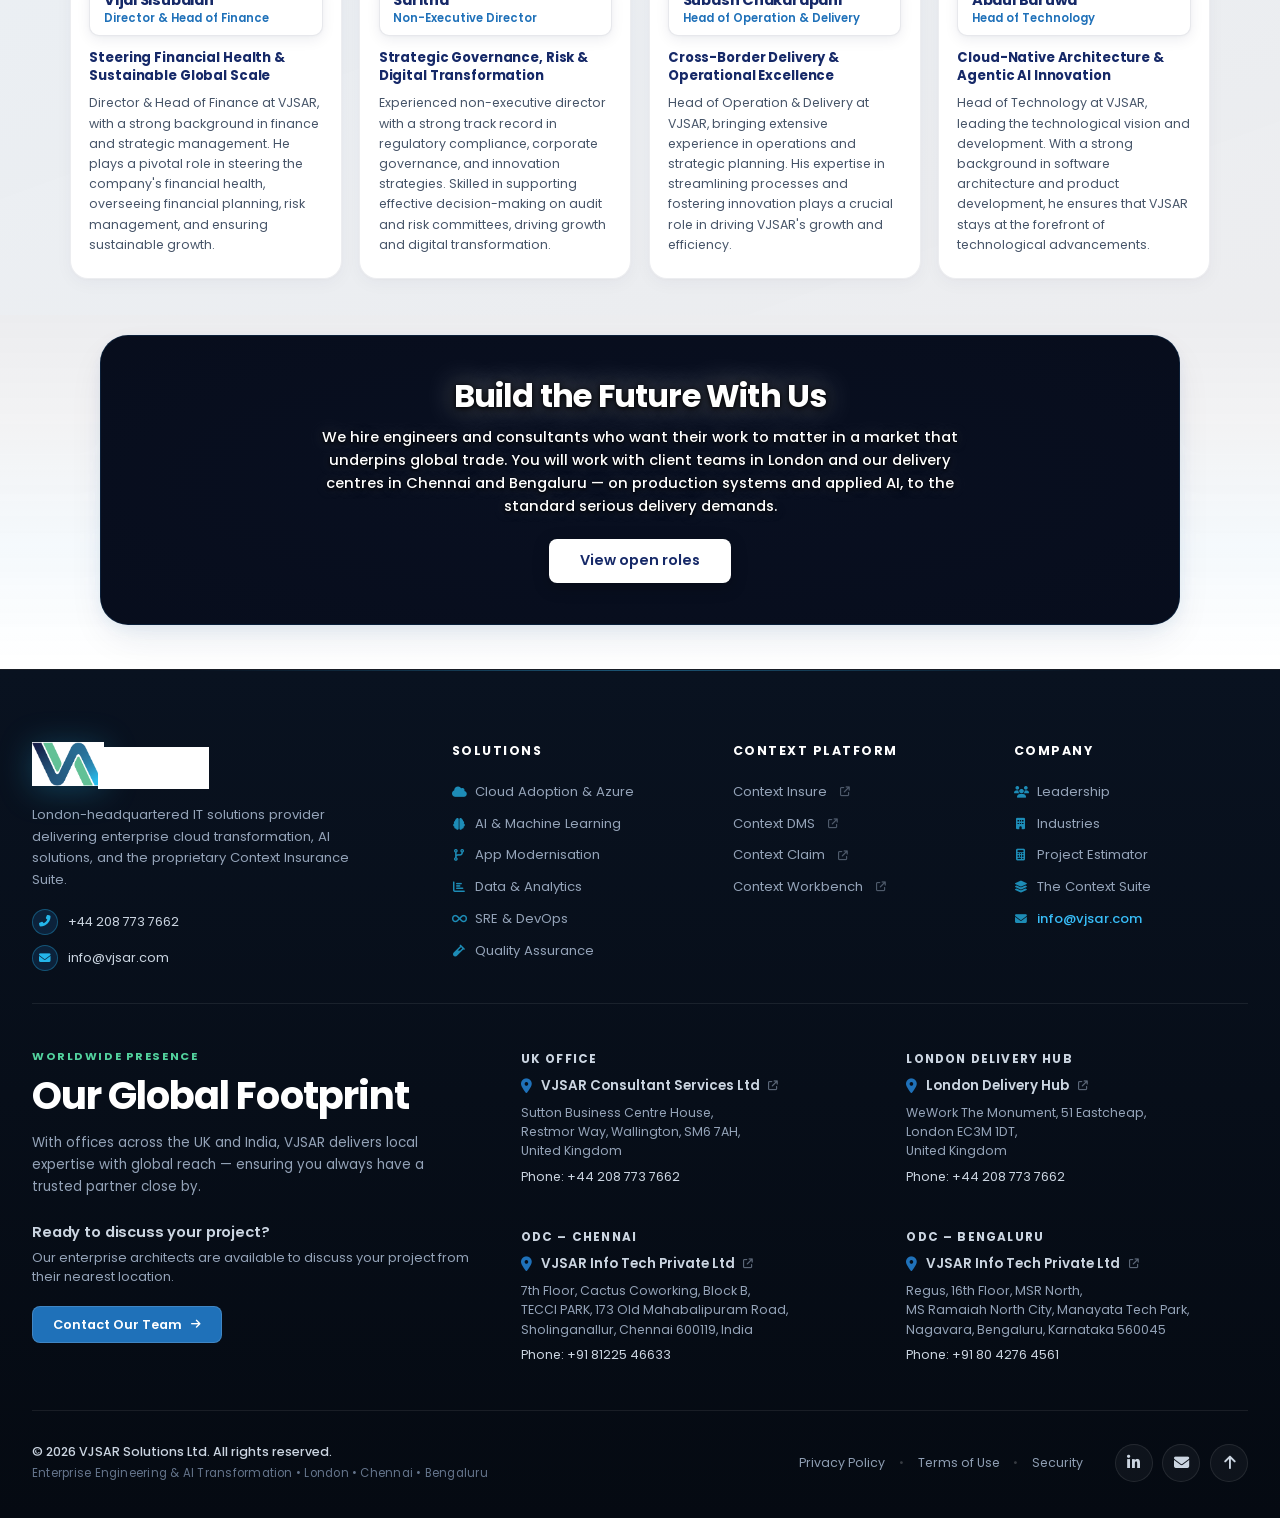
==== commit b0c39959: "Update VJSAR website with modern styling, leadership showcase, core verticals, careers pod, and clea" ====
--- a/index.html
+++ b/index.html
@@ -9,14 +9,17 @@
   <meta name="description"
     content="VJSAR is a London-headquartered IT consultancy specialising in Microsoft Azure cloud adoption, AI & machine learning, enterprise application modernisation, data analytics, and the Context Insurance Platform.">
 
-  <!-- Fonts & Icons -->
+  <!-- Favicon / Website Tab Icon -->
+  <link rel="icon" type="image/x-icon" href="favicon.ico?v=3">
+  <link rel="icon" type="image/png" sizes="64x64" href="favicon.png?v=3">
+  <link rel="apple-touch-icon" href="favicon.png?v=3">
   <link rel="preconnect" href="https://fonts.googleapis.com">
   <link rel="preconnect" href="https://fonts.gstatic.com" crossorigin>
   <link
     href="https://fonts.googleapis.com/css2?family=Fira+Code:wght@400;500&family=Poppins:wght@400;500;600;700&display=swap"
     rel="stylesheet">
   <link rel="stylesheet" href="https://cdnjs.cloudflare.com/ajax/libs/font-awesome/6.5.0/css/all.min.css">
-  <link rel="stylesheet" href="styles.css?v=95">
+  <link rel="stylesheet" href="styles.css?v=171">
 
 </head>
 
@@ -69,7 +72,8 @@
           </ul>
         </li>
         <li class="nav-item"><a href="#industries" class="nav-link">Industries</a></li>
-        <li class="nav-item"><a href="#team" class="nav-link">About</a></li>
+        <li class="nav-item"><a href="#about" class="nav-link">About</a></li>
+        <li class="nav-item"><a href="#careers" class="nav-link">Careers</a></li>
       </ul>
 
       <!-- Actions -->
@@ -88,7 +92,7 @@
   <!-- ════════════════════════════════════════════
      HERO
      ════════════════════════════════════════════ -->
-  <section class="hero">
+  <section class="hero" id="hero">
     <!-- Background video playing in hero banner (seamless continuous flow, horizontally flipped) -->
     <div class="hero-video-wrap">
       <video class="hero-bg-video" autoplay muted loop playsinline preload="auto">
@@ -222,8 +226,8 @@
                 </div>
                 <div class="metric-divider"></div>
                 <div class="console-metric">
-                  <div class="metric-val text-navy" data-count="12.4" data-suffix="M+" data-decimals="1"><span class="stat-num">0.0</span>M+</div>
-                  <div class="metric-label">Records Processed</div>
+                  <div class="metric-val text-navy" data-count="98" data-suffix="%" data-decimals="0"><span class="stat-num">0</span>%</div>
+                  <div class="metric-label">Extraction Accuracy</div>
                 </div>
               </div>
             </div>
@@ -378,9 +382,11 @@
               <video class="pf-card-video" src="Flowww.mp4" muted loop playsinline></video>
               <div class="pf-card-overlay"></div>
               <div class="pf-card-content">
-                <div class="pf-card-icon"><i class="fas fa-shield-halved"></i></div>
-                <h3 class="pf-card-title">Context Insure</h3>
-                <p class="pf-card-desc">Cited insurance records &amp; governed workflows — converting broker emails, schedules, and claims into review-ready records.</p>
+                <div class="pf-card-info">
+                  <div class="pf-card-icon"><i class="fas fa-shield-halved"></i></div>
+                  <h3 class="pf-card-title">Context Insure</h3>
+                  <p class="pf-card-desc">Cited insurance records &amp; governed workflows — converting broker emails, schedules, and claims into review-ready records.</p>
+                </div>
                 <ul class="pf-card-features">
                   <li><i class="fas fa-check"></i> Cited Submission &amp; Intake Records</li>
                   <li><i class="fas fa-check"></i> Governed Underwriting Pre-Bind Gates</li>
@@ -395,9 +401,11 @@
               <video class="pf-card-video" src="Flowww.mp4" muted loop playsinline></video>
               <div class="pf-card-overlay"></div>
               <div class="pf-card-content">
-                <div class="pf-card-icon"><i class="fas fa-folder-open"></i></div>
-                <h3 class="pf-card-title">Context DMS</h3>
-                <p class="pf-card-desc">Intelligent document management for insurance compliance, secure archiving, and rapid policy retrieval at enterprise scale.</p>
+                <div class="pf-card-info">
+                  <div class="pf-card-icon"><i class="fas fa-folder-open"></i></div>
+                  <h3 class="pf-card-title">Context DMS</h3>
+                  <p class="pf-card-desc">Intelligent document management for insurance compliance, secure archiving, and rapid policy retrieval at enterprise scale.</p>
+                </div>
                 <ul class="pf-card-features">
                   <li><i class="fas fa-check"></i> AI-powered OCR &amp; Document Indexing</li>
                   <li><i class="fas fa-check"></i> Audit-Ready Compliance Vaults</li>
@@ -412,9 +420,11 @@
               <video class="pf-card-video" src="Flowww.mp4" muted loop playsinline></video>
               <div class="pf-card-overlay"></div>
               <div class="pf-card-content">
-                <div class="pf-card-icon"><i class="fas fa-clipboard-check"></i></div>
-                <h3 class="pf-card-title">Context Claim</h3>
-                <p class="pf-card-desc">AI-powered end-to-end claims lifecycle management — reducing settlement times from weeks to minutes.</p>
+                <div class="pf-card-info">
+                  <div class="pf-card-icon"><i class="fas fa-clipboard-check"></i></div>
+                  <h3 class="pf-card-title">Context Claim</h3>
+                  <p class="pf-card-desc">AI-powered end-to-end claims lifecycle management — reducing settlement times from weeks to minutes.</p>
+                </div>
                 <ul class="pf-card-features">
                   <li><i class="fas fa-check"></i> Automated FNOL Processing</li>
                   <li><i class="fas fa-check"></i> Real-time Fraud Detection</li>
@@ -429,9 +439,11 @@
               <video class="pf-card-video" src="Flowww.mp4" muted loop playsinline></video>
               <div class="pf-card-overlay"></div>
               <div class="pf-card-content">
-                <div class="pf-card-icon"><i class="fas fa-laptop-code"></i></div>
-                <h3 class="pf-card-title">Context Workbench</h3>
-                <p class="pf-card-desc">Low-code developer environment for rapidly building custom insurance workflows and automations without infrastructure complexity.</p>
+                <div class="pf-card-info">
+                  <div class="pf-card-icon"><i class="fas fa-laptop-code"></i></div>
+                  <h3 class="pf-card-title">Context Workbench</h3>
+                  <p class="pf-card-desc">Low-code developer environment for rapidly building custom insurance workflows and automations without infrastructure complexity.</p>
+                </div>
                 <ul class="pf-card-features">
                   <li><i class="fas fa-check"></i> Visual Workflow Builder</li>
                   <li><i class="fas fa-check"></i> Pre-built Insurance API Connectors</li>
@@ -459,8 +471,8 @@
   <!-- ════════════════════════════════════════════
      SERVICES
      ════════════════════════════════════════════ -->
-  <section id="services" class="section section-white">
-    <div class="container">
+  <section id="services" class="section section-bg-white svc-pin-section">
+    <div class="container svc-header-container">
       <div class="section-header reveal-left">
         <div class="section-line"></div>
         <span class="eyebrow"><i class="fas fa-cogs"></i> Our Capabilities</span>
@@ -468,125 +480,177 @@
         <p>Tailored technology solutions across seven core disciplines, engineered to solve complex operational
           challenges at scale.</p>
       </div>
-
-      <div class="services-grid">
-        <!-- 01 Cloud Adoption & Azure -->
-        <div class="service-card svc-video-card">
-          <video class="svc-bg-video" src="Flowy.mp4" muted loop playsinline preload="auto"></video>
-          <span class="svc-num">01</span>
-          <div class="svc-icon"><i class="fas fa-cloud"></i></div>
-          <h4 class="svc-title">Cloud Adoption &amp; Azure</h4>
-          <p class="svc-desc">Strategic cloud migration, multi-cloud architecture design, cost optimisation, and Azure
-            governance.</p>
-          <div class="svc-tags">
-            <span class="tag">Azure Migration</span>
-            <span class="tag">FinOps</span>
-            <span class="tag">Cloud Security</span>
-          </div>
-        </div>
-
-        <!-- 02 AI & Machine Learning -->
-        <div class="service-card svc-video-card" id="svc-ai-card">
-          <video class="svc-bg-video" src="Flowy.mp4" muted loop playsinline preload="auto"></video>
-          <span class="svc-num">02</span>
-          <div class="svc-icon"><i class="fas fa-brain"></i></div>
-          <h4 class="svc-title">AI &amp; Machine Learning</h4>
-          <p class="svc-desc">Generative AI integration, predictive analytics pipelines, intelligent automation, and
-            LLM-powered products.</p>
-          <div class="svc-tags">
-            <span class="tag">LLM Integration</span>
-            <span class="tag">Predictive Models</span>
-            <span class="tag">NLP</span>
-          </div>
-        </div>
-
-        <!-- 03 Application Modernisation -->
-        <div class="service-card svc-video-card">
-          <video class="svc-bg-video" src="Flowy.mp4" muted loop playsinline preload="auto"></video>
-          <span class="svc-num">03</span>
-          <div class="svc-icon"><i class="fas fa-code-branch"></i></div>
-          <h4 class="svc-title">App Modernisation</h4>
-          <p class="svc-desc">Refactoring legacy systems into cloud-native microservices with modern .NET Core and React
-            stacks.</p>
-          <div class="svc-tags">
-            <span class="tag">Microservices</span>
-            <span class="tag">.NET Core</span>
-            <span class="tag">React</span>
-          </div>
-        </div>
-
-        <!-- 04 Data & Analytics -->
-        <div class="service-card svc-video-card">
-          <video class="svc-bg-video" src="Flowy.mp4" muted loop playsinline preload="auto"></video>
-          <span class="svc-num">04</span>
-          <div class="svc-icon"><i class="fas fa-chart-bar"></i></div>
-          <h4 class="svc-title">Data &amp; Analytics</h4>
-          <p class="svc-desc">Enterprise data warehousing, real-time BI dashboards, ETL pipelines, and data governance
-            frameworks.</p>
-          <div class="svc-tags">
-            <span class="tag">Power BI</span>
-            <span class="tag">Data Factory</span>
-            <span class="tag">ETL</span>
-          </div>
-        </div>
-
-        <!-- 05 Low Code / No Code -->
-        <div class="service-card svc-video-card">
-          <video class="svc-bg-video" src="Flowy.mp4" muted loop playsinline preload="auto"></video>
-          <span class="svc-num">05</span>
-          <div class="svc-icon"><i class="fas fa-cubes"></i></div>
-          <h4 class="svc-title">Low Code / No Code</h4>
-          <p class="svc-desc">Rapid application delivery with Microsoft Power Platform and custom workflow automation
-            engines.</p>
-          <div class="svc-tags">
-            <span class="tag">Power Apps</span>
-            <span class="tag">Power Automate</span>
-            <span class="tag">Rapid MVP</span>
-          </div>
-        </div>
-
-        <!-- 06 SRE & DevOps -->
-        <div class="service-card svc-video-card">
-          <video class="svc-bg-video" src="Flowy.mp4" muted loop playsinline preload="auto"></video>
-          <span class="svc-num">06</span>
-          <div class="svc-icon"><i class="fas fa-infinity"></i></div>
-          <h4 class="svc-title">SRE &amp; DevOps</h4>
-          <p class="svc-desc">CI/CD pipeline automation, Infrastructure as Code (Terraform), 99.99% reliability
-            engineering.</p>
-          <div class="svc-tags">
-            <span class="tag">Terraform</span>
-            <span class="tag">Kubernetes</span>
-            <span class="tag">CI/CD</span>
-          </div>
-        </div>
-
-        <!-- 07 Quality Assurance & Testing -->
-        <div class="service-card svc-video-card">
-          <video class="svc-bg-video" src="Flowy.mp4" muted loop playsinline preload="auto"></video>
-          <span class="svc-num">07</span>
-          <div class="svc-icon"><i class="fas fa-vial"></i></div>
-          <h4 class="svc-title">Quality Assurance</h4>
-          <p class="svc-desc">Automated regression, performance load testing, security scanning, and continuous quality
-            integration.</p>
-          <div class="svc-tags">
-            <span class="tag">Selenium</span>
-            <span class="tag">Load Testing</span>
-            <span class="tag">Security Audit</span>
-          </div>
-        </div>
-
-        <!-- 08 Other Services -->
-        <div class="service-card svc-video-card">
-          <video class="svc-bg-video" src="Flowy.mp4" muted loop playsinline preload="auto"></video>
-          <span class="svc-num">08</span>
-          <div class="svc-icon"><i class="fas fa-shapes"></i></div>
-          <h4 class="svc-title">Other Services</h4>
-          <p class="svc-desc">Tailored enterprise IT advisory, bespoke software engineering, cybersecurity, and
-            specialized technical consulting.</p>
-          <div class="svc-tags">
-            <span class="tag">IT Advisory</span>
-            <span class="tag">Cybersecurity</span>
-            <span class="tag">Custom Dev</span>
+    </div>
+
+    <!-- Pinned Scroll Track for Grids -->
+    <div class="svc-scroll-track" id="svcScrollTrack">
+      <div class="svc-sticky-viewport" id="svcStickyViewport">
+        <div class="container svc-viewport-container">
+          <div class="svc-dual-viewport" id="svcDualViewport">
+        <!-- Row 1 Track: Cards 4, 1, 2, 3 (moves left-to-right to reveal card 4) -->
+        <div class="svc-track-row" id="svcTrackRow1">
+          <!-- 04 Data & Analytics -->
+          <div class="service-card svc-video-card" data-card="4">
+            <video class="svc-bg-video" src="Flowy.mp4" muted loop playsinline preload="auto"></video>
+            <div class="svc-icon"><i class="fas fa-chart-bar"></i></div>
+            <div class="svc-info">
+              <h4 class="svc-title">Data &amp; Analytics</h4>
+              <p class="svc-desc">Enterprise data warehousing, real-time BI dashboards, ETL pipelines, and data governance
+                frameworks.</p>
+            </div>
+            <div class="svc-tags">
+              <span class="tag">Power BI</span>
+              <span class="tag">Data Factory</span>
+              <span class="tag">ETL</span>
+            </div>
+          </div>
+
+          <!-- 01 Cloud Adoption & Azure -->
+          <div class="service-card svc-video-card" data-card="1">
+            <video class="svc-bg-video" src="Flowy.mp4" muted loop playsinline preload="auto"></video>
+            <div class="svc-icon"><i class="fas fa-cloud"></i></div>
+            <div class="svc-info">
+              <h4 class="svc-title">Cloud Adoption &amp; Azure</h4>
+              <p class="svc-desc">Strategic cloud migration, multi-cloud architecture design, cost optimisation, and Azure
+                governance.</p>
+            </div>
+            <div class="svc-tags">
+              <span class="tag">Azure Migration</span>
+              <span class="tag">FinOps</span>
+              <span class="tag">Cloud Security</span>
+            </div>
+          </div>
+
+          <!-- 02 AI & Machine Learning -->
+          <div class="service-card svc-video-card" id="svc-ai-card" data-card="2">
+            <video class="svc-bg-video" src="Flowy.mp4" muted loop playsinline preload="auto"></video>
+            <div class="svc-icon"><i class="fas fa-brain"></i></div>
+            <div class="svc-info">
+              <h4 class="svc-title">AI &amp; Machine Learning</h4>
+              <p class="svc-desc">Generative AI integration, predictive analytics pipelines, intelligent automation, and
+                LLM-powered products.</p>
+            </div>
+            <div class="svc-tags">
+              <span class="tag">LLM Integration</span>
+              <span class="tag">Predictive Models</span>
+              <span class="tag">NLP</span>
+            </div>
+          </div>
+
+          <!-- 03 Application Modernisation -->
+          <div class="service-card svc-video-card" data-card="3">
+            <video class="svc-bg-video" src="Flowy.mp4" muted loop playsinline preload="auto"></video>
+            <div class="svc-icon"><i class="fas fa-code-branch"></i></div>
+            <div class="svc-info">
+              <h4 class="svc-title">App Modernisation</h4>
+              <p class="svc-desc">Refactoring legacy systems into cloud-native microservices with modern .NET Core and React
+                stacks.</p>
+            </div>
+            <div class="svc-tags">
+              <span class="tag">Microservices</span>
+              <span class="tag">.NET Core</span>
+              <span class="tag">React</span>
+            </div>
+          </div>
+        </div>
+
+        <!-- Row 2 Track: Cards 5, 6, 7, 8 -->
+        <div class="svc-track-row" id="svcTrackRow2">
+          <!-- 05 Low Code / No Code -->
+          <div class="service-card svc-video-card" data-card="5">
+            <video class="svc-bg-video" src="Flowy.mp4" muted loop playsinline preload="auto"></video>
+            <div class="svc-icon"><i class="fas fa-cubes"></i></div>
+            <div class="svc-info">
+              <h4 class="svc-title">Low Code / No Code</h4>
+              <p class="svc-desc">Rapid application delivery with Microsoft Power Platform and custom workflow automation
+                engines.</p>
+            </div>
+            <div class="svc-tags">
+              <span class="tag">Power Apps</span>
+              <span class="tag">Power Automate</span>
+              <span class="tag">Rapid MVP</span>
+            </div>
+          </div>
+
+          <!-- 06 SRE & DevOps -->
+          <div class="service-card svc-video-card" data-card="6">
+            <video class="svc-bg-video" src="Flowy.mp4" muted loop playsinline preload="auto"></video>
+            <div class="svc-icon"><i class="fas fa-infinity"></i></div>
+            <div class="svc-info">
+              <h4 class="svc-title">SRE &amp; DevOps</h4>
+              <p class="svc-desc">CI/CD pipeline automation, Infrastructure as Code (Terraform), 99.99% reliability
+                engineering.</p>
+            </div>
+            <div class="svc-tags">
+              <span class="tag">Terraform</span>
+              <span class="tag">Kubernetes</span>
+              <span class="tag">CI/CD</span>
+            </div>
+          </div>
+
+          <!-- 07 Quality Assurance & Testing -->
+          <div class="service-card svc-video-card" data-card="7">
+            <video class="svc-bg-video" src="Flowy.mp4" muted loop playsinline preload="auto"></video>
+            <div class="svc-icon"><i class="fas fa-vial"></i></div>
+            <div class="svc-info">
+              <h4 class="svc-title">Quality Assurance</h4>
+              <p class="svc-desc">Automated regression, performance load testing, security scanning, and continuous quality
+                integration.</p>
+            </div>
+            <div class="svc-tags">
+              <span class="tag">Selenium</span>
+              <span class="tag">Load Testing</span>
+              <span class="tag">Security Audit</span>
+            </div>
+          </div>
+
+          <!-- 08 Other Services -->
+          <div class="service-card svc-video-card" data-card="8">
+            <video class="svc-bg-video" src="Flowy.mp4" muted loop playsinline preload="auto"></video>
+            <div class="svc-icon"><i class="fas fa-shapes"></i></div>
+            <div class="svc-info">
+              <h4 class="svc-title">Other Services</h4>
+              <p class="svc-desc">Tailored enterprise IT advisory, bespoke software engineering, cybersecurity, and
+                specialized technical consulting.</p>
+            </div>
+            <div class="svc-tags">
+              <span class="tag">IT Advisory</span>
+              <span class="tag">Cybersecurity</span>
+              <span class="tag">Custom Dev</span>
+            </div>
+          </div>
+        </div>
+      </div>
+    </div>
+  </div>
+  </div>
+  </section>
+
+  <!-- ════════════════════════════════════════════
+     INTERSTITIAL CTA BANNER (Breakout Conversion Pod)
+     ════════════════════════════════════════════ -->
+  <section class="section-cta-breakout">
+    <div class="container">
+      <div class="cta-banner-card">
+        <!-- Background Video (1.mp4) -->
+        <div class="cta-banner-video-wrap">
+          <video class="cta-banner-bg-video" autoplay muted loop playsinline preload="auto" src="1.mp4">
+            <source src="1.mp4" type="video/mp4">
+          </video>
+          <div class="cta-banner-overlay"></div>
+        </div>
+
+        <!-- Atmospheric Glow Accent -->
+        <div class="cta-banner-glow"></div>
+
+        <!-- Content -->
+        <div class="cta-banner-content">
+          <h2 class="cta-banner-title">Want Innovative Solutions to your Business?</h2>
+          <p class="cta-banner-desc">Let's discuss how our expertise can accelerate your digital transformation journey.</p>
+          <div class="cta-banner-action">
+            <button class="btn btn-cta-white open-modal">
+              Contact Our Team <i class="fas fa-arrow-right" style="font-size:0.8rem;margin-left:0.4rem;"></i>
+            </button>
           </div>
         </div>
       </div>
@@ -594,123 +658,589 @@
   </section>
 
   <!-- ════════════════════════════════════════════
-     INDUSTRIES
+     INDUSTRIES (In-Place Flowchart to Enterprise Bento Cockpit Transition)
      ════════════════════════════════════════════ -->
-  <section id="industries" class="section section-bg-sky">
+  <section id="industries" class="section section-bg-sky bento-industries-section">
+    
+    <!-- Unified Master Scroll Track for Seamless In-Place Transition -->
+    <div class="industry-master-track" id="industryMasterTrack">
+      <div class="industry-sticky-stage" id="industryStickyStage">
+
+        <!-- ── STAGE LAYER 1: Core Verticals Flowchart (Initial View) ── -->
+        <div class="industry-stage-layer flowchart-layer" id="flowchartLayer">
+          <div class="container flowchart-container">
+
+            <!-- Initial Header: Only "Our Core Verticals" -->
+            <div class="flowchart-header" id="flowchartHeader">
+              <span class="flowchart-eyebrow"><i class="fas fa-layer-group"></i> Sector Classification</span>
+              <h2 class="flowchart-title">Our Core Verticals</h2>
+            </div>
+
+            <!-- Pencil-Drawn Smooth Bezier Curves (Branching out from center) -->
+            <div class="flowchart-svg-wrap">
+              <svg class="flowchart-svg" id="flowchartPencilSvg" viewBox="0 0 1200 90" preserveAspectRatio="none" fill="none">
+                <defs>
+                  <linearGradient id="pencilGrad" x1="0%" y1="0%" x2="100%" y2="0%">
+                    <stop offset="0%" stop-color="#1F71B9" />
+                    <stop offset="50%" stop-color="#24B6EA" />
+                    <stop offset="100%" stop-color="#52D19D" />
+                  </linearGradient>
+                </defs>
+                <!-- 4 Continuous Organic Bezier Curves branching smoothly like a hand-drawn pencil line -->
+                <path class="flow-pencil-path" id="pencilBranch1" d="M 600,0 C 600,45 142.5,35 142.5,86" stroke="url(#pencilGrad)" stroke-width="2.5" stroke-linecap="round" />
+                <path class="flow-pencil-path" id="pencilBranch2" d="M 600,0 C 600,45 447.5,40 447.5,86" stroke="url(#pencilGrad)" stroke-width="2.5" stroke-linecap="round" />
+                <path class="flow-pencil-path" id="pencilBranch3" d="M 600,0 C 600,45 752.5,40 752.5,86" stroke="url(#pencilGrad)" stroke-width="2.5" stroke-linecap="round" />
+                <path class="flow-pencil-path" id="pencilBranch4" d="M 600,0 C 600,45 1057.5,35 1057.5,86" stroke="url(#pencilGrad)" stroke-width="2.5" stroke-linecap="round" />
+              </svg>
+            </div>
+
+            <!-- 4 Classification Grids (No Explore Cockpit button, no hover pop-up) -->
+            <div class="flowchart-cards-row" id="flowchartCardsRow">
+              
+              <!-- Card 1: Insurance -->
+              <div class="flow-card" data-industry="insurance" role="button" tabindex="0" aria-label="Select Insurance Sector">
+                <div class="flow-card-top">
+                  <div class="flow-card-icon-wrap icon-blue">
+                    <i class="fas fa-shield-alt"></i>
+                  </div>
+                  <span class="flow-card-badge badge-blue">Context Suite</span>
+                </div>
+                <h4 class="flow-card-title">Insurance</h4>
+                <p class="flow-card-desc">AI claims intake, STP policy processing &amp; Lloyd's market integration.</p>
+                <div class="flow-card-chips">
+                  <span class="flow-chip"><i class="fas fa-bolt"></i> 98% Extraction</span>
+                  <span class="flow-chip"><i class="fas fa-shield-halved"></i> Solvency II</span>
+                </div>
+              </div>
+
+              <!-- Card 2: Banking -->
+              <div class="flow-card" data-industry="banking" role="button" tabindex="0" aria-label="Select Banking Sector">
+                <div class="flow-card-top">
+                  <div class="flow-card-icon-wrap icon-navy">
+                    <i class="fas fa-university"></i>
+                  </div>
+                  <span class="flow-card-badge badge-navy">PSD2 &amp; Core</span>
+                </div>
+                <h4 class="flow-card-title">Banking</h4>
+                <p class="flow-card-desc">Open banking APIs, core modernisation &amp; mTLS zero-trust security.</p>
+                <div class="flow-card-chips">
+                  <span class="flow-chip"><i class="fas fa-lock"></i> mTLS Zero-Trust</span>
+                  <span class="flow-chip"><i class="fas fa-server"></i> 99.99% SLA</span>
+                </div>
+              </div>
+
+              <!-- Card 3: Financial Services -->
+              <div class="flow-card" data-industry="finance" role="button" tabindex="0" aria-label="Select Financial Services Sector">
+                <div class="flow-card-top">
+                  <div class="flow-card-icon-wrap icon-cyan">
+                    <i class="fas fa-coins"></i>
+                  </div>
+                  <span class="flow-card-badge badge-cyan">Market Data</span>
+                </div>
+                <h4 class="flow-card-title">Financial Services</h4>
+                <p class="flow-card-desc">Low-latency telemetry feeds, algorithmic execution &amp; MiFID II pipelines.</p>
+                <div class="flow-card-chips">
+                  <span class="flow-chip"><i class="fas fa-chart-line"></i> &lt;5ms Latency</span>
+                  <span class="flow-chip"><i class="fas fa-file-contract"></i> MiFID II</span>
+                </div>
+              </div>
+
+              <!-- Card 4: Healthcare -->
+              <div class="flow-card" data-industry="healthcare" role="button" tabindex="0" aria-label="Select Healthcare Sector">
+                <div class="flow-card-top">
+                  <div class="flow-card-icon-wrap icon-green">
+                    <i class="fas fa-heartbeat"></i>
+                  </div>
+                  <span class="flow-card-badge badge-green">HIPAA &amp; FHIR</span>
+                </div>
+                <h4 class="flow-card-title">Healthcare</h4>
+                <p class="flow-card-desc">Clinical cloud enclaves, patient records &amp; NHS DSP toolkit compliance.</p>
+                <div class="flow-card-chips">
+                  <span class="flow-chip"><i class="fas fa-notes-medical"></i> HL7 FHIR</span>
+                  <span class="flow-chip"><i class="fas fa-shield-heart"></i> DSP Standards</span>
+                </div>
+              </div>
+
+            </div><!-- /flowchart-cards-row -->
+          </div><!-- /flowchart-container -->
+        </div><!-- /flowchart-layer -->
+
+
+        <!-- ── STAGE LAYER 2: Industry Expertise & Bento Cockpit (In-Place Transition) ── -->
+        <div class="industry-stage-layer bento-layer" id="bentoLayer">
+          <div class="container bento-inner-wrap" id="bentoInnerWrap">
+
+            <!-- Full Section Header (Fades in smoothly in the same place) -->
+            <div class="section-header bento-header" id="bentoHeader">
+              <div class="section-line"></div>
+              <span class="eyebrow"><i class="fas fa-building"></i> Industry Expertise</span>
+              <h2>Specialised Solutions for Regulated Markets</h2>
+              <p>Tailored technology frameworks built to meet strict compliance, security, and performance standards across
+                major financial and healthcare verticals.</p>
+            </div>
+
+            <!-- Apple-Style Sliding Segmented Tab Controller -->
+            <div class="bento-tab-container">
+              <div class="bento-tab-bar" id="bentoTabBar" role="tablist">
+                <div class="bento-tab-indicator" id="bentoTabIndicator"></div>
+
+                <button class="bento-tab-btn active" data-industry="insurance" role="tab" aria-selected="true">
+                  <span class="btb-icon"><i class="fas fa-shield-alt"></i></span>
+                  <span class="btb-text">
+                    <span class="btb-title">Insurance</span>
+                    <span class="btb-badge">Context Suite</span>
+                  </span>
+                </button>
+
+                <button class="bento-tab-btn" data-industry="banking" role="tab" aria-selected="false">
+                  <span class="btb-icon"><i class="fas fa-university"></i></span>
+                  <span class="btb-text">
+                    <span class="btb-title">Banking</span>
+                    <span class="btb-badge">PSD2 &amp; Core</span>
+                  </span>
+                </button>
+
+                <button class="bento-tab-btn" data-industry="finance" role="tab" aria-selected="false">
+                  <span class="btb-icon"><i class="fas fa-coins"></i></span>
+                  <span class="btb-text">
+                    <span class="btb-title">Financial Services</span>
+                    <span class="btb-badge">Market Data</span>
+                  </span>
+                </button>
+
+                <button class="bento-tab-btn" data-industry="healthcare" role="tab" aria-selected="false">
+                  <span class="btb-icon"><i class="fas fa-heartbeat"></i></span>
+                  <span class="btb-text">
+                    <span class="btb-title">Healthcare</span>
+                    <span class="btb-badge">HIPAA &amp; FHIR</span>
+                  </span>
+                </button>
+              </div>
+            </div>
+
+            <!-- Enterprise Bento Matrix -->
+            <div class="bento-cockpit-grid" id="bentoCockpitGrid">
+
+              <!-- Tile 1: Main Solution Core (Row 1, Span 7 cols) -->
+              <div class="bento-tile bento-hero-tile" id="bentoHeroTile">
+                <div class="bento-tile-glow"></div>
+                <div class="bento-tile-content">
+                  <div class="bento-tile-top">
+                    <span class="bento-domain-pill" id="bento-domain-badge">
+                      <i class="fas fa-shield-halved"></i> Mission-Critical Insurance
+                    </span>
+                    <span class="bento-live-badge">
+                      <span class="bento-live-ping"></span> Live Architecture
+                    </span>
+                  </div>
+
+                  <h3 class="bento-title" id="ind-title">Insurance &amp; Claims Modernisation</h3>
+                  <p class="bento-desc" id="ind-desc">
+                    Empowering insurers with intelligent automation, Context Claim processing, legacy refactoring, and AI-assisted underwriting.
+                  </p>
+
+                  <!-- Interactive Architecture Pipeline Flow -->
+                  <div class="bento-pipeline-wrap">
+                    <div class="bento-pipeline-label">End-to-End Enterprise Flow</div>
+                    <div class="bento-pipeline-track" id="bento-pipeline">
+                      <!-- Step 1: Ingest -->
+                      <div class="pipeline-step">
+                        <div class="step-badge">01 Ingest</div>
+                        <div class="step-icon"><i class="fas fa-inbox"></i></div>
+                        <div class="step-title">Broker Intake</div>
+                        <div class="step-sub">Context DMS Email &amp; Schedules</div>
+                      </div>
+                      <div class="pipeline-connector">
+                        <span class="pipeline-pulse"></span>
+                      </div>
+                      <!-- Step 2: Processing Engine -->
+                      <div class="pipeline-step active-step">
+                        <div class="step-badge">02 Core Engine</div>
+                        <div class="step-icon"><i class="fas fa-brain"></i></div>
+                        <div class="step-title">AI Clause Matching</div>
+                        <div class="step-sub">Automated Risk &amp; FNOL Triage</div>
+                      </div>
+                      <div class="pipeline-connector">
+                        <span class="pipeline-pulse"></span>
+                      </div>
+                      <!-- Step 3: Output / Governance -->
+                      <div class="pipeline-step">
+                        <div class="step-badge">03 Governed Gate</div>
+                        <div class="step-icon"><i class="fas fa-shield-check"></i></div>
+                        <div class="step-title">Pre-Bind Approval</div>
+                        <div class="step-sub">Solvency II &amp; Lloyd's Gate</div>
+                      </div>
+                    </div>
+                  </div>
+
+                  <div class="bento-cta-row">
+                    <button class="btn btn-primary open-modal" id="bento-cta-btn">
+                      <i class="fas fa-arrow-right"></i> Request Industry Brief
+                    </button>
+                    <span class="bento-cta-meta">
+                      <i class="fas fa-clock"></i> Typical architect response within 24h
+                    </span>
+                  </div>
+                </div>
+              </div>
+
+              <!-- Tile 2: Compliance & Regulatory Alignment (Row 1, Span 5 cols) -->
+              <div class="bento-tile bento-gov-tile" id="bentoGovTile">
+                <div class="bento-tile-glow"></div>
+                <div class="bento-tile-content">
+                  <div class="bento-tile-header">
+                    <div class="bento-header-left">
+                      <div class="bento-icon-box icon-navy">
+                        <i class="fas fa-building-columns"></i>
+                      </div>
+                      <div>
+                        <h4 class="bento-tile-heading" id="bento-gov-heading">Compliance Alignment</h4>
+                        <p class="bento-tile-sub" id="bento-gov-sub">Controls &amp; Governance Posture</p>
+                      </div>
+                    </div>
+                    <div class="bento-radar-badge">
+                      <span class="bento-radar-dot"></span>
+                      <span class="bento-radar-text" id="bento-gov-badge">Programme in Progress</span>
+                    </div>
+                  </div>
+
+                  <div class="bento-compliance-chips" id="bento-compliance-chips">
+                    <div class="bento-chip chip-green">
+                      <i class="fas fa-shield-halved"></i> Lloyd's — Market Ready
+                    </div>
+                    <div class="bento-chip chip-blue">
+                      <i class="fas fa-sliders"></i> ISO 27001 — Control Aligned
+                    </div>
+                    <div class="bento-chip chip-cyan">
+                      <i class="fas fa-drafting-compass"></i> SOC 2 — Designed For
+                    </div>
+                    <div class="bento-chip chip-navy">
+                      <i class="fas fa-database"></i> GDPR — Residency Ready
+                    </div>
+                  </div>
+
+                  <!-- Key Capabilities List (Moved to Tile 2 to eliminate space gaps) -->
+                  <ul class="bento-benefit-list" id="ind-list">
+                    <li><i class="fas fa-check-circle"></i> Automated Claims Intake via Context DMS</li>
+                    <li><i class="fas fa-check-circle"></i> Legacy Policy Admin Modernisation to Azure</li>
+                    <li><i class="fas fa-check-circle"></i> Real-time Fraud Detection &amp; Risk Analytics</li>
+                    <li><i class="fas fa-check-circle"></i> Solvency II &amp; FCA Compliance Architectures</li>
+                  </ul>
+
+                  <div class="bento-sovereignty-card">
+                    <div class="sov-icon"><i class="fas fa-earth-europe"></i></div>
+                    <div class="sov-text">
+                      <strong>Data Sovereignty &amp; Governance</strong>
+                      <span id="bento-sov-desc">100% UK &amp; EU Boundary Enclaves · Built to Support Solvency II &amp; FCA Reporting</span>
+                    </div>
+                  </div>
+                </div>
+              </div>
+
+              <!-- Tile 3: Live Telemetry & Performance Pod (Row 2, Span 6 cols) -->
+              <div class="bento-tile bento-telemetry-tile" id="bentoTelemetryTile">
+                <div class="bento-tile-glow"></div>
+                <div class="bento-tile-content">
+                  <div class="bento-tile-eyebrow">
+                    <i class="fas fa-chart-line"></i> Production Telemetry
+                  </div>
+
+                  <div class="bento-metrics-row">
+                    <div class="bento-metric-col">
+                      <div class="bento-metric-val text-builder" id="bento-stat1-num">98%</div>
+                      <div class="bento-metric-lbl" id="bento-stat1-label">ACORD &amp; FNOL Confidence</div>
+                    </div>
+                    <div class="bento-metric-divider"></div>
+                    <div class="bento-metric-col">
+                      <div class="bento-metric-val text-green" id="bento-stat2-num">&lt;2s</div>
+                      <div class="bento-metric-lbl" id="bento-stat2-label">Average AI Extraction</div>
+                    </div>
+                  </div>
+
+                  <p class="bento-stat-note" id="bento-stat-note">
+                    33% treaty claims processed via straight-through processing (STP)
+                  </p>
+                </div>
+              </div>
+
+              <!-- Tile 4: Cloud & Technology Ecosystem (Row 2, Span 6 cols) -->
+              <div class="bento-tile bento-ecosystem-tile" id="bentoEcosystemTile">
+                <div class="bento-tile-glow"></div>
+                <div class="bento-tile-content">
+                  <div class="bento-tile-eyebrow">
+                    <i class="fas fa-microchip"></i> Technology Stack
+                  </div>
+
+                  <div class="bento-tech-tags" id="bento-tech-stack">
+                    <span class="tech-tag tag-blue">Context Insure</span>
+                    <span class="tech-tag tag-purple">Azure OpenAI</span>
+                    <span class="tech-tag tag-cyan">Context DMS</span>
+                    <span class="tech-tag tag-green">Power Platform</span>
+                    <span class="tech-tag tag-navy">Azure Kubernetes</span>
+                  </div>
+
+                  <div class="bento-trust-footer">
+                    <i class="fas fa-shield-halved"></i>
+                    <span>Hardened Enterprise Standards</span>
+                  </div>
+                </div>
+              </div>
+
+            </div><!-- /bento-cockpit-grid -->
+          </div><!-- /bento-inner-wrap -->
+        </div><!-- /bento-layer -->
+
+      </div><!-- /industry-sticky-stage -->
+    </div><!-- /industry-master-track -->
+
+  </section>
+
+
+
+  <!-- ════════════════════════════════════════════
+     ABOUT & LEADERSHIP
+     ════════════════════════════════════════════ -->
+  <section id="about" class="section section-bg-navy about-flagship-section">
     <div class="container">
-      <div class="section-header reveal">
-        <div class="section-line"></div>
-        <span class="eyebrow"><i class="fas fa-building"></i> Industry Expertise</span>
-        <h2>Specialised Solutions for Regulated Markets</h2>
-        <p>Tailored technology frameworks built to meet strict compliance, security, and performance standards across
-          major financial and healthcare verticals.</p>
+
+      <!-- Section Header -->
+      <div class="section-header center reveal">
+        <div class="section-line" style="margin-inline:auto;"></div>
+        <span class="eyebrow"><i class="fas fa-compass"></i> Company DNA &amp; Story</span>
+        <h2>Pioneering Insurance Technology &amp; Enterprise AI</h2>
+        <p>Founded in 2008 in London, VJSAR bridges deep Lloyd's &amp; London Market underwriting domain knowledge with modern Azure cloud, data, and agentic AI engineering across the UK and India.</p>
       </div>
 
-      <div class="tab-row">
-        <button class="tab-btn active" data-industry="insurance"><i class="fas fa-shield-alt"></i> Insurance</button>
-        <button class="tab-btn" data-industry="banking"><i class="fas fa-university"></i> Banking</button>
-        <button class="tab-btn" data-industry="finance"><i class="fas fa-coins"></i> Financial Services</button>
-        <button class="tab-btn" data-industry="healthcare"><i class="fas fa-heartbeat"></i> Healthcare</button>
+      <!-- ── 1. DUAL-ENGINE FLAGSHIP POD ── -->
+      <div class="about-flagship-card reveal">
+        <div class="about-flagship-grid">
+
+          <!-- Left Column: Narrative & Philosophy -->
+          <div class="flagship-story-col">
+            <div class="flagship-badge">
+              <span class="pulse-dot"></span>
+              <span>Est. 2008 &bull; City of London</span>
+            </div>
+            <h3 class="flagship-story-title">Bridging Underwriting Precision with Cloud Engineering</h3>
+            <p class="flagship-lead">
+              We partner with carriers, syndicates, brokers, and MGAs on the mission-critical systems that power the London Market &mdash; and we are the engineering team behind <strong>Context.Insure&trade;</strong>, our agentic AI platform purpose-built for insurance document lifecycle.
+            </p>
+            <p class="flagship-sub">
+              Combining over 16 years of market domain insight with technical depth in Microsoft Azure, distributed data pipelines, and zero-trust security architectures, we deliver rapid operational agility with unyielding regulatory compliance.
+            </p>
+
+            <!-- Mission Thesis Quote Callout -->
+            <div class="flagship-quote-card">
+              <div class="quote-icon"><i class="fas fa-quote-left"></i></div>
+              <div class="quote-content">
+                <p>&ldquo;Our vision is the quality of the work we deliver and the enduring trust we build during every business partnership.&rdquo;</p>
+                <span class="quote-author">&mdash; VJSAR Core Philosophy</span>
+              </div>
+            </div>
+
+            <!-- Domain Tags -->
+            <div class="flagship-tags">
+              <span class="f-tag"><i class="fas fa-shield-alt"></i> Solvency II &amp; FCA</span>
+              <span class="f-tag"><i class="fab fa-microsoft"></i> Azure Modernisation</span>
+              <span class="f-tag"><i class="fas fa-brain"></i> Agentic AI Pipelines</span>
+              <span class="f-tag"><i class="fas fa-network-wired"></i> Lloyd's STP APIs</span>
+            </div>
+          </div>
+
+          <!-- Right Column: 4 Strategic Capability Pillars (2x2 Matrix) -->
+          <div class="flagship-matrix-col">
+            <div class="matrix-grid-2x2">
+
+              <!-- Pillar 1 -->
+              <div class="matrix-card">
+                <div class="matrix-card-top">
+                  <div class="matrix-icon icon-blue"><i class="fas fa-landmark"></i></div>
+                  <span class="matrix-metric">16+ Yrs</span>
+                </div>
+                <h4 class="matrix-card-title">London Market Heritage</h4>
+                <p class="matrix-card-desc">Specialist insurance consultancy established in 2008, trusted across carriers, syndicates, and Lloyd's market brokers.</p>
+                <div class="matrix-badge">Tier-1 Market Proven</div>
+              </div>
+
+              <!-- Pillar 2 -->
+              <div class="matrix-card">
+                <div class="matrix-card-top">
+                  <div class="matrix-icon icon-cyan"><i class="fas fa-robot"></i></div>
+                  <span class="matrix-metric">AI-Native</span>
+                </div>
+                <h4 class="matrix-card-title">Context.Insure&trade; Suite</h4>
+                <p class="matrix-card-desc">Proprietary agentic AI and Context DMS converting unstructured broker schedules, emails, and slips into audit-ready records.</p>
+                <div class="matrix-badge">In-House Innovation</div>
+              </div>
+
+              <!-- Pillar 3 -->
+              <div class="matrix-card">
+                <div class="matrix-card-top">
+                  <div class="matrix-icon icon-green"><i class="fas fa-globe"></i></div>
+                  <span class="matrix-metric">24 / 7</span>
+                </div>
+                <h4 class="matrix-card-title">Follow-the-Sun ODC</h4>
+                <p class="matrix-card-desc">Seamless dual-continent delivery blending London advisory with scaled engineering hubs in Chennai &amp; Bengaluru.</p>
+                <div class="matrix-badge">Triple-Hub Synergy</div>
+              </div>
+
+              <!-- Pillar 4 -->
+              <div class="matrix-card">
+                <div class="matrix-card-top">
+                  <div class="matrix-icon icon-navy"><i class="fas fa-shield-halved"></i></div>
+                  <span class="matrix-metric">Zero-Trust</span>
+                </div>
+                <h4 class="matrix-card-title">Regulated Enclaves</h4>
+                <p class="matrix-card-desc">Hardened Azure architectures built for strict compliance: Solvency II, FCA, GDPR, HIPAA, and NHS DSP Toolkit standards.</p>
+                <div class="matrix-badge">High Assurance</div>
+              </div>
+
+            </div>
+          </div>
+
+        </div>
       </div>
 
-      <div class="industry-panel reveal-scale">
-        <div>
-          <h3 class="ind-title" id="ind-title">Insurance & Claims Modernisation</h3>
-          <p class="ind-desc" id="ind-desc">Empowering insurers with intelligent automation, Context Claim processing,
-            legacy refactoring, and AI-assisted underwriting.</p>
-          <ul class="benefit-list" id="ind-list">
-            <li><i class="fas fa-check-circle"></i> Automated Claims Intake via Context DMS</li>
-            <li><i class="fas fa-check-circle"></i> Legacy Policy Admin Modernisation to Azure</li>
-            <li><i class="fas fa-check-circle"></i> Real-time Fraud Detection & Risk Analytics</li>
-            <li><i class="fas fa-check-circle"></i> Solvency II & FCA Compliance Architectures</li>
-          </ul>
-          <button class="btn btn-primary open-modal">
-            <i class="fas fa-arrow-right"></i> Request Industry Brief
-          </button>
-        </div>
-
-        <div class="ind-visual">
-          <div class="ind-visual-row">
-            <div class="ivr-icon"><i class="fas fa-file-shield"></i></div>
-            <div>
-              <div class="ivr-title">Compliance Framework</div>
-              <div class="ivr-sub">Solvency II · FCA · GDPR Ready</div>
-            </div>
-          </div>
-          <div class="ind-visual-row">
-            <div class="ivr-icon"><i class="fas fa-robot"></i></div>
-            <div>
-              <div class="ivr-title">AI Claims Automation</div>
-              <div class="ivr-sub">FNOL to Settlement in Minutes</div>
-            </div>
-          </div>
-          <div class="ind-visual-row">
-            <div class="ivr-icon"><i class="fas fa-cloud"></i></div>
-            <div>
-              <div class="ivr-title">Azure Cloud Migration</div>
-              <div class="ivr-sub">99.9% Uptime · Zero-Downtime Cutover</div>
-            </div>
-          </div>
-          <div class="ind-visual-row">
-            <div class="ivr-icon" style="background:var(--green-light);color:var(--green-dark);"><i
-                class="fas fa-chart-line"></i></div>
-            <div>
-              <div class="ivr-title">Analytics Dashboard</div>
-              <div class="ivr-sub">Real-time Risk & Pricing Insights</div>
-            </div>
-          </div>
+
+
+
+
+      <!-- ── 3. EXECUTIVE LEADERSHIP SHOWCASE (2-Column Interactive Spotlight) ── -->
+      <!-- Anchor for Navigation Link -->
+      <div id="team" class="team-anchor"></div>
+
+      <div class="leadership-stage reveal">
+        <div class="leadership-header-center">
+          <span class="eyebrow"><i class="fas fa-users"></i> Executive Leadership</span>
+          <h2 class="leadership-title">Guided by Industry Leaders</h2>
+          <p class="leadership-subtitle">
+            Decades of combined leadership across financial markets, global delivery, cloud engineering, and enterprise governance.
+          </p>
+        </div>
+
+        <div class="leadership-bento-grid">
+
+          <!-- Card 1: Vijai Sisubalan -->
+          <div class="exec-bento-card">
+            <div class="exec-card-portrait-wrap">
+              <a href="https://linkedin.com" target="_blank" rel="noopener noreferrer" class="exec-linkedin-badge" aria-label="Vijai Sisubalan LinkedIn" title="Connect with Vijai Sisubalan on LinkedIn">
+                <i class="fab fa-linkedin-in"></i>
+              </a>
+              <img src="MEMBERS/Vijai.png?v=4" alt="Vijai Sisubalan" class="exec-card-img" />
+            </div>
+            <div class="exec-card-body">
+              <div class="exec-float-badge">
+                <div class="exec-float-info">
+                  <strong class="exec-float-name">Vijai Sisubalan</strong>
+                  <span class="exec-float-role">Director &amp; Head of Finance</span>
+                </div>
+              </div>
+              <h4 class="exec-card-headline">Steering Financial Health &amp; Sustainable Global Scale</h4>
+              <p class="exec-card-bio">
+                Director &amp; Head of Finance at VJSAR, with a strong background in finance and strategic management. He plays a pivotal role in steering the company's financial health, overseeing financial planning, risk management, and ensuring sustainable growth.
+              </p>
+            </div>
+          </div>
+
+          <!-- Card 2: Saritha -->
+          <div class="exec-bento-card">
+            <div class="exec-card-portrait-wrap">
+              <a href="https://linkedin.com" target="_blank" rel="noopener noreferrer" class="exec-linkedin-badge" aria-label="Saritha LinkedIn" title="Connect with Saritha on LinkedIn">
+                <i class="fab fa-linkedin-in"></i>
+              </a>
+              <img src="MEMBERS/Saritha.png?v=4" alt="Saritha" class="exec-card-img" />
+            </div>
+            <div class="exec-card-body">
+              <div class="exec-float-badge">
+                <div class="exec-float-info">
+                  <strong class="exec-float-name">Saritha</strong>
+                  <span class="exec-float-role">Non-Executive Director</span>
+                </div>
+              </div>
+              <h4 class="exec-card-headline">Strategic Governance, Risk &amp; Digital Transformation</h4>
+              <p class="exec-card-bio">
+                Experienced non-executive director with a strong track record in regulatory compliance, corporate governance, and innovation strategies. Skilled in supporting effective decision-making on audit and risk committees, driving growth and digital transformation.
+              </p>
+            </div>
+          </div>
+
+          <!-- Card 3: Subash Chakarapani -->
+          <div class="exec-bento-card">
+            <div class="exec-card-portrait-wrap">
+              <a href="https://linkedin.com" target="_blank" rel="noopener noreferrer" class="exec-linkedin-badge" aria-label="Subash Chakarapani LinkedIn" title="Connect with Subash Chakarapani on LinkedIn">
+                <i class="fab fa-linkedin-in"></i>
+              </a>
+              <img src="MEMBERS/Subash.png?v=4" alt="Subash Chakarapani" class="exec-card-img" />
+            </div>
+            <div class="exec-card-body">
+              <div class="exec-float-badge">
+                <div class="exec-float-info">
+                  <strong class="exec-float-name">Subash Chakarapani</strong>
+                  <span class="exec-float-role">Head of Operation &amp; Delivery</span>
+                </div>
+              </div>
+              <h4 class="exec-card-headline">Cross-Border Delivery &amp; Operational Excellence</h4>
+              <p class="exec-card-bio">
+                Head of Operation &amp; Delivery at VJSAR, bringing extensive experience in operations and strategic planning. His expertise in streamlining processes and fostering innovation plays a crucial role in driving VJSAR's growth and efficiency.
+              </p>
+            </div>
+          </div>
+
+          <!-- Card 4: Abdul Baruwa -->
+          <div class="exec-bento-card">
+            <div class="exec-card-portrait-wrap">
+              <a href="https://linkedin.com" target="_blank" rel="noopener noreferrer" class="exec-linkedin-badge" aria-label="Abdul Baruwa LinkedIn" title="Connect with Abdul Baruwa on LinkedIn">
+                <i class="fab fa-linkedin-in"></i>
+              </a>
+              <img src="MEMBERS/Abdul.png?v=4" alt="Abdul Baruwa" class="exec-card-img" />
+            </div>
+            <div class="exec-card-body">
+              <div class="exec-float-badge">
+                <div class="exec-float-info">
+                  <strong class="exec-float-name">Abdul Baruwa</strong>
+                  <span class="exec-float-role">Head of Technology</span>
+                </div>
+              </div>
+              <h4 class="exec-card-headline">Cloud-Native Architecture &amp; Agentic AI Innovation</h4>
+              <p class="exec-card-bio">
+                Head of Technology at VJSAR, leading the technological vision and development. With a strong background in software architecture and product development, he ensures that VJSAR stays at the forefront of technological advancements.
+              </p>
+            </div>
+          </div>
+
         </div>
       </div>
     </div>
   </section>
 
-
-
   <!-- ════════════════════════════════════════════
-     TEAM & OFFICES
+     CAREERS BREAKOUT POD (Car.mp4 Video Background)
      ════════════════════════════════════════════ -->
-  <section id="team" class="section section-bg-navy">
+  <section id="careers" class="section-careers-wrap">
     <div class="container">
-      <div class="section-header center reveal">
-        <div class="section-line" style="margin-inline:auto;"></div>
-        <span class="eyebrow"><i class="fas fa-users"></i> Leadership</span>
-        <h2>Guided by Industry Experts</h2>
-        <p>Decades of combined experience in financial technology, enterprise software, and global delivery management.
-        </p>
-      </div>
-
-      <div class="team-grid reveal-stagger">
-        <div class="team-card">
-          <div class="avatar">VS</div>
-          <h4 class="team-name">Vijai Sisubalan</h4>
-          <div class="team-role">Director & Head of Finance</div>
-          <div class="team-social"><a href="https://linkedin.com" target="_blank"><i class="fab fa-linkedin"></i></a>
-          </div>
-        </div>
-
-        <div class="team-card">
-          <div class="avatar">S</div>
-          <h4 class="team-name">Saritha</h4>
-          <div class="team-role">Non-Executive Director</div>
-          <div class="team-social"><a href="https://linkedin.com" target="_blank"><i class="fab fa-linkedin"></i></a>
-          </div>
-        </div>
-
-        <div class="team-card">
-          <div class="avatar">SC</div>
-          <h4 class="team-name">Subash Chakarapani</h4>
-          <div class="team-role">Head of Operation & Delivery</div>
-          <div class="team-social"><a href="https://linkedin.com" target="_blank"><i class="fab fa-linkedin"></i></a>
-          </div>
-        </div>
-
-        <div class="team-card">
-          <div class="avatar">AB</div>
-          <h4 class="team-name">Abdul Baruwa</h4>
-          <div class="team-role">Head of Technology</div>
-          <div class="team-social"><a href="https://linkedin.com" target="_blank"><i class="fab fa-linkedin"></i></a>
-          </div>
-        </div>
+      <div class="careers-banner-card reveal">
+
+        <!-- Background Video (Car.mp4) -->
+        <div class="careers-video-wrap">
+          <video class="careers-bg-video" autoplay muted loop playsinline preload="auto" src="Car.mp4">
+            <source src="Car.mp4" type="video/mp4">
+          </video>
+          <div class="careers-video-overlay"></div>
+        </div>
+
+        <!-- Content -->
+        <div class="careers-banner-content">
+          <h2 class="careers-title">Build the Future With Us</h2>
+          <p class="careers-desc">
+            We hire engineers and consultants who want their work to matter in a market that underpins global trade. You will work with client teams in London and our delivery centres in Chennai and Bengaluru &mdash; on production systems and applied AI, to the standard serious delivery demands.
+          </p>
+          <div class="careers-action">
+            <button class="btn btn-careers-open open-modal">
+              View open roles
+            </button>
+          </div>
+        </div>
+
       </div>
     </div>
   </section>
@@ -812,7 +1342,7 @@
           <ul class="footer-links">
             <li><a href="#team"><i class="fas fa-users"></i> Leadership</a></li>
             <li><a href="#industries"><i class="fas fa-building"></i> Industries</a></li>
-            <li><a href="#calculator"><i class="fas fa-calculator"></i> Project Estimator</a></li>
+            <li><a href="#contact" class="open-modal"><i class="fas fa-calculator"></i> Project Estimator</a></li>
             <li><a href="#platform"><i class="fas fa-layer-group"></i> The Context Suite</a></li>
             <li><a href="mailto:info@vjsar.com" class="footer-highlight-link"><i class="fas fa-envelope"></i>
                 info@vjsar.com</a></li>
@@ -821,7 +1351,7 @@
       </div>
 
       <!-- ── FOOTER OFFICES / GLOBAL FOOTPRINT (Clean, Decent, Corporate) ── -->
-      <div class="footer-offices-section" id="global-footprint">
+      <div class="footer-offices-section" id="contact">
         <div class="footer-footprint-container">
           <!-- Left side: Global Footprint intro & Contact Us -->
           <div class="footer-footprint-left">
@@ -965,21 +1495,27 @@
     </div>
   </footer>
 
-  <script src="app.js?v=11"></script>
+  <script src="app.js?v=171"></script>
   <script>
-    /* ── Cloud Adoption card video play/pause on hover ── */
+    /* ── Service cards video play/pause on hover ── */
     (function () {
       document.querySelectorAll('.svc-video-card').forEach(card => {
         const video = card.querySelector('.svc-bg-video');
         if (!video) return;
 
+        let resetTimer = null;
         card.addEventListener('mouseenter', () => {
+          if (resetTimer) { clearTimeout(resetTimer); resetTimer = null; }
           video.currentTime = 0;
           video.play().catch(() => { });
         });
 
         card.addEventListener('mouseleave', () => {
-          video.pause();
+          resetTimer = setTimeout(() => {
+            video.pause();
+            video.currentTime = 0;
+            resetTimer = null;
+          }, 450);
         });
       });
 
--- a/styles.css
+++ b/styles.css
@@ -73,10 +73,11 @@
   background: var(--bg);
   color: var(--text-primary);
   -webkit-font-smoothing: antialiased;
+  overflow-x: clip;
 }
 
 body {
-  overflow-x: hidden;
+  overflow-x: clip;
   animation: pageEnter 0.45s ease-out;
 }
 
@@ -180,10 +181,10 @@
 
 /* Distinct sky-blue tint — Industries section */
 .section-bg-sky {
-  background: linear-gradient(160deg,
-      rgba(36, 182, 234, 0.13) 0%,
-      rgba(82, 209, 157, 0.07) 55%,
-      rgba(36, 182, 234, 0.06) 100%);
+  background: linear-gradient(180deg,
+      rgba(36, 182, 234, 0.12) 0%,
+      rgba(82, 209, 157, 0.07) 50%,
+      rgba(36, 182, 234, 0.05) 100%);
 }
 
 /* ── Eyebrow labels ──────────────────────────────────────── */
@@ -355,7 +356,7 @@
 
 /* Shrink to normal on scroll — but not too small */
 .navbar.scrolled .nav-container {
-  height: 88px;
+  height: 80px;
 }
 
 /* Logo scales down slightly when scrolled */
@@ -1613,8 +1614,11 @@
    ═══════════════════════════════════════════════════════════ */
 
 /* Section bg: pure white, smooth top blend from partners white */
+#platform,
 .section-platform-white {
-  background: #ffffff;
+  background: #ffffff !important;
+  background-color: #ffffff !important;
+  padding-bottom: 0.75rem !important;
 }
 
 /* Outer wrapper */
@@ -1643,8 +1647,8 @@
   flex: 0 0 calc((100% - 2 * 1.25rem) / 3);
   min-width: 0;
   position: relative;
-  background: #ffffff;
-  border: 1px solid #e2e8f0;
+  background: linear-gradient(145deg, rgba(36, 182, 234, 0.065) 0%, rgba(31, 113, 185, 0.02) 28%, #ffffff 52%);
+  border: 1px solid rgba(203, 213, 225, 0.95);
   border-radius: 20px;
   overflow: hidden;
   cursor: default;
@@ -1652,7 +1656,7 @@
     flex-basis 0.45s cubic-bezier(0.25, 0.46, 0.45, 0.94),
     box-shadow 0.38s ease,
     opacity 0.38s ease;
-  box-shadow: 0 1px 4px rgba(0, 0, 0, 0.05);
+  box-shadow: 0 2px 10px rgba(19, 31, 72, 0.04), 0 1px 3px rgba(19, 31, 72, 0.02);
   z-index: 0;
 }
 
@@ -1677,7 +1681,7 @@
   height: 100%;
   object-fit: cover;
   opacity: 0;
-  transition: opacity 0.55s ease;
+  transition: opacity 0.42s ease;
   z-index: 0;
   pointer-events: none;
 }
@@ -1686,19 +1690,20 @@
   opacity: 1;
 }
 
-/* Overlay removed — video shows at full quality */
-/* Bottom scrim: only a gentle gradient at the footer of the card for text legibility */
+/* White dulling overlay — protects text readability on the left throughout hover & hover-away */
 .pf-card-overlay {
   position: absolute;
   inset: 0;
-  background: linear-gradient(to bottom,
-      transparent 0%,
-      transparent 45%,
-      rgba(5, 10, 30, 0.72) 100%);
+  background: linear-gradient(to right,
+      rgba(255, 255, 255, 0.94) 0%,
+      rgba(255, 255, 255, 0.82) 48%,
+      rgba(255, 255, 255, 0.20) 78%,
+      transparent 100%);
   opacity: 0;
-  transition: opacity 0.55s ease;
+  transition: opacity 0.48s cubic-bezier(0.25, 0.46, 0.45, 0.94);
   z-index: 1;
   pointer-events: none;
+  border-radius: 20px;
 }
 
 .pf-card:hover .pf-card-overlay {
@@ -1716,28 +1721,20 @@
   width: var(--pf-card-base-w, 100%);
   flex-shrink: 0;
   overflow: hidden;
-  /* Frosted glass panel fades in on hover — text stays in original dark colors */
   background: transparent;
-  transition: background 0.45s ease, backdrop-filter 0.45s ease;
   border-radius: 20px;
 }
 
-/* On hover: gradient fades from readable left → transparent into video — no hard edge */
+/* Content stays transparent — the .pf-card-overlay layer handles smooth fade-in and fade-out */
 .pf-card:hover .pf-card-content {
-  background: linear-gradient(
-    to right,
-    rgba(255, 255, 255, 0.92) 0%,
-    rgba(255, 255, 255, 0.80) 50%,
-    rgba(255, 255, 255, 0.20) 80%,
-    transparent 100%
-  );
+  background: transparent;
   backdrop-filter: none;
   -webkit-backdrop-filter: none;
 }
 
 /* Text stays in original dark colors — glass panel provides the contrast */
 .pf-card:hover .pf-card-title {
-  color: #0F172A;
+  color: var(--text-primary);
 }
 
 .pf-card:hover .pf-card-desc {
@@ -1761,6 +1758,19 @@
   color: var(--builder);
 }
 
+
+/* Card header info (title + description) — sits down when idle, slides up on hover */
+.pf-card-info {
+  display: flex;
+  flex-direction: column;
+  transform: translateY(var(--pf-info-shift, 100px));
+  transition: transform 0.48s cubic-bezier(0.16, 1, 0.3, 1);
+  will-change: transform;
+}
+
+.pf-card:hover .pf-card-info {
+  transform: translateY(0);
+}
 
 /* Icon hidden */
 .pf-card-icon {
@@ -1771,7 +1781,7 @@
 .pf-card-title {
   font-size: 1.22rem;
   font-weight: 700;
-  color: #0F172A;
+  color: var(--text-primary);
   margin-bottom: 0.65rem;
   line-height: 1.3;
   transition: color 0.45s ease;
@@ -1783,11 +1793,10 @@
   color: #475569;
   line-height: 1.68;
   margin-bottom: 1.15rem;
-  flex-grow: 1;
   transition: color 0.45s ease;
 }
 
-/* Feature list */
+/* Feature list — hidden and shifted down by default; revealed on card hover; instantly disappears on unhover */
 .pf-card-features {
   list-style: none;
   padding: 0;
@@ -1795,6 +1804,22 @@
   display: flex;
   flex-direction: column;
   gap: 0.45rem;
+  opacity: 0;
+  visibility: hidden;
+  transform: translateY(14px);
+  transition: none;
+  pointer-events: none;
+}
+
+.pf-card:hover .pf-card-features {
+  opacity: 1;
+  visibility: visible;
+  transform: translateY(0);
+  transition:
+    opacity 0.38s 0.12s ease,
+    transform 0.42s 0.08s cubic-bezier(0.16, 1, 0.3, 1),
+    visibility 0.38s;
+  pointer-events: auto;
 }
 
 .pf-card-features li {
@@ -1803,12 +1828,26 @@
   display: flex;
   align-items: center;
   gap: 0.5rem;
-}
-
-.pf-card-features li i {
-  color: var(--green-dark);
-  font-size: 0.72rem;
-  flex-shrink: 0;
+  opacity: 0;
+  transform: translateY(8px);
+  transition: none;
+}
+
+.pf-card:hover .pf-card-features li {
+  opacity: 1;
+  transform: translateY(0);
+}
+
+.pf-card:hover .pf-card-features li:nth-child(1) {
+  transition-delay: 0.12s;
+}
+
+.pf-card:hover .pf-card-features li:nth-child(2) {
+  transition-delay: 0.18s;
+}
+
+.pf-card:hover .pf-card-features li:nth-child(3) {
+  transition-delay: 0.24s;
 }
 
 /* CTA link */
@@ -1835,7 +1874,7 @@
   align-items: center;
   justify-content: center;
   gap: 1rem;
-  margin-top: 2rem;
+  margin-top: 1.25rem;
 }
 
 .pf-nav-btn {
@@ -1865,7 +1904,7 @@
   pointer-events: none;
 }
 
-.pf-nav-btn.pf-next.active-page {
+.pf-nav-btn.active-page {
   background: var(--builder);
   border-color: var(--builder);
   color: #ffffff;
@@ -1932,39 +1971,133 @@
 }
 
 /* ═══════════════════════════════════════════════════════════
-   SERVICES GRID
+   CAPABILITIES — Pinned Dual-Track Horizontal Parallax
+   Award-Winning Multi-Row Horizontal Stream (Awwwards SOTD)
+   Pattern: Pinned Multi-Track Parallax Rails
    ═══════════════════════════════════════════════════════════ */
-.services-grid {
-  display: grid;
-  grid-template-columns: repeat(6, 1fr);
-  gap: 1.25rem;
-}
-
-.service-card {
-  grid-column: span 2;
-  background: linear-gradient(145deg, rgba(36,182,234,0.05) 0%, rgba(255,255,255,1) 50%);
+.svc-pin-section {
+  position: relative;
+  padding-top: clamp(2.25rem, 3.5vw, 3.25rem) !important;
+  padding-bottom: 0 !important;
+  border-top: none !important;
+  background: #ffffff !important;
+}
+
+/* Pinned Scroll Track for Grids — tight, responsive runway with compact spacing to CTA */
+.svc-scroll-track {
+  position: relative;
+  height: clamp(680px, 90vh, 840px);
+  width: 100%;
+  margin-bottom: 0 !important;
+}
+
+.svc-sticky-viewport {
+  position: sticky;
+  top: 100px;
+  width: 100%;
+  padding: 0 0 10px;
+  display: flex;
+  flex-direction: column;
+  justify-content: flex-start;
+  box-sizing: border-box;
+  overflow: visible;
+}
+
+.svc-viewport-container {
+  width: 100%;
+}
+
+.svc-dual-viewport {
+  width: 100%;
+  overflow: hidden;
+  position: relative;
+  padding: 4px 0 20px;
+  display: flex;
+  flex-direction: column;
+  gap: 1.15rem;
+}
+
+.svc-track-row {
+  display: flex;
+  gap: 1.15rem;
+  width: max-content;
+  will-change: transform;
+}
+
+#svcTrackRow1 {
+  transform: translate3d(var(--row1-tx, calc(-1 * (var(--svc-card-w, calc((100% - 2 * 1.15rem) / 3)) + 1.15rem))), 0, 0);
+  will-change: transform;
+}
+
+#svcTrackRow2 {
+  transform: translate3d(var(--row2-tx, 0px), 0, 0);
+  will-change: transform;
+}
+
+.svc-track-row .service-card {
+  width: var(--svc-card-w, calc((100% - 2 * 1.15rem) / 3));
+  flex: 0 0 var(--svc-card-w, calc((100% - 2 * 1.15rem) / 3));
+  box-sizing: border-box;
+  background: linear-gradient(145deg, rgba(36, 182, 234, 0.05) 0%, rgba(255, 255, 255, 1) 50%);
   border: 1px solid rgba(203, 213, 225, 0.95);
-  box-shadow: 0 2px 10px rgba(19,31,72,0.04), 0 1px 3px rgba(19,31,72,0.02);
+  box-shadow: 0 2px 10px rgba(19, 31, 72, 0.04), 0 1px 3px rgba(19, 31, 72, 0.02);
   border-radius: var(--radius-lg);
-  padding: 1.75rem;
+  padding: 1.25rem 1.45rem;
   position: relative;
-  transition: all var(--transition);
+  transition: box-shadow 0.3s ease, border-color 0.3s ease;
   overflow: hidden;
-}
-
-/* Center the last 2 cards in row 3 */
-.services-grid>.service-card:nth-child(7) {
-  grid-column: 2 / span 2;
-}
-
-.services-grid>.service-card:nth-child(8) {
-  grid-column: 4 / span 2;
-}
-
-.service-card:hover {
+  display: flex;
+  flex-direction: column;
+  will-change: opacity, transform;
+}
+
+.svc-track-row .service-card:hover {
   box-shadow: var(--shadow-md);
   border-color: var(--border-hover);
-  transform: none;
+}
+
+@media (max-width: 900px) {
+  .svc-scroll-track {
+    height: auto !important;
+  }
+  .svc-sticky-viewport {
+    position: static !important;
+    height: auto !important;
+    padding: 0 !important;
+  }
+  .svc-dual-viewport {
+    overflow: visible;
+  }
+  .svc-track-row {
+    flex-wrap: wrap;
+    width: 100%;
+    transform: none !important;
+  }
+  #svcTrackRow1,
+  #svcTrackRow2 {
+    transform: none !important;
+  }
+  .svc-track-row [data-card="1"] { order: 1; }
+  .svc-track-row [data-card="2"] { order: 2; }
+  .svc-track-row [data-card="3"] { order: 3; }
+  .svc-track-row [data-card="4"] { order: 4; }
+  .svc-track-row [data-card="5"] { order: 5; }
+  .svc-track-row [data-card="6"] { order: 6; }
+  .svc-track-row [data-card="7"] { order: 7; }
+  .svc-track-row [data-card="8"] { order: 8; }
+  .svc-track-row .service-card {
+    width: calc((100% - 1.15rem) / 2);
+    flex: 0 0 calc((100% - 1.15rem) / 2);
+    opacity: 1 !important;
+    pointer-events: auto !important;
+  }
+}
+
+@media (max-width: 768px) {
+  .svc-track-row .service-card {
+    width: 100%;
+    flex: 0 0 100%;
+  }
 }
 
 .service-card:hover .svc-icon {
@@ -1973,16 +2106,7 @@
 }
 
 .svc-num {
-  font-size: 2.35rem;
-  font-weight: 700;
-  color: #94A3B8;
-  opacity: 0.6;
-  position: absolute;
-  top: 1rem;
-  right: 1.25rem;
-  letter-spacing: -0.04em;
-  line-height: 1;
-  transition: color 0.4s ease, opacity 0.4s ease, text-shadow 0.4s ease;
+  display: none !important;
 }
 
 .svc-icon {
@@ -1997,6 +2121,20 @@
   font-size: 1.15rem;
   margin-bottom: 1.1rem;
   transition: all var(--transition);
+  flex-shrink: 0;
+}
+
+/* Service card info (title + description) — sits down when idle, slides up on hover */
+.svc-info {
+  display: flex;
+  flex-direction: column;
+  transform: translateY(var(--svc-info-shift, 36px));
+  transition: transform 0.48s cubic-bezier(0.16, 1, 0.3, 1);
+  will-change: transform;
+}
+
+.service-card:hover .svc-info {
+  transform: translateY(0);
 }
 
 .svc-title {
@@ -2017,24 +2155,45 @@
   visibility: visible !important;
 }
 
+/* Keywords / tags — hidden when idle, instantly disappear on mouseout; smoothly revealed only on card hover */
 .svc-tags {
   display: flex;
   flex-wrap: wrap;
   gap: 0.4rem;
+  margin-top: auto;
+  opacity: 0 !important;
+  visibility: hidden !important;
+  transform: translateY(14px);
+  transition: none !important;
+  pointer-events: none;
+  position: relative;
+  z-index: 2;
+}
+
+.service-card:hover .svc-tags {
   opacity: 1 !important;
   visibility: visible !important;
-}
-
-.tag {
+  transform: translateY(0);
+  transition:
+    opacity 0.38s 0.08s ease,
+    transform 0.45s 0.05s cubic-bezier(0.16, 1, 0.3, 1),
+    visibility 0.38s;
+  pointer-events: auto;
+}
+
+.tag,
+.svc-tags .tag {
   font-size: 0.72rem;
   padding: 3px 9px;
   border-radius: var(--radius-full);
-  background: var(--bg-section);
-  border: 1px solid rgba(203, 213, 225, 0.8);
-  color: var(--text-muted) !important;
+  background: rgba(255, 255, 255, 0.18) !important;
+  border: 1px solid rgba(255, 255, 255, 0.35) !important;
+  color: #ffffff !important;
+  text-shadow: 0 1px 6px rgba(0, 0, 0, 0.5) !important;
+  backdrop-filter: blur(8px);
+  -webkit-backdrop-filter: blur(8px);
   font-weight: 500;
-  opacity: 1 !important;
-  visibility: visible !important;
+  transition: none !important;
 }
 
 /* ═══════════════════════════════════════════════════════════
@@ -2069,20 +2228,14 @@
   display: none !important;
 }
 
-/* All direct children of the card sit above video */
-.svc-video-card>*:not(.svc-bg-video):not(.svc-video-overlay):not(.svc-num) {
+/* All direct children of the card sit above video (except svc-tags which manages its own opacity) */
+.svc-video-card>*:not(.svc-bg-video):not(.svc-video-overlay):not(.svc-num):not(.svc-tags) {
   position: relative;
   z-index: 2;
   opacity: 1 !important;
   visibility: visible !important;
 }
 
-/* Number badge sits above video via z-index only */
-.svc-video-card>.svc-num {
-  z-index: 2;
-  opacity: 0.6;
-  visibility: visible !important;
-}
 
 /* On hover: reveal original video in full shade */
 .svc-video-card:hover .svc-bg-video {
@@ -2092,9 +2245,8 @@
 /* No lift/tilt on hover — transparent border kills the white line artifact */
 .svc-video-card:hover {
   border-color: transparent;
-  background: #0f1729; /* solid dark base so white gradient doesn't bleed through video */
   box-shadow: 0 16px 48px rgba(126, 34, 206, 0.32);
-  transform: none;
+  transform: translate3d(var(--tx, 0px), var(--ty, 0px), 0);
 }
 
 /* White text over video — !important overrides base card !important rules */
@@ -2103,15 +2255,10 @@
 .svc-video-card:hover .svc-title *,
 .svc-video-card:hover .svc-desc * {
   color: #ffffff !important;
-  text-shadow: 0 1px 16px rgba(0,0,0,0.7), 0 0px 4px rgba(0,0,0,0.5) !important;
+  text-shadow: 0 1px 16px rgba(0, 0, 0, 0.7), 0 0px 4px rgba(0, 0, 0, 0.5) !important;
   transition: color 0.35s ease, text-shadow 0.35s ease;
 }
 
-.svc-video-card:hover .svc-num {
-  color: rgba(255, 255, 255, 0.95);
-  opacity: 1;
-  text-shadow: 0 2px 8px rgba(0, 0, 0, 0.55);
-}
 
 .svc-video-card:hover .svc-icon {
   background: rgba(255, 255, 255, 0.22);
@@ -2129,119 +2276,345 @@
   text-shadow: 0 1px 6px rgba(0, 0, 0, 0.5) !important;
   backdrop-filter: blur(8px);
   -webkit-backdrop-filter: blur(8px);
-  transition: background 0.35s ease, border-color 0.35s ease, color 0.35s ease;
+  transition: none !important;
 }
 
 
 /* ═══════════════════════════════════════════════════════════
-   INDUSTRIES TABS
+   INTERSTITIAL CTA BANNER (Breakout Conversion Pod)
+   Award-Winning Mid-Page Conversion Anchor (Awwwards / Stripe / Linear Style)
    ═══════════════════════════════════════════════════════════ */
-.tab-row {
-  display: flex;
+.section-cta-breakout {
+  position: relative;
+  padding-top: 1.5rem !important;
+  padding-bottom: 2.0rem !important; /* Distance to Sector Classification matches Context Suite gap */
+  background: linear-gradient(180deg,
+      #ffffff 0%,
+      #ffffff 52%,
+      rgba(240, 248, 254, 0.7) 74%,
+      rgba(36, 182, 234, 0.12) 100%);
+  z-index: 10;
+}
+
+.cta-banner-card {
+  position: relative;
+  border-radius: var(--radius-xl, 24px);
+  overflow: hidden;
+  max-width: 1140px;
+  margin-inline: auto;
+  min-height: 210px;
+  display: flex;
+  align-items: center;
+  justify-content: center;
+  text-align: center;
+  padding: clamp(2.25rem, 3.5vw, 2.85rem) clamp(1.5rem, 3vw, 2.5rem);
+  box-shadow: 0 16px 40px -10px rgba(19, 31, 72, 0.09), 0 4px 16px -2px rgba(31, 113, 185, 0.06);
+  border: 1px solid rgba(31, 113, 185, 0.16);
+  isolation: isolate;
+  background: #ffffff;
+  opacity: 1 !important;
+  visibility: visible !important;
+  transition: transform 0.4s var(--ease), box-shadow 0.4s var(--ease), border-color 0.3s ease;
+}
+
+.cta-banner-card:hover {
+  transform: none !important;
+  border-color: rgba(31, 113, 185, 0.32);
+  box-shadow: 0 16px 40px -10px rgba(19, 31, 72, 0.09), 0 4px 16px -2px rgba(31, 113, 185, 0.06);
+}
+
+.cta-banner-video-wrap {
+  position: absolute;
+  inset: 0;
+  width: 100%;
+  height: 100%;
+  z-index: 0;
+  pointer-events: none;
+  overflow: hidden;
+  border-radius: inherit;
+}
+
+/* 100% Clarity — Stretched so left & right ends and top & bottom crests fit fully inside the grid */
+.cta-banner-bg-video {
+  width: 100% !important;
+  height: 100% !important;
+  object-fit: fill !important;
+  opacity: 1 !important;
+  filter: none !important;
+  transform: none !important;
+}
+
+/* No dulling or dark gradient overlay — 100% pure video clarity */
+.cta-banner-overlay {
+  display: none !important;
+}
+
+/* No glowing blur layer */
+.cta-banner-glow {
+  display: none !important;
+}
+
+.cta-banner-content {
+  position: relative;
+  z-index: 10 !important;
+  opacity: 1 !important;
+  visibility: visible !important;
+  max-width: 720px;
+  margin: 0 auto;
+  display: flex;
+  flex-direction: column;
+  align-items: center;
+}
+
+.cta-banner-title {
+  color: #ffffff !important; /* Pure Shiny White */
+  font-size: clamp(1.6rem, 2.5vw, 2.25rem);
+  font-weight: 700;
+  line-height: 1.2;
+  letter-spacing: -0.025em;
+  margin-bottom: 0.65rem;
+  text-shadow: 0 2px 14px rgba(0, 0, 0, 0.9), 0 1px 4px rgba(0, 0, 0, 0.95), 0 0 28px rgba(255, 255, 255, 0.5) !important;
+}
+
+.cta-banner-desc {
+  color: #ffffff !important; /* Pure Shiny White */
+  font-size: clamp(0.92rem, 1.2vw, 1.05rem);
+  font-weight: 500;
+  line-height: 1.55;
+  max-width: 580px;
+  margin-bottom: 1.4rem;
+  text-shadow: 0 1px 10px rgba(0, 0, 0, 0.9), 0 1px 3px rgba(0, 0, 0, 0.95), 0 0 18px rgba(255, 255, 255, 0.35) !important;
+}
+
+.cta-banner-action {
+  display: flex;
+  justify-content: center;
+}
+
+/* Authentic VJSAR Brand Button */
+.btn-cta-white {
+  background: #1F71B9 !important; /* VJSAR Builder Blue */
+  color: #ffffff !important;
+  border: 1.5px solid #1F71B9;
+  border-radius: var(--radius-full);
+  font-family: var(--font);
+  font-size: 0.92rem;
+  font-weight: 600;
+  padding: 0.75rem 1.85rem;
+  cursor: pointer;
+  display: inline-flex;
+  align-items: center;
   gap: 0.5rem;
-  margin-bottom: 2.5rem;
-  flex-wrap: wrap;
-  border-bottom: 1px solid var(--border);
-  padding-bottom: 0;
-}
-
-.tab-btn {
-  background: none;
-  border: none;
-  border-bottom: 2px solid transparent;
-  padding: 0.6rem 1.15rem;
-  font-family: var(--font);
-  font-size: 0.85rem;
-  font-weight: 500;
-  color: var(--text-muted);
+  text-decoration: none;
+  box-shadow: 0 4px 16px rgba(31, 113, 185, 0.32);
+  transition: all 0.35s cubic-bezier(0.22, 1, 0.36, 1);
+}
+
+.btn-cta-white:hover {
+  background: #24B6EA !important; /* VJSAR Sky Blue */
+  border-color: #24B6EA !important;
+  color: #0c172c !important;
+  transform: translateY(-2px);
+  box-shadow: 0 8px 24px rgba(36, 182, 234, 0.42);
+}
+
+.btn-cta-white:hover i {
+  transform: translateX(3px);
+}
+
+.btn-cta-white i {
+  transition: transform 0.3s ease;
+}
+
+@media (max-width: 768px) {
+  .section-cta-breakout {
+    padding-block: 2rem 3rem;
+  }
+  .cta-banner-card {
+    padding: 2.5rem 1.25rem;
+    border-radius: 20px;
+  }
+}
+
+/* ═══════════════════════════════════════════════════════════
+   INDUSTRIES SECTION (Flowchart Tree -> Enterprise Bento Cockpit)
+   ═══════════════════════════════════════════════════════════ */
+.bento-industries-section {
+  padding-top: 0 !important;
+  padding-bottom: 0 !important;
+  position: relative;
+  background: #F2F7FB !important;
+}
+
+/* ── Unified Master Scroll Track & In-Place Sticky Stage ── */
+.industry-master-track {
+  position: relative;
+  height: clamp(1400px, 185vh, 1750px);
+  width: 100%;
+}
+
+.industry-sticky-stage {
+  position: sticky;
+  top: 72px;
+  height: calc(100vh - 72px);
+  width: 100%;
+  display: flex;
+  align-items: center;
+  justify-content: center;
+  overflow: hidden;
+  box-sizing: border-box;
+}
+
+/* In-Place Stages Stacked in the Exact Same Spot */
+.industry-stage-layer {
+  position: absolute;
+  inset: 0;
+  width: 100%;
+  height: 100%;
+  display: flex;
+  flex-direction: column;
+  align-items: center;
+  box-sizing: border-box;
+  padding: 1rem 0;
+  will-change: opacity, transform;
+}
+
+.flowchart-layer {
+  z-index: 2;
+  opacity: 1;
+  pointer-events: auto;
+  justify-content: center !important;
+  padding-top: 0 !important;
+}
+
+.bento-layer {
+  z-index: 5;
+  opacity: 0;
+  pointer-events: none;
+  background: #F2F7FB !important; /* Fully opaque background to guarantee Core Verticals NEVER bleeds through */
+  justify-content: flex-start !important;
+  padding-top: 1.5rem !important;
+  padding-bottom: 2.5rem !important;
+  overflow: visible !important;
+}
+
+.bento-inner-wrap {
+  width: 100%;
+  max-width: 1240px;
+  margin: 0 auto;
+  padding-inline: clamp(1rem, 2vw, 2rem);
+}
+
+.flowchart-container {
+  display: flex;
+  flex-direction: column;
+  align-items: center;
+  width: 100%;
+  max-width: 1240px;
+  margin: 0 auto;
+  padding-inline: clamp(1rem, 2vw, 2rem);
+}
+
+/* ── Flowchart Initial Header: Only "Our Core Verticals" ── */
+.flowchart-header {
+  text-align: center;
+  margin-bottom: 0.65rem;
+  transition: opacity 0.45s ease, transform 0.45s ease;
+}
+
+.flowchart-eyebrow {
+  display: inline-flex;
+  align-items: center;
+  gap: 0.5rem;
+  font-size: 0.84rem; /* Increased font size for Sector Classification */
+  font-weight: 700;
+  text-transform: uppercase;
+  letter-spacing: 0.08em;
+  color: var(--builder);
+  background: rgba(31, 113, 185, 0.08);
+  border: 1px solid rgba(31, 113, 185, 0.16);
+  padding: 0.32rem 0.88rem;
+  border-radius: 999px;
+  margin-bottom: 0.45rem;
+}
+
+.flowchart-title {
+  font-size: clamp(2.35rem, 3.2vw, 2.75rem); /* Increased font size for Our Core Verticals */
+  font-weight: 700;
+  color: var(--navy);
+  margin: 0;
+  letter-spacing: -0.025em;
+  line-height: 1.15;
+}
+
+/* ── Pencil-Drawn Smooth Bezier Curves (Branching out from center) ── */
+.flowchart-svg-wrap {
+  width: 100%;
+  max-width: 1240px;
+  height: 80px;
+  position: relative;
+  display: flex;
+  justify-content: center;
+  margin: 0.35rem auto 0.75rem;
+  pointer-events: none;
+}
+
+.flowchart-svg {
+  width: 100%;
+  height: 100%;
+  overflow: visible;
+}
+
+.flow-pencil-path {
+  fill: none;
+  stroke-linecap: round;
+  transition: stroke-dashoffset 0.08s linear;
+  filter: drop-shadow(0 2px 6px rgba(36, 182, 234, 0.35));
+}
+
+/* ── 4 Classification Cards Row (Spacious, Balanced Vertical Footprint) ── */
+.flowchart-cards-row {
+  display: grid;
+  grid-template-columns: repeat(4, 1fr);
+  gap: 1.25rem;
+  width: 100%;
+  max-width: 1240px;
+  margin: 0 auto;
+  transition: opacity 0.45s ease, transform 0.45s cubic-bezier(0.22, 1, 0.36, 1);
+  will-change: opacity, transform;
+}
+
+.flow-card {
+  position: relative;
+  background: #ffffff;
+  border: 1px solid rgba(19, 31, 72, 0.08);
+  border-radius: 18px;
+  padding: 1.45rem 1.05rem; /* Calibrated padding for single-line keywords */
+  box-shadow: 0 4px 18px rgba(19, 31, 72, 0.04), 0 1px 3px rgba(19, 31, 72, 0.02);
+  display: flex;
+  flex-direction: column;
   cursor: pointer;
-  transition: all var(--transition);
-  display: flex;
-  align-items: center;
+  user-select: none;
+  transition: box-shadow 0.3s ease, border-color 0.3s ease;
+}
+
+.flow-card:hover {
+  border-color: rgba(31, 113, 185, 0.35);
+  box-shadow: 0 8px 24px rgba(19, 31, 72, 0.08);
+}
+
+.flow-card-top {
+  display: flex;
+  align-items: center;
+  justify-content: space-between;
   gap: 0.5rem;
-  margin-bottom: -1px;
-}
-
-.tab-btn:hover {
-  color: var(--navy);
-}
-
-.tab-btn.active {
-  color: var(--builder);
-  border-bottom-color: var(--builder);
-  font-weight: 600;
-}
-
-.industry-panel {
-  display: grid;
-  grid-template-columns: 1fr 1fr;
-  gap: 3.5rem;
-  align-items: start;
-  background: var(--bg-white);
-  border: 1px solid var(--border);
-  border-radius: var(--radius-lg);
-  padding: 2.75rem 3rem;
-  box-shadow: var(--shadow-xs);
-}
-
-.ind-title {
-  font-size: 2.25rem;
-  margin-bottom: 0.85rem;
-}
-
-.ind-desc {
-  font-size: 0.92rem;
-  line-height: 1.68;
-  margin-bottom: 1.5rem;
-}
-
-.benefit-list {
-  list-style: none;
-  margin-bottom: 1.75rem;
-}
-
-.benefit-list li {
-  display: flex;
-  gap: 0.65rem;
-  font-size: 0.86rem;
-  color: var(--text-body);
-  margin-bottom: 0.65rem;
-  line-height: 1.55;
-}
-
-.benefit-list li i {
-  color: var(--green-dark);
-  margin-top: 4px;
-  flex-shrink: 0;
-}
-
-/* Industry visual card */
-.ind-visual {
-  background: var(--bg-section);
-  border: 1px solid var(--border);
-  border-radius: var(--radius-lg);
-  padding: 1.75rem;
-  display: flex;
-  flex-direction: column;
-  gap: 0.75rem;
-}
-
-.ind-visual-row {
-  background: var(--bg-white);
-  border: 1px solid var(--border);
-  border-radius: var(--radius-md);
-  padding: 0.85rem 1rem;
-  display: flex;
-  align-items: center;
-  gap: 0.85rem;
-}
-
-.ivr-icon {
-  width: 42px;
-  height: 42px;
-  border-radius: var(--radius-xs);
-  background: var(--builder-light);
-  color: var(--builder);
+  margin-bottom: 0.95rem;
+}
+
+.flow-card-icon-wrap {
+  width: 38px;
+  height: 38px;
+  border-radius: 10px;
   display: flex;
   align-items: center;
   justify-content: center;
@@ -2249,16 +2622,917 @@
   flex-shrink: 0;
 }
 
-.ivr-title {
-  font-size: 0.88rem;
+.flow-card-icon-wrap.icon-blue {
+  background: rgba(31, 113, 185, 0.10);
+  color: var(--builder);
+}
+.flow-card-icon-wrap.icon-navy {
+  background: rgba(19, 31, 72, 0.08);
+  color: var(--navy);
+}
+.flow-card-icon-wrap.icon-cyan {
+  background: rgba(36, 182, 234, 0.12);
+  color: #0284c7;
+}
+.flow-card-icon-wrap.icon-green {
+  background: rgba(82, 209, 157, 0.15);
+  color: #15803D;
+}
+
+.flow-card-badge {
+  font-size: 0.72rem;
+  font-weight: 600;
+  padding: 0.26rem 0.6rem;
+  border-radius: 999px;
+  letter-spacing: 0.02em;
+}
+
+.flow-card-title {
+  font-size: 1.15rem;
+  font-weight: 700;
+  color: var(--navy);
+  margin-bottom: 0.35rem;
+  line-height: 1.25;
+}
+
+.flow-card-desc {
+  font-size: 0.82rem;
+  color: var(--text-muted);
+  line-height: 1.45;
+  margin-bottom: 1rem;
+  min-height: 3.2em;
+}
+
+.flow-card-chips {
+  display: flex;
+  flex-wrap: nowrap; /* Keep keywords on the same line across all grids */
+  gap: 0.35rem;
+  width: 100%;
+}
+
+.flow-chip {
+  display: inline-flex;
+  align-items: center;
+  gap: 0.28rem;
+  background: #f4f6fa;
+  border: 1px solid rgba(19, 31, 72, 0.06);
+  padding: 0.26rem 0.44rem;
+  border-radius: 6px;
+  font-size: 0.69rem;
   font-weight: 600;
   color: var(--navy);
-  margin-bottom: 2px;
-}
-
-.ivr-sub {
+  white-space: nowrap;
+  flex-shrink: 0;
+}
+
+.flow-chip i {
+  color: var(--builder);
+  font-size: 0.66rem;
+}
+
+/* ── Bento Header (Matches "Our Capabilities" Section Header 1-to-1) ── */
+.bento-header {
+  position: relative;
+  width: 100%;
+  max-width: min(800px, 55vw);
+  margin-bottom: 1.85rem;
+  text-align: left;
+}
+
+.bento-header .section-line {
+  width: 48px;
+  height: 3px;
+  background: linear-gradient(90deg, var(--builder), var(--sky));
+  border-radius: var(--radius-full);
+  margin-bottom: 1.25rem;
+}
+
+.bento-header .eyebrow {
+  display: inline-flex;
+  align-items: center;
+  gap: 0.5rem;
+  font-size: 0.76rem;
+  font-weight: 600;
+  letter-spacing: 0.08em;
+  text-transform: uppercase;
+  color: var(--builder);
+  background: var(--builder-light);
+  padding: 0.35rem 0.9rem;
+  border-radius: var(--radius-full);
+  margin-bottom: 1.15rem;
+  justify-content: flex-start;
+}
+
+.bento-header h2 {
+  font-size: clamp(2.25rem, 3.5vw, 3.85rem) !important;
+  font-weight: 700 !important;
+  line-height: 1.12 !important;
+  letter-spacing: -0.025em !important;
+  color: var(--text-primary) !important;
+  margin-bottom: 0.75rem !important;
+}
+
+.bento-header p {
+  font-size: 0.98rem !important;
+  line-height: 1.65 !important;
+  color: var(--text-body) !important;
+  margin-bottom: 0 !important;
+}
+
+/* ── Apple-Style Segmented Tab Controller ── */
+.bento-tab-container {
+  display: flex;
+  justify-content: center;
+  margin-bottom: 1.65rem;
+  width: 100%;
+}
+
+.bento-tab-bar {
+  position: relative;
+  display: inline-flex;
+  align-items: center;
+  background: rgba(19, 31, 72, 0.045);
+  border: 1px solid rgba(19, 31, 72, 0.09);
+  padding: 4px;
+  border-radius: 999px;
+  box-shadow: 0 2px 10px rgba(19, 31, 72, 0.03);
+}
+
+.bento-tab-indicator {
+  position: absolute;
+  top: 4px;
+  left: 0;
+  height: calc(100% - 8px);
+  border-radius: 999px;
+  background: #ffffff;
+  box-shadow: 0 3px 12px rgba(19, 31, 72, 0.10), 0 1px 3px rgba(19, 31, 72, 0.06);
+  border: 1px solid rgba(31, 113, 185, 0.18);
+  transition: transform 0.4s cubic-bezier(0.22, 1, 0.36, 1), width 0.35s cubic-bezier(0.22, 1, 0.36, 1);
+  pointer-events: none;
+  z-index: 1;
+}
+
+.bento-tab-btn {
+  position: relative;
+  z-index: 2;
+  display: flex;
+  align-items: center;
+  gap: 0.6rem;
+  padding: 0.45rem 1.15rem;
+  border: none;
+  background: transparent;
+  cursor: pointer;
+  border-radius: 999px;
+  font-family: var(--font);
+  text-align: left;
+  transition: color 0.25s ease;
+  user-select: none;
+}
+
+.btb-icon {
+  width: 28px;
+  height: 28px;
+  border-radius: 50%;
+  background: rgba(19, 31, 72, 0.05);
+  color: var(--navy);
+  display: flex;
+  align-items: center;
+  justify-content: center;
+  font-size: 0.8rem;
+  transition: all 0.28s cubic-bezier(0.22, 1, 0.36, 1);
+  flex-shrink: 0;
+}
+
+.bento-tab-btn:hover .btb-icon {
+  background: rgba(31, 113, 185, 0.12);
+  color: var(--builder);
+}
+
+.bento-tab-btn.active .btb-icon {
+  background: var(--builder);
+  color: #ffffff;
+  box-shadow: 0 3px 10px rgba(31, 113, 185, 0.35);
+  transform: scale(1.05);
+}
+
+.btb-text {
+  display: flex;
+  flex-direction: column;
+}
+
+.btb-title {
+  font-size: 0.82rem;
+  font-weight: 600;
+  color: var(--navy);
+  line-height: 1.2;
+  transition: color 0.25s ease;
+}
+
+.btb-badge {
+  font-size: 0.68rem;
+  color: var(--text-muted);
+  font-weight: 400;
+  line-height: 1.25;
+  transition: color 0.25s ease;
+}
+
+.bento-tab-btn.active .btb-title {
+  color: var(--builder);
+}
+
+.bento-tab-btn.active .btb-badge {
+  color: var(--builder);
+  font-weight: 500;
+}
+
+/* ── Bento Cockpit Grid (Asymmetric 12-Column Matrix) ── */
+.bento-cockpit-grid {
+  display: grid;
+  grid-template-columns: repeat(12, 1fr);
+  gap: 0.85rem;
+  align-items: stretch;
+}
+
+.bento-tile {
+  position: relative;
+  background: #ffffff;
+  border: 1px solid rgba(19, 31, 72, 0.09);
+  border-radius: 18px;
+  box-shadow: 0 4px 18px rgba(19, 31, 72, 0.04);
+  overflow: hidden;
+  transition:
+    transform 0.35s cubic-bezier(0.22, 1, 0.36, 1),
+    box-shadow 0.35s ease,
+    border-color 0.3s ease;
+}
+
+.bento-tile:hover {
+  box-shadow: 0 12px 32px rgba(19, 31, 72, 0.07);
+  border-color: rgba(31, 113, 185, 0.28);
+}
+
+/* Cursor Spotlight Glow within Bento Cards */
+.bento-tile-glow {
+  position: absolute;
+  inset: 0;
+  pointer-events: none;
+  opacity: 0;
+  transition: opacity 0.35s ease;
+  background: radial-gradient(380px circle at var(--mouse-x, 50%) var(--mouse-y, 50%), rgba(36, 182, 234, 0.12), transparent 75%);
+  z-index: 1;
+}
+
+.bento-tile:hover .bento-tile-glow {
+  opacity: 1;
+}
+
+.bento-tile-content {
+  position: relative;
+  z-index: 2;
+  height: 100%;
+  display: flex;
+  flex-direction: column;
+  padding: 1.15rem 1.35rem;
+}
+
+/* ── Tile 1: Hero Bento Tile (Span 7 cols, row 1) ── */
+.bento-hero-tile {
+  grid-column: 1 / 8;
+  grid-row: 1 / 2;
+}
+
+.bento-tile-top {
+  display: flex;
+  align-items: center;
+  justify-content: space-between;
+  gap: 1rem;
+  margin-bottom: 0.65rem;
+}
+
+.bento-domain-pill {
+  display: inline-flex;
+  align-items: center;
+  gap: 0.45rem;
+  padding: 0.28rem 0.75rem;
+  border-radius: 999px;
+  background: rgba(31, 113, 185, 0.08);
+  color: var(--builder);
+  font-size: 0.74rem;
+  font-weight: 600;
+  letter-spacing: 0.02em;
+}
+
+.bento-live-badge {
+  display: inline-flex;
+  align-items: center;
+  gap: 0.4rem;
+  font-size: 0.72rem;
+  font-weight: 600;
+  color: #15803D;
+  background: rgba(82, 209, 157, 0.16);
+  border: 1px solid rgba(82, 209, 157, 0.35);
+  padding: 0.25rem 0.65rem;
+  border-radius: 999px;
+}
+
+.bento-live-ping {
+  width: 6px;
+  height: 6px;
+  border-radius: 50%;
+  background: #15803D;
+  position: relative;
+}
+
+.bento-live-ping::after {
+  content: '';
+  position: absolute;
+  inset: -3px;
+  border-radius: 50%;
+  border: 1.5px solid #15803D;
+  animation: radarPing 1.8s infinite;
+}
+
+.bento-title {
+  font-size: 1.45rem;
+  font-weight: 700;
+  color: var(--navy);
+  margin-bottom: 0.3rem;
+  letter-spacing: -0.02em;
+  line-height: 1.22;
+}
+
+.bento-desc {
+  font-size: 0.82rem;
+  line-height: 1.45;
+  color: var(--text-muted);
+  margin-bottom: 0.75rem;
+}
+
+/* ── Interactive Architecture Pipeline ── */
+.bento-pipeline-wrap {
+  background: linear-gradient(145deg, #F8FAFD 0%, #EFF5FB 100%);
+  border: 1px solid rgba(31, 113, 185, 0.12);
+  border-radius: 12px;
+  padding: 0.65rem 0.85rem;
+  margin-bottom: 0.75rem;
+}
+
+.bento-pipeline-label {
+  font-size: 0.68rem;
+  font-weight: 700;
+  text-transform: uppercase;
+  letter-spacing: 0.08em;
+  color: var(--navy);
+  margin-bottom: 0.55rem;
+}
+
+.bento-pipeline-track {
+  display: flex;
+  align-items: center;
+  justify-content: space-between;
+  gap: 0.4rem;
+}
+
+.pipeline-step {
+  flex: 1;
+  background: #ffffff;
+  border: 1px solid rgba(19, 31, 72, 0.08);
+  border-radius: 8px;
+  padding: 0.45rem 0.6rem;
+  position: relative;
+  transition: all 0.28s cubic-bezier(0.22, 1, 0.36, 1);
+  box-shadow: 0 2px 6px rgba(19, 31, 72, 0.02);
+}
+
+.pipeline-step:hover {
+  border-color: var(--builder);
+  box-shadow: 0 4px 14px rgba(31, 113, 185, 0.10);
+}
+
+.pipeline-step.active-step {
+  border-color: rgba(31, 113, 185, 0.35);
+  background: linear-gradient(to bottom, #ffffff, #F3F8FD);
+  box-shadow: 0 4px 12px rgba(31, 113, 185, 0.08);
+}
+
+.step-badge {
+  font-size: 0.6rem;
+  font-weight: 700;
+  text-transform: uppercase;
+  color: var(--builder);
+  margin-bottom: 0.15rem;
+  letter-spacing: 0.04em;
+}
+
+.step-icon {
+  font-size: 0.82rem;
+  color: var(--navy);
+  margin-bottom: 0.15rem;
+}
+
+.step-title {
+  font-size: 0.76rem;
+  font-weight: 600;
+  color: var(--navy);
+  line-height: 1.2;
+  margin-bottom: 0.1rem;
+}
+
+.step-sub {
+  font-size: 0.66rem;
+  color: var(--text-muted);
+  line-height: 1.3;
+}
+
+.pipeline-connector {
+  position: relative;
+  width: 28px;
+  height: 2px;
+  background: rgba(31, 113, 185, 0.22);
+  flex-shrink: 0;
+  overflow: hidden;
+  border-radius: 2px;
+}
+
+.pipeline-pulse {
+  position: absolute;
+  top: -2px;
+  left: -10px;
+  width: 14px;
+  height: 6px;
+  border-radius: 3px;
+  background: var(--sky);
+  box-shadow: 0 0 6px var(--sky);
+  animation: flowPulse 2.2s infinite linear;
+}
+
+@keyframes flowPulse {
+  0% { transform: translateX(0); opacity: 0; }
+  30% { opacity: 1; }
+  80% { opacity: 1; }
+  100% { transform: translateX(45px); opacity: 0; }
+}
+
+/* ── Key Capabilities List (Now in Tile 2 Regulatory Vault) ── */
+.bento-benefit-list {
+  list-style: none;
+  margin-top: 0.2rem;
+  margin-bottom: 1.15rem;
+  display: flex;
+  flex-direction: column;
+  gap: 0.5rem;
+}
+
+.bento-benefit-list li {
+  display: flex;
+  align-items: center;
+  gap: 0.6rem;
+  font-size: 0.82rem;
+  color: var(--navy);
+  font-weight: 500;
+  line-height: 1.35;
+}
+
+.bento-benefit-list li i {
+  color: var(--builder);
+  font-size: 0.82rem;
+  flex-shrink: 0;
+}
+
+.bento-cta-row {
+  margin-top: auto;
+  display: flex;
+  align-items: center;
+  gap: 1.25rem;
+  flex-wrap: wrap;
+  padding-top: 0.5rem;
+}
+
+.bento-cta-meta {
   font-size: 0.78rem;
   color: var(--text-muted);
+  display: flex;
+  align-items: center;
+  gap: 0.4rem;
+}
+
+/* ── Tile 2: Regulatory Vault (Span 5 cols, row 1) ── */
+.bento-gov-tile {
+  grid-column: 8 / 13;
+  grid-row: 1 / 2;
+}
+
+.bento-tile-header {
+  display: flex;
+  align-items: center;
+  justify-content: space-between;
+  gap: 1rem;
+  margin-bottom: 1rem;
+}
+
+.bento-header-left {
+  display: flex;
+  align-items: center;
+  gap: 0.85rem;
+}
+
+.bento-icon-box {
+  width: 42px;
+  height: 42px;
+  border-radius: 12px;
+  display: flex;
+  align-items: center;
+  justify-content: center;
+  font-size: 1.1rem;
+  flex-shrink: 0;
+}
+
+.bento-icon-box.icon-navy {
+  background: rgba(19, 31, 72, 0.08);
+  color: var(--navy);
+}
+
+.bento-tile-heading {
+  font-size: 0.98rem;
+  font-weight: 700;
+  color: var(--navy);
+  margin-bottom: 2px;
+  line-height: 1.2;
+}
+
+.bento-tile-sub {
+  font-size: 0.72rem;
+  color: var(--text-muted);
+}
+
+.bento-radar-badge {
+  display: flex;
+  align-items: center;
+  gap: 0.4rem;
+  background: rgba(82, 209, 157, 0.12);
+  border: 1px solid rgba(82, 209, 157, 0.28);
+  padding: 0.25rem 0.65rem;
+  border-radius: 999px;
+  font-size: 0.70rem;
+  font-weight: 600;
+  color: #15803D;
+  flex-shrink: 0;
+}
+
+.bento-radar-dot {
+  width: 6px;
+  height: 6px;
+  border-radius: 50%;
+  background: #15803D;
+  position: relative;
+}
+
+.bento-radar-dot::after {
+  content: '';
+  position: absolute;
+  inset: -3px;
+  border-radius: 50%;
+  border: 1.5px solid #15803D;
+  animation: radarPing 1.8s infinite;
+}
+
+.bento-compliance-chips {
+  display: grid;
+  grid-template-columns: 1fr 1fr;
+  gap: 0.45rem;
+  margin-bottom: 0.65rem;
+}
+
+.bento-chip {
+  display: inline-flex;
+  align-items: center;
+  gap: 0.38rem;
+  padding: 0.38rem 0.65rem;
+  border-radius: 8px;
+  font-size: 0.75rem;
+  font-weight: 600;
+  transition: all 0.25s cubic-bezier(0.22, 1, 0.36, 1);
+  cursor: default;
+}
+
+.bento-chip:hover {
+  box-shadow: 0 3px 10px rgba(19, 31, 72, 0.08);
+}
+
+.chip-green {
+  background: rgba(82, 209, 157, 0.15);
+  color: #15803D;
+  border: 1px solid rgba(82, 209, 157, 0.35);
+}
+
+.chip-blue {
+  background: rgba(31, 113, 185, 0.10);
+  color: var(--builder);
+  border: 1px solid rgba(31, 113, 185, 0.25);
+}
+
+.chip-cyan {
+  background: rgba(36, 182, 234, 0.12);
+  color: #0284C7;
+  border: 1px solid rgba(36, 182, 234, 0.28);
+}
+
+.chip-navy {
+  background: rgba(19, 31, 72, 0.08);
+  color: var(--navy);
+  border: 1px solid rgba(19, 31, 72, 0.18);
+}
+
+.bento-sovereignty-card {
+  margin-top: auto;
+  display: flex;
+  align-items: center;
+  gap: 0.75rem;
+  background: #F8FAFD;
+  border: 1px solid rgba(19, 31, 72, 0.08);
+  border-radius: 10px;
+  padding: 0.55rem 0.75rem;
+}
+
+.sov-icon {
+  width: 30px;
+  height: 30px;
+  border-radius: 6px;
+  background: rgba(31, 113, 185, 0.12);
+  color: var(--builder);
+  display: flex;
+  align-items: center;
+  justify-content: center;
+  font-size: 0.92rem;
+  flex-shrink: 0;
+}
+
+.sov-text strong {
+  display: block;
+  font-size: 0.78rem;
+  font-weight: 600;
+  color: var(--navy);
+  margin-bottom: 1px;
+}
+
+.sov-text span {
+  display: block;
+  font-size: 0.70rem;
+  color: var(--text-muted);
+  line-height: 1.3;
+}
+
+/* ── Tile 3: Telemetry & Performance Pod (Row 2, Span 6 cols) ── */
+.bento-telemetry-tile {
+  grid-column: 1 / 7;
+  grid-row: 2 / 3;
+}
+
+.bento-telemetry-tile .bento-tile-content,
+.bento-ecosystem-tile .bento-tile-content {
+  padding: 0.85rem 1.15rem;
+}
+
+.bento-tile-eyebrow {
+  font-size: 0.68rem;
+  font-weight: 700;
+  text-transform: uppercase;
+  letter-spacing: 0.06em;
+  color: var(--navy);
+  display: flex;
+  align-items: center;
+  gap: 0.4rem;
+  margin-bottom: 0.45rem;
+}
+
+.bento-metrics-row {
+  display: flex;
+  align-items: center;
+  justify-content: space-between;
+  gap: 0.65rem;
+  margin: 0.3rem 0 0.45rem;
+}
+
+.bento-metric-col {
+  flex: 1;
+}
+
+.bento-metric-val {
+  font-size: 1.6rem;
+  font-weight: 700;
+  line-height: 1.05;
+  margin-bottom: 0.15rem;
+  letter-spacing: -0.02em;
+}
+
+.bento-metric-divider {
+  width: 1px;
+  height: 38px;
+  background: rgba(19, 31, 72, 0.10);
+  flex-shrink: 0;
+}
+
+.bento-metric-lbl {
+  font-size: 0.72rem;
+  font-weight: 600;
+  color: var(--navy);
+  line-height: 1.2;
+}
+
+.bento-stat-note {
+  font-size: 0.68rem;
+  color: var(--text-muted);
+  line-height: 1.35;
+  margin-top: auto;
+}
+
+/* ── Tile 4: Technology Ecosystem (Row 2, Span 6 cols) ── */
+.bento-ecosystem-tile {
+  grid-column: 7 / 13;
+  grid-row: 2 / 3;
+}
+
+.bento-tech-tags {
+  display: flex;
+  flex-wrap: wrap;
+  gap: 0.4rem;
+  margin: 0.35rem 0 0.6rem;
+}
+
+.tech-tag {
+  font-size: 0.70rem;
+  font-weight: 600;
+  padding: 0.22rem 0.52rem;
+  border-radius: 5px;
+  transition: transform 0.2s ease;
+  cursor: default;
+}
+
+.tech-tag:hover {
+  border-color: rgba(31, 113, 185, 0.35);
+}
+
+.tag-blue {
+  background: rgba(31, 113, 185, 0.10);
+  color: var(--builder);
+  border: 1px solid rgba(31, 113, 185, 0.20);
+}
+
+.tag-purple {
+  background: rgba(124, 58, 237, 0.08);
+  color: #7C3AED;
+  border: 1px solid rgba(124, 58, 237, 0.18);
+}
+
+.tag-cyan {
+  background: rgba(36, 182, 234, 0.12);
+  color: #0284C7;
+  border: 1px solid rgba(36, 182, 234, 0.22);
+}
+
+.tag-green {
+  background: rgba(82, 209, 157, 0.15);
+  color: #15803D;
+  border: 1px solid rgba(82, 209, 157, 0.30);
+}
+
+.tag-navy {
+  background: rgba(19, 31, 72, 0.08);
+  color: var(--navy);
+  border: 1px solid rgba(19, 31, 72, 0.18);
+}
+
+.bento-trust-footer {
+  margin-top: auto;
+  display: flex;
+  align-items: center;
+  gap: 0.4rem;
+  font-size: 0.68rem;
+  font-weight: 600;
+  color: var(--text-muted);
+  padding-top: 0.35rem;
+  border-top: 1px solid rgba(19, 31, 72, 0.06);
+}
+
+.bento-trust-footer i {
+  color: var(--builder);
+}
+
+/* ── Responsive Bento Grid Layouts ── */
+@media (max-width: 1100px) {
+  .bento-hero-tile {
+    grid-column: 1 / 13;
+    grid-row: auto;
+  }
+  .bento-gov-tile {
+    grid-column: 1 / 13;
+    grid-row: auto;
+  }
+  .bento-telemetry-tile {
+    grid-column: 1 / 7;
+    grid-row: auto;
+  }
+  .bento-ecosystem-tile {
+    grid-column: 7 / 13;
+    grid-row: auto;
+  }
+}
+
+@media (max-width: 992px) {
+  .flowchart-scroll-track {
+    height: auto !important;
+  }
+  .flowchart-sticky-stage {
+    position: relative !important;
+    top: 0 !important;
+    height: auto !important;
+    overflow: visible !important;
+    padding-top: 2rem !important;
+    padding-bottom: 2.5rem !important;
+  }
+  .flowchart-svg-wrap {
+    display: none !important;
+  }
+  .flowchart-cards-row {
+    grid-template-columns: repeat(2, 1fr) !important;
+    opacity: 1 !important;
+    transform: none !important;
+  }
+  .bento-showcase-wrap {
+    padding-top: 1.5rem !important;
+  }
+  .bento-header {
+    max-width: 100% !important;
+    text-align: center !important;
+    margin: 0 auto 1.5rem auto !important;
+  }
+  .bento-header .section-line {
+    margin: 0 auto 1rem auto !important;
+  }
+  .bento-header .eyebrow {
+    justify-content: center !important;
+  }
+  .bento-hero-tile,
+  .bento-gov-tile {
+    grid-column: 1 / 13 !important;
+    grid-row: auto !important;
+  }
+  .bento-telemetry-tile,
+  .bento-ecosystem-tile {
+    grid-column: 1 / 13 !important;
+    grid-row: auto !important;
+  }
+}
+
+@media (max-width: 768px) {
+  .flowchart-cards-row {
+    grid-template-columns: 1fr !important;
+  }
+  .bento-tab-bar {
+    display: grid;
+    grid-template-columns: 1fr 1fr;
+    width: 100%;
+    border-radius: 18px;
+    padding: 6px;
+    gap: 4px;
+  }
+  .bento-tab-indicator {
+    display: none;
+  }
+  .bento-tab-btn.active {
+    background: #ffffff;
+    box-shadow: 0 2px 8px rgba(19, 31, 72, 0.08);
+  }
+  .bento-tab-btn {
+    padding: 0.6rem 0.85rem;
+    border-radius: 12px;
+  }
+  .bento-telemetry-tile,
+  .bento-ecosystem-tile {
+    grid-column: 1 / 13;
+  }
+  .bento-pipeline-track {
+    flex-direction: column;
+    gap: 0.65rem;
+  }
+  .pipeline-step {
+    width: 100%;
+  }
+  .pipeline-connector {
+    width: 2px;
+    height: 18px;
+    margin: 0 auto;
+  }
+  .pipeline-pulse {
+    animation: flowPulseVertical 2.2s infinite linear;
+  }
+}
+
+@keyframes flowPulseVertical {
+  0% { transform: translateY(0); opacity: 0; }
+  30% { opacity: 1; }
+  80% { opacity: 1; }
+  100% { transform: translateY(35px); opacity: 0; }
 }
 
 /* ═══════════════════════════════════════════════════════════
@@ -2361,64 +3635,666 @@
 }
 
 /* ═══════════════════════════════════════════════════════════
-   TEAM
+   ABOUT & LEADERSHIP (Modern Interactive Digital Flagship)
    ═══════════════════════════════════════════════════════════ */
-.team-grid {
+.about-flagship-section {
+  padding-top: clamp(3.25rem, 3.8vw, 3.75rem) !important;
+  padding-bottom: 1.25rem !important;
+  position: relative;
+}
+
+/* ── 1. Dual-Engine Flagship Pod ── */
+.about-flagship-card {
+  background: #ffffff;
+  border: 1px solid rgba(19, 31, 72, 0.08);
+  border-radius: var(--radius-xl, 24px);
+  box-shadow: 0 16px 40px -10px rgba(19, 31, 72, 0.06), 0 4px 16px -2px rgba(31, 113, 185, 0.04);
+  padding: clamp(2.25rem, 3.8vw, 3.5rem);
+  margin-bottom: clamp(3.5rem, 5vw, 5rem);
+  position: relative;
+  transition: border-color 0.3s ease, box-shadow 0.3s ease;
+}
+
+.about-flagship-card:hover {
+  border-color: rgba(31, 113, 185, 0.22);
+  box-shadow: 0 20px 48px -10px rgba(19, 31, 72, 0.09), 0 6px 20px -2px rgba(31, 113, 185, 0.06);
+}
+
+.about-flagship-grid {
+  display: grid;
+  grid-template-columns: 1.15fr 0.95fr;
+  gap: clamp(2rem, 3.5vw, 3.5rem);
+  align-items: stretch;
+}
+
+/* Left Column: Narrative & Philosophy */
+.flagship-story-col {
+  display: flex;
+  flex-direction: column;
+}
+
+.flagship-badge {
+  display: inline-flex;
+  align-items: center;
+  gap: 0.5rem;
+  font-size: 0.74rem;
+  font-weight: 700;
+  text-transform: uppercase;
+  letter-spacing: 0.08em;
+  color: var(--builder);
+  background: rgba(31, 113, 185, 0.08);
+  border: 1px solid rgba(31, 113, 185, 0.18);
+  padding: 0.28rem 0.8rem;
+  border-radius: 999px;
+  margin-bottom: 1.15rem;
+  align-self: flex-start;
+}
+
+.pulse-dot {
+  width: 7px;
+  height: 7px;
+  border-radius: 50%;
+  background: #52D19D;
+  box-shadow: 0 0 0 0 rgba(82, 209, 157, 0.7);
+  animation: pulseDot 2s infinite;
+}
+
+@keyframes pulseDot {
+  0% { transform: scale(0.95); box-shadow: 0 0 0 0 rgba(82, 209, 157, 0.7); }
+  70% { transform: scale(1); box-shadow: 0 0 0 6px rgba(82, 209, 157, 0); }
+  100% { transform: scale(0.95); box-shadow: 0 0 0 0 rgba(82, 209, 157, 0); }
+}
+
+.flagship-story-title {
+  font-family: var(--font);
+  font-size: clamp(1.45rem, 2.2vw, 1.95rem);
+  font-weight: 700;
+  color: var(--navy);
+  letter-spacing: -0.02em;
+  line-height: 1.22;
+  margin-bottom: 1.15rem;
+}
+
+.flagship-lead {
+  font-size: 1.02rem;
+  font-weight: 500;
+  line-height: 1.72;
+  color: #1E2A4A;
+  margin-bottom: 0.85rem;
+}
+
+.flagship-sub {
+  font-size: 0.92rem;
+  font-weight: 400;
+  line-height: 1.7;
+  color: #4A5568;
+  margin-bottom: 1.45rem;
+}
+
+.flagship-quote-card {
+  background: rgba(244, 246, 250, 0.8);
+  border-left: 3px solid var(--builder);
+  border-radius: 0 12px 12px 0;
+  padding: 1.1rem 1.35rem;
+  margin-bottom: 1.5rem;
+  display: flex;
+  gap: 0.85rem;
+}
+
+.quote-icon {
+  color: var(--builder);
+  font-size: 1.1rem;
+  flex-shrink: 0;
+  margin-top: 2px;
+}
+
+.quote-content p {
+  font-size: 0.90rem;
+  font-style: italic;
+  color: var(--navy);
+  line-height: 1.55;
+  margin-bottom: 0.25rem;
+}
+
+.quote-author {
+  font-size: 0.74rem;
+  font-weight: 700;
+  color: var(--text-muted);
+  text-transform: uppercase;
+  letter-spacing: 0.04em;
+}
+
+.flagship-tags {
+  display: flex;
+  flex-wrap: wrap;
+  gap: 0.45rem;
+  margin-top: auto;
+}
+
+.f-tag {
+  font-size: 0.72rem;
+  font-weight: 600;
+  color: var(--navy);
+  background: #f4f6fa;
+  border: 1px solid rgba(19, 31, 72, 0.08);
+  padding: 0.32rem 0.7rem;
+  border-radius: 6px;
+  display: inline-flex;
+  align-items: center;
+  gap: 0.35rem;
+}
+
+.f-tag i {
+  color: var(--builder);
+  font-size: 0.72rem;
+}
+
+/* Right Column: 2x2 Matrix */
+.flagship-matrix-col {
+  display: flex;
+}
+
+.matrix-grid-2x2 {
+  display: grid;
+  grid-template-columns: 1fr 1fr;
+  gap: 1.15rem;
+  width: 100%;
+}
+
+.matrix-card {
+  background: #ffffff;
+  border: 1px solid rgba(19, 31, 72, 0.08);
+  border-radius: 16px;
+  padding: 1.35rem 1.15rem;
+  box-shadow: 0 4px 16px rgba(19, 31, 72, 0.03);
+  display: flex;
+  flex-direction: column;
+  transition: border-color 0.3s ease, box-shadow 0.3s ease;
+}
+
+.matrix-card:hover {
+  border-color: rgba(31, 113, 185, 0.32);
+  box-shadow: 0 8px 24px rgba(19, 31, 72, 0.07);
+}
+
+.matrix-card-top {
+  display: flex;
+  align-items: center;
+  justify-content: space-between;
+  margin-bottom: 0.85rem;
+}
+
+.matrix-icon {
+  width: 38px;
+  height: 38px;
+  border-radius: 10px;
+  display: flex;
+  align-items: center;
+  justify-content: center;
+  font-size: 1rem;
+  flex-shrink: 0;
+}
+
+.matrix-icon.icon-blue {
+  background: rgba(31, 113, 185, 0.10);
+  color: var(--builder);
+}
+.matrix-icon.icon-cyan {
+  background: rgba(36, 182, 234, 0.12);
+  color: #0284C7;
+}
+.matrix-icon.icon-green {
+  background: rgba(82, 209, 157, 0.15);
+  color: #15803D;
+}
+.matrix-icon.icon-navy {
+  background: rgba(19, 31, 72, 0.08);
+  color: var(--navy);
+}
+
+.matrix-metric {
+  font-size: 0.88rem;
+  font-weight: 700;
+  color: var(--navy);
+  letter-spacing: -0.01em;
+}
+
+.matrix-card-title {
+  font-size: 1rem;
+  font-weight: 700;
+  color: var(--navy);
+  line-height: 1.3;
+  margin-bottom: 0.4rem;
+}
+
+.matrix-card-desc {
+  font-size: 0.76rem;
+  color: var(--text-muted);
+  line-height: 1.45;
+  margin-bottom: 0.85rem;
+  flex: 1;
+}
+
+.matrix-badge {
+  font-size: 0.68rem;
+  font-weight: 600;
+  text-transform: uppercase;
+  letter-spacing: 0.05em;
+  color: var(--builder);
+  align-self: flex-start;
+  padding: 0.22rem 0.58rem;
+  background: rgba(31, 113, 185, 0.07);
+  border-radius: 4px;
+}
+
+/* ── 2. Live Global Delivery Matrix ── */
+.global-hubs-container {
+  margin-bottom: clamp(3.5rem, 5vw, 5rem);
+}
+
+.hubs-header {
+  display: flex;
+  align-items: flex-end;
+  justify-content: space-between;
+  margin-bottom: 1.5rem;
+  flex-wrap: wrap;
+  gap: 1rem;
+}
+
+.hubs-title {
+  font-size: clamp(1.35rem, 2vw, 1.75rem);
+  font-weight: 700;
+  color: var(--navy);
+  letter-spacing: -0.02em;
+  margin: 0.25rem 0 0;
+}
+
+.hubs-status-pill {
+  display: inline-flex;
+  align-items: center;
+  gap: 0.5rem;
+  font-size: 0.75rem;
+  font-weight: 600;
+  color: #15803D;
+  background: rgba(82, 209, 157, 0.14);
+  border: 1px solid rgba(82, 209, 157, 0.30);
+  padding: 0.32rem 0.85rem;
+  border-radius: 999px;
+}
+
+.live-dot {
+  width: 8px;
+  height: 8px;
+  border-radius: 50%;
+  background: #15803D;
+  box-shadow: 0 0 0 0 rgba(21, 128, 61, 0.7);
+  animation: pulseGreenDot 2.2s infinite;
+}
+
+@keyframes pulseGreenDot {
+  0% { transform: scale(0.95); box-shadow: 0 0 0 0 rgba(21, 128, 61, 0.7); }
+  70% { transform: scale(1); box-shadow: 0 0 0 6px rgba(21, 128, 61, 0); }
+  100% { transform: scale(0.95); box-shadow: 0 0 0 0 rgba(21, 128, 61, 0); }
+}
+
+.global-hubs-grid {
+  display: grid;
+  grid-template-columns: repeat(3, 1fr);
+  gap: 1.25rem;
+}
+
+.hub-card {
+  background: #ffffff;
+  border: 1px solid rgba(19, 31, 72, 0.08);
+  border-radius: 18px;
+  padding: 1.55rem 1.35rem;
+  box-shadow: 0 4px 18px rgba(19, 31, 72, 0.03);
+  display: flex;
+  flex-direction: column;
+  transition: border-color 0.3s ease, box-shadow 0.3s ease;
+}
+
+.hub-card:hover {
+  border-color: rgba(31, 113, 185, 0.35);
+  box-shadow: 0 10px 28px rgba(19, 31, 72, 0.07);
+}
+
+.hub-card-header {
+  display: flex;
+  align-items: center;
+  gap: 0.75rem;
+  margin-bottom: 0.95rem;
+}
+
+.hub-icon-box {
+  width: 40px;
+  height: 40px;
+  border-radius: 10px;
+  display: flex;
+  align-items: center;
+  justify-content: center;
+  font-size: 1rem;
+  flex-shrink: 0;
+}
+
+.hub-icon-uk {
+  background: rgba(31, 113, 185, 0.10);
+  color: var(--builder);
+}
+.hub-icon-chennai {
+  background: rgba(36, 182, 234, 0.12);
+  color: #0284C7;
+}
+.hub-icon-bengaluru {
+  background: rgba(82, 209, 157, 0.15);
+  color: #15803D;
+}
+
+.hub-meta {
+  flex: 1;
+  min-width: 0;
+}
+
+.hub-type {
+  display: block;
+  font-size: 0.68rem;
+  font-weight: 700;
+  text-transform: uppercase;
+  letter-spacing: 0.05em;
+  color: var(--text-muted);
+  white-space: nowrap;
+  overflow: hidden;
+  text-overflow: ellipsis;
+  margin-bottom: 1px;
+}
+
+.hub-city {
+  font-size: 1.05rem;
+  font-weight: 700;
+  color: var(--navy);
+  margin: 0;
+  line-height: 1.25;
+}
+
+.hub-clock {
+  display: inline-flex;
+  align-items: center;
+  gap: 0.35rem;
+  font-size: 0.72rem;
+  font-weight: 600;
+  font-family: 'Fira Code', monospace;
+  color: var(--navy);
+  background: rgba(19, 31, 72, 0.045);
+  border: 1px solid rgba(19, 31, 72, 0.08);
+  padding: 0.25rem 0.55rem;
+  border-radius: 6px;
+  flex-shrink: 0;
+}
+
+.hub-clock i {
+  color: var(--builder);
+  font-size: 0.7rem;
+}
+
+.hub-address {
+  font-size: 0.78rem;
+  color: #4A5568;
+  line-height: 1.5;
+  margin-bottom: 1.15rem;
+  display: flex;
+  align-items: flex-start;
+  gap: 0.45rem;
+}
+
+.hub-address i {
+  color: var(--builder);
+  margin-top: 2px;
+  flex-shrink: 0;
+}
+
+.hub-disciplines {
+  display: flex;
+  flex-wrap: wrap;
+  gap: 0.35rem;
+  margin-top: auto;
+}
+
+.hub-chip {
+  font-size: 0.69rem;
+  font-weight: 600;
+  color: var(--navy);
+  background: #f4f6fa;
+  border: 1px solid rgba(19, 31, 72, 0.06);
+  padding: 0.25rem 0.55rem;
+  border-radius: 5px;
+}
+
+/* ── 3. Executive Leadership Showcase (2-Column Interactive Spotlight) ── */
+.team-anchor {
+  display: block;
+  position: relative;
+  top: -100px;
+  visibility: hidden;
+}
+
+.leadership-stage {
+  margin-top: 2rem;
+  margin-bottom: 1rem;
+}
+
+.leadership-header-center {
+  text-align: center;
+  max-width: 720px;
+  margin: 0 auto 2.75rem;
+}
+
+.leadership-header-center .eyebrow {
+  display: inline-flex;
+  align-items: center;
+  gap: 0.5rem;
+  font-size: 0.76rem;
+  font-weight: 700;
+  text-transform: uppercase;
+  letter-spacing: 0.08em;
+  color: var(--builder);
+  background: rgba(31, 113, 185, 0.08);
+  padding: 0.35rem 0.9rem;
+  border-radius: 999px;
+  border: 1px solid rgba(31, 113, 185, 0.16);
+  margin-bottom: 0.85rem;
+}
+
+.leadership-header-center .leadership-title {
+  font-size: clamp(2rem, 3vw, 2.75rem);
+  font-weight: 700;
+  color: var(--navy);
+  letter-spacing: -0.03em;
+  line-height: 1.18;
+  margin: 0 0 0.85rem 0;
+}
+
+.leadership-header-center .leadership-subtitle {
+  font-size: 1rem;
+  color: var(--text-body);
+  line-height: 1.68;
+  margin: 0;
+}
+
+/* 4-Column Executive Bento Deck */
+.leadership-bento-grid {
   display: grid;
   grid-template-columns: repeat(4, 1fr);
-  gap: 1.25rem;
-  margin-bottom: 4rem;
-}
-
-.team-card {
-  background: var(--bg-white);
-  border: 1px solid var(--border);
-  border-radius: var(--radius-lg);
-  padding: 1.5rem 1.15rem;
-  text-align: center;
-  transition: all var(--transition);
-}
-
-.team-card:hover {
-  box-shadow: var(--shadow-md);
-  transform: translateY(-3px);
-}
-
-.avatar {
-  width: 72px;
-  height: 72px;
-  border-radius: 50%;
-  margin: 0 auto 0.95rem;
+  gap: clamp(1rem, 1.35vw, 1.35rem);
+  max-width: 1140px;
+  margin: 0 auto;
+  align-items: stretch;
+}
+
+.exec-bento-card {
+  position: relative;
+  background: #ffffff;
+  border: 1px solid rgba(19, 31, 72, 0.08);
+  border-radius: 18px;
+  display: flex;
+  flex-direction: column;
+  overflow: hidden;
+  box-shadow: 0 4px 18px rgba(19, 31, 72, 0.04), 0 1px 3px rgba(19, 31, 72, 0.02);
+  transition: border-color 0.25s ease, box-shadow 0.25s ease;
+}
+
+.exec-bento-card:hover {
+  transform: none !important;
+  border-color: rgba(31, 113, 185, 0.35);
+  box-shadow: 0 8px 24px rgba(19, 31, 72, 0.08);
+}
+
+.exec-card-portrait-wrap {
+  position: relative;
+  width: calc(100% - 28px);
+  max-width: 228px;
+  aspect-ratio: 252 / 266;
+  margin: 14px auto 0 auto;
+  border-radius: 14px;
+  overflow: hidden;
+  background: #F8FAFC;
+  border: 1px solid rgba(19, 31, 72, 0.07);
+  box-shadow: 0 2px 10px rgba(19, 31, 72, 0.04);
+  box-sizing: border-box;
+}
+
+.exec-card-img {
+  width: 100%;
+  height: 100%;
+  object-fit: contain;
+  object-position: center bottom;
+  display: block;
+  image-rendering: -webkit-optimize-contrast;
+}
+
+.exec-linkedin-badge {
+  position: absolute;
+  top: 8px;
+  left: 8px;
+  z-index: 5;
+  width: 26px;
+  height: 26px;
+  border-radius: 6px;
+  background: #0A66C2;
+  color: #ffffff;
+  border: 1.5px solid rgba(255, 255, 255, 0.55);
+  box-shadow: 0 2px 6px rgba(10, 102, 194, 0.35);
   display: flex;
   align-items: center;
   justify-content: center;
-  font-size: 1.35rem;
+  font-size: 0.78rem;
+  text-decoration: none;
+  transition: background 0.2s ease, transform 0.2s ease, box-shadow 0.2s ease;
+}
+
+.exec-linkedin-badge:hover {
+  background: #004182;
+  color: #ffffff;
+  box-shadow: 0 4px 12px rgba(10, 102, 194, 0.5);
+  transform: scale(1.08);
+}
+
+.exec-card-body {
+  padding: 0 1.15rem 1.45rem;
+  display: flex;
+  flex-direction: column;
+  flex: 1;
+}
+
+/* Floating Mini-Badge (Refined without tick mark) */
+.exec-float-badge {
+  background: #ffffff;
+  border: 1px solid rgba(19, 31, 72, 0.1);
+  border-radius: 10px;
+  padding: 0.55rem 0.85rem;
+  display: flex;
+  flex-direction: column;
+  justify-content: center;
+  box-shadow: 0 4px 14px rgba(19, 31, 72, 0.07), 0 1px 3px rgba(19, 31, 72, 0.03);
+  margin-top: -16px;
+  margin-bottom: 0.85rem;
+  position: relative;
+  z-index: 6;
+  transition: border-color 0.25s ease, box-shadow 0.25s ease;
+}
+
+.exec-bento-card:hover .exec-float-badge {
+  border-color: rgba(31, 113, 185, 0.32);
+  box-shadow: 0 6px 18px rgba(19, 31, 72, 0.1);
+}
+
+.exec-float-info {
+  display: flex;
+  flex-direction: column;
+  min-width: 0;
+}
+
+.exec-float-name {
+  font-size: 0.92rem;
   font-weight: 700;
-  color: var(--bg-white);
-  background: linear-gradient(135deg, var(--navy), var(--builder));
-  border: 3px solid var(--bg-section);
-}
-
-.team-name {
-  font-size: 0.92rem;
-  margin-bottom: 0.25rem;
-}
-
-.team-role {
-  font-size: 0.75rem;
-  color: var(--green-dark);
-  font-weight: 500;
-  margin-bottom: 0.75rem;
-}
-
-.team-social a {
-  color: var(--text-muted);
-  font-size: 0.9rem;
-  transition: color var(--transition);
-}
-
-.team-social a:hover {
+  color: var(--navy);
+  line-height: 1.25;
+  letter-spacing: -0.015em;
+  white-space: nowrap;
+  overflow: hidden;
+  text-overflow: ellipsis;
+  margin-bottom: 2px;
+}
+
+.exec-float-role {
+  font-size: 0.72rem;
+  font-weight: 600;
   color: var(--builder);
+  line-height: 1.25;
+  white-space: nowrap;
+  overflow: hidden;
+  text-overflow: ellipsis;
+}
+
+.exec-card-headline {
+  font-size: 0.82rem;
+  font-weight: 700;
+  color: var(--navy);
+  line-height: 1.35;
+  letter-spacing: -0.01em;
+  margin: 0 0 0.55rem 0;
+}
+
+.exec-card-bio {
+  font-size: 0.78rem;
+  color: #475569;
+  line-height: 1.62;
+  margin: 0;
+}
+
+/* ── Responsive Rules for Leadership Section ── */
+@media (max-width: 1200px) {
+  .leadership-bento-grid {
+    max-width: 980px;
+  }
+}
+
+@media (max-width: 1060px) {
+  .leadership-bento-grid {
+    grid-template-columns: repeat(2, 1fr);
+    max-width: 580px;
+    gap: 1.25rem;
+  }
+}
+
+@media (max-width: 600px) {
+  .leadership-bento-grid {
+    grid-template-columns: 1fr;
+    max-width: 310px;
+    gap: 1.25rem;
+  }
+  .leadership-header-center .leadership-title {
+    font-size: 1.85rem;
+  }
 }
 
 /* ═══════════════════════════════════════════════════════════
@@ -2476,6 +4352,157 @@
   font-size: 0.78rem;
   color: var(--text-muted);
   line-height: 1.6;
+}
+
+/* ═══════════════════════════════════════════════════════════
+   CAREERS BREAKOUT SECTION (Seamless Transition, Car.mp4 Video Background)
+   ═══════════════════════════════════════════════════════════ */
+.section-careers-wrap {
+  position: relative;
+  padding-top: 1.25rem !important;
+  padding-bottom: 2.75rem !important;
+  background: linear-gradient(180deg,
+      rgba(19, 31, 72, 0.06) 0%,
+      rgba(19, 31, 72, 0.03) 30%,
+      rgba(240, 248, 254, 0.55) 65%,
+      #ffffff 100%) !important;
+  border-top: none !important;
+  overflow: hidden;
+  z-index: 10;
+}
+
+.careers-banner-card {
+  position: relative;
+  border-radius: var(--radius-xl, 24px);
+  overflow: hidden;
+  max-width: 1080px;
+  margin-inline: auto;
+  min-height: 205px;
+  display: flex;
+  align-items: center;
+  justify-content: center;
+  text-align: center;
+  padding: clamp(2rem, 3.2vw, 2.65rem) clamp(1.5rem, 3vw, 2.5rem);
+  box-shadow: 0 16px 40px -10px rgba(19, 31, 72, 0.12), 0 4px 16px -2px rgba(31, 113, 185, 0.08);
+  border: 1px solid rgba(31, 113, 185, 0.2);
+  isolation: isolate;
+  background: #060B18; /* Fallback deep tone */
+  transition: box-shadow var(--transition), border-color var(--transition);
+}
+
+.careers-banner-card:hover {
+  transform: none !important;
+  border-color: rgba(36, 182, 234, 0.45);
+  box-shadow: 0 20px 48px -8px rgba(19, 31, 72, 0.18), 0 6px 20px -2px rgba(36, 182, 234, 0.15);
+}
+
+.careers-video-wrap {
+  position: absolute;
+  inset: 0;
+  width: 100%;
+  height: 100%;
+  z-index: 0;
+  pointer-events: none;
+  overflow: hidden;
+  border-radius: inherit;
+}
+
+.careers-bg-video {
+  width: 100%;
+  height: 100%;
+  object-fit: cover;
+  opacity: 0.95;
+  filter: contrast(1.08) brightness(1.02);
+}
+
+/* Dulling dark overlay — restored previous soft background atmosphere */
+.careers-video-overlay {
+  position: absolute;
+  inset: 0;
+  background: radial-gradient(ellipse at center, rgba(10, 18, 38, 0.62) 0%, rgba(8, 14, 30, 0.78) 100%);
+  z-index: 1;
+  pointer-events: none;
+}
+
+.careers-banner-content {
+  position: relative;
+  z-index: 2;
+  max-width: 740px;
+  margin: 0 auto;
+  display: flex;
+  flex-direction: column;
+  align-items: center;
+}
+
+/* Pure Shiny Bright White Title — exact same style & glow as Image 2 */
+.careers-title {
+  color: #ffffff !important; /* Pure Shiny White */
+  font-family: var(--font);
+  font-size: clamp(1.6rem, 2.5vw, 2.25rem);
+  font-weight: 700;
+  line-height: 1.2;
+  letter-spacing: -0.025em;
+  margin-top: 0;
+  margin-bottom: 0.65rem;
+  text-shadow: 0 2px 14px rgba(0, 0, 0, 0.9), 0 1px 4px rgba(0, 0, 0, 0.95), 0 0 28px rgba(255, 255, 255, 0.5) !important;
+}
+
+/* Pure Shiny Bright White Description — exact same style & glow as Image 2 */
+.careers-desc {
+  color: #ffffff !important; /* Pure Shiny White */
+  font-family: var(--font);
+  font-size: clamp(0.9rem, 1.15vw, 1.02rem);
+  font-weight: 500;
+  line-height: 1.55;
+  margin-top: 0;
+  margin-bottom: 1.35rem;
+  max-width: 680px;
+  text-shadow: 0 1px 10px rgba(0, 0, 0, 0.9), 0 1px 3px rgba(0, 0, 0, 0.95), 0 0 18px rgba(255, 255, 255, 0.35) !important;
+}
+
+.careers-action {
+  display: flex;
+  justify-content: center;
+}
+
+.btn-careers-open {
+  background: #FFFFFF;
+  color: var(--navy, #131F48);
+  border: 1px solid rgba(255, 255, 255, 0.95);
+  padding: 0.65rem 1.85rem;
+  border-radius: 8px;
+  font-family: var(--font);
+  font-weight: 600;
+  font-size: 0.9rem;
+  display: inline-flex;
+  align-items: center;
+  gap: 0.5rem;
+  box-shadow: 0 4px 16px rgba(0, 0, 0, 0.25);
+  transition: all var(--transition);
+  cursor: pointer;
+}
+
+.btn-careers-open:hover {
+  background: var(--builder, #1F71B9);
+  color: #FFFFFF;
+  border-color: var(--builder, #1F71B9);
+  box-shadow: 0 8px 24px rgba(31, 113, 185, 0.45);
+  transform: none !important;
+}
+
+@media (max-width: 768px) {
+  .section-careers-wrap {
+    padding: 2rem 0;
+  }
+  .careers-banner-card {
+    padding: 2rem 1.25rem;
+    border-radius: 20px;
+  }
+  .careers-desc {
+    font-size: 0.88rem;
+    line-height: 1.5;
+    margin-bottom: 1.15rem;
+  }
 }
 
 /* ═══════════════════════════════════════════════════════════
@@ -2885,7 +4912,7 @@
   }
 
   .services-grid {
-    grid-template-columns: repeat(6, 1fr);
+    grid-template-columns: repeat(3, 1fr);
   }
 
   .team-grid {
@@ -2975,13 +5002,63 @@
 /* ── Mobile (max 768px) ── */
 @media (max-width: 768px) {
 
-  .nav-links,
+  .nav-links {
+    display: none;
+    position: fixed;
+    top: 70px;
+    left: 0;
+    right: 0;
+    background: rgba(255, 255, 255, 0.98);
+    backdrop-filter: blur(20px);
+    -webkit-backdrop-filter: blur(20px);
+    border-bottom: 1px solid var(--border);
+    box-shadow: 0 16px 36px rgba(19, 31, 72, 0.12);
+    padding: 1.5rem 2rem 2rem;
+    flex-direction: column;
+    align-items: flex-start;
+    gap: 1.25rem;
+    z-index: 999;
+  }
+
+  .nav-links.mobile-open {
+    display: flex;
+    animation: mobileNavDown 0.28s cubic-bezier(0.16, 1, 0.3, 1);
+  }
+
+  @keyframes mobileNavDown {
+    from { opacity: 0; transform: translateY(-8px); }
+    to { opacity: 1; transform: translateY(0); }
+  }
+
+  .nav-links .dropdown-menu {
+    position: static;
+    display: flex;
+    flex-direction: column;
+    box-shadow: none;
+    border: none;
+    padding-left: 0.75rem;
+    background: transparent;
+    opacity: 1;
+    visibility: visible;
+    pointer-events: auto;
+    transform: none;
+  }
+
   .nav-actions .btn-outline {
     display: none;
   }
 
   .mobile-toggle {
     display: block;
+    font-size: 1.35rem;
+    color: var(--navy);
+    padding: 0.4rem;
+    border-radius: var(--radius-sm);
+    transition: transform 0.2s ease;
+  }
+
+  .mobile-toggle:active {
+    transform: scale(0.92);
   }
 
   .hero-inner {
@@ -3026,6 +5103,30 @@
   .industry-panel,
   .calc-inner {
     grid-template-columns: 1fr;
+  }
+
+  .pf-card-info {
+    transform: none !important;
+  }
+
+  .pf-card-features {
+    opacity: 1 !important;
+    visibility: visible !important;
+    transform: none !important;
+    pointer-events: auto !important;
+  }
+
+  .pf-card-features li {
+    opacity: 1 !important;
+    transform: none !important;
+  }
+
+  .svc-info {
+    transform: none !important;
+  }
+
+  .svc-tags {
+    transform: none !important;
   }
 }
 
@@ -3116,7 +5217,6 @@
 
 /* ── P5: Enhanced Card Hover Transitions ─────────────────── */
 .platform-card,
-.service-card,
 .team-card,
 .office-card {
   transition:
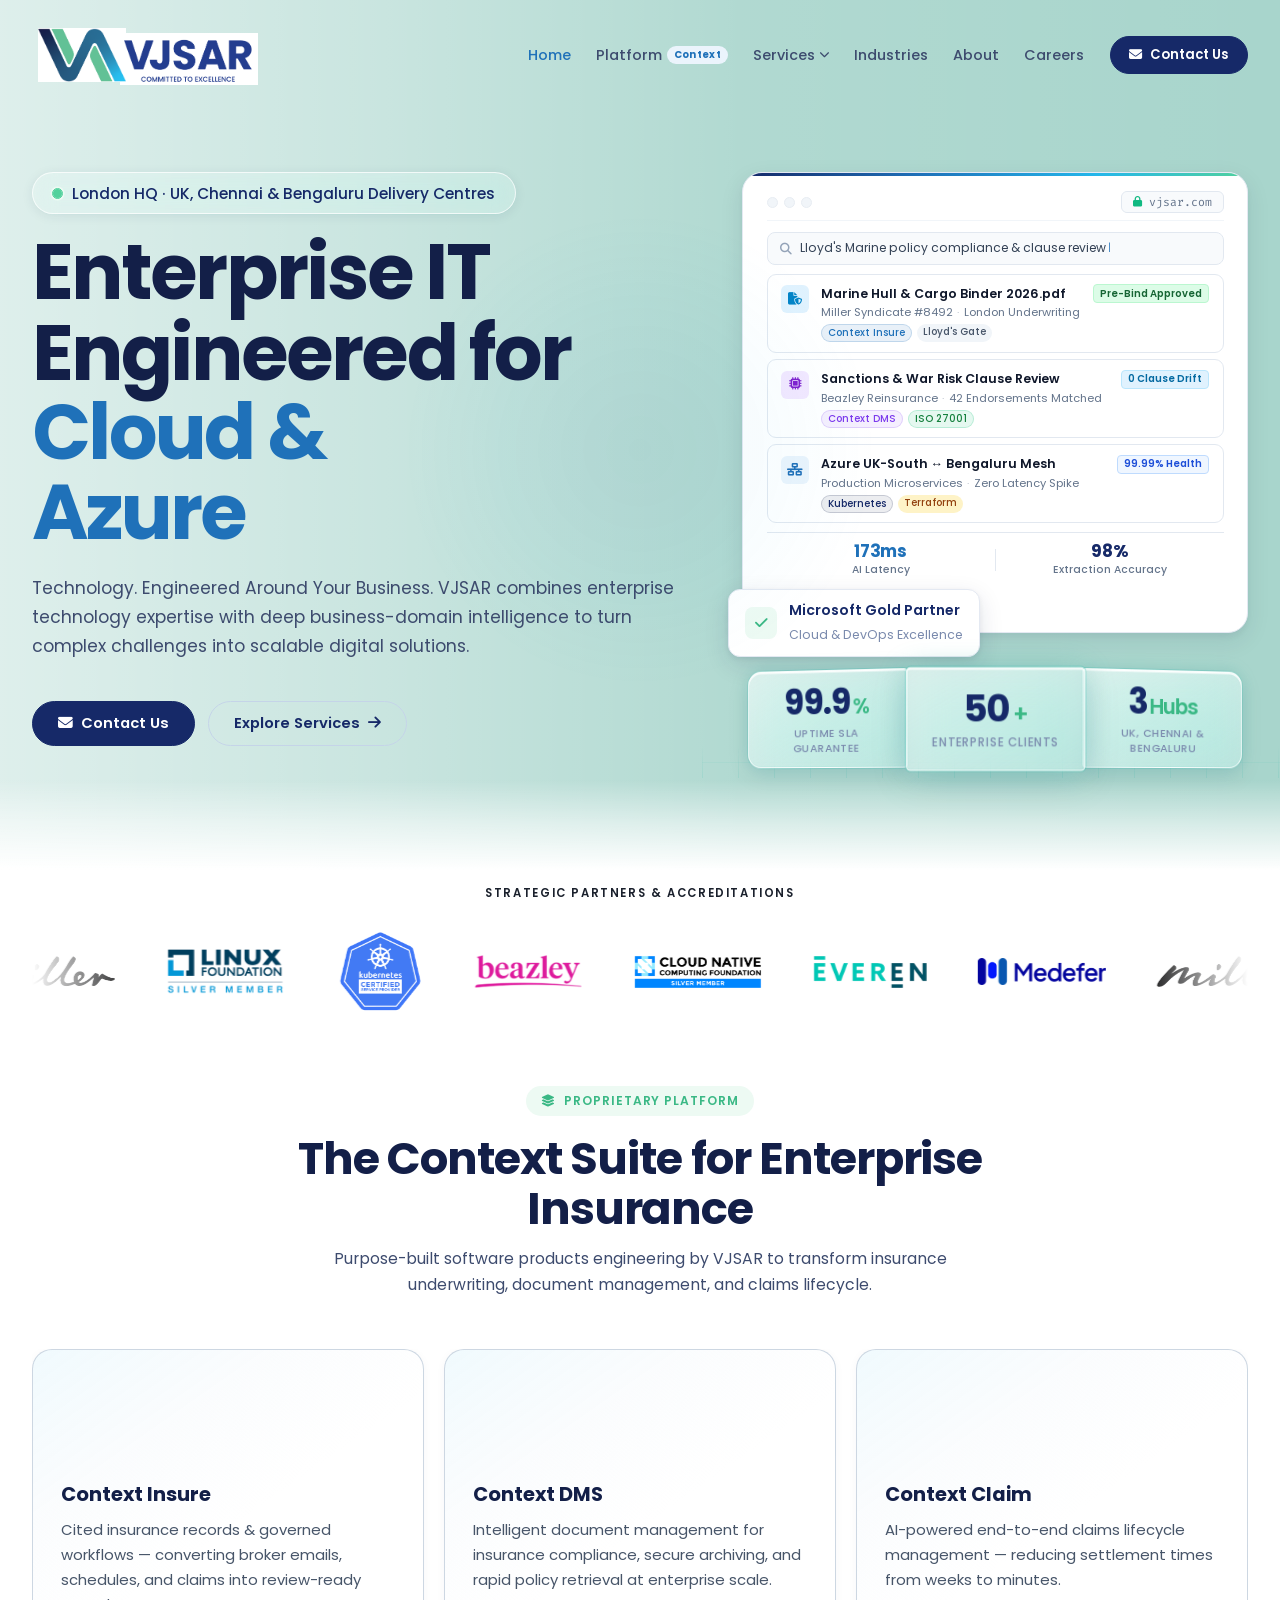
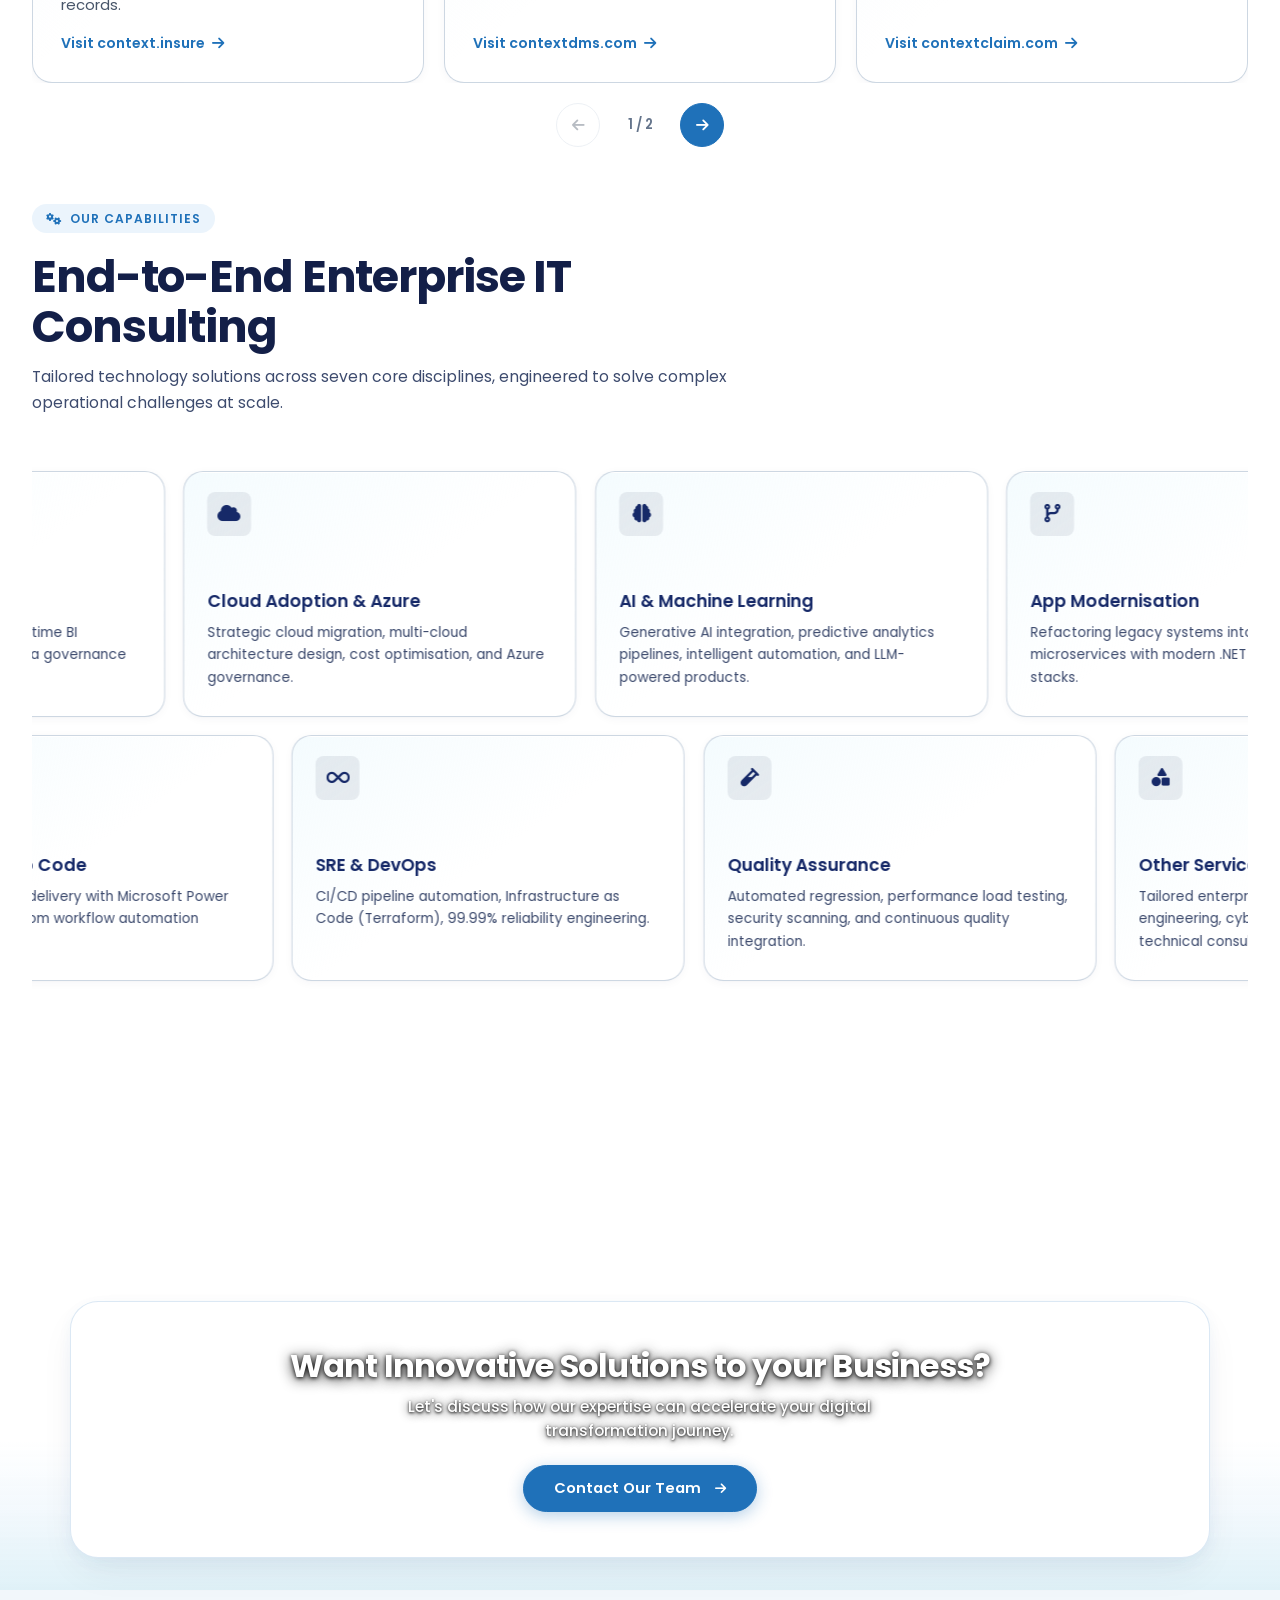
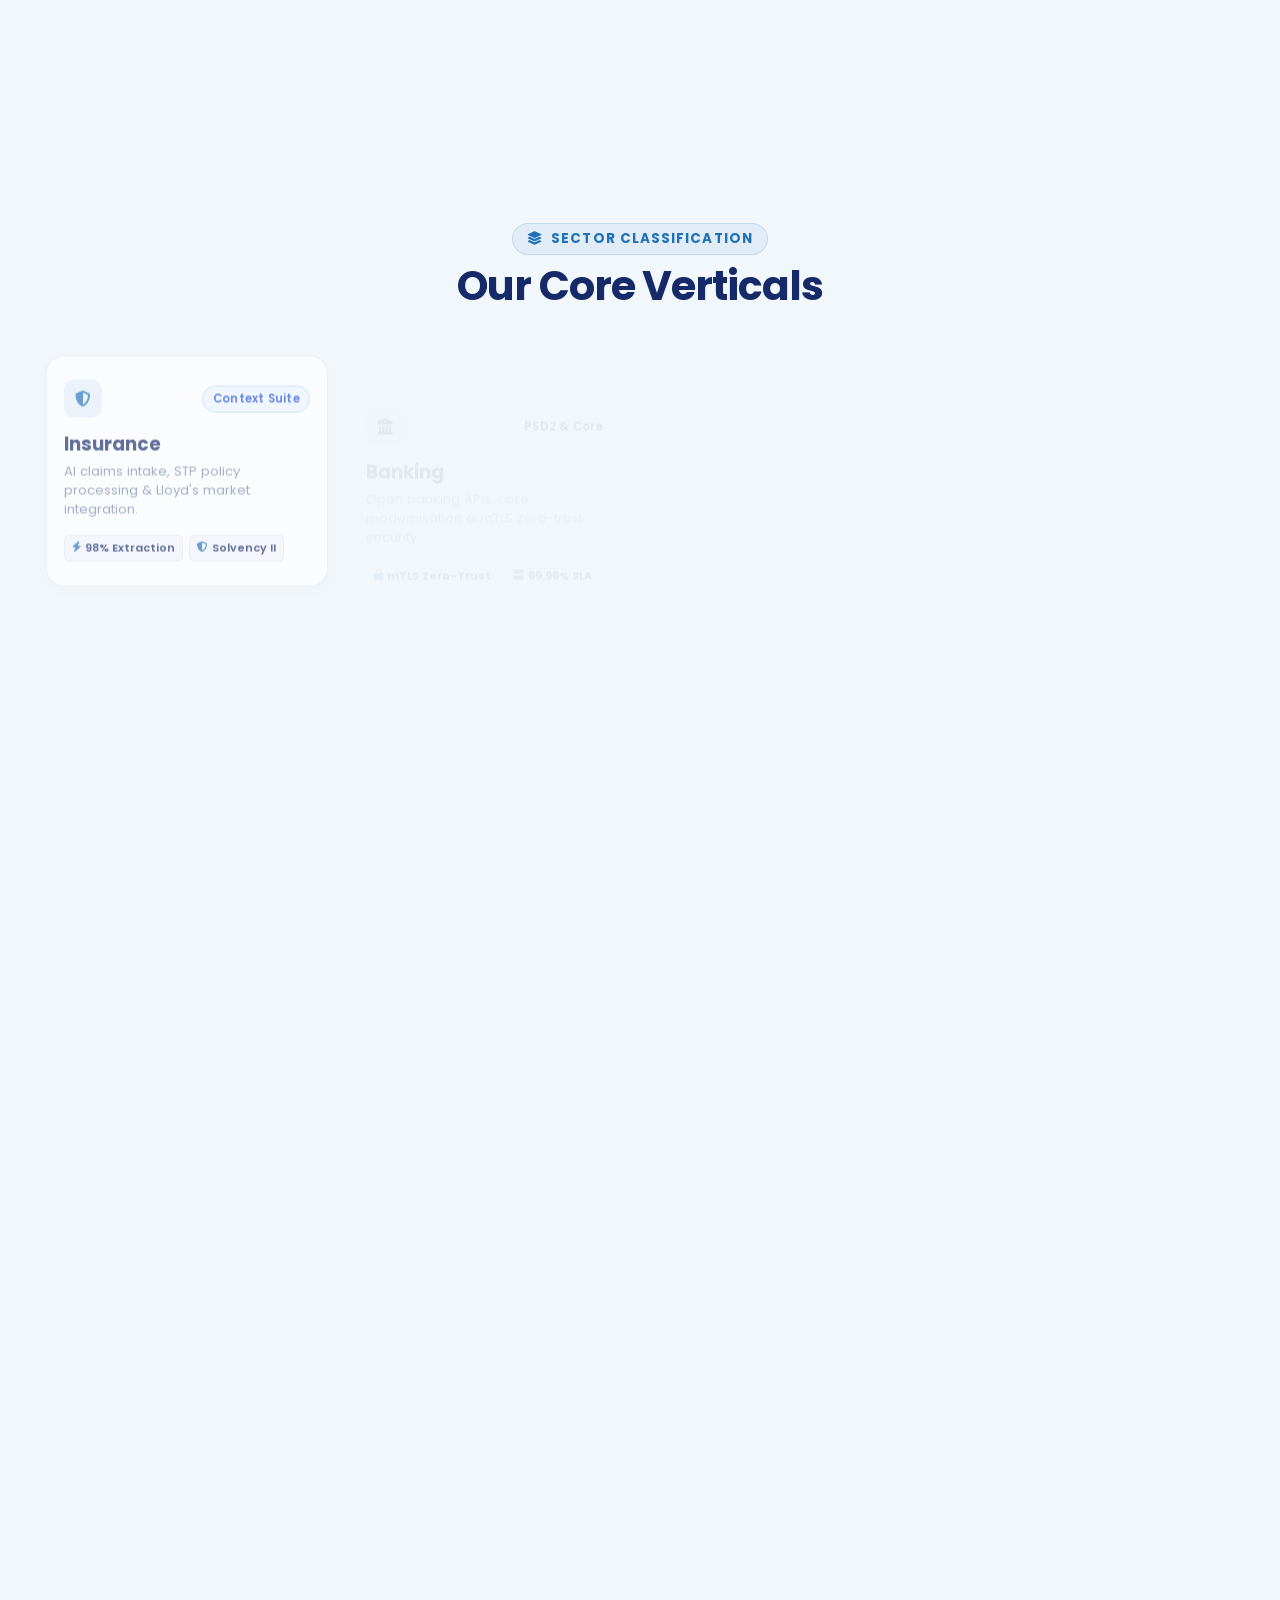
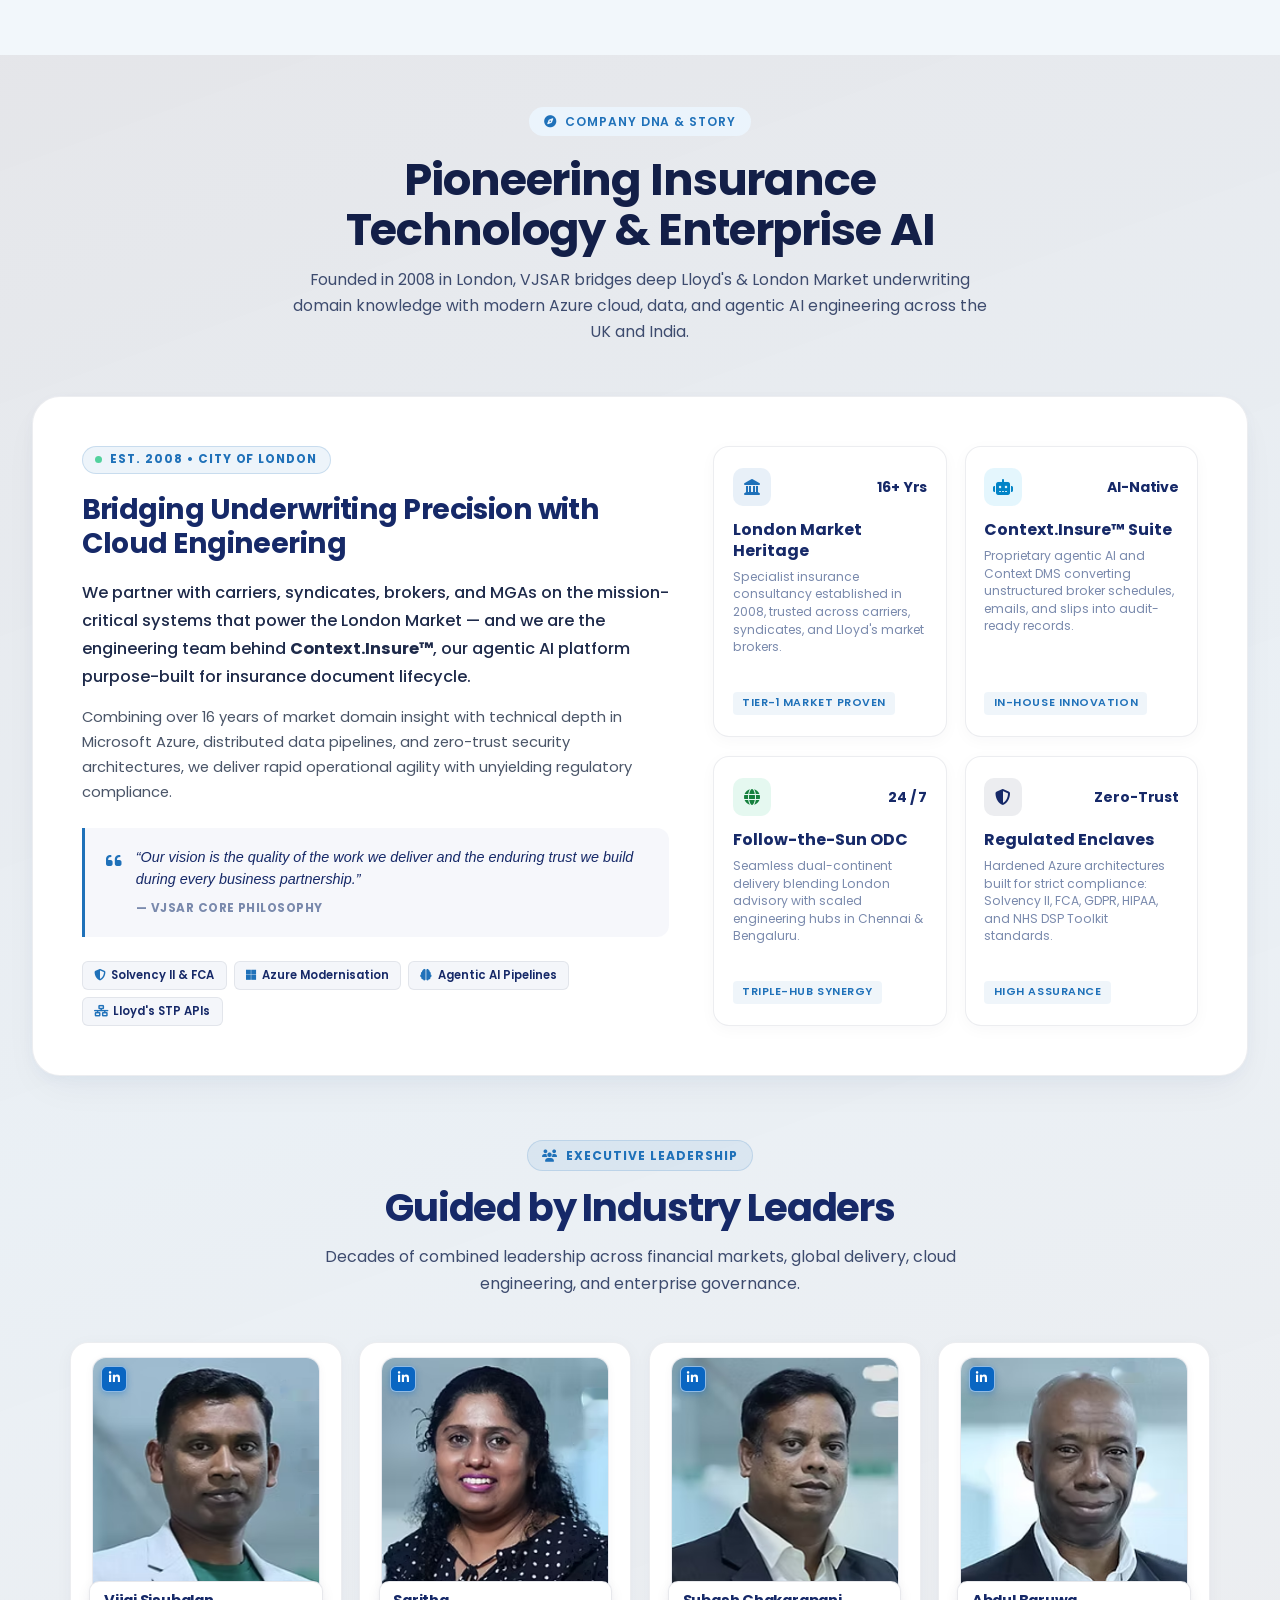
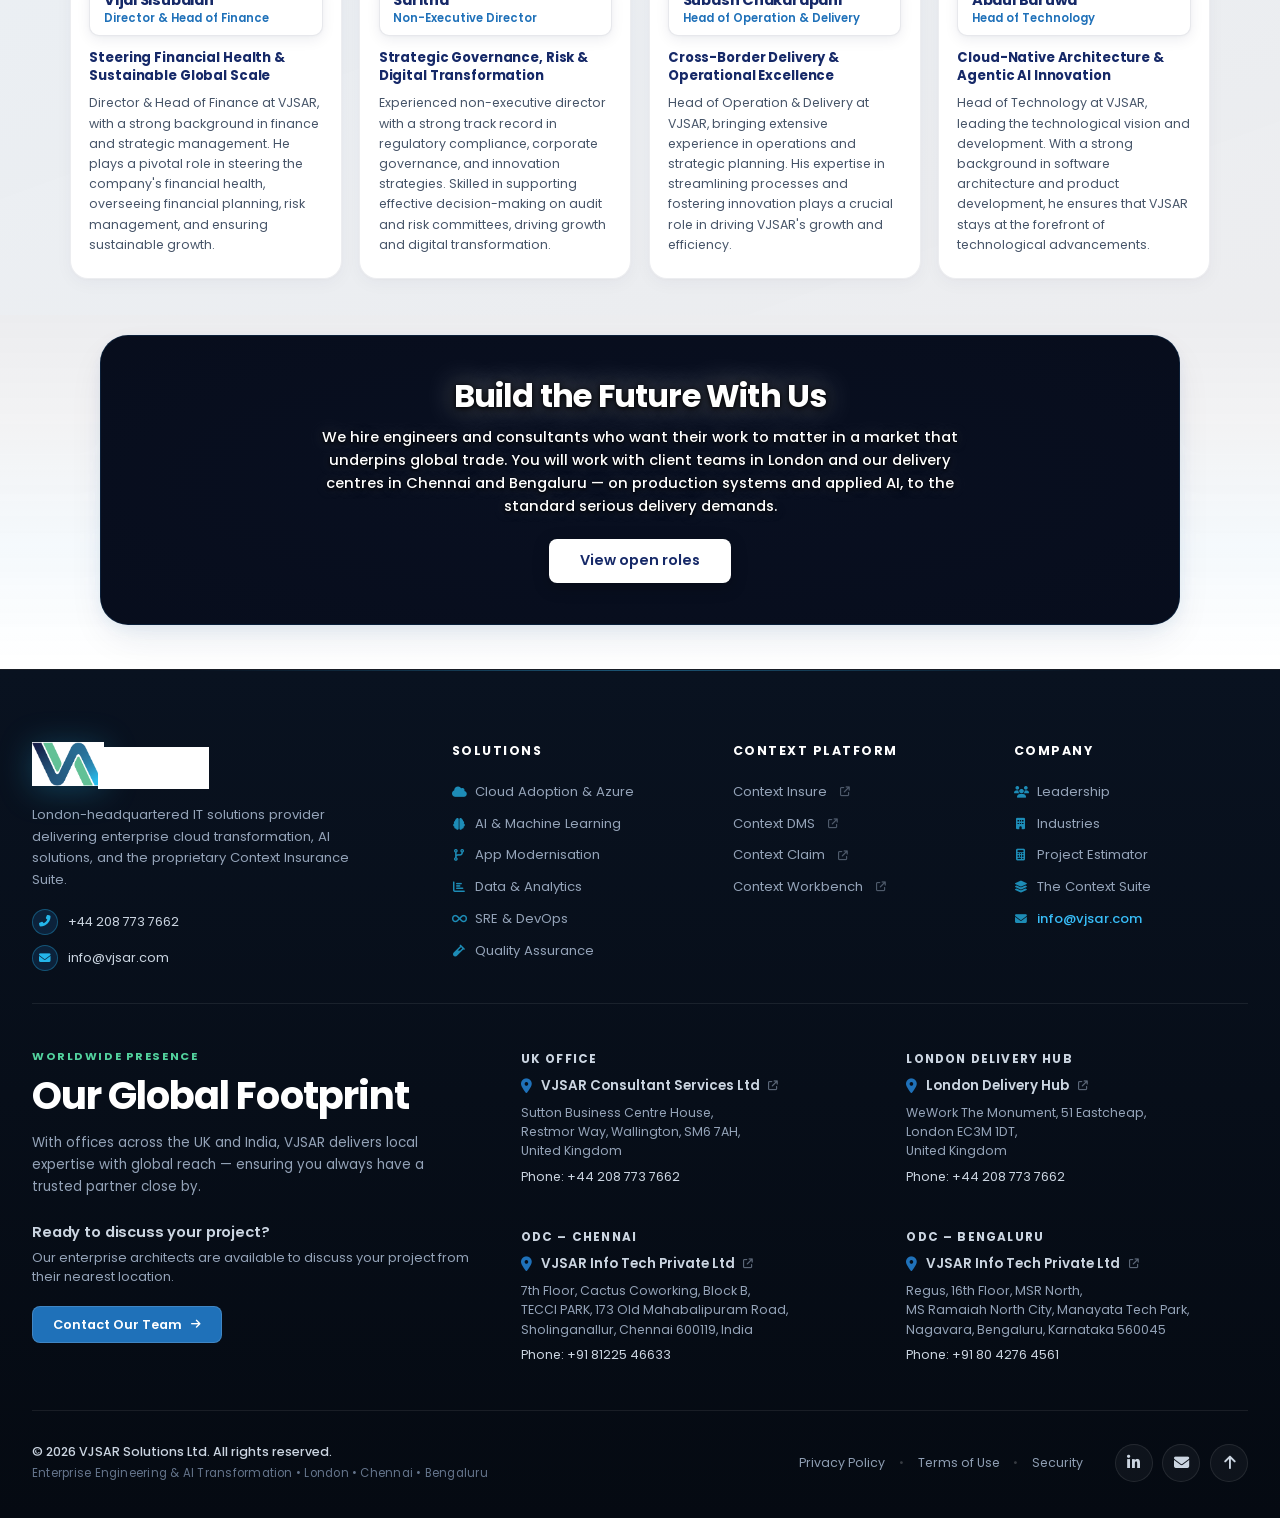
==== commit 9b67ec5b: "Remove flowchart curvy lines, tighten vertical spacing, and add smooth staircase scroll reveal for C" ====
--- a/index.html
+++ b/index.html
@@ -19,7 +19,7 @@
     href="https://fonts.googleapis.com/css2?family=Fira+Code:wght@400;500&family=Poppins:wght@400;500;600;700&display=swap"
     rel="stylesheet">
   <link rel="stylesheet" href="https://cdnjs.cloudflare.com/ajax/libs/font-awesome/6.5.0/css/all.min.css">
-  <link rel="stylesheet" href="styles.css?v=171">
+  <link rel="stylesheet" href="styles.css?v=173">
 
 </head>
 
@@ -379,7 +379,9 @@
 
             <!-- Card 1 -->
             <div class="pf-card" data-index="0">
-              <video class="pf-card-video" src="Flowww.mp4" muted loop playsinline></video>
+              <video class="pf-card-video" autoplay muted loop playsinline preload="auto" src="Flowww.mp4">
+                <source src="Flowww.mp4" type="video/mp4">
+              </video>
               <div class="pf-card-overlay"></div>
               <div class="pf-card-content">
                 <div class="pf-card-info">
@@ -398,7 +400,9 @@
 
             <!-- Card 2 -->
             <div class="pf-card" data-index="1">
-              <video class="pf-card-video" src="Flowww.mp4" muted loop playsinline></video>
+              <video class="pf-card-video" autoplay muted loop playsinline preload="auto" src="Flowww.mp4">
+                <source src="Flowww.mp4" type="video/mp4">
+              </video>
               <div class="pf-card-overlay"></div>
               <div class="pf-card-content">
                 <div class="pf-card-info">
@@ -417,7 +421,9 @@
 
             <!-- Card 3 -->
             <div class="pf-card" data-index="2">
-              <video class="pf-card-video" src="Flowww.mp4" muted loop playsinline></video>
+              <video class="pf-card-video" autoplay muted loop playsinline preload="auto" src="Flowww.mp4">
+                <source src="Flowww.mp4" type="video/mp4">
+              </video>
               <div class="pf-card-overlay"></div>
               <div class="pf-card-content">
                 <div class="pf-card-info">
@@ -436,7 +442,9 @@
 
             <!-- Card 4 -->
             <div class="pf-card" data-index="3">
-              <video class="pf-card-video" src="Flowww.mp4" muted loop playsinline></video>
+              <video class="pf-card-video" autoplay muted loop playsinline preload="auto" src="Flowww.mp4">
+                <source src="Flowww.mp4" type="video/mp4">
+              </video>
               <div class="pf-card-overlay"></div>
               <div class="pf-card-content">
                 <div class="pf-card-info">
@@ -674,24 +682,6 @@
             <div class="flowchart-header" id="flowchartHeader">
               <span class="flowchart-eyebrow"><i class="fas fa-layer-group"></i> Sector Classification</span>
               <h2 class="flowchart-title">Our Core Verticals</h2>
-            </div>
-
-            <!-- Pencil-Drawn Smooth Bezier Curves (Branching out from center) -->
-            <div class="flowchart-svg-wrap">
-              <svg class="flowchart-svg" id="flowchartPencilSvg" viewBox="0 0 1200 90" preserveAspectRatio="none" fill="none">
-                <defs>
-                  <linearGradient id="pencilGrad" x1="0%" y1="0%" x2="100%" y2="0%">
-                    <stop offset="0%" stop-color="#1F71B9" />
-                    <stop offset="50%" stop-color="#24B6EA" />
-                    <stop offset="100%" stop-color="#52D19D" />
-                  </linearGradient>
-                </defs>
-                <!-- 4 Continuous Organic Bezier Curves branching smoothly like a hand-drawn pencil line -->
-                <path class="flow-pencil-path" id="pencilBranch1" d="M 600,0 C 600,45 142.5,35 142.5,86" stroke="url(#pencilGrad)" stroke-width="2.5" stroke-linecap="round" />
-                <path class="flow-pencil-path" id="pencilBranch2" d="M 600,0 C 600,45 447.5,40 447.5,86" stroke="url(#pencilGrad)" stroke-width="2.5" stroke-linecap="round" />
-                <path class="flow-pencil-path" id="pencilBranch3" d="M 600,0 C 600,45 752.5,40 752.5,86" stroke="url(#pencilGrad)" stroke-width="2.5" stroke-linecap="round" />
-                <path class="flow-pencil-path" id="pencilBranch4" d="M 600,0 C 600,45 1057.5,35 1057.5,86" stroke="url(#pencilGrad)" stroke-width="2.5" stroke-linecap="round" />
-              </svg>
             </div>
 
             <!-- 4 Classification Grids (No Explore Cockpit button, no hover pop-up) -->
@@ -1495,7 +1485,7 @@
     </div>
   </footer>
 
-  <script src="app.js?v=171"></script>
+  <script src="app.js?v=173"></script>
   <script>
     /* ── Service cards video play/pause on hover ── */
     (function () {
--- a/styles.css
+++ b/styles.css
@@ -1682,12 +1682,13 @@
   object-fit: cover;
   opacity: 0;
   transition: opacity 0.42s ease;
-  z-index: 0;
+  z-index: 1;
   pointer-events: none;
 }
 
-.pf-card:hover .pf-card-video {
-  opacity: 1;
+.pf-card:hover .pf-card-video,
+.pf-card.is-hovered .pf-card-video {
+  opacity: 1 !important;
 }
 
 /* White dulling overlay — protects text readability on the left throughout hover & hover-away */
@@ -1701,19 +1702,20 @@
       transparent 100%);
   opacity: 0;
   transition: opacity 0.48s cubic-bezier(0.25, 0.46, 0.45, 0.94);
-  z-index: 1;
+  z-index: 2;
   pointer-events: none;
   border-radius: 20px;
 }
 
-.pf-card:hover .pf-card-overlay {
-  opacity: 1;
+.pf-card:hover .pf-card-overlay,
+.pf-card.is-hovered .pf-card-overlay {
+  opacity: 1 !important;
 }
 
 /* Content: width locked to base card size via JS — text NEVER reflows */
 .pf-card-content {
   position: relative;
-  z-index: 2;
+  z-index: 3;
   display: flex;
   flex-direction: column;
   padding: 2rem 1.75rem 1.75rem;
@@ -2518,7 +2520,7 @@
 /* ── Flowchart Initial Header: Only "Our Core Verticals" ── */
 .flowchart-header {
   text-align: center;
-  margin-bottom: 0.65rem;
+  margin-bottom: 1.85rem;
   transition: opacity 0.45s ease, transform 0.45s ease;
 }
 
@@ -2547,31 +2549,6 @@
   line-height: 1.15;
 }
 
-/* ── Pencil-Drawn Smooth Bezier Curves (Branching out from center) ── */
-.flowchart-svg-wrap {
-  width: 100%;
-  max-width: 1240px;
-  height: 80px;
-  position: relative;
-  display: flex;
-  justify-content: center;
-  margin: 0.35rem auto 0.75rem;
-  pointer-events: none;
-}
-
-.flowchart-svg {
-  width: 100%;
-  height: 100%;
-  overflow: visible;
-}
-
-.flow-pencil-path {
-  fill: none;
-  stroke-linecap: round;
-  transition: stroke-dashoffset 0.08s linear;
-  filter: drop-shadow(0 2px 6px rgba(36, 182, 234, 0.35));
-}
-
 /* ── 4 Classification Cards Row (Spacious, Balanced Vertical Footprint) ── */
 .flowchart-cards-row {
   display: grid;
@@ -2596,6 +2573,7 @@
   cursor: pointer;
   user-select: none;
   transition: box-shadow 0.3s ease, border-color 0.3s ease;
+  will-change: opacity, transform;
 }
 
 .flow-card:hover {
@@ -3450,11 +3428,12 @@
     padding-top: 2rem !important;
     padding-bottom: 2.5rem !important;
   }
-  .flowchart-svg-wrap {
-    display: none !important;
-  }
   .flowchart-cards-row {
     grid-template-columns: repeat(2, 1fr) !important;
+    opacity: 1 !important;
+    transform: none !important;
+  }
+  .flow-card {
     opacity: 1 !important;
     transform: none !important;
   }
